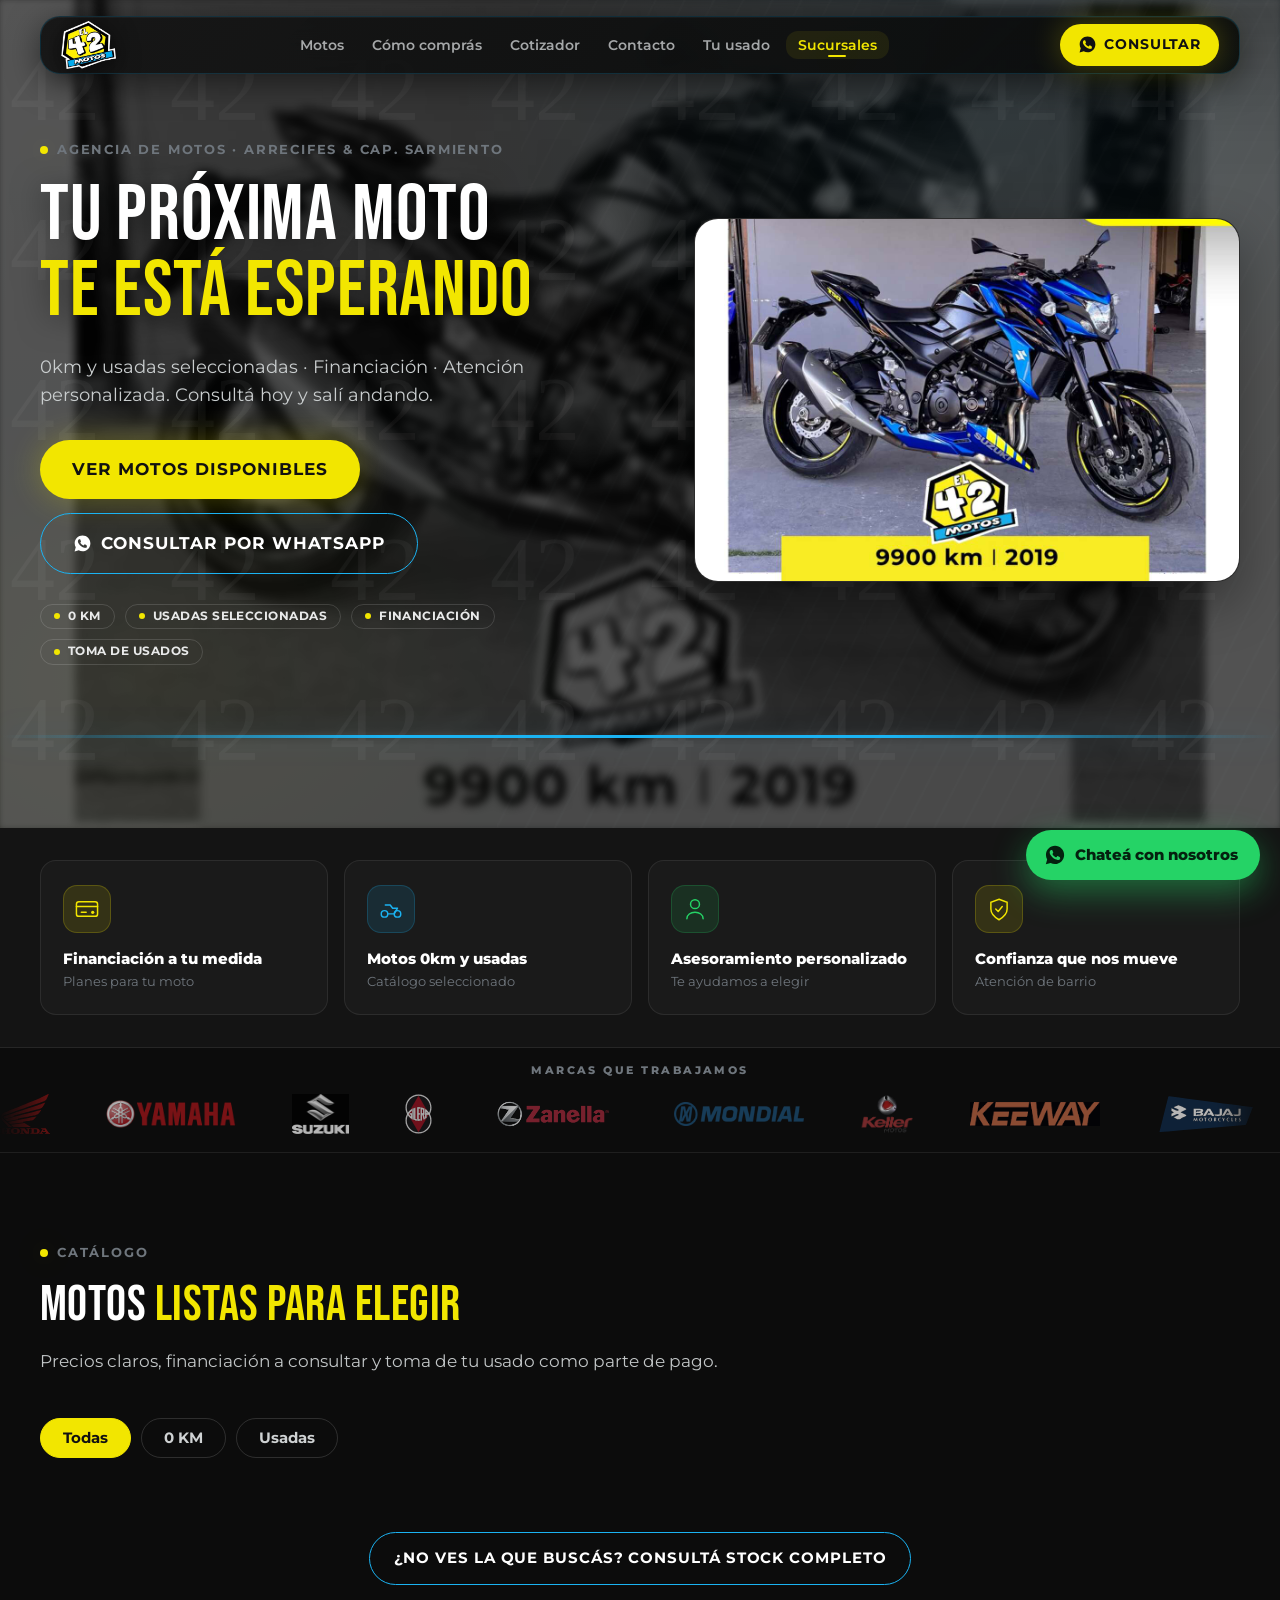
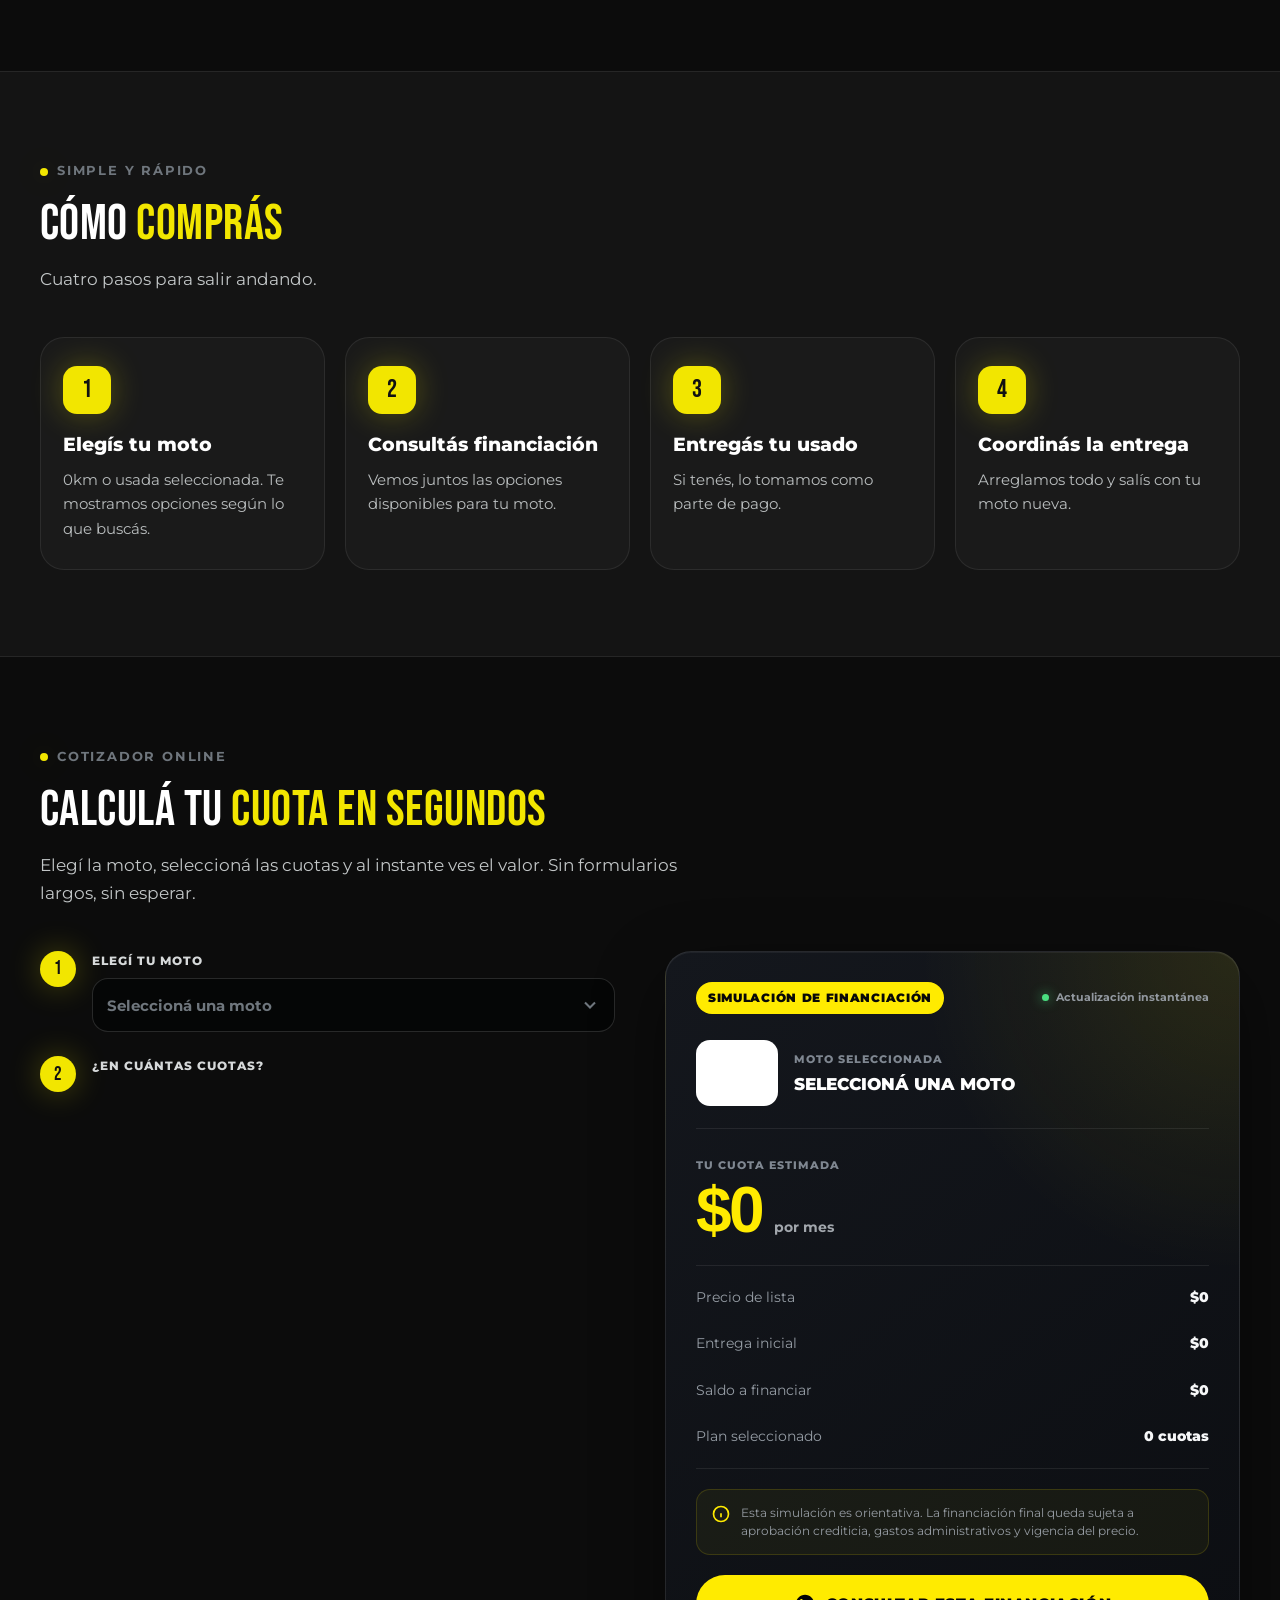
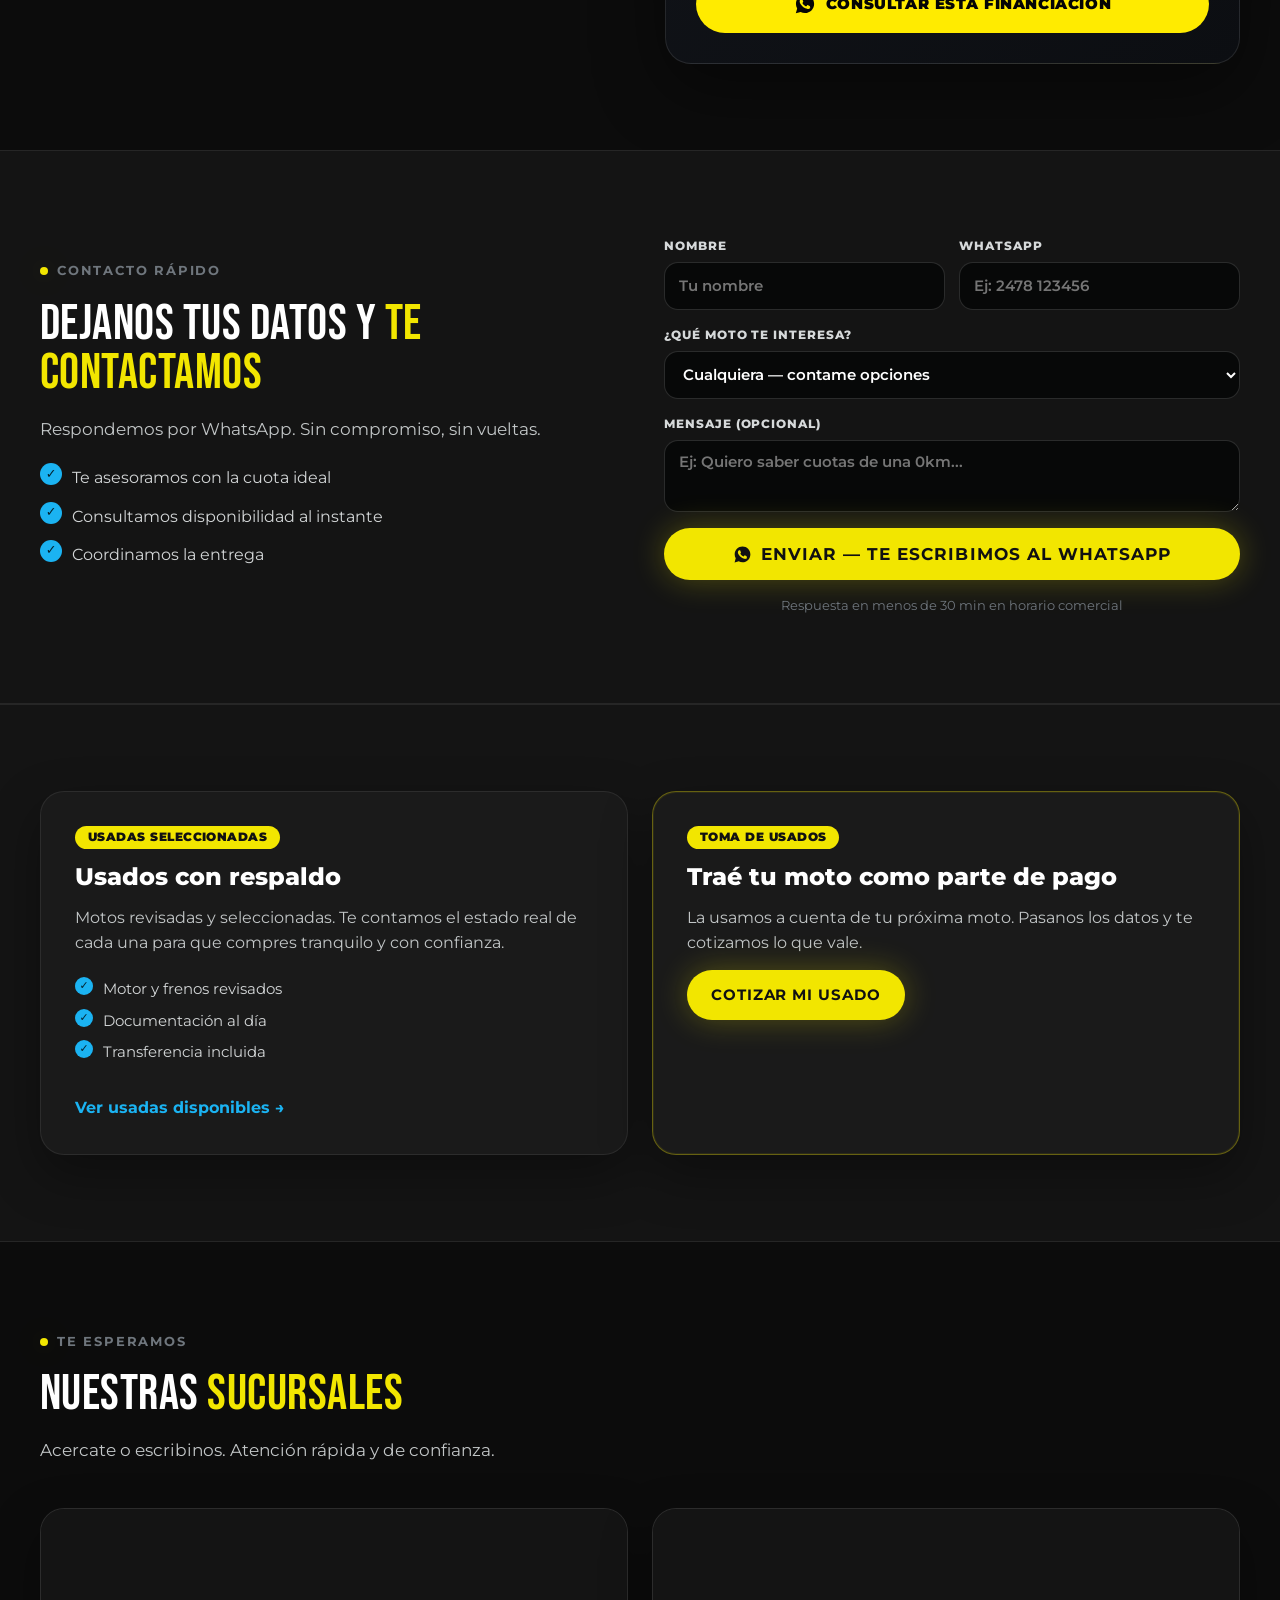
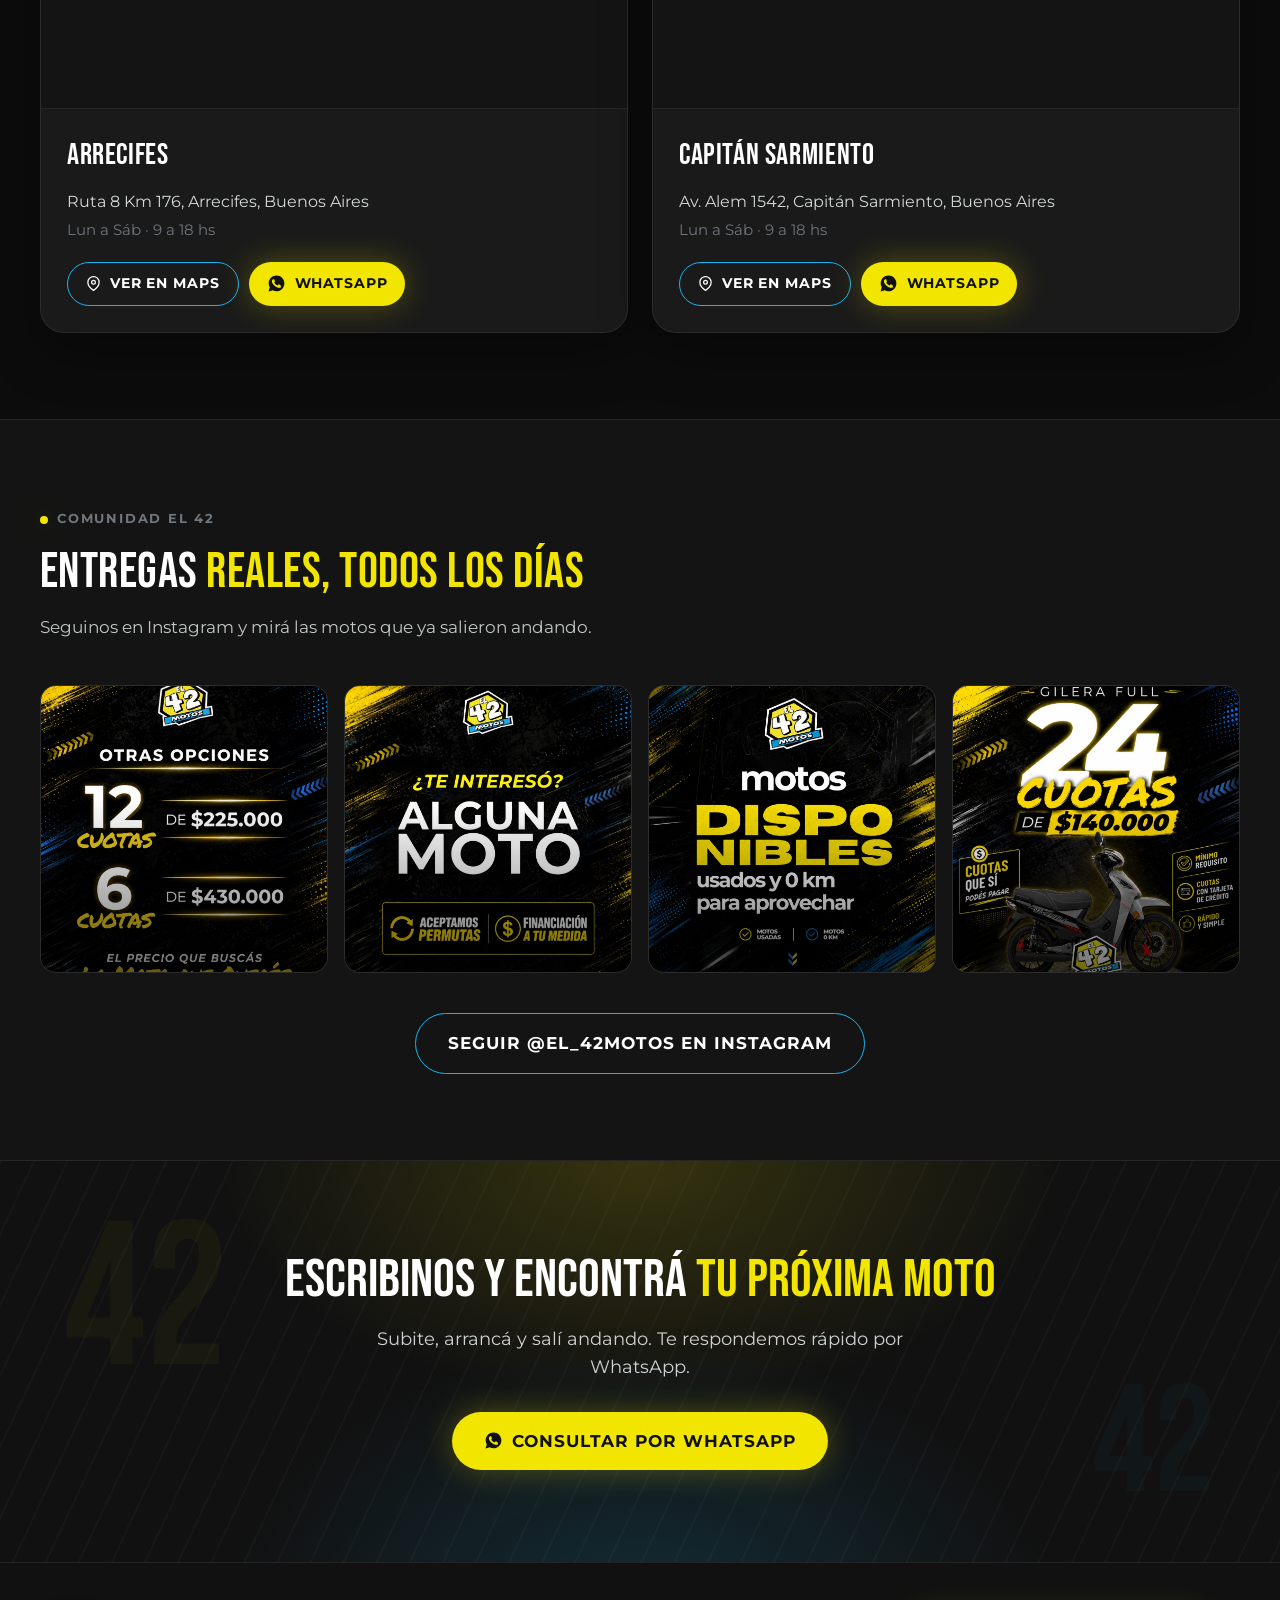
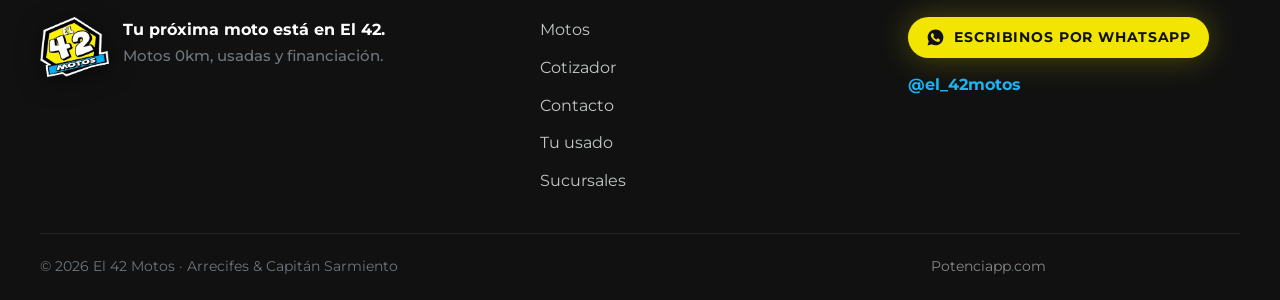
==== index.html @ b8a91988 "feat: WhatsApp interactivo flotante con chat, nombre personalizado y teaser proactivo" ====
<!doctype html>
<html lang="es-AR">
  <head>
    <meta charset="UTF-8" />
    <meta name="viewport" content="width=device-width, initial-scale=1.0" />
    <title>
      El 42 Motos — Tu próxima moto está en El 42 | 0km, usadas y financiación
    </title>
    <meta
      name="description"
      content="Agencia de motos en Arrecifes y Capitán Sarmiento. Motos 0km, usadas seleccionadas, financiación y toma de usados. Consultá hoy por WhatsApp y salí más cerca de tu moto."
    />
    <meta name="theme-color" content="#111111" />
    <!-- Proyecto independiente — dominio el42motos.com.ar -->
    <link rel="canonical" href="https://el42motos.com.ar/" />

    <!-- Open Graph / redes -->
    <meta property="og:type" content="website" />
    <meta property="og:site_name" content="El 42 Motos" />
    <meta
      property="og:title"
      content="El 42 Motos — Tu próxima moto está en El 42"
    />
    <meta
      property="og:description"
      content="Motos 0km, usadas seleccionadas, financiación y toma de usados. Consultá hoy por WhatsApp."
    />
    <meta property="og:locale" content="es_AR" />
    <meta property="og:url" content="https://el42motos.com.ar/" />
    <meta
      property="og:image"
      content="https://el42motos.com.ar/img/og-image.jpg"
    />
    <meta property="og:image:width" content="1200" />
    <meta property="og:image:height" content="630" />
    <meta
      property="og:image:alt"
      content="El 42 Motos — motos 0km, usadas y financiación"
    />
    <meta name="twitter:card" content="summary_large_image" />
    <meta
      name="twitter:title"
      content="El 42 Motos — Tu próxima moto está en El 42"
    />
    <meta
      name="twitter:description"
      content="Motos 0km, usadas seleccionadas, financiación y toma de usados."
    />
    <meta
      name="twitter:image"
      content="https://el42motos.com.ar/img/og-image.jpg"
    />

    <!-- Fuentes de marca -->
    <link rel="preconnect" href="https://fonts.googleapis.com" />
    <link rel="preconnect" href="https://fonts.gstatic.com" crossorigin />
    <link
      href="https://fonts.googleapis.com/css2?family=Bebas+Neue&family=Montserrat:wght@400;500;600;700;800&display=swap"
      rel="stylesheet"
    />

    <link rel="icon" type="image/png" href="img/favicon-180.png" />
    <link rel="apple-touch-icon" href="img/favicon-180.png" />

    <link rel="stylesheet" href="css/styles.css" />

    <!-- ============================================================
       DATOS ESTRUCTURADOS (SEO local)
       Validar con Google Rich Results Test.
  ============================================================ -->
    <script type="application/ld+json">
      {
        "@context": "https://schema.org",
        "@graph": [
          {
            "@type": "Organization",
            "@id": "#org",
            "name": "El 42 Motos",
            "url": "https://el42motos.com.ar/",
            "logo": "https://el42motos.com.ar/img/og-image.jpg",
            "sameAs": ["https://www.instagram.com/el_42motos/"]
          },
          {
            "@type": "MotorcycleDealer",
            "@id": "#arrecifes",
            "name": "El 42 Motos — Arrecifes",
            "parentOrganization": { "@id": "#org" },
            "image": "https://el42motos.com.ar/img/og-image.jpg",
            "telephone": "+542478461332",
            "priceRange": "$$",
            "address": {
              "@type": "PostalAddress",
              "streetAddress": "Ruta 8 Km 176",
              "addressLocality": "Arrecifes",
              "addressRegion": "Buenos Aires",
              "postalCode": "2740",
              "addressCountry": "AR"
            },
            "geo": {
              "@type": "GeoCoordinates",
              "latitude": -34.0633,
              "longitude": -60.1036
            },
            "openingHoursSpecification": [
              {
                "@type": "OpeningHoursSpecification",
                "dayOfWeek": [
                  "Monday",
                  "Tuesday",
                  "Wednesday",
                  "Thursday",
                  "Friday",
                  "Saturday"
                ],
                "opens": "09:00",
                "closes": "18:00"
              }
            ]
          },
          {
            "@type": "MotorcycleDealer",
            "@id": "#capitansarmiento",
            "name": "El 42 Motos — Capitán Sarmiento",
            "parentOrganization": { "@id": "#org" },
            "image": "https://el42motos.com.ar/img/og-image.jpg",
            "telephone": "+542478403332",
            "priceRange": "$$",
            "address": {
              "@type": "PostalAddress",
              "streetAddress": "Av. Alem 1542",
              "addressLocality": "Capitán Sarmiento",
              "addressRegion": "Buenos Aires",
              "postalCode": "2752",
              "addressCountry": "AR"
            },
            "geo": {
              "@type": "GeoCoordinates",
              "latitude": -34.1722,
              "longitude": -59.7903
            },
            "openingHoursSpecification": [
              {
                "@type": "OpeningHoursSpecification",
                "dayOfWeek": [
                  "Monday",
                  "Tuesday",
                  "Wednesday",
                  "Thursday",
                  "Friday",
                  "Saturday"
                ],
                "opens": "09:00",
                "closes": "18:00"
              }
            ]
          }
        ]
      }
    </script>
  </head>
  <body>
    <noscript>
      <div
        style="
          background: #f2e600;
          color: #111111;
          text-align: center;
          padding: 12px 16px;
          font-family: sans-serif;
          font-weight: 700;
        "
      >
        Para ver el catálogo completo activá JavaScript, o escribinos directo
        por
        <a
          href="https://www.instagram.com/el_42motos/"
          style="color: #111111; text-decoration: underline"
          >Instagram @el_42motos</a
        >.
      </div>
    </noscript>

    <!-- ============ HEADER ============ -->
    <header class="site-header" id="header">
      <nav class="nav-container" aria-label="Navegación principal">
        <div class="nav-bar">
          <a href="#inicio" class="brand" aria-label="El 42 Motos — Inicio">
            <img
              src="img/logo.png"
              alt="El 42 Motos"
              class="brand__logo"
              width="804"
              height="697"
            />
          </a>

          <ul class="nav-links" id="navLinks">
            <li><a href="#motos" class="nav-link" data-section="motos">Motos</a></li>
            <li><a href="#como-compras" class="nav-link" data-section="como-compras">Cómo comprás</a></li>
            <li><a href="#cotizador" class="nav-link" data-section="cotizador">Cotizador</a></li>
            <li><a href="#contacto" class="nav-link" data-section="contacto">Contacto</a></li>
            <li><a href="#usados" class="nav-link" data-section="usados">Tu usado</a></li>
            <li><a href="#ubicaciones" class="nav-link" data-section="ubicaciones">Sucursales</a></li>
          </ul>

          <div class="nav-actions">
            <a
              href="#"
              class="btn btn--primary btn--sm nav-wa js-wa"
              data-wa-msg="¡Hola El 42! Quiero consultar por una moto. ¿Me asesoran?"
            >
              <svg class="ico-wa" viewBox="0 0 24 24" aria-hidden="true">
                <path
                  d="M12.04 2C6.58 2 2.13 6.45 2.13 11.91c0 1.75.46 3.45 1.32 4.95L2 22l5.25-1.38c1.45.79 3.08 1.21 4.79 1.21 5.46 0 9.91-4.45 9.91-9.91C21.95 6.45 17.5 2 12.04 2zm5.8 14.06c-.24.68-1.2 1.26-1.97 1.42-.52.11-1.2.2-3.5-.75-2.94-1.22-4.83-4.2-4.98-4.39-.14-.2-1.19-1.58-1.19-3.01 0-1.43.75-2.13 1.02-2.42.24-.27.64-.39.99-.39.12 0 .23 0 .33.01.29.01.43.03.62.48.24.56.81 1.96.88 2.1.07.14.12.31.02.51-.09.2-.14.31-.27.48-.14.16-.29.36-.41.49-.14.14-.28.29-.12.57.16.27.71 1.17 1.53 1.9 1.05.94 1.94 1.23 2.21 1.37.27.14.43.12.59-.07.16-.2.68-.79.86-1.06.18-.27.36-.23.61-.14.25.09 1.61.76 1.88.9.27.14.46.2.52.31.07.11.07.62-.17 1.29z"
                  fill="currentColor"
                />
              </svg>
              <span class="nav-wa__text">Consultar</span>
            </a>

            <button
              class="nav-hamburger"
              id="navToggle"
              aria-label="Abrir menú"
              aria-expanded="false"
              aria-controls="navMobile"
            >
              <span></span><span></span><span></span>
            </button>
          </div>
        </div>

        <div class="nav-mobile" id="navMobile">
          <div class="nav-mobile__inner">
            <a href="#motos" class="nav-mobile__link" data-section="motos">
              <span>Motos</span>
              <svg width="16" height="16" viewBox="0 0 24 24" fill="none" stroke="currentColor" stroke-width="2.5" stroke-linecap="round" stroke-linejoin="round"><path d="M9 18l6-6-6-6"/></svg>
            </a>
            <a href="#como-compras" class="nav-mobile__link" data-section="como-compras">
              <span>Cómo comprás</span>
              <svg width="16" height="16" viewBox="0 0 24 24" fill="none" stroke="currentColor" stroke-width="2.5" stroke-linecap="round" stroke-linejoin="round"><path d="M9 18l6-6-6-6"/></svg>
            </a>
            <a href="#cotizador" class="nav-mobile__link" data-section="cotizador">
              <span>Cotizador</span>
              <svg width="16" height="16" viewBox="0 0 24 24" fill="none" stroke="currentColor" stroke-width="2.5" stroke-linecap="round" stroke-linejoin="round"><path d="M9 18l6-6-6-6"/></svg>
            </a>
            <a href="#contacto" class="nav-mobile__link" data-section="contacto">
              <span>Contacto</span>
              <svg width="16" height="16" viewBox="0 0 24 24" fill="none" stroke="currentColor" stroke-width="2.5" stroke-linecap="round" stroke-linejoin="round"><path d="M9 18l6-6-6-6"/></svg>
            </a>
            <a href="#usados" class="nav-mobile__link" data-section="usados">
              <span>Tu usado</span>
              <svg width="16" height="16" viewBox="0 0 24 24" fill="none" stroke="currentColor" stroke-width="2.5" stroke-linecap="round" stroke-linejoin="round"><path d="M9 18l6-6-6-6"/></svg>
            </a>
            <a href="#ubicaciones" class="nav-mobile__link" data-section="ubicaciones">
              <span>Sucursales</span>
              <svg width="16" height="16" viewBox="0 0 24 24" fill="none" stroke="currentColor" stroke-width="2.5" stroke-linecap="round" stroke-linejoin="round"><path d="M9 18l6-6-6-6"/></svg>
            </a>
            <div class="nav-mobile__cta">
              <a
                href="#"
                class="btn btn--primary nav-mobile__wa js-wa"
                data-wa-msg="¡Hola El 42! Quiero consultar por una moto. ¿Me asesoran?"
              >
                <svg class="ico-wa" viewBox="0 0 24 24" aria-hidden="true">
                  <path
                    d="M12.04 2C6.58 2 2.13 6.45 2.13 11.91c0 1.75.46 3.45 1.32 4.95L2 22l5.25-1.38c1.45.79 3.08 1.21 4.79 1.21 5.46 0 9.91-4.45 9.91-9.91C21.95 6.45 17.5 2 12.04 2zm5.8 14.06c-.24.68-1.2 1.26-1.97 1.42-.52.11-1.2.2-3.5-.75-2.94-1.22-4.83-4.2-4.98-4.39-.14-.2-1.19-1.58-1.19-3.01 0-1.43.75-2.13 1.02-2.42.24-.27.64-.39.99-.39.12 0 .23 0 .33.01.29.01.43.03.62.48.24.56.81 1.96.88 2.1.07.14.12.31.02.51-.09.2-.14.31-.27.48-.14.16-.29.36-.41.49-.14.14-.28.29-.12.57.16.27.71 1.17 1.53 1.9 1.05.94 1.94 1.23 2.21 1.37.27.14.43.12.59-.07.16-.2.68-.79.86-1.06.18-.27.36-.23.61-.14.25.09 1.61.76 1.88.9.27.14.46.2.52.31.07.11.07.62-.17 1.29z"
                    fill="currentColor"
                  />
                </svg>
                Consultar por WhatsApp
              </a>
            </div>
          </div>
        </div>
      </nav>
    </header>

    <main id="inicio">
      <!-- ============ HERO ============ -->
      <section class="hero" id="hero">
        <div class="hero__bg" aria-hidden="true">
          <video
            class="hero__video"
            autoplay
            muted
            loop
            playsinline
            preload="none"
            poster="img/hero.jpg"
          >
            <source
              src="https://cdn.pixabay.com/video/2023/09/18/180451-865930449_large.mp4"
              type="video/mp4"
            />
          </video>
        </div>
        <div class="container hero__inner">
          <div class="hero__copy">
            <p class="eyebrow">
              <span class="dot"></span> Agencia de motos · Arrecifes & Cap.
              Sarmiento
            </p>
            <h1 class="hero__title">
              Tu próxima moto<br /><span class="hl">te está esperando</span>
            </h1>
            <p class="hero__sub">
              0km y usadas seleccionadas · Financiación · Atención
              personalizada. Consultá hoy y salí andando.
            </p>

            <div class="hero__cta">
              <a href="#motos" class="btn btn--primary btn--lg"
                >Ver motos disponibles</a
              >
              <a
                href="#"
                class="btn btn--ghost btn--lg js-wa"
                data-wa-msg="¡Hola El 42! Quiero que me asesoren para comprar una moto."
              >
                <svg class="ico-wa" viewBox="0 0 24 24" aria-hidden="true">
                  <path
                    d="M12.04 2C6.58 2 2.13 6.45 2.13 11.91c0 1.75.46 3.45 1.32 4.95L2 22l5.25-1.38c1.45.79 3.08 1.21 4.79 1.21 5.46 0 9.91-4.45 9.91-9.91C21.95 6.45 17.5 2 12.04 2zm5.8 14.06c-.24.68-1.2 1.26-1.97 1.42-.52.11-1.2.2-3.5-.75-2.94-1.22-4.83-4.2-4.98-4.39-.14-.2-1.19-1.58-1.19-3.01 0-1.43.75-2.13 1.02-2.42.24-.27.64-.39.99-.39.12 0 .23 0 .33.01.29.01.43.03.62.48.24.56.81 1.96.88 2.1.07.14.12.31.02.51-.09.2-.14.31-.27.48-.14.16-.29.36-.41.49-.14.14-.28.29-.12.57.16.27.71 1.17 1.53 1.9 1.05.94 1.94 1.23 2.21 1.37.27.14.43.12.59-.07.16-.2.68-.79.86-1.06.18-.27.36-.23.61-.14.25.09 1.61.76 1.88.9.27.14.46.2.52.31.07.11.07.62-.17 1.29z"
                    fill="currentColor"
                  />
                </svg>
                Consultar por WhatsApp
              </a>
            </div>

            <ul class="hero__badges" aria-label="Beneficios">
              <li class="chip">0 KM</li>
              <li class="chip">Usadas seleccionadas</li>
              <li class="chip">Financiación</li>
              <li class="chip">Toma de usados</li>
            </ul>
          </div>

          <div class="hero__media">
            <div class="hero__glow" aria-hidden="true"></div>
            <div
              class="hero__carousel"
              id="heroCarousel"
              aria-label="Galería de motos destacadas"
            >
              <div
                class="hero__slide is-active"
                style="background-image: url(&quot;img/hero.jpg&quot;)"
              ></div>
            </div>
          </div>
        </div>

        <!-- separador celeste -->
        <div class="divider divider--blue" aria-hidden="true"></div>
      </section>

      <!-- ============ TRUST CARDS ============ -->
      <section class="trust" aria-label="Por qué elegirnos">
        <div class="container">
          <div class="trust__grid">
            <div class="trust-card trust-card--finance">
              <div class="trust-card__icon" aria-hidden="true">
                <svg viewBox="0 0 32 32" fill="none">
                  <rect
                    x="3"
                    y="7"
                    width="26"
                    height="18"
                    rx="3"
                    stroke="currentColor"
                    stroke-width="1.8"
                  />
                  <path
                    d="M3 13h26M9 20h6"
                    stroke="currentColor"
                    stroke-width="1.8"
                    stroke-linecap="round"
                  />
                  <circle cx="23" cy="20" r="2" fill="currentColor" />
                </svg>
              </div>
              <div class="trust-card__body">
                <h3 class="trust-card__title">Financiación a tu medida</h3>
                <p class="trust-card__text">Planes para tu moto</p>
              </div>
            </div>
            <div class="trust-card trust-card--catalog">
              <div class="trust-card__icon" aria-hidden="true">
                <svg viewBox="0 0 32 32" fill="none">
                  <circle
                    cx="8"
                    cy="22"
                    r="4"
                    stroke="currentColor"
                    stroke-width="1.8"
                  />
                  <circle
                    cx="24"
                    cy="22"
                    r="4"
                    stroke="currentColor"
                    stroke-width="1.8"
                  />
                  <path
                    d="M12 22h8l4-7h-6l-3-4H9"
                    stroke="currentColor"
                    stroke-width="1.8"
                    stroke-linecap="round"
                    stroke-linejoin="round"
                  />
                </svg>
              </div>
              <div class="trust-card__body">
                <h3 class="trust-card__title">Motos 0km y usadas</h3>
                <p class="trust-card__text">Catálogo seleccionado</p>
              </div>
            </div>
            <div class="trust-card trust-card--advice">
              <div class="trust-card__icon" aria-hidden="true">
                <svg viewBox="0 0 32 32" fill="none">
                  <circle
                    cx="16"
                    cy="10"
                    r="5.5"
                    stroke="currentColor"
                    stroke-width="1.8"
                  />
                  <path
                    d="M6 28c0-5 4.5-8 10-8s10 3 10 8"
                    stroke="currentColor"
                    stroke-width="1.8"
                    stroke-linecap="round"
                  />
                </svg>
              </div>
              <div class="trust-card__body">
                <h3 class="trust-card__title">Asesoramiento personalizado</h3>
                <p class="trust-card__text">Te ayudamos a elegir</p>
              </div>
            </div>
            <div class="trust-card trust-card--trust">
              <div class="trust-card__icon" aria-hidden="true">
                <svg viewBox="0 0 32 32" fill="none">
                  <path
                    d="M16 4l10 3.77V16c0 6.27-4.37 10-10 13.23C10.37 26 6 22.27 6 16V7.77L16 4z"
                    stroke="currentColor"
                    stroke-width="1.8"
                  />
                  <path
                    d="M12 16l3 3 5-6"
                    stroke="currentColor"
                    stroke-width="1.8"
                    stroke-linecap="round"
                    stroke-linejoin="round"
                  />
                </svg>
              </div>
              <div class="trust-card__body">
                <h3 class="trust-card__title">Confianza que nos mueve</h3>
                <p class="trust-card__text">Atención de barrio</p>
              </div>
            </div>
          </div>
        </div>
      </section>

      <!-- ============ MARCAS MARQUEE ============ -->
      <section class="brands" aria-label="Marcas que trabajamos">
        <p class="brands__head">Marcas que trabajamos</p>
        <div class="brands__inner">
          <div class="brands__track" id="brandsTrack">
            <img class="brand-img" src="img/brands/honda.svg" alt="Honda" />
            <img class="brand-img" src="img/brands/yamaha.svg" alt="Yamaha" />
            <img class="brand-img" src="img/brands/suzuki.png" alt="Suzuki" />
            <img class="brand-img" src="img/brands/gilera.svg" alt="Gilera" />
            <img class="brand-img" src="img/brands/zanella.png" alt="Zanella" />
            <img class="brand-img" src="img/brands/mondial.png" alt="Mondial" />
            <img class="brand-img" src="img/brands/keller.png" alt="Keller" />
            <img class="brand-img" src="img/brands/keeway.png" alt="Keeway" />
            <img class="brand-img" src="img/brands/bajaj.svg" alt="Bajaj" />
            <img class="brand-img" src="img/brands/tvs.png" alt="TVS" />
            <!-- dup for seamless loop -->
            <img class="brand-img" src="img/brands/honda.svg" alt="Honda" />
            <img class="brand-img" src="img/brands/yamaha.svg" alt="Yamaha" />
            <img class="brand-img" src="img/brands/suzuki.png" alt="Suzuki" />
            <img class="brand-img" src="img/brands/gilera.svg" alt="Gilera" />
            <img class="brand-img" src="img/brands/zanella.png" alt="Zanella" />
            <img class="brand-img" src="img/brands/mondial.png" alt="Mondial" />
            <img class="brand-img" src="img/brands/keller.png" alt="Keller" />
            <img class="brand-img" src="img/brands/keeway.png" alt="Keeway" />
            <img class="brand-img" src="img/brands/bajaj.svg" alt="Bajaj" />
            <img class="brand-img" src="img/brands/tvs.png" alt="TVS" />
          </div>
        </div>
      </section>

      <!-- ============ MOTOS DESTACADAS ============ -->
      <section class="section" id="motos">
        <div class="container">
          <header class="section__head">
            <p class="eyebrow"><span class="dot"></span> Catálogo</p>
            <h2 class="section__title">
              Motos <span class="hl">listas para elegir</span>
            </h2>
            <p class="section__lead">
              Precios claros, financiación a consultar y toma de tu usado como
              parte de pago.
            </p>
          </header>

          <div
            class="filters"
            role="group"
            aria-label="Filtrar motos por condición"
          >
            <button
              class="filter is-active"
              data-filter="all"
              aria-pressed="true"
            >
              Todas
            </button>
            <button class="filter" data-filter="0km" aria-pressed="false">
              0 KM
            </button>
            <button class="filter" data-filter="usada" aria-pressed="false">
              Usadas
            </button>
          </div>

          <!-- Las cards se generan dinámicamente desde Supabase vía js/main.js -->
          <div class="grid" id="motoGrid"></div>

          <div class="section__foot">
            <a
              href="#"
              class="btn btn--ghost js-wa"
              data-wa-msg="¡Hola El 42! Quiero ver el listado completo de motos disponibles."
            >
              ¿No ves la que buscás? Consultá stock completo
            </a>
          </div>
        </div>
      </section>

      <!-- ============ CÓMO COMPRÁS ============ -->
      <section class="section section--alt" id="como-compras">
        <div class="container">
          <header class="section__head">
            <p class="eyebrow"><span class="dot"></span> Simple y rápido</p>
            <h2 class="section__title">Cómo <span class="hl">comprás</span></h2>
            <p class="section__lead">Cuatro pasos para salir andando.</p>
          </header>

          <ol class="steps">
            <li class="step">
              <span class="step__num">1</span>
              <h3 class="step__title">Elegís tu moto</h3>
              <p class="step__text">
                0km o usada seleccionada. Te mostramos opciones según lo que
                buscás.
              </p>
            </li>
            <li class="step">
              <span class="step__num">2</span>
              <h3 class="step__title">Consultás financiación</h3>
              <p class="step__text">
                Vemos juntos las opciones disponibles para tu moto.
              </p>
            </li>
            <li class="step">
              <span class="step__num">3</span>
              <h3 class="step__title">Entregás tu usado</h3>
              <p class="step__text">Si tenés, lo tomamos como parte de pago.</p>
            </li>
            <li class="step">
              <span class="step__num">4</span>
              <h3 class="step__title">Coordinás la entrega</h3>
              <p class="step__text">
                Arreglamos todo y salís con tu moto nueva.
              </p>
            </li>
          </ol>
        </div>
      </section>

      <!-- ============ COTIZADOR ONLINE V3 ============ -->
      <section class="section" id="cotizador">
        <div class="container">
          <header class="section__head">
            <p class="eyebrow"><span class="dot"></span> Cotizador online</p>
            <h2 class="section__title">
              Calculá tu <span class="hl">cuota en segundos</span>
            </h2>
            <p class="section__lead">
              Elegí la moto, seleccioná las cuotas y al instante ves el valor.
              Sin formularios largos, sin esperar.
            </p>
          </header>

          <div class="cotizador-wrap">
            <!-- LEFT: Interactive Simulator -->
            <div class="cotizador-sim">
              <div class="cs-step">
                <span class="cs-step__num">1</span>
                <div class="cs-step__body">
                  <span class="cs-step__label">Elegí tu moto</span>
                  <div class="cs-select" id="csMotoSelect">
                    <button class="cs-trigger" id="csTrigger" type="button">
                      <span class="cs-trigger__placeholder"
                        >Seleccioná una moto</span
                      >
                      <svg
                        class="cs-arrow"
                        viewBox="0 0 24 24"
                        width="20"
                        height="20"
                        fill="none"
                        stroke="currentColor"
                        stroke-width="2.5"
                      >
                        <path d="M6 9l6 6 6-6" />
                      </svg>
                    </button>
                    <div class="cs-dropdown" id="csDropdown"></div>
                  </div>
                </div>
              </div>

              <div class="cs-step">
                <span class="cs-step__num">2</span>
                <div class="cs-step__body">
                  <span class="cs-step__label">¿En cuántas cuotas?</span>
                  <div class="plan-selector" id="planSelector"></div>
                </div>
              </div>

              <div class="cs-step cs-step--result" id="csResult">
                <span class="cs-step__num">3</span>
                <div class="cs-step__body">
                  <div class="cs-result-grid">
                    <div>
                      <span class="cs-result__label">Cuota por mes</span>
                      <strong class="cs-result__value" id="csInstallment"
                        >$0</strong
                      >
                    </div>
                    <div>
                      <span class="cs-result__label">Precio de lista</span>
                      <strong class="cs-result__price" id="csPrice">$0</strong>
                    </div>
                    <div>
                      <span class="cs-result__label">Entrega inicial</span>
                      <strong class="cs-result__down" id="csDown">$0</strong>
                    </div>
                  </div>
                  <a
                    href="#"
                    id="csWhatsAppBtn"
                    class="btn btn--primary btn--lg cs-wa-btn"
                    target="_blank"
                    rel="noopener"
                  >
                    <svg class="ico-wa" viewBox="0 0 24 24" aria-hidden="true">
                      <path
                        d="M12.04 2C6.58 2 2.13 6.45 2.13 11.91c0 1.75.46 3.45 1.32 4.95L2 22l5.25-1.38c1.45.79 3.08 1.21 4.79 1.21 5.46 0 9.91-4.45 9.91-9.91C21.95 6.45 17.5 2 12.04 2zm5.8 14.06c-.24.68-1.2 1.26-1.97 1.42-.52.11-1.2.2-3.5-.75-2.94-1.22-4.83-4.2-4.98-4.39-.14-.2-1.19-1.58-1.19-3.01 0-1.43.75-2.13 1.02-2.42.24-.27.64-.39.99-.39.12 0 .23 0 .33.01.29.01.43.03.62.48.24.56.81 1.96.88 2.1.07.14.12.31.02.51-.09.2-.14.31-.27.48-.14.16-.29.36-.41.49-.14.14-.28.29-.12.57.16.27.71 1.17 1.53 1.9 1.05.94 1.94 1.23 2.21 1.37.27.14.43.12.59-.07.16-.2.68-.79.86-1.06.18-.27.36-.23.61-.14.25.09 1.61.76 1.88.9.27.14.46.2.52.31.07.11.07.62-.17 1.29z"
                        fill="currentColor"
                      />
                    </svg>
                    Consultar esta simulación
                  </a>
                  <small
                    style="
                      display: block;
                      margin-top: 8px;
                      color: #90989a;
                      font-size: 0.76rem;
                      line-height: 1.4;
                    "
                    id="csDisclaimer"
                  ></small>
                </div>
              </div>
            </div>

            <!-- RIGHT: Resumen de financiación -->
            <aside
              class="finance-summary"
              aria-label="Resumen de la financiación"
            >
              <div class="finance-summary__top">
                <span class="finance-summary__badge">
                  Simulación de financiación
                </span>

                <span class="finance-summary__status">
                  <span class="finance-summary__status-dot"></span>
                  Actualización instantánea
                </span>
              </div>

              <div class="finance-summary__moto">
                <div class="finance-summary__image-wrap">
                  <img
                    src=""
                    alt=""
                    id="summaryMotoImage"
                    class="finance-summary__image"
                  />
                </div>

                <div>
                  <span class="finance-summary__small">Moto seleccionada</span>
                  <h3 id="summaryMotoName" class="finance-summary__name">
                    Seleccioná una moto
                  </h3>
                </div>
              </div>

              <div class="finance-summary__installment">
                <span class="finance-summary__small">Tu cuota estimada</span>

                <strong id="summaryInstallment" class="finance-summary__amount">
                  $0
                </strong>

                <span class="finance-summary__per-month"> por mes </span>
              </div>

              <div class="finance-summary__details">
                <div class="finance-summary__row">
                  <span>Precio de lista</span>
                  <strong id="summaryPrice">$0</strong>
                </div>

                <div class="finance-summary__row">
                  <span>Entrega inicial</span>
                  <strong id="summaryDown">$0</strong>
                </div>

                <div class="finance-summary__row">
                  <span>Saldo a financiar</span>
                  <strong id="summaryFinanced">$0</strong>
                </div>

                <div class="finance-summary__row">
                  <span>Plan seleccionado</span>
                  <strong>
                    <span id="summaryInstallments">0</span> cuotas
                  </strong>
                </div>
              </div>

              <div class="finance-summary__notice">
                <svg
                  viewBox="0 0 24 24"
                  width="20"
                  height="20"
                  fill="none"
                  stroke="currentColor"
                  stroke-width="2"
                  aria-hidden="true"
                >
                  <circle cx="12" cy="12" r="9"></circle>
                  <path d="M12 11v5"></path>
                  <path d="M12 8h.01"></path>
                </svg>

                <p>
                  Esta simulación es orientativa. La financiación final queda
                  sujeta a aprobación crediticia, gastos administrativos y
                  vigencia del precio.
                </p>
              </div>

              <a
                href="#"
                id="summaryWhatsAppBtn"
                class="finance-summary__cta"
                target="_blank"
                rel="noopener"
              >
                <svg viewBox="0 0 24 24" aria-hidden="true">
                  <path
                    fill="currentColor"
                    d="M12.04 2C6.58 2 2.13 6.45 2.13 11.91c0 1.75.46 3.45 1.32 4.95L2 22l5.25-1.38c1.45.79 3.08 1.21 4.79 1.21 5.46 0 9.91-4.45 9.91-9.91C21.95 6.45 17.5 2 12.04 2zm5.8 14.06c-.24.68-1.2 1.26-1.97 1.42-.52.11-1.2.2-3.5-.75-2.94-1.22-4.83-4.2-4.98-4.39-.14-.2-1.19-1.58-1.19-3.01 0-1.43.75-2.13 1.02-2.42.24-.27.64-.39.99-.39.12 0 .23 0 .33.01.29.01.43.03.62.48.24.56.81 1.96.88 2.1.07.14.12.31.02.51-.09.2-.14.31-.27.48-.14.16-.29.36-.41.49-.14.14-.28.29-.12.57.16.27.71 1.17 1.53 1.9 1.05.94 1.94 1.23 2.21 1.37.27.14.43.12.59-.07.16-.2.68-.79.86-1.06.18-.27.36-.23.61-.14.25.09 1.61.76 1.88.9.27.14.46.2.52.31.07.11.07.62-.17 1.29z"
                  />
                </svg>

                Consultar esta financiación
              </a>
            </aside>
          </div>
        </div>
      </section>

      <!-- ============ FORMULARIO DE CONTACTO ============ -->
      <section class="section section--alt" id="contacto">
        <div class="container">
          <div class="lead-wrap">
            <div class="lead-copy">
              <p class="eyebrow"><span class="dot"></span> Contacto rápido</p>
              <h2 class="section__title">
                Dejanos tus datos y <span class="hl">te contactamos</span>
              </h2>
              <p class="section__lead">
                Respondemos por WhatsApp. Sin compromiso, sin vueltas.
              </p>
              <ul class="ticklist">
                <li>Te asesoramos con la cuota ideal</li>
                <li>Consultamos disponibilidad al instante</li>
                <li>Coordinamos la entrega</li>
              </ul>
            </div>

            <form class="lead-form" id="leadForm">
              <div class="lead-form__grid">
                <label class="lead-field">
                  <span>Nombre</span>
                  <input
                    type="text"
                    id="leadName"
                    required
                    placeholder="Tu nombre"
                    autocomplete="name"
                  />
                </label>
                <label class="lead-field">
                  <span>WhatsApp</span>
                  <input
                    type="tel"
                    id="leadPhone"
                    required
                    placeholder="Ej: 2478 123456"
                    autocomplete="tel"
                  />
                </label>
              </div>
              <label class="lead-field">
                <span>¿Qué moto te interesa?</span>
                <select id="leadMoto">
                  <option value="">Cualquiera — contame opciones</option>
                </select>
              </label>
              <label class="lead-field">
                <span> Mensaje (opcional)</span>
                <textarea
                  id="leadMessage"
                  rows="2"
                  placeholder="Ej: Quiero saber cuotas de una 0km..."
                ></textarea>
              </label>
              <button
                type="submit"
                class="btn btn--primary btn--lg lead-form__btn"
                id="leadSubmitBtn"
              >
                <svg class="ico-wa" viewBox="0 0 24 24" aria-hidden="true">
                  <path
                    d="M12.04 2C6.58 2 2.13 6.45 2.13 11.91c0 1.75.46 3.45 1.32 4.95L2 22l5.25-1.38c1.45.79 3.08 1.21 4.79 1.21 5.46 0 9.91-4.45 9.91-9.91C21.95 6.45 17.5 2 12.04 2zm5.8 14.06c-.24.68-1.2 1.26-1.97 1.42-.52.11-1.2.2-3.5-.75-2.94-1.22-4.83-4.2-4.98-4.39-.14-.2-1.19-1.58-1.19-3.01 0-1.43.75-2.13 1.02-2.42.24-.27.64-.39.99-.39.12 0 .23 0 .33.01.29.01.43.03.62.48.24.56.81 1.96.88 2.1.07.14.12.31.02.51-.09.2-.14.31-.27.48-.14.16-.29.36-.41.49-.14.14-.28.29-.12.57.16.27.71 1.17 1.53 1.9 1.05.94 1.94 1.23 2.21 1.37.27.14.43.12.59-.07.16-.2.68-.79.86-1.06.18-.27.36-.23.61-.14.25.09 1.61.76 1.88.9.27.14.46.2.52.31.07.11.07.62-.17 1.29z"
                    fill="currentColor"
                  />
                </svg>
                Enviar — te escribimos al WhatsApp
              </button>
              <p class="lead-form__foot">
                Respuesta en menos de 30 min en horario comercial
              </p>

              <div class="lead-form__success" id="leadSuccess">
                <strong>¡Recibido!</strong>
                <p>
                  Te escribimos al WhatsApp en los próximos minutos. Si querés
                  hablar ya mismo, toca acá.
                </p>
                <a
                  href="#"
                  class="btn btn--primary btn--sm js-wa"
                  style="margin-top: 16px"
                  data-wa-msg="¡Hola El 42! Ya completé el formulario en la web y quiero avanzar. ¿Me asesoran?"
                  target="_blank"
                  rel="noopener"
                >
                  Hablar ahora por WhatsApp
                </a>
              </div>
            </form>
          </div>
        </div>
      </section>

      <!-- ============ USADOS + TOMA DE USADOS ============ -->
      <section class="section section--alt" id="usados">
        <div class="container two-cards">
          <article class="feature">
            <span class="chip">Usadas seleccionadas</span>
            <h3 class="feature__title">Usados con respaldo</h3>
            <p class="feature__text">
              Motos revisadas y seleccionadas. Te contamos el estado real de
              cada una para que compres tranquilo y con confianza.
            </p>
            <ul class="ticklist ticklist--compact">
              <li>Motor y frenos revisados</li>
              <li>Documentación al día</li>
              <li>Transferencia incluida</li>
            </ul>
            <a href="#motos" class="link-arrow">Ver usadas disponibles →</a>
          </article>

          <article class="feature feature--accent">
            <span class="chip">Toma de usados</span>
            <h3 class="feature__title">Traé tu moto como parte de pago</h3>
            <p class="feature__text">
              La usamos a cuenta de tu próxima moto. Pasanos los datos y te
              cotizamos lo que vale.
            </p>
            <a
              href="#"
              class="btn btn--primary js-wa"
              data-wa-msg="¡Hola El 42! Quiero entregar mi moto usada como parte de pago. Te paso los datos: marca, modelo, año y km."
            >
              Cotizar mi usado
            </a>
          </article>
        </div>
      </section>

      <!-- ============ UBICACIONES ============ -->
      <section class="section" id="ubicaciones">
        <div class="container">
          <header class="section__head">
            <p class="eyebrow"><span class="dot"></span> Te esperamos</p>
            <h2 class="section__title">
              Nuestras <span class="hl">sucursales</span>
            </h2>
            <p class="section__lead">
              Acercate o escribinos. Atención rápida y de confianza.
            </p>
          </header>

          <div class="two-cards">
            <article class="location">
              <div class="location__map">
                <iframe
                  src="https://maps.google.com/maps?q=Ruta+8+Km+176+Arrecifes+Buenos+Aires&output=embed"
                  loading="lazy"
                  allowfullscreen
                  title="Mapa de Arrecifes"
                  referrerpolicy="no-referrer-when-downgrade"
                >
                </iframe>
              </div>
              <div class="location__body">
                <h3 class="location__city">Arrecifes</h3>
                <p class="location__addr">
                  Ruta 8 Km 176, Arrecifes, Buenos Aires
                </p>
                <p class="location__hours">Lun a Sáb · 9 a 18 hs</p>
                <div class="location__btns">
                  <a
                    href="https://www.google.com/maps/search/?api=1&query=El+42+Motos+Arrecifes"
                    target="_blank"
                    rel="noopener"
                    class="btn btn--ghost btn--sm"
                  >
                    <svg
                      class="ico-maps"
                      viewBox="0 0 24 24"
                      fill="none"
                      stroke="currentColor"
                      stroke-width="2"
                      stroke-linecap="round"
                      stroke-linejoin="round"
                    >
                      <path
                        d="M21 10c0 7-9 13-9 13s-9-6-9-13a9 9 0 0 1 18 0z"
                      />
                      <circle cx="12" cy="10" r="3" />
                    </svg>
                    Ver en Maps
                  </a>
                  <a
                    href="#"
                    class="btn btn--primary btn--sm js-wa"
                    data-wa-msg="¡Hola El 42! Quiero consultar por la sucursal de Arrecifes."
                  >
                    <svg class="ico-wa" viewBox="0 0 24 24" aria-hidden="true">
                      <path
                        d="M12.04 2C6.58 2 2.13 6.45 2.13 11.91c0 1.75.46 3.45 1.32 4.95L2 22l5.25-1.38c1.45.79 3.08 1.21 4.79 1.21 5.46 0 9.91-4.45 9.91-9.91C21.95 6.45 17.5 2 12.04 2zm5.8 14.06c-.24.68-1.2 1.26-1.97 1.42-.52.11-1.2.2-3.5-.75-2.94-1.22-4.83-4.2-4.98-4.39-.14-.2-1.19-1.58-1.19-3.01 0-1.43.75-2.13 1.02-2.42.24-.27.64-.39.99-.39.12 0 .23 0 .33.01.29.01.43.03.62.48.24.56.81 1.96.88 2.1.07.14.12.31.02.51-.09.2-.14.31-.27.48-.14.16-.29.36-.41.49-.14.14-.28.29-.12.57.16.27.71 1.17 1.53 1.9 1.05.94 1.94 1.23 2.21 1.37.27.14.43.12.59-.07.16-.2.68-.79.86-1.06.18-.27.36-.23.61-.14.25.09 1.61.76 1.88.9.27.14.46.2.52.31.07.11.07.62-.17 1.29z"
                        fill="currentColor"
                      />
                    </svg>
                    WhatsApp
                  </a>
                </div>
              </div>
            </article>

            <article class="location">
              <div class="location__map">
                <iframe
                  src="https://maps.google.com/maps?q=Av.+Alem+1542+Capitan+Sarmiento+Buenos+Aires&output=embed"
                  loading="lazy"
                  allowfullscreen
                  title="Mapa de Capitán Sarmiento"
                  referrerpolicy="no-referrer-when-downgrade"
                >
                </iframe>
              </div>
              <div class="location__body">
                <h3 class="location__city">Capitán Sarmiento</h3>
                <p class="location__addr">
                  Av. Alem 1542, Capitán Sarmiento, Buenos Aires
                </p>
                <p class="location__hours">Lun a Sáb · 9 a 18 hs</p>
                <div class="location__btns">
                  <a
                    href="https://www.google.com/maps/search/?api=1&query=El+42+Motos+Capitan+Sarmiento"
                    target="_blank"
                    rel="noopener"
                    class="btn btn--ghost btn--sm"
                  >
                    <svg
                      class="ico-maps"
                      viewBox="0 0 24 24"
                      fill="none"
                      stroke="currentColor"
                      stroke-width="2"
                      stroke-linecap="round"
                      stroke-linejoin="round"
                    >
                      <path
                        d="M21 10c0 7-9 13-9 13s-9-6-9-13a9 9 0 0 1 18 0z"
                      />
                      <circle cx="12" cy="10" r="3" />
                    </svg>
                    Ver en Maps
                  </a>
                  <a
                    href="#"
                    class="btn btn--primary btn--sm js-wa"
                    data-wa-msg="¡Hola El 42! Quiero consultar por la sucursal de Capitán Sarmiento."
                  >
                    <svg class="ico-wa" viewBox="0 0 24 24" aria-hidden="true">
                      <path
                        d="M12.04 2C6.58 2 2.13 6.45 2.13 11.91c0 1.75.46 3.45 1.32 4.95L2 22l5.25-1.38c1.45.79 3.08 1.21 4.79 1.21 5.46 0 9.91-4.45 9.91-9.91C21.95 6.45 17.5 2 12.04 2zm5.8 14.06c-.24.68-1.2 1.26-1.97 1.42-.52.11-1.2.2-3.5-.75-2.94-1.22-4.83-4.2-4.98-4.39-.14-.2-1.19-1.58-1.19-3.01 0-1.43.75-2.13 1.02-2.42.24-.27.64-.39.99-.39.12 0 .23 0 .33.01.29.01.43.03.62.48.24.56.81 1.96.88 2.1.07.14.12.31.02.51-.09.2-.14.31-.27.48-.14.16-.29.36-.41.49-.14.14-.28.29-.12.57.16.27.71 1.17 1.53 1.9 1.05.94 1.94 1.23 2.21 1.37.27.14.43.12.59-.07.16-.2.68-.79.86-1.06.18-.27.36-.23.61-.14.25.09 1.61.76 1.88.9.27.14.46.2.52.31.07.11.07.62-.17 1.29z"
                        fill="currentColor"
                      />
                    </svg>
                    WhatsApp
                  </a>
                </div>
              </div>
            </article>
          </div>
        </div>
      </section>

      <!-- ============ INSTAGRAM / TESTIMONIOS ============ -->
      <section class="section section--alt" id="comunidad">
        <div class="container">
          <header class="section__head">
            <p class="eyebrow"><span class="dot"></span> Comunidad El 42</p>
            <h2 class="section__title">
              Entregas <span class="hl">reales, todos los días</span>
            </h2>
            <p class="section__lead">
              Seguinos en Instagram y mirá las motos que ya salieron andando.
            </p>
          </header>

          <div class="ig-grid">
            <a
              class="ig-cell"
              href="https://www.instagram.com/el_42motos/"
              target="_blank"
              rel="noopener"
              aria-label="Ver publicaciones de El 42 Motos en Instagram"
            >
              <img
                src="img/ig-1.jpg"
                alt="Instagram El 42 Motos"
                loading="lazy"
              />
            </a>
            <a
              class="ig-cell"
              href="https://www.instagram.com/el_42motos/"
              target="_blank"
              rel="noopener"
              aria-label="Ver publicaciones de El 42 Motos en Instagram"
            >
              <img
                src="img/ig-2.jpg"
                alt="Instagram El 42 Motos"
                loading="lazy"
              />
            </a>
            <a
              class="ig-cell"
              href="https://www.instagram.com/el_42motos/"
              target="_blank"
              rel="noopener"
              aria-label="Ver publicaciones de El 42 Motos en Instagram"
            >
              <img
                src="img/ig-3.jpg"
                alt="Instagram El 42 Motos"
                loading="lazy"
              />
            </a>
            <a
              class="ig-cell"
              href="https://www.instagram.com/el_42motos/"
              target="_blank"
              rel="noopener"
              aria-label="Ver publicaciones de El 42 Motos en Instagram"
            >
              <img
                src="img/ig-4.jpg"
                alt="Instagram El 42 Motos"
                loading="lazy"
              />
            </a>
          </div>

          <div class="section__foot">
            <a
              href="https://www.instagram.com/el_42motos/"
              target="_blank"
              rel="noopener"
              class="btn btn--ghost btn--lg"
              >Seguir @el_42motos en Instagram</a
            >
          </div>
        </div>
      </section>

      <!-- ============ CTA FINAL ============ -->
      <section class="cta-final">
        <div class="cta-final__bg" aria-hidden="true"></div>
        <div class="container cta-final__inner">
          <h2 class="cta-final__title">
            Escribinos y encontrá <span class="hl">tu próxima moto</span>
          </h2>
          <p class="cta-final__sub">
            Subite, arrancá y salí andando. Te respondemos rápido por WhatsApp.
          </p>
          <a
            href="#"
            class="btn btn--primary btn--lg js-wa"
            data-wa-msg="¡Hola El 42! Quiero encontrar mi próxima moto y cotizar cuotas. ¿Me ayudan?"
          >
            <svg class="ico-wa" viewBox="0 0 24 24" aria-hidden="true">
              <path
                d="M12.04 2C6.58 2 2.13 6.45 2.13 11.91c0 1.75.46 3.45 1.32 4.95L2 22l5.25-1.38c1.45.79 3.08 1.21 4.79 1.21 5.46 0 9.91-4.45 9.91-9.91C21.95 6.45 17.5 2 12.04 2zm5.8 14.06c-.24.68-1.2 1.26-1.97 1.42-.52.11-1.2.2-3.5-.75-2.94-1.22-4.83-4.2-4.98-4.39-.14-.2-1.19-1.58-1.19-3.01 0-1.43.75-2.13 1.02-2.42.24-.27.64-.39.99-.39.12 0 .23 0 .33.01.29.01.43.03.62.48.24.56.81 1.96.88 2.1.07.14.12.31.02.51-.09.2-.14.31-.27.48-.14.16-.29.36-.41.49-.14.14-.28.29-.12.57.16.27.71 1.17 1.53 1.9 1.05.94 1.94 1.23 2.21 1.37.27.14.43.12.59-.07.16-.2.68-.79.86-1.06.18-.27.36-.23.61-.14.25.09 1.61.76 1.88.9.27.14.46.2.52.31.07.11.07.62-.17 1.29z"
                fill="currentColor"
              />
            </svg>
            Consultar por WhatsApp
          </a>
        </div>
      </section>
    </main>

    <!-- ============ FOOTER ============ -->
    <footer class="footer">
      <div class="container footer__inner">
        <div class="footer__brand">
          <img
            src="img/logo.png"
            alt="El 42 Motos"
            class="footer__logo"
            width="804"
            height="697"
          />
          <p>
            Tu próxima moto está en El 42.<br /><span
              >Motos 0km, usadas y financiación.</span
            >
          </p>
        </div>

        <nav class="footer__nav" aria-label="Footer">
          <a href="#motos">Motos</a>
          <a href="#cotizador">Cotizador</a>
          <a href="#contacto">Contacto</a>
          <a href="#usados">Tu usado</a>
          <a href="#ubicaciones">Sucursales</a>
        </nav>

        <div class="footer__contact">
          <a
            href="#"
            class="btn btn--primary btn--sm js-wa"
            data-wa-msg="¡Hola El 42! Quiero hacer una consulta."
          >
            <svg class="ico-wa" viewBox="0 0 24 24" aria-hidden="true">
              <path
                d="M12.04 2C6.58 2 2.13 6.45 2.13 11.91c0 1.75.46 3.45 1.32 4.95L2 22l5.25-1.38c1.45.79 3.08 1.21 4.79 1.21 5.46 0 9.91-4.45 9.91-9.91C21.95 6.45 17.5 2 12.04 2zm5.8 14.06c-.24.68-1.2 1.26-1.97 1.42-.52.11-1.2.2-3.5-.75-2.94-1.22-4.83-4.2-4.98-4.39-.14-.2-1.19-1.58-1.19-3.01 0-1.43.75-2.13 1.02-2.42.24-.27.64-.39.99-.39.12 0 .23 0 .33.01.29.01.43.03.62.48.24.56.81 1.96.88 2.1.07.14.12.31.02.51-.09.2-.14.31-.27.48-.14.16-.29.36-.41.49-.14.14-.28.29-.12.57.16.27.71 1.17 1.53 1.9 1.05.94 1.94 1.23 2.21 1.37.27.14.43.12.59-.07.16-.2.68-.79.86-1.06.18-.27.36-.23.61-.14.25.09 1.61.76 1.88.9.27.14.46.2.52.31.07.11.07.62-.17 1.29z"
                fill="currentColor"
              />
            </svg>
            Escribinos por WhatsApp
          </a>
          <a
            href="https://www.instagram.com/el_42motos/"
            target="_blank"
            rel="noopener"
            class="footer__ig"
            >@el_42motos</a
          >
        </div>
      </div>
      <div class="footer__bottom container">
        <span
          >© <span id="year"></span> El 42 Motos · Arrecifes & Capitán
          Sarmiento</span
        >
        <a
          href="https://potenciapp.com"
          target="_blank"
          rel="noopener noreferrer"
          class="credit-link"
        >
          Potenciapp<span class="credit-link__dot">.</span>com
          <span class="credit-link__tagline"> — Potenciamos tu negocio.</span>
        </a>
      </div>
    </footer>

    <!-- ============ BARRA STICKY WHATSAPP (solo mobile) ============ -->
    <div class="mobile-cta" aria-hidden="false">
      <a
        href="#"
        class="btn js-wa mobile-cta__btn"
        data-wa-msg="¡Hola El 42! Quiero consultar por una moto."
      >
        <svg class="ico-wa" viewBox="0 0 24 24" aria-hidden="true">
          <path
            d="M12.04 2C6.58 2 2.13 6.45 2.13 11.91c0 1.75.46 3.45 1.32 4.95L2 22l5.25-1.38c1.45.79 3.08 1.21 4.79 1.21 5.46 0 9.91-4.45 9.91-9.91C21.95 6.45 17.5 2 12.04 2zm5.8 14.06c-.24.68-1.2 1.26-1.97 1.42-.52.11-1.2.2-3.5-.75-2.94-1.22-4.83-4.2-4.98-4.39-.14-.2-1.19-1.58-1.19-3.01 0-1.43.75-2.13 1.02-2.42.24-.27.64-.39.99-.39.12 0 .23 0 .33.01.29.01.43.03.62.48.24.56.81 1.96.88 2.1.07.14.12.31.02.51-.09.2-.14.31-.27.48-.14.16-.29.36-.41.49-.14.14-.28.29-.12.57.16.27.71 1.17 1.53 1.9 1.05.94 1.94 1.23 2.21 1.37.27.14.43.12.59-.07.16-.2.68-.79.86-1.06.18-.27.36-.23.61-.14.25.09 1.61.76 1.88.9.27.14.46.2.52.31.07.11.07.62-.17 1.29z"
            fill="currentColor"
          />
        </svg>
        Consultar por WhatsApp
      </a>
    </div>

    <!-- ============ WHATSAPP INTERACTIVO FLOTANTE ============ -->
    <div id="waWidget" aria-label="Chat de WhatsApp"></div>

    <!-- ============ GALERÍA LIGHTBOX ============ -->
    <div
      class="gallery-overlay"
      id="galleryOverlay"
      role="dialog"
      aria-modal="true"
      aria-label="Galería de imágenes"
    >
      <button
        class="gallery-close"
        id="galleryClose"
        aria-label="Cerrar galería"
      >
        &times;
      </button>
      <button
        class="gallery-nav gallery-prev"
        id="galleryPrev"
        aria-label="Anterior"
      >
        &lsaquo;
      </button>
      <button
        class="gallery-nav gallery-next"
        id="galleryNext"
        aria-label="Siguiente"
      >
        &rsaquo;
      </button>
      <div class="gallery-content">
        <img class="gallery-img" id="galleryImg" src="" alt="" />
        <div class="gallery-counter" id="galleryCounter"></div>
      </div>
    </div>

    <!-- Supabase JS SDK + Config -->
    <script src="https://unpkg.com/@supabase/supabase-js@2/dist/umd/supabase.js"></script>
    <script src="js/supabase-config.js"></script>
    <script src="js/database.js"></script>
    <!-- App principal -->
    <script src="js/main.js"></script>
  </body>
</html>
---- css/styles.css ----
/* ===================================================================
   EL 42 MOTOS — Sistema visual (Branding 1.0)
   60% negro/grafito · 20% blanco · 10% amarillo · 10% azul
   =================================================================== */

:root {
  /* Colores de marca */
  --color-primary: #F2E600;     /* Amarillo 42 — acelerador visual */
  --color-primary-600: #E6D900;
  --color-secondary: #1BB3F2;   /* Azul Turbo */
  --color-black: #111111;       /* Negro Ruta */
  --color-dark: #1A1F1F;        /* Grafito */
  --color-white: #FFFFFF;       /* Blanco Motor */
  --color-muted: #6F767D;       /* Gris Metal */

  --bg: #0c0c0c;
  --bg-alt: #141414;
  --card: #1a1a1a;
  --border: rgba(255, 255, 255, 0.08);
  --border-strong: rgba(255, 255, 255, 0.14);

  --radius-sm: 10px;
  --radius-md: 16px;
  --radius-lg: 24px;
  --radius-pill: 999px;

  --shadow-card: 0 20px 50px rgba(0, 0, 0, 0.35);
  --shadow-glow-yellow: 0 0 32px rgba(242, 230, 0, 0.28);
  --shadow-glow-blue: 0 0 32px rgba(27, 179, 242, 0.22);

  --font-heading: "Bebas Neue", "Arial Narrow", sans-serif;
  --font-body: "Montserrat", system-ui, sans-serif;
  --font-price: "Montserrat", system-ui, sans-serif;

  --container: 1200px;
  --header-h: 80px;
}

/* ===================== Reset ===================== */
*, *::before, *::after { box-sizing: border-box; margin: 0; padding: 0; }
html { scroll-behavior: smooth; scroll-padding-top: calc(var(--header-h) + 12px); }
body {
  font-family: var(--font-body);
  background: var(--bg);
  color: var(--color-white);
  line-height: 1.6;
  -webkit-font-smoothing: antialiased;
  overflow-x: hidden;
}
img { max-width: 100%; display: block; }
a { color: inherit; text-decoration: none; }
ul, ol { list-style: none; }
button { font-family: inherit; cursor: pointer; border: none; background: none; color: inherit; }

.container { width: min(100% - 40px, var(--container)); margin-inline: auto; }

/* 42 watermark pattern (sutil, baja opacidad) */
.section, .hero, .cta-final { position: relative; }

/* ===================== Tipografía utilitaria ===================== */
.eyebrow {
  display: inline-flex; align-items: center; gap: 9px;
  font-size: .8rem; font-weight: 700; letter-spacing: .14em;
  text-transform: uppercase; color: var(--color-muted);
  margin-bottom: 18px;
}
.eyebrow .dot {
  width: 8px; height: 8px; border-radius: 50%;
  background: var(--color-primary); box-shadow: var(--shadow-glow-yellow);
  animation: dot-pulse 2.4s ease-in-out infinite;
}
@keyframes dot-pulse {
  0%, 100% { box-shadow: var(--shadow-glow-yellow); }
  50% { box-shadow: 0 0 20px rgba(242,230,0,.6), 0 0 40px rgba(242,230,0,.15); }
}
.hl { color: var(--color-primary); }

/* ===================== Botones ===================== */
.btn {
  --pad-y: 13px; --pad-x: 24px;
  display: inline-flex; align-items: center; justify-content: center; gap: 9px;
  padding: var(--pad-y) var(--pad-x);
  font-weight: 700; font-size: .95rem; letter-spacing: .06em;
  text-transform: uppercase;
  border-radius: var(--radius-pill);
  transition: transform .18s ease, box-shadow .25s ease, background .2s ease, border-color .2s ease;
  white-space: nowrap;
}
.btn--lg { --pad-y: 16px; --pad-x: 32px; font-size: 1.05rem; }
.btn--sm { --pad-y: 9px; --pad-x: 18px; font-size: .9rem; }

.btn--primary {
  background: var(--color-primary); color: var(--color-black);
  box-shadow: var(--shadow-glow-yellow);
}
.btn--primary:hover { background: var(--color-primary-600); transform: translateY(-2px); box-shadow: 0 0 42px rgba(242,230,0,.42); }

.btn--ghost {
  background: transparent; color: var(--color-white);
  border: 1.5px solid var(--color-secondary);
}
.btn--ghost:hover { background: rgba(27,179,242,.12); transform: translateY(-2px); box-shadow: var(--shadow-glow-blue); }

.btn:active { transform: translateY(0); }
.ico-wa { width: 19px; height: 19px; flex: none; }

/* ===================== Chips / Badges ===================== */
.chip {
  display: inline-flex; align-items: center;
  background: var(--color-primary); color: var(--color-black);
  font-weight: 900; font-size: .72rem; letter-spacing: .04em;
  text-transform: uppercase; padding: 6px 13px; border-radius: var(--radius-pill);
  line-height: 1;
}
.chip--lg { font-size: .82rem; padding: 9px 16px; }
.chip--blue { background: var(--color-secondary); color: var(--color-black); }

/* ===================== Header — Glassmorphism ===================== */
.site-header {
  position: fixed; inset: 0 0 auto 0; z-index: 100;
  padding: 12px 16px 0;
  display: flex;
  justify-content: center;
  pointer-events: none;
  transition: padding .3s ease;
}
.site-header.is-scrolled { padding: 8px 16px 0; }

.nav-container {
  width: 100%;
  max-width: var(--container);
  pointer-events: auto;
  background: linear-gradient(135deg, rgba(20,20,20,.92), rgba(10,12,12,.95));
  backdrop-filter: blur(18px);
  -webkit-backdrop-filter: blur(18px);
  border: 1px solid rgba(27,179,242,.18);
  border-radius: 20px;
  box-shadow: 0 8px 32px rgba(0,0,0,.5), inset 0 1px 0 rgba(255,255,255,.04);
  padding: 6px 18px;
  transition: padding .3s ease, border-color .3s ease, box-shadow .3s ease;
}
.site-header.is-scrolled .nav-container {
  padding: 4px 16px;
  border-color: rgba(27,179,242,.28);
  box-shadow: 0 12px 40px rgba(0,0,0,.55), inset 0 1px 0 rgba(255,255,255,.04);
}

.nav-bar {
  display: flex;
  align-items: center;
  justify-content: space-between;
  gap: 12px;
}

.brand { display: inline-flex; align-items: center; flex: none; }
.brand__logo {
  height: 52px;
  width: auto;
  display: block;
  filter: drop-shadow(0 4px 12px rgba(0,0,0,.6));
  transition: height .3s ease;
}
.site-header.is-scrolled .brand__logo { height: 44px; }

/* ---- Desktop nav links ---- */
.nav-links {
  display: none;
  list-style: none;
  align-items: center;
  gap: 4px;
  margin: 0;
  padding: 0;
}
.nav-link {
  font-weight: 600;
  font-size: .88rem;
  color: rgba(215,218,219,.75);
  padding: 8px 14px;
  border-radius: 12px;
  transition: color .2s ease, background .2s ease;
  position: relative;
  white-space: nowrap;
}
.nav-link:hover { color: #fff; background: rgba(255,255,255,.06); }
.nav-link.is-active {
  color: var(--color-primary);
  background: rgba(242,230,0,.08);
}
.nav-link.is-active::after {
  content: "";
  position: absolute;
  left: 50%;
  bottom: 2px;
  transform: translateX(-50%);
  width: 18px;
  height: 2.5px;
  background: var(--color-primary);
  border-radius: 2px;
  box-shadow: var(--shadow-glow-yellow);
}

/* ---- Nav actions (CTA + hamburger) ---- */
.nav-actions {
  display: flex;
  align-items: center;
  gap: 8px;
  flex: none;
}
.nav-wa { gap: 7px; }
.nav-wa__text { display: none; }

/* ---- Hamburger ---- */
.nav-hamburger {
  display: flex;
  flex-direction: column;
  gap: 5px;
  padding: 10px;
  border-radius: 12px;
  border: 1px solid rgba(27,179,242,.15);
  background: rgba(27,179,242,.08);
  transition: background .2s ease, border-color .2s ease;
}
.nav-hamburger:hover { background: rgba(27,179,242,.18); border-color: rgba(27,179,242,.3); }
.nav-hamburger span {
  display: block;
  width: 22px;
  height: 2px;
  background: rgba(255,255,255,.85);
  border-radius: 2px;
  transition: transform .3s cubic-bezier(.34,1.56,.64,1), opacity .2s ease;
}
.nav-hamburger.is-open { border-color: var(--color-primary); background: rgba(242,230,0,.1); }
.nav-hamburger.is-open span { background: var(--color-primary); }
.nav-hamburger.is-open span:nth-child(1) { transform: translateY(7px) rotate(45deg); }
.nav-hamburger.is-open span:nth-child(2) { opacity: 0; }
.nav-hamburger.is-open span:nth-child(3) { transform: translateY(-7px) rotate(-45deg); }

/* ---- Mobile menu ---- */
.nav-mobile {
  display: grid;
  grid-template-rows: 0fr;
  transition: grid-template-rows .35s cubic-bezier(.25,.46,.45,.94);
  overflow: hidden;
  border-top: 1px solid transparent;
}
.nav-mobile.is-open {
  grid-template-rows: 1fr;
  border-top-color: rgba(27,179,242,.12);
  margin-top: 10px;
}
.nav-mobile__inner {
  min-height: 0;
  overflow: hidden;
  display: flex;
  flex-direction: column;
  gap: 2px;
  padding-top: 6px;
}
.nav-mobile__link {
  display: flex;
  align-items: center;
  justify-content: space-between;
  padding: 12px 14px;
  border-radius: 14px;
  color: rgba(215,218,219,.8);
  font-weight: 600;
  font-size: .95rem;
  transition: background .2s ease, color .2s ease;
}
.nav-mobile__link:hover { background: rgba(255,255,255,.05); color: #fff; }
.nav-mobile__link.is-active {
  background: rgba(242,230,0,.08);
  color: var(--color-primary);
}
.nav-mobile__link svg { opacity: .4; transition: opacity .2s; }
.nav-mobile__link.is-active svg { opacity: .8; color: var(--color-primary); }
.nav-mobile__cta { margin-top: 8px; padding: 6px 0 10px; }
.nav-mobile__wa { width: 100%; justify-content: center; min-height: 48px; }

/* ===================== Hero ===================== */
.hero {
  padding-top: calc(var(--header-h) + 56px);
  padding-bottom: 90px;
  overflow: hidden;
  will-change: transform;
}
.hero__bg {
  position: absolute; inset: 0; z-index: -1;
  overflow: hidden;
  background:
    radial-gradient(900px 520px at 78% 14%, rgba(27,179,242,.16), transparent 60%),
    radial-gradient(760px 520px at 12% 82%, rgba(242,230,0,.10), transparent 55%),
    linear-gradient(180deg, #111111 0%, #070909 60%, #070909 100%);
  will-change: transform;
}
/* líneas diagonales de velocidad */
.hero__bg::before {
  content: ""; position: absolute; inset: -10% -10% auto auto; width: 70%; height: 120%;
  background: repeating-linear-gradient(115deg, rgba(255,255,255,.035) 0 2px, transparent 2px 26px);
  transform: rotate(2deg); opacity: .7;
  will-change: transform;
}
/* patrón 42 */
.hero__bg::after {
  content: ""; position: absolute; inset: 0; opacity: .04;
  background-image: url("data:image/svg+xml,%3Csvg xmlns='http://www.w3.org/2000/svg' width='160' height='160'%3E%3Ctext x='10' y='120' font-family='Arial Black' font-size='90' fill='%23ffffff'%3E42%3C/text%3E%3C/svg%3E");
  background-size: 160px;
}

/* video de fondo en hero (blanco y negro + difuminado) */
.hero__video {
  position: absolute; inset: -4px; width: calc(100% + 8px); height: calc(100% + 8px);
  object-fit: cover; object-position: center;
  filter: grayscale(1) brightness(.45) blur(4px);
  opacity: .7;
  pointer-events: none;
}

.hero__inner { display: grid; grid-template-columns: 1.05fr .95fr; gap: 50px; align-items: center; }

.hero__title {
  font-family: var(--font-heading); font-weight: 400;
  font-size: clamp(2.7rem, 6.2vw, 5rem); line-height: .96;
  letter-spacing: .01em; text-transform: uppercase;
  text-shadow: 0 6px 30px rgba(0,0,0,.5);
  animation: hero-title-in 1s cubic-bezier(.25,.46,.45,.94) both;
}
@keyframes hero-title-in {
  from { opacity: 0; transform: translateY(20px) scale(.97); }
  to { opacity: 1; transform: translateY(0) scale(1); }
}
.hero__sub {
  margin: 22px 0 30px; max-width: 30em;
  font-size: 1.12rem; color: #c9cdce;
  animation: hero-sub-in 1s .2s cubic-bezier(.25,.46,.45,.94) both;
}
@keyframes hero-sub-in {
  from { opacity: 0; transform: translateY(15px); }
  to { opacity: 1; transform: translateY(0); }
}
.hero__cta { animation: hero-sub-in 1s .35s cubic-bezier(.25,.46,.45,.94) both; }
.hero__badges { animation: hero-sub-in 1s .5s cubic-bezier(.25,.46,.45,.94) both; }
.hero__media { animation: hero-media-in 1.2s .15s cubic-bezier(.25,.46,.45,.94) both; }
@keyframes hero-media-in {
  from { opacity: 0; transform: translateX(30px) scale(.95); }
  to { opacity: 1; transform: translateX(0) scale(1); }
}
.hero__cta { display: flex; flex-wrap: wrap; gap: 14px; margin-bottom: 30px; }

.hero__badges { display: flex; flex-wrap: wrap; gap: 10px; }
.hero__badges .chip {
  background: transparent; color: #e9eaea;
  border: 1px solid var(--border-strong); font-weight: 700;
}
.hero__badges .chip::before {
  content: ""; width: 6px; height: 6px; border-radius: 50%;
  background: var(--color-primary); margin-right: 8px;
}

.hero__media { position: relative; }
.hero__glow {
  position: absolute; inset: 8% 0 8% 6%;
  background: radial-gradient(closest-side, rgba(242,230,0,.30), transparent 72%);
  filter: blur(8px); z-index: 0;
}

/* carrusel de imágenes en hero */
.hero__carousel {
  position: relative; z-index: 1; width: 100%;
  aspect-ratio: 3/2; border-radius: var(--radius-lg); overflow: hidden;
  box-shadow: var(--shadow-card);
  border: 1px solid var(--border);
  background: var(--card);
}
.hero__slide {
  position: absolute; inset: 0;
  background-size: cover; background-position: center;
  background-repeat: no-repeat;
  opacity: 0; transition: opacity 1s ease;
}
.hero__slide.is-active { opacity: 1; }

/* ===================== Dividers ===================== */
.divider { height: 3px; width: 100%; margin-top: 70px; }
.divider--blue {
  background: linear-gradient(90deg, transparent, var(--color-secondary) 30%, var(--color-secondary) 70%, transparent);
  box-shadow: var(--shadow-glow-blue);
  animation: divider-glow 3s ease-in-out infinite;
}
@keyframes divider-glow {
  0%, 100% { box-shadow: var(--shadow-glow-blue); opacity: 1; }
  50% { box-shadow: 0 0 40px rgba(27,179,242,.4), 0 0 60px rgba(27,179,242,.15); opacity: .85; }
}

/* ===================== Secciones ===================== */
.section { padding: 86px 0; }
.section--alt { background: var(--bg-alt); border-block: 1px solid var(--border); }
.section--parallax { background-attachment: fixed; }

.section__head { max-width: 680px; margin-bottom: 44px; }
.section__title {
  font-family: var(--font-heading); font-weight: 400; text-transform: uppercase;
  font-size: clamp(2rem, 4.5vw, 3.1rem); line-height: 1; letter-spacing: .01em;
}
.section__lead { margin-top: 16px; color: #c2c6c7; font-size: 1.08rem; }
.section__foot { text-align: center; margin-top: 40px; }

/* ===================== Filtros ===================== */
.filters { display: flex; gap: 10px; margin-bottom: 34px; flex-wrap: wrap; }
.filter {
  padding: 10px 22px; border-radius: var(--radius-pill);
  border: 1px solid var(--border-strong); color: #cfd2d3;
  font-weight: 700; font-size: .92rem; transition: all .2s ease;
}
.filter:hover { border-color: var(--color-secondary); color: #fff; }
.filter.is-active { background: var(--color-primary); color: var(--color-black); border-color: var(--color-primary); }

/* ===================== Grid de motos ===================== */
.grid { display: grid; grid-template-columns: repeat(auto-fill, minmax(250px, 1fr)); gap: 22px; }

.moto-card {
  background: var(--card); border: 1px solid var(--border);
  border-radius: var(--radius-lg); overflow: hidden;
  box-shadow: var(--shadow-card);
  display: flex; flex-direction: column;
  transition: transform .35s cubic-bezier(.34,1.56,.64,1), border-color .25s ease, box-shadow .35s cubic-bezier(.34,1.56,.64,1);
}
.moto-card:hover { transform: translateY(-8px) scale(1.01); border-color: var(--border-strong); box-shadow: 0 30px 64px rgba(0,0,0,.55); }

/* la imagen ES la placa real del catálogo (4:5), clickeable a WhatsApp */
.moto-card__media { display: block; aspect-ratio: 4/5; overflow: hidden; background: #0a0c0c; position: relative; }
.moto-card__media::after {
  content: ""; position: absolute; inset: 0; opacity: 0;
  background: linear-gradient(135deg, rgba(255,255,255,.12) 0%, transparent 50%);
  transition: opacity .4s ease; pointer-events: none; z-index: 1;
}
.moto-card:hover .moto-card__media::after { opacity: 1; }
.moto-card__media img { width: 100%; height: 100%; object-fit: cover; display: block; transition: transform .5s cubic-bezier(.25,.46,.45,.94); }
.moto-card:hover .moto-card__media img { transform: scale(1.06); }

.moto-card__cta { display: flex; margin: 14px; }

/* ===================== Pasos ===================== */
.steps { display: grid; grid-template-columns: repeat(4, 1fr); gap: 20px; counter-reset: step; }
.step {
  background: var(--card); border: 1px solid var(--border);
  border-radius: var(--radius-lg); padding: 28px 22px; position: relative;
  transition: transform .35s cubic-bezier(.34,1.56,.64,1), border-color .25s ease, box-shadow .35s ease;
}
.step:hover { transform: translateY(-4px); border-color: var(--border-strong); box-shadow: 0 20px 48px rgba(0,0,0,.4); }
.step__num {
  display: inline-flex; align-items: center; justify-content: center;
  width: 48px; height: 48px; border-radius: 14px;
  background: var(--color-primary); color: var(--color-black);
  font-family: var(--font-heading); font-size: 1.55rem; margin-bottom: 16px;
  box-shadow: var(--shadow-glow-yellow);
  transition: transform .35s cubic-bezier(.34,1.56,.64,1);
}
.step:hover .step__num { transform: scale(1.1) rotate(-4deg); }
.step__title { font-size: 1.16rem; font-weight: 800; margin-bottom: 8px; }
.step__text { color: #b9bdbe; font-size: .96rem; }

/* ===================== Split (financiación) ===================== */
.split { display: grid; grid-template-columns: 1.05fr .95fr; gap: 48px; align-items: center; }
.ticklist { margin: 22px 0 30px; display: grid; gap: 12px; }
.ticklist li { position: relative; padding-left: 32px; color: #d3d6d7; font-size: 1.02rem; }
.ticklist li::before {
  content: "✓"; position: absolute; left: 0; top: -1px;
  width: 22px; height: 22px; border-radius: 50%;
  background: var(--color-secondary); color: #04222e;
  display: grid; place-items: center; font-weight: 900; font-size: .8rem;
}

.finance-card {
  background: linear-gradient(160deg, #14181a, #0c0f0f);
  border: 1px solid var(--border-strong); border-radius: var(--radius-lg);
  padding: 32px; box-shadow: var(--shadow-card); position: relative; overflow: hidden;
}
.finance-card::after {
  content: "42"; position: absolute; right: -10px; bottom: -28px;
  font-family: var(--font-heading); font-size: 9rem; color: rgba(242,230,0,.05); line-height: 1;
}
.finance-card__q { font-size: 1.4rem; font-weight: 800; margin: 18px 0 10px; line-height: 1.25; }
.finance-card__sub { color: #bcc0c1; margin-bottom: 24px; }
.finance-card__row { display: grid; grid-template-columns: repeat(3, 1fr); gap: 12px; }
.finance-card__row > div {
  background: #0a0d0d; border: 1px solid var(--border); border-radius: var(--radius-md);
  padding: 14px 12px; text-align: center;
}
.finance-card__row strong { display: block; color: var(--color-primary); font-size: 1.05rem; font-weight: 800; }
.finance-card__row span { font-size: .76rem; color: var(--color-muted); }

/* ===================== Cards de feature / location ===================== */
.two-cards { display: grid; grid-template-columns: 1fr 1fr; gap: 24px; }

.feature {
  background: var(--card); border: 1px solid var(--border);
  border-radius: var(--radius-lg); padding: 34px; box-shadow: var(--shadow-card);
  display: flex; flex-direction: column; gap: 14px; align-items: flex-start;
}
.feature--accent { border-color: rgba(242,230,0,.35); box-shadow: var(--shadow-card), inset 0 0 0 1px rgba(242,230,0,.08); }
.feature__title { font-size: 1.5rem; font-weight: 800; line-height: 1.15; }
.feature__text { color: #c2c6c7; }
.link-arrow { color: var(--color-secondary); font-weight: 700; transition: gap .2s; }
.link-arrow:hover { text-decoration: underline; }

.location {
  background: var(--card); border: 1px solid var(--border);
  border-radius: var(--radius-lg); overflow: hidden;
  box-shadow: var(--shadow-card);
  transition: transform .35s cubic-bezier(.34,1.56,.64,1), border-color .25s ease, box-shadow .35s ease;
}
.location:hover { transform: translateY(-4px); border-color: var(--border-strong); box-shadow: 0 24px 52px rgba(0,0,0,.45); }
.location__map {
  position: relative; width: 100%; height: 200px;
  overflow: hidden; background: #141414;
}
.location__map iframe {
  width: 100%; height: 100%; border: 0;
  filter: grayscale(0.45) brightness(0.72) contrast(1.15);
  transition: filter 0.45s ease;
  pointer-events: auto;
}
.location:hover .location__map iframe {
  filter: grayscale(0) brightness(1) contrast(1);
}
.location__map::after {
  content: ""; position: absolute; inset: 0;
  pointer-events: none;
  border-bottom: 1px solid var(--border);
}
.location__body { padding: 22px 26px 26px; }
.location__city { font-family: var(--font-heading); font-weight: 400; text-transform: uppercase; font-size: 1.9rem; letter-spacing: .02em; }
.location__addr { color: #d3d6d7; margin: 10px 0 4px; }
.location__hours { color: var(--color-muted); font-size: .92rem; margin-bottom: 20px; }
.location__btns { display: flex; gap: 10px; flex-wrap: wrap; }

.ico-maps { width: 15px; height: 15px; flex: none; }

/* ===================== Instagram grid ===================== */
.ig-grid { display: grid; grid-template-columns: repeat(4, 1fr); gap: 16px; }
.ig-cell {
  aspect-ratio: 1; border-radius: var(--radius-md); position: relative; overflow: hidden;
  border: 1px solid var(--border); display: block;
  transition: transform .25s ease;
  background: var(--card);
}
.ig-cell img { width: 100%; height: 100%; object-fit: cover; display: block; transition: transform .4s ease; }
.ig-cell::after { content: ""; position: absolute; inset: 0; background: linear-gradient(180deg, transparent 40%, rgba(0,0,0,.55)); pointer-events: none; }
.ig-cell:hover { transform: scale(1.03); }
.ig-cell:hover img { transform: scale(1.06); }

/* ===================== CTA final ===================== */
.cta-final { padding: 92px 0; overflow: hidden; text-align: center; position: relative; }
.cta-final::before {
  content: "42"; position: absolute; left: 5%; top: 10%;
  font-family: var(--font-heading); font-size: clamp(6rem, 16vw, 14rem);
  color: rgba(242,230,0,.04); line-height: 1; pointer-events: none;
  animation: float-slow 8s ease-in-out infinite;
}
.cta-final::after {
  content: "42"; position: absolute; right: 5%; bottom: 10%;
  font-family: var(--font-heading); font-size: clamp(5rem, 12vw, 10rem);
  color: rgba(27,179,242,.04); line-height: 1; pointer-events: none;
  animation: float-slow 10s ease-in-out infinite reverse;
}
.cta-final__bg {
  position: absolute; inset: 0; z-index: -1;
  background:
    radial-gradient(700px 400px at 50% 0%, rgba(242,230,0,.16), transparent 60%),
    radial-gradient(700px 500px at 50% 120%, rgba(27,179,242,.18), transparent 60%),
    var(--color-black);
}
.cta-final__bg::before {
  content: ""; position: absolute; inset: 0; opacity: .05;
  background-image: repeating-linear-gradient(115deg, rgba(255,255,255,.5) 0 2px, transparent 2px 30px);
}
.cta-final__title { font-family: var(--font-heading); font-weight: 400; text-transform: uppercase; font-size: clamp(2.1rem, 5vw, 3.4rem); line-height: 1; }
.cta-final__sub { color: #cfd2d3; margin: 18px auto 30px; max-width: 34em; font-size: 1.1rem; }

/* ===================== Footer ===================== */
.footer { background: #111111; border-top: 1px solid var(--border); padding-top: 54px; }
.footer__inner { display: grid; grid-template-columns: 1.4fr 1fr 1fr; gap: 36px; padding-bottom: 40px; }
.footer__brand { display: flex; gap: 14px; align-items: flex-start; }
.footer__logo { height: 60px; width: auto; flex: none; filter: drop-shadow(0 4px 12px rgba(0,0,0,.5)); }
.footer__brand p { font-weight: 700; }
.footer__brand span { color: var(--color-muted); font-weight: 500; font-size: .92rem; }
.footer__nav { display: flex; flex-direction: column; gap: 12px; }
.footer__nav a { color: #c2c6c7; transition: color .2s; }
.footer__nav a:hover { color: var(--color-primary); }
.footer__contact { display: flex; flex-direction: column; gap: 14px; align-items: flex-start; }
.footer__ig { color: var(--color-secondary); font-weight: 700; }
.footer__bottom {
  border-top: 1px solid var(--border); padding: 22px 0; margin-top: 0;
  display: flex; justify-content: space-between; align-items: center; gap: 14px; flex-wrap: wrap;
  color: var(--color-muted); font-size: .85rem;
}

.credit-link {
  display: inline-flex;
  align-items: center;
  color: rgba(255, 255, 255, 0.5);
  text-decoration: none;
  cursor: pointer;
  transition: color 0.3s ease;
  white-space: nowrap;
}
.credit-link:hover {
  color: rgba(255, 255, 255, 1);
}

.credit-link__dot {
  display: inline-block;
  color: rgba(34, 242, 58, 0.5);
  transition: all 0.8s cubic-bezier(0.78, 0, 0.22, 1);
  will-change: transform, opacity, color;
}
.credit-link:hover .credit-link__dot {
  color: rgba(34, 242, 58, 1);
  transform: scale(2.2) translateY(-3px);
  text-shadow: 0 0 14px rgba(34, 242, 58, 0.6);
}

.credit-link__tagline {
  opacity: 0;
  transform: translateX(-8px);
  transition: all 0.8s cubic-bezier(0.78, 0, 0.22, 1);
  transition-delay: 0s;
}
.credit-link:hover .credit-link__tagline {
  opacity: 1;
  transform: translateX(0);
  transition-delay: 0.15s;
}

/* ===================== WhatsApp interactivo flotante ===================== */
#waWidget { position: fixed; right: 20px; bottom: 20px; z-index: 90; }
.wa-fab {
  display: inline-flex; align-items: center; gap: 9px;
  background: #25D366; color: #04210f; font-weight: 800;
  padding: 14px 22px 14px 18px; border-radius: var(--radius-pill);
  box-shadow: 0 12px 34px rgba(37,211,102,.45);
  transition: transform .25s cubic-bezier(.34,1.56,.64,1), box-shadow .3s ease;
  cursor: pointer; border: none; font-family: inherit; font-size: .92rem;
  position: relative;
}
.wa-fab:hover { transform: translateY(-3px) scale(1.03); box-shadow: 0 16px 44px rgba(37,211,102,.55); }
.wa-fab:active { transform: translateY(0) scale(.98); }
.wa-fab svg { width: 22px; height: 22px; position: relative; z-index: 1; }
.wa-fab__pulse {
  position: absolute; inset: 0; border-radius: inherit;
  animation: wa-pulse 2.6s ease-in-out infinite;
}
@keyframes wa-pulse {
  0%, 100% { box-shadow: 0 12px 34px rgba(37,211,102,.45); }
  50% { box-shadow: 0 12px 34px rgba(37,211,102,.45), 0 0 0 12px rgba(37,211,102,0); }
}

/* ---- Chat panel ---- */
.wa-chat {
  position: absolute; bottom: calc(100% + 16px); right: 0;
  width: 320px; max-width: calc(100vw - 32px);
  background: var(--card); border: 1px solid var(--border-strong);
  border-radius: 20px; overflow: hidden;
  box-shadow: 0 20px 60px rgba(0,0,0,.5);
  opacity: 0; transform: translateY(12px) scale(.96);
  transform-origin: bottom right;
  transition: opacity .3s ease, transform .3s cubic-bezier(.34,1.56,.64,1);
  pointer-events: none;
}
.wa-chat.is-open { opacity: 1; transform: translateY(0) scale(1); pointer-events: auto; }

.wa-chat__head {
  background: linear-gradient(135deg, #075E54, #128C7E);
  color: #fff; padding: 16px 18px; display: flex; align-items: center; gap: 12px;
}
.wa-chat__avatar {
  width: 40px; height: 40px; border-radius: 50%;
  background: rgba(255,255,255,.15); display: grid; place-items: center;
  font-family: var(--font-heading); font-size: 1.3rem; color: #fff;
  flex: none;
}
.wa-chat__info { flex: 1; min-width: 0; }
.wa-chat__name { font-weight: 700; font-size: .92rem; line-height: 1.2; }
.wa-chat__status { font-size: .72rem; color: rgba(255,255,255,.7); display: flex; align-items: center; gap: 5px; margin-top: 2px; }
.wa-chat__status-dot { width: 7px; height: 7px; border-radius: 50%; background: #25D366; display: inline-block; }
.wa-chat__close {
  width: 32px; height: 32px; border-radius: 50%; border: none; background: rgba(255,255,255,.1);
  color: #fff; cursor: pointer; display: grid; place-items: center; flex: none;
  transition: background .2s; font-size: 1.1rem;
}
.wa-chat__close:hover { background: rgba(255,255,255,.2); }

.wa-chat__body {
  background: #0a0c0c; padding: 16px; max-height: 380px; overflow-y: auto;
  display: flex; flex-direction: column; gap: 12px;
}
.wa-chat__bubble {
  background: var(--card); border: 1px solid var(--border);
  border-radius: 16px 16px 16px 4px; padding: 12px 14px;
  font-size: .88rem; color: #e1e4e5; line-height: 1.5; max-width: 92%;
}
.wa-chat__bubble strong { color: var(--color-primary); }

.wa-chat__name-input {
  width: 100%; padding: 10px 14px; border-radius: 12px;
  border: 1.5px solid var(--border-strong); background: rgba(255,255,255,.04);
  color: #fff; font: 600 .88rem var(--font-body); outline: none;
  transition: border-color .2s, box-shadow .2s;
}
.wa-chat__name-input:focus { border-color: var(--color-secondary); box-shadow: var(--shadow-glow-blue); }
.wa-chat__name-input::placeholder { color: var(--color-muted); }

.wa-chat__replies { display: flex; flex-direction: column; gap: 6px; }
.wa-chat__reply {
  display: block; padding: 10px 14px; border-radius: 14px;
  background: var(--card); border: 1px solid var(--border);
  color: #d7dadb; font-size: .82rem; font-weight: 600;
  cursor: pointer; transition: all .2s ease; text-decoration: none;
  text-align: left; line-height: 1.3;
}
.wa-chat__reply:hover { background: rgba(27,179,242,.1); border-color: rgba(27,179,242,.25); color: #fff; transform: translateX(3px); }
.wa-chat__reply:active { transform: scale(.98); }

.wa-chat__footer {
  border-top: 1px solid var(--border); padding: 12px 16px;
  background: #0a0c0c;
}
.wa-chat__footer a {
  display: flex; align-items: center; justify-content: center; gap: 8px;
  width: 100%; padding: 12px; border-radius: 14px;
  background: #25D366; color: #04210f; font-weight: 800; font-size: .85rem;
  text-decoration: none; text-transform: uppercase; letter-spacing: .04em;
  transition: background .2s, transform .2s;
}
.wa-chat__footer a:hover { background: #20bd5a; transform: translateY(-1px); }
.wa-chat__footer a svg { width: 18px; height: 18px; }

/* ---- Teaser bubble ---- */
.wa-teaser {
  position: absolute; bottom: calc(100% + 16px); right: 0;
  background: var(--card); border: 1px solid var(--border-strong);
  border-radius: 16px 16px 4px 16px; padding: 12px 40px 12px 14px;
  max-width: 220px; cursor: pointer;
  box-shadow: 0 8px 28px rgba(0,0,0,.4);
  transition: transform .2s ease, opacity .3s ease, visibility .3s ease;
  opacity: 0; visibility: hidden;
}
.wa-teaser.is-visible {
  opacity: 1; visibility: visible;
  animation: wa-teaser-in .5s cubic-bezier(.34,1.56,.64,1) both;
}
.wa-teaser:hover { transform: scale(1.03); }
.wa-teaser:active { transform: scale(.97); }
.wa-teaser__text { font-size: .82rem; color: #e1e4e5; line-height: 1.4; }
.wa-teaser__close {
  position: absolute; top: 6px; right: 6px; width: 24px; height: 24px;
  border-radius: 50%; border: none; background: transparent;
  color: var(--color-muted); cursor: pointer; display: grid; place-items: center;
  font-size: .8rem; transition: background .2s, color .2s;
}
.wa-teaser__close:hover { background: rgba(255,255,255,.08); color: #fff; }
@keyframes wa-teaser-in {
  from { opacity: 0; transform: translateY(12px) scale(.9); }
  to { opacity: 1; transform: translateY(0) scale(1); }
}

/* ===================== Reveal on scroll ===================== */
.reveal { opacity: 0; transform: translateY(30px); transition: opacity .7s cubic-bezier(.25,.46,.45,.94), transform .7s cubic-bezier(.25,.46,.45,.94); }
.reveal.is-visible { opacity: 1; transform: translateY(0); }

.reveal-left { opacity: 0; transform: translateX(-40px); transition: opacity .7s cubic-bezier(.25,.46,.45,.94), transform .7s cubic-bezier(.25,.46,.45,.94); }
.reveal-left.is-visible { opacity: 1; transform: translateX(0); }

.reveal-right { opacity: 0; transform: translateX(40px); transition: opacity .7s cubic-bezier(.25,.46,.45,.94), transform .7s cubic-bezier(.25,.46,.45,.94); }
.reveal-right.is-visible { opacity: 1; transform: translateX(0); }

.reveal-scale { opacity: 0; transform: scale(.92); transition: opacity .7s cubic-bezier(.25,.46,.45,.94), transform .7s cubic-bezier(.25,.46,.45,.94); }
.reveal-scale.is-visible { opacity: 1; transform: scale(1); }

.reveal-stagger > * { opacity: 0; transform: translateY(24px); transition: opacity .5s ease, transform .5s ease; }
.reveal-stagger.is-visible > *:nth-child(1) { transition-delay: 0s; }
.reveal-stagger.is-visible > *:nth-child(2) { transition-delay: .08s; }
.reveal-stagger.is-visible > *:nth-child(3) { transition-delay: .16s; }
.reveal-stagger.is-visible > *:nth-child(4) { transition-delay: .24s; }
.reveal-stagger.is-visible > *:nth-child(5) { transition-delay: .32s; }
.reveal-stagger.is-visible > *:nth-child(6) { transition-delay: .4s; }
.reveal-stagger > *.is-visible { opacity: 1; transform: translateY(0); }

.has-delay-1 { transition-delay: .1s !important; }
.has-delay-2 { transition-delay: .2s !important; }
.has-delay-3 { transition-delay: .3s !important; }
.has-delay-4 { transition-delay: .4s !important; }

/* ===================== Foco accesible (teclado) ===================== */
:focus-visible {
  outline: 3px solid var(--color-secondary);
  outline-offset: 3px;
  border-radius: 6px;
}
.chip:focus-visible, .btn--primary:focus-visible { outline-color: var(--color-black); }

/* ===================== Float animation utility ===================== */
@keyframes float {
  0%, 100% { transform: translateY(0); }
  50% { transform: translateY(-8px); }
}
@keyframes float-slow {
  0%, 100% { transform: translateY(0) rotate(0deg); }
  33% { transform: translateY(-6px) rotate(1deg); }
  66% { transform: translateY(-3px) rotate(-1deg); }
}

/* ===================== Trust cards (profesional) ===================== */
.trust { background: var(--bg-alt); border-bottom: 1px solid var(--border); padding: 32px 0; }
.trust__grid { display: grid; grid-template-columns: repeat(4, 1fr); gap: 16px; }

.trust-card {
  display: flex;
  flex-direction: column;
  gap: 16px;
  padding: 24px 22px;
  border-radius: var(--radius-md);
  border: 1px solid var(--border);
  background: var(--card);
  transition: transform .35s cubic-bezier(.34,1.56,.64,1), border-color .25s ease, box-shadow .35s cubic-bezier(.34,1.56,.64,1);
}
.trust-card:hover {
  transform: translateY(-6px) scale(1.02);
  border-color: var(--border-strong);
  box-shadow: 0 20px 48px rgba(0,0,0,.45);
}
.trust-card__icon svg { transition: transform .35s cubic-bezier(.34,1.56,.64,1); }
.trust-card:hover .trust-card__icon svg { transform: scale(1.15) rotate(-4deg); }

.trust-card__icon {
  width: 48px; height: 48px;
  border-radius: 14px;
  display: grid; place-items: center;
  flex: none;
}
.trust-card__icon svg { width: 26px; height: 26px; }

/* Color per card */
.trust-card--finance .trust-card__icon {
  background: rgba(242,230,0,.12);
  color: var(--color-primary);
  border: 1px solid rgba(242,230,0,.2);
}
.trust-card--finance:hover { border-color: rgba(242,230,0,.3); }

.trust-card--catalog .trust-card__icon {
  background: rgba(27,179,242,.12);
  color: var(--color-secondary);
  border: 1px solid rgba(27,179,242,.2);
}
.trust-card--catalog:hover { border-color: rgba(27,179,242,.3); }

.trust-card--advice .trust-card__icon {
  background: rgba(37,211,102,.12);
  color: #25D366;
  border: 1px solid rgba(37,211,102,.2);
}
.trust-card--advice:hover { border-color: rgba(37,211,102,.3); }

.trust-card--trust .trust-card__icon {
  background: rgba(242,230,0,.12);
  color: var(--color-primary);
  border: 1px solid rgba(242,230,0,.2);
}
.trust-card--trust:hover { border-color: rgba(242,230,0,.3); }

.trust-card__body { display: grid; gap: 4px; }
.trust-card__title { font-size: .95rem; font-weight: 800; line-height: 1.25; }
.trust-card__text { font-size: .84rem; color: var(--color-muted); line-height: 1.35; }

/* ===================== Brands marquee ===================== */
.brands {
  background: var(--bg);
  border-bottom: 1px solid var(--border);
  padding: 14px 0 18px;
  overflow: hidden;
}
.brands__head {
  text-align: center;
  font-size: .7rem;
  font-weight: 800;
  letter-spacing: .22em;
  text-transform: uppercase;
  color: var(--color-muted);
  margin-bottom: 14px;
}
.brands__inner {
  width: 100%;
  overflow: hidden;
  mask-image: linear-gradient(90deg, transparent 0%, #000 5%, #000 95%, transparent 100%);
  -webkit-mask-image: linear-gradient(90deg, transparent 0%, #000 5%, #000 95%, transparent 100%);
}
.brands__track {
  display: flex;
  align-items: center;
  gap: 56px;
  width: max-content;
  animation: brands-scroll 36s linear infinite;
  will-change: transform;
}
.brands__track.is-paused { animation-play-state: paused; }
@keyframes brands-scroll {
  0% { transform: translateX(0); }
  100% { transform: translateX(-50%); }
}

.brand-img {
  display: block;
  flex: none;
  height: 40px;
  width: auto;
  max-width: 130px;
  object-fit: contain;
  object-position: center;
  opacity: .7;
  filter: grayscale(.4);
  transition: opacity .3s ease, filter .3s ease;
}
.brand-img:hover {
  opacity: 1;
  filter: grayscale(0);
}

/* ===================== Badges extra en cards ===================== */
.moto-card__tags { display: flex; flex-wrap: wrap; gap: 6px; margin-top: 4px; }
.chip--xs { font-size: .62rem; padding: 4px 9px; }

/* checklist compacta (usados) */
.ticklist--compact { margin: 8px 0 16px; gap: 8px; }
.ticklist--compact li { font-size: .92rem; padding-left: 28px; }
.ticklist--compact li::before { width: 18px; height: 18px; font-size: .68rem; }

/* ===================== Barra CTA mobile (sticky) ===================== */
.mobile-cta { display: none; }
.mobile-cta__btn {
  width: 100%; background: #25D366; color: #04210f; font-weight: 800;
}
.mobile-cta__btn:hover { background: #1fc35d; }

/* ===================== Responsive ===================== */
@media (max-width: 980px) {
  .hero__inner { grid-template-columns: 1fr; gap: 36px; }
  .hero__media { order: -1; max-width: 520px; }
  .split { grid-template-columns: 1fr; gap: 30px; }
  .steps { grid-template-columns: repeat(2, 1fr); }
  .footer__inner { grid-template-columns: 1fr 1fr; }
  .quote-layout { grid-template-columns: 1fr; }
}

@media (max-width: 760px) {
  .two-cards, .ig-grid { grid-template-columns: 1fr; }
  .ig-grid { grid-template-columns: 1fr 1fr; }
  .footer__inner { grid-template-columns: 1fr; }
  .footer__bottom { flex-direction: column; align-items: center; text-align: center; }
  .section { padding: 64px 0; }
  .hero { padding-bottom: 64px; }
  .finance-card__row { grid-template-columns: 1fr; }

  /* Trust strip 2x2 */
  .trust__grid { grid-template-columns: 1fr 1fr; gap: 14px; }

  /* CTA mobile sticky reemplaza al botón flotante */
  .mobile-cta {
    display: flex; position: fixed; left: 0; right: 0; bottom: 0; z-index: 95;
    padding: 10px 14px calc(10px + env(safe-area-inset-bottom, 0px));
    background: rgba(17, 17, 17, .92); backdrop-filter: blur(10px);
    border-top: 1px solid var(--border);
  }
  #waWidget { display: none; }
  body { padding-bottom: 78px; }

  /* targets táctiles >= 44px */
  .nav-hamburger { min-width: 44px; min-height: 44px; }
  .btn--sm { --pad-y: 12px; min-height: 44px; }
  .filter { min-height: 44px; }
}

@media (max-width: 460px) {
  .steps { grid-template-columns: 1fr; }
  .hero__cta .btn { width: 100%; }
}

/* ===================== Number counter effect ===================== */
.is-bump { animation: bump .35s cubic-bezier(.34,1.56,.64,1); }
@keyframes bump {
  0% { transform: scale(1); }
  50% { transform: scale(1.12); }
  100% { transform: scale(1); }
}

/* ===================== Parallax section shift ===================== */
.parallax-shift { will-change: transform; }

@media (prefers-reduced-motion: reduce) {
  * { animation: none !important; scroll-behavior: auto !important; }
  .reveal, .reveal-left, .reveal-right, .reveal-scale { opacity: 1; transform: none; }
  .reveal-stagger > * { opacity: 1; transform: none; }
}

/* ===================== Cotizador online v2 ===================== */
.quote-layout {
  display: grid;
  grid-template-columns: minmax(0, .92fr) minmax(360px, 1.08fr);
  gap: clamp(28px, 5vw, 58px);
  align-items: center;
}
.quote-copy__note {
  color: #aeb4b6;
  font-size: .94rem;
  max-width: 42em;
  border-left: 3px solid var(--color-secondary);
  padding-left: 14px;
}

/* --- Card principal --- */
.quote-card {
  background:
    radial-gradient(520px 240px at 90% 0%, rgba(27,179,242,.18), transparent 60%),
    linear-gradient(160deg, #171b1d, #0a0d0d);
  border: 1px solid var(--border-strong);
  border-radius: var(--radius-lg);
  padding: clamp(22px, 3vw, 34px);
  box-shadow: var(--shadow-card);
  overflow: hidden;
  position: relative;
}
.quote-card::after {
  content: "42";
  position: absolute;
  right: -16px;
  bottom: -38px;
  font-family: var(--font-heading);
  font-size: 10rem;
  line-height: 1;
  color: rgba(242,230,0,.055);
  pointer-events: none;
}
.quote-card__top {
  display: flex;
  align-items: center;
  justify-content: space-between;
  gap: 12px;
  margin-bottom: 20px;
  position: relative;
  z-index: 1;
}
.quote-card__top p { color: #c7cbcc; font-weight: 700; }

/* --- Formulario compacto --- */
.quote-form, .quote-result { position: relative; z-index: 1; }
.quote-form { display: grid; gap: 12px; }
.quote-card-grid {
  display: grid;
  grid-template-columns: 1fr 1fr;
  gap: 12px;
}
.quote-field { display: grid; gap: 6px; }
.quote-field span {
  font-size: .74rem;
  font-weight: 800;
  letter-spacing: .08em;
  text-transform: uppercase;
  color: #d6d9da;
}
.quote-field select {
  width: 100%;
  min-height: 46px;
  border-radius: 14px;
  border: 1px solid var(--border-strong);
  background: rgba(5, 7, 7, .82);
  color: var(--color-white);
  padding: 0 12px;
  font: 700 .92rem var(--font-body);
  outline: none;
  transition: border-color .2s ease, box-shadow .2s ease;
  cursor: pointer;
}
.quote-field select:focus {
  border-color: var(--color-secondary);
  box-shadow: var(--shadow-glow-blue);
}

/* --- Tarjeta de crédito animada --- */
.cc-card {
  position: relative; z-index: 1;
  margin: 16px 0;
  padding: 24px 28px 20px;
  border-radius: 18px;
  background: linear-gradient(145deg, #2c2e33, #1a1b1f);
  box-shadow: 0 12px 40px rgba(0,0,0,.5), inset 0 1px 0 rgba(255,255,255,.08);
  min-height: 180px;
  overflow: hidden;
  animation: cc-float 4s ease-in-out infinite;
  transition: background .4s ease;
}
.cc-card--visa { background: linear-gradient(145deg, #1A1F71, #0d1050); }
.cc-card--mastercard { background: linear-gradient(145deg, #1a1a2e, #eb001b); }
.cc-card--mastercard::before { content: ""; position: absolute; top: -40px; right: -30px; width: 120px; height: 120px; border-radius: 50%; background: rgba(255,255,255,.06); }
.cc-card--amex { background: linear-gradient(145deg, #2E77BC, #1a4d7a); }
.cc-card--cabal { background: linear-gradient(145deg, #1a4a1a, #0d2f0d); }
.cc-card--naranja { background: linear-gradient(145deg, #e85d00, #b34700); }
.cc-card__glow {
  position: absolute; top: -30%; right: -20%; width: 200px; height: 200px;
  background: radial-gradient(circle, rgba(255,255,255,.08), transparent 70%);
  pointer-events: none;
}
.cc-card__chip {
  width: 40px; height: 30px;
  background: linear-gradient(135deg, #ffd700, #b8960f);
  border-radius: 5px; margin-bottom: 16px;
  position: relative; z-index: 1;
}
.cc-card__brand {
  position: absolute; top: 20px; right: 24px;
  font-family: var(--font-heading); font-size: 1.3rem;
  color: rgba(255,255,255,.8); letter-spacing: .04em;
}
.cc-card__number {
  font-family: "Courier New", monospace;
  font-size: 1.2rem; letter-spacing: .12em;
  color: rgba(255,255,255,.9); margin-bottom: 12px;
}
.cc-card__holder-label, .cc-card__expiry-label {
  font-size: .6rem; text-transform: uppercase;
  color: rgba(255,255,255,.4); letter-spacing: .1em; margin-bottom: 2px;
}
.cc-card__holder { font-size: .85rem; color: rgba(255,255,255,.85); letter-spacing: .06em; text-transform: uppercase; margin-bottom: 8px; }
.cc-card__expiry {
  position: absolute; bottom: 20px; right: 24px;
  font-family: "Courier New", monospace;
  font-size: 1rem; color: rgba(255,255,255,.85);
}
@keyframes cc-float {
  0%, 100% { transform: translateY(0); }
  50% { transform: translateY(-5px); }
}

/* --- Resultado --- */
.quote-result {
  margin-top: 16px;
  background: rgba(255,255,255,.045);
  border: 1px solid var(--border);
  border-radius: 20px;
  padding: 18px;
}
.quote-result__grid {
  display: grid;
  grid-template-columns: 1fr 1fr 1.2fr;
  gap: 10px;
  margin-bottom: 14px;
}
.qr-item {
  background: #090c0c;
  border: 1px solid var(--border);
  border-radius: 14px;
  padding: 12px;
}
.qr-item--highlight {
  background: rgba(242,230,0,.06);
  border-color: rgba(242,230,0,.2);
}
.qr-label {
  display: block;
  color: var(--color-muted);
  font-size: .68rem;
  font-weight: 700;
  text-transform: uppercase;
  letter-spacing: .06em;
  margin-bottom: 4px;
}
.qr-value {
  display: block;
  font-size: 1rem;
  font-weight: 800;
  color: #fff;
}
.qr-value--accent { color: var(--color-secondary); }
.qr-value--xl {
  font-family: var(--font-heading);
  font-size: clamp(1.6rem, 4vw, 2.6rem);
  font-weight: 400;
  color: var(--color-primary);
  text-shadow: var(--shadow-glow-yellow);
  line-height: 1;
}
.quote-breakdown {
  display: grid;
  grid-template-columns: repeat(3, 1fr);
  gap: 10px;
  margin: 14px 0;
}
.quote-breakdown > div {
  background: #090c0c;
  border: 1px solid var(--border);
  border-radius: 14px;
  padding: 10px;
}
.quote-breakdown span {
  display: block;
  color: var(--color-muted);
  font-size: .7rem;
  font-weight: 700;
  text-transform: uppercase;
}
.quote-breakdown strong {
  display: block;
  margin-top: 2px;
  font-size: .88rem;
  color: #fff;
}
.quote-result__btn { width: 100%; }
.quote-disclaimer {
  display: block;
  margin-top: 10px;
  color: #90989a;
  font-size: .76rem;
  line-height: 1.4;
}

/* ===================== Card actions + fallbacks ===================== */
.moto-card__actions { display: grid; gap: 10px; padding: 14px; }
.moto-card__actions .btn { width: 100%; }
.moto-card__cta { margin: 0; }
.moto-card__quote { min-height: 44px; }
.moto-card__media.is-missing-img {
  display: grid;
  place-items: center;
  min-height: 280px;
  background:
    radial-gradient(circle at 50% 20%, rgba(242,230,0,.22), transparent 45%),
    linear-gradient(145deg, #101414, #050505);
}
.moto-card__media.is-missing-img::after {
  content: "Foto no disponible";
  color: #d6d9da;
  font-weight: 800;
  letter-spacing: .08em;
  text-transform: uppercase;
}

/* ===================== Desktop nav breakpoint ===================== */
@media (min-width: 1024px) {
  .nav-links { display: flex; }
  .nav-hamburger { display: none; }
  .nav-wa__text { display: inline; }
  .nav-mobile { display: none !important; }
  .site-header { padding: 16px 24px 0; }
  .nav-container { padding: 4px 20px; }
  .brand__logo { height: 48px; }
  .site-header.is-scrolled .brand__logo { height: 42px; }
  .nav-link { font-size: .85rem; padding: 6px 12px; }
}

@media (max-width: 1023px) {
  body.nav-open { overflow: hidden; }
  .nav-container { padding: 6px 14px; }
  .brand__logo { height: 46px; }
  .site-header { padding: 10px 12px 0; }
  .site-header.is-scrolled { padding: 6px 12px 0; }
  .nav-mobile.is-open { max-height: calc(100dvh - 120px); overflow-y: auto; }
}

@media (max-width: 980px) {
  .quote-layout { grid-template-columns: 1fr; }
  .quote-card { max-width: 720px; width: 100%; }
}

@media (max-width: 760px) {
  .container { width: min(100% - 28px, var(--container)); }
  .btn { white-space: normal; text-align: center; }
  .hero__copy { text-align: center; }
  .hero__sub { margin-inline: auto; }
  .hero__cta, .hero__badges { justify-content: center; }
  .hero__media { margin-inline: auto; width: 100%; }
  .hero__carousel { aspect-ratio: 4 / 3; }
  .section__head { text-align: center; margin-inline: auto; }
  .filters { justify-content: center; }
  .location__btns .btn, .feature .btn { width: 100%; }
  .footer__contact { align-items: stretch; }
}

@media (max-width: 580px) {
  :root { --header-h: 72px; }
  .site-header { padding: 8px 10px 0; }
  .brand__logo { height: 40px; }
  .nav-container { padding: 4px 12px; border-radius: 16px; }
  .hero { padding-top: calc(var(--header-h) + 28px); padding-bottom: 52px; }
  .divider { margin-top: 48px; }
  .trust__grid { grid-template-columns: 1fr; }
  .location__map { height: 160px; }
  .quote-card-grid, .quote-result__grid, .quote-breakdown { grid-template-columns: 1fr; }
  .quote-card__top { align-items: flex-start; flex-direction: column; }
  .qr-value--xl { font-size: 2.4rem; }
  .moto-card__actions { padding: 12px; }
}

@media (max-width: 420px) {
  .hero__title { font-size: clamp(2.45rem, 17vw, 3.2rem); }
  .btn--lg { --pad-y: 14px; --pad-x: 18px; font-size: .95rem; }
  .ig-grid { gap: 10px; }
  .quote-result { padding: 16px; }
  .footer__brand { flex-direction: column; }
}

/* ===================== Etiquetas en cards ===================== */
.moto-card__body { padding: 14px 14px 0; display: grid; gap: 6px; }
.moto-card__title { font-size: 1.05rem; font-weight: 800; line-height: 1.2; }
.moto-card__tags { display: flex; flex-wrap: wrap; gap: 5px; }
.chip--destacada { background: var(--color-secondary); color: var(--color-black); }
.chip--tag { background: rgba(255,255,255,.12); color: #fff; border: 1px solid var(--border-strong); }
.moto-card__pricing { display: flex; align-items: baseline; gap: 10px; flex-wrap: wrap; }
.precio { font-weight: 800; font-size: 1.15rem; color: var(--color-primary); }
.precio-anterior { font-size: .85rem; color: var(--color-muted); text-decoration: line-through; }

/* ===================== Promo banner ===================== */
.promo-banner {
  background: linear-gradient(90deg, var(--color-primary), #ffe600);
  color: var(--color-black); text-align: center;
  padding: 10px 16px; font-weight: 800; font-size: .92rem;
  display: flex; align-items: center; justify-content: center; gap: 8px;
  position: relative; z-index: 99;
  transition: transform .3s ease, max-height .3s ease;
}
.promo-banner.is-hidden { transform: translateY(-100%); max-height: 0; overflow: hidden; padding: 0; }
.promo-banner__close {
  position: absolute; right: 12px; top: 50%; transform: translateY(-50%);
  background: none; border: none; color: var(--color-black);
  font-size: 1.5rem; cursor: pointer; opacity: .6; line-height: 1; padding: 4px;
}
.promo-banner__close:hover { opacity: 1; }

/* ===================== Galería lightbox ===================== */
.gallery-overlay {
  position: fixed; inset: 0; z-index: 200;
  background: rgba(0,0,0,.92);
  display: flex; align-items: center; justify-content: center;
  opacity: 0; visibility: hidden;
  transition: opacity .3s ease, visibility .3s ease;
}
.gallery-overlay.is-open { opacity: 1; visibility: visible; }
.gallery-content { position: relative; max-width: 90vw; max-height: 85vh; }
.gallery-img {
  max-width: 90vw; max-height: 85vh; object-fit: contain;
  border-radius: var(--radius-md);
  box-shadow: 0 20px 60px rgba(0,0,0,.6);
}
.gallery-counter {
  position: absolute; bottom: -32px; left: 50%; transform: translateX(-50%);
  color: var(--color-muted); font-weight: 700; font-size: .88rem;
}
.gallery-close {
  position: absolute; top: 16px; right: 20px; z-index: 201;
  background: none; border: none; color: #fff; font-size: 2.4rem;
  cursor: pointer; opacity: .7; line-height: 1;
}
.gallery-close:hover { opacity: 1; }
.gallery-nav {
  position: absolute; top: 50%; transform: translateY(-50%); z-index: 201;
  background: rgba(255,255,255,.1); border: none; color: #fff;
  font-size: 2.8rem; width: 52px; height: 52px; border-radius: 50%;
  cursor: pointer; display: flex; align-items: center; justify-content: center;
  transition: background .2s; line-height: 1;
}
.gallery-nav:hover { background: rgba(255,255,255,.2); }
.gallery-prev { left: 16px; }
.gallery-next { right: 16px; }
.gallery-nav.is-hidden { display: none; }

/* ===================== Animación de precio anterior ===================== */
.moto-card__media.is-gallery { cursor: pointer; position: relative; }
.moto-card__media.is-gallery::after {
  content: "🖼"; position: absolute; bottom: 10px; right: 10px;
  background: rgba(0,0,0,.6); border-radius: 50%;
  width: 36px; height: 36px; display: grid; place-items: center;
  font-size: 1rem; opacity: .8;
}

/* ===================================================================
   FINANCE SUMMARY — Sticky sidebar resumen
   =================================================================== */
.finance-summary {
  position: sticky;
  top: 110px;
  width: 100%;
  padding: 30px;
  border: 1px solid rgba(255, 255, 255, 0.1);
  border-radius: 26px;
  background:
    radial-gradient(
      circle at top right,
      rgba(255, 235, 0, 0.1),
      transparent 35%
    ),
    linear-gradient(145deg, #14171d, #0c0e12);
  box-shadow:
    0 24px 70px rgba(0, 0, 0, 0.45),
    inset 0 1px 0 rgba(255, 255, 255, 0.05);
  overflow: hidden;
}

.finance-summary__top {
  display: flex;
  align-items: center;
  justify-content: space-between;
  gap: 14px;
  margin-bottom: 26px;
}

.finance-summary__badge {
  display: inline-flex;
  align-items: center;
  min-height: 32px;
  padding: 7px 12px;
  border-radius: 999px;
  background: #ffeb00;
  color: #080808;
  font-size: 0.72rem;
  font-weight: 900;
  letter-spacing: 0.06em;
  text-transform: uppercase;
}

.finance-summary__status {
  display: flex;
  align-items: center;
  gap: 7px;
  color: #92989f;
  font-size: 0.7rem;
  font-weight: 700;
}

.finance-summary__status-dot {
  width: 7px;
  height: 7px;
  border-radius: 50%;
  background: #4ade80;
  box-shadow: 0 0 12px rgba(74, 222, 128, 0.8);
}

.finance-summary__moto {
  display: flex;
  align-items: center;
  gap: 16px;
  padding-bottom: 22px;
  border-bottom: 1px solid rgba(255, 255, 255, 0.08);
}

.finance-summary__image-wrap {
  display: grid;
  place-items: center;
  width: 82px;
  height: 66px;
  flex: 0 0 82px;
  border: 1px solid rgba(255, 255, 255, 0.09);
  border-radius: 14px;
  background: #fff;
  overflow: hidden;
}

.finance-summary__image {
  display: none;
  width: 100%;
  height: 100%;
  padding: 5px;
  object-fit: contain;
}

.finance-summary__image[src]:not([src=""]) {
  display: block;
}

.finance-summary__small {
  display: block;
  margin-bottom: 5px;
  color: #7f8791;
  font-size: 0.7rem;
  font-weight: 800;
  letter-spacing: 0.09em;
  text-transform: uppercase;
}

.finance-summary__name {
  margin: 0;
  color: #fff;
  font-size: 1.04rem;
  font-weight: 850;
  line-height: 1.25;
  text-transform: uppercase;
}

.finance-summary__installment {
  position: relative;
  padding: 28px 0 24px;
}

.finance-summary__amount {
  display: inline-block;
  color: #ffeb00;
  font-family: "Arial Narrow", Impact, sans-serif;
  font-size: clamp(2.8rem, 5vw, 4.3rem);
  font-weight: 900;
  letter-spacing: -0.04em;
  line-height: 0.95;
}

.finance-summary__per-month {
  margin-left: 8px;
  color: #a2a7ad;
  font-size: 0.85rem;
  font-weight: 700;
}

.finance-summary__details {
  padding: 8px 0;
  border-top: 1px solid rgba(255, 255, 255, 0.08);
  border-bottom: 1px solid rgba(255, 255, 255, 0.08);
}

.finance-summary__row {
  display: flex;
  justify-content: space-between;
  gap: 20px;
  padding: 12px 0;
  color: #959ca4;
  font-size: 0.88rem;
}

.finance-summary__row strong {
  color: #f6f7f8;
  font-weight: 850;
  text-align: right;
}

.finance-summary__notice {
  display: flex;
  align-items: flex-start;
  gap: 10px;
  margin: 20px 0;
  padding: 14px;
  border: 1px solid rgba(255, 235, 0, 0.15);
  border-radius: 14px;
  background: rgba(255, 235, 0, 0.045);
  color: #969ca3;
}

.finance-summary__notice svg {
  flex: 0 0 20px;
  color: #ffeb00;
}

.finance-summary__notice p {
  margin: 0;
  font-size: 0.74rem;
  line-height: 1.55;
}

.finance-summary__cta {
  display: flex;
  align-items: center;
  justify-content: center;
  gap: 10px;
  width: 100%;
  min-height: 58px;
  padding: 14px 20px;
  border-radius: 999px;
  background: #ffeb00;
  color: #050505;
  font-size: 0.94rem;
  font-weight: 950;
  letter-spacing: 0.04em;
  text-align: center;
  text-decoration: none;
  text-transform: uppercase;
  transition:
    transform 0.2s ease,
    box-shadow 0.2s ease,
    background 0.2s ease;
}

.finance-summary__cta svg {
  width: 22px;
  height: 22px;
}

.finance-summary__cta:hover {
  transform: translateY(-2px);
  background: #fff200;
  box-shadow: 0 14px 34px rgba(255, 235, 0, 0.2);
}

@media (max-width: 900px) {
  .finance-summary {
    position: static;
    padding: 24px;
  }
}

@media (max-width: 520px) {
  .finance-summary__top {
    align-items: flex-start;
    flex-direction: column;
  }

  .finance-summary__moto {
    align-items: flex-start;
  }

  .finance-summary__amount {
    font-size: 3rem;
  }

  .finance-summary__row {
    font-size: 0.82rem;
  }
}

/* ===================================================================
   COTIZADOR V3 — Custom select con fotos + 3D card + plan selector
   =================================================================== */

/* --- Layout general --- */
.cotizador-wrap {
  display: grid;
  grid-template-columns: 1fr 1fr;
  gap: clamp(28px, 4vw, 50px);
  align-items: start;
}

/* --- Steps --- */
.cs-step {
  display: flex;
  gap: 16px;
  margin-bottom: 24px;
  align-items: flex-start;
}
.cs-step__num {
  flex: none;
  width: 36px; height: 36px;
  border-radius: 50%;
  background: var(--color-primary);
  color: var(--color-black);
  font-family: var(--font-heading);
  font-size: 1.2rem;
  display: grid; place-items: center;
  line-height: 1;
  box-shadow: var(--shadow-glow-yellow);
}
.cs-step__body { flex: 1; min-width: 0; }
.cs-step__label {
  font-size: .78rem;
  font-weight: 800;
  text-transform: uppercase;
  letter-spacing: .08em;
  color: #d6d9da;
  margin-bottom: 8px;
  display: block;
}

/* --- Custom Select --- */
.cs-select { position: relative; z-index: 10; }
.cs-trigger {
  display: flex;
  align-items: center;
  gap: 12px;
  width: 100%;
  min-height: 54px;
  padding: 6px 14px;
  border: 1.5px solid var(--border-strong);
  border-radius: 16px;
  background: rgba(5,7,7,.85);
  color: var(--color-white);
  font: 700 .95rem var(--font-body);
  cursor: pointer;
  transition: border-color .2s, box-shadow .2s;
  text-align: left;
}
.cs-trigger:hover { border-color: var(--color-secondary); }
.cs-trigger:focus-visible { border-color: var(--color-secondary); box-shadow: var(--shadow-glow-blue); }
.cs-trigger.is-open { border-color: var(--color-secondary); border-radius: 16px 16px 0 0; }
.cs-trigger__thumb {
  width: 44px; height: 33px;
  border-radius: 8px;
  object-fit: cover;
  flex: none;
  background: var(--card);
}
.cs-trigger__label { flex: 1; overflow: hidden; text-overflow: ellipsis; white-space: nowrap; }
.cs-trigger__price { color: var(--color-primary); font-weight: 800; font-size: .85rem; flex: none; }
.cs-trigger__placeholder { color: var(--color-muted); flex: 1; }
.cs-arrow {
  flex: none;
  color: var(--color-muted);
  transition: transform .25s;
}
.cs-trigger.is-open .cs-arrow { transform: rotate(180deg); }

.cs-dropdown {
  position: absolute;
  top: 100%; left: 0; right: 0;
  background: #14181a;
  border: 1.5px solid var(--color-secondary);
  border-top: none;
  border-radius: 0 0 16px 16px;
  max-height: 280px;
  overflow-y: auto;
  opacity: 0;
  visibility: hidden;
  transform: translateY(-8px);
  transition: all .2s ease;
  z-index: 20;
}
.cs-dropdown.is-open { opacity: 1; visibility: visible; transform: translateY(0); }

.cs-option {
  display: flex;
  align-items: center;
  gap: 12px;
  width: 100%;
  padding: 10px 14px;
  border: none;
  background: transparent;
  color: var(--color-white);
  font: 600 .88rem var(--font-body);
  cursor: pointer;
  text-align: left;
  transition: background .15s;
}
.cs-option:hover { background: rgba(27,179,242,.12); }
.cs-option.is-selected { background: rgba(242,230,0,.1); }
.cs-option:not(:last-child) { border-bottom: 1px solid var(--border); }
.cs-option__thumb {
  width: 50px; height: 38px;
  border-radius: 8px;
  object-fit: cover;
  flex: none;
  background: var(--card);
}
.cs-option__name { flex: 1; overflow: hidden; text-overflow: ellipsis; white-space: nowrap; }
.cs-option__price { color: var(--color-primary); font-weight: 800; font-size: .85rem; flex: none; }

/* scrollbar */
.cs-dropdown::-webkit-scrollbar { width: 5px; }
.cs-dropdown::-webkit-scrollbar-track { background: transparent; }
.cs-dropdown::-webkit-scrollbar-thumb { background: var(--border-strong); border-radius: 3px; }

/* --- Plan Selector --- */
.plan-selector {
  display: flex;
  flex-wrap: wrap;
  gap: 8px;
}
.plan-btn {
  flex: 1;
  min-width: 70px;
  padding: 12px 14px;
  border-radius: 14px;
  border: 1.5px solid var(--border-strong);
  background: rgba(5,7,7,.6);
  color: #cfd2d3;
  font: 700 .82rem var(--font-body);
  cursor: pointer;
  transition: all .22s ease;
  text-align: center;
  line-height: 1.15;
}
.plan-btn:hover { border-color: var(--color-secondary); color: #fff; }
.plan-btn.is-active {
  background: var(--color-primary);
  color: var(--color-black);
  border-color: var(--color-primary);
  box-shadow: var(--shadow-glow-yellow);
}

/* --- Result step --- */
.cs-step--result { display: none; }
.cs-step--result.is-visible { display: flex; }
.cs-result-grid {
  display: grid;
  grid-template-columns: 1fr 1fr 1fr;
  gap: 10px;
  margin-bottom: 16px;
}
.cs-result-grid > div {
  background: #090c0c;
  border: 1px solid var(--border);
  border-radius: 14px;
  padding: 12px;
}
.cs-result__label {
  display: block;
  font-size: .68rem;
  font-weight: 700;
  text-transform: uppercase;
  letter-spacing: .06em;
  color: var(--color-muted);
  margin-bottom: 3px;
}
.cs-result__value {
  display: block;
  font-family: var(--font-heading);
  font-size: 1.6rem;
  font-weight: 400;
  color: var(--color-primary);
  line-height: 1;
}
.cs-result__price { display: block; font-size: .92rem; font-weight: 800; color: #fff; }
.cs-result__down { display: block; font-size: .92rem; font-weight: 800; color: var(--color-secondary); }
.cs-wa-btn { width: 100%; }

/* --- 3D Credit Card --- */
.cotizador-visual {
  position: sticky;
  top: calc(var(--header-h) + 24px);
  display: flex;
  flex-direction: column;
  align-items: center;
}
.cotizador-visual__note {
  margin-top: 14px;
  font-size: .78rem;
  color: var(--color-muted);
  letter-spacing: .04em;
}

.cc-3d {
  perspective: 1200px;
  width: 100%;
  max-width: 400px;
  aspect-ratio: 1.586;
  cursor: default;
}
.cc-3d__inner {
  position: relative;
  width: 100%;
  height: 100%;
  border-radius: 20px;
  transition: transform .08s ease-out;
  transform-style: preserve-3d;
  will-change: transform;
}
.cc-3d__front {
  position: absolute;
  inset: 0;
  border-radius: 20px;
  padding: 28px 30px 24px;
  background: linear-gradient(145deg, #2a2d33, #181a1e);
  box-shadow:
    0 20px 60px rgba(0,0,0,.5),
    inset 0 1px 0 rgba(255,255,255,.08);
  overflow: hidden;
  display: flex;
  flex-direction: column;
  justify-content: flex-end;
  backface-visibility: hidden;
}

/* Glow overlay que sigue el mouse */
.cc-3d__glow {
  position: absolute;
  inset: 0;
  pointer-events: none;
  background: radial-gradient(circle at 50% 50%, rgba(255,255,255,.08) 0%, transparent 60%);
  transition: background .15s ease;
  border-radius: 20px;
}

.cc-3d__chip {
  position: absolute;
  top: 28px; left: 30px;
  width: 44px; height: 34px;
  background: linear-gradient(135deg, #ffd700 0%, #d4a800 50%, #ffd700 100%);
  border-radius: 6px;
  box-shadow: inset 0 1px 4px rgba(255,255,255,.3), 0 2px 8px rgba(0,0,0,.3);
}
.cc-3d__chip::after {
  content: "";
  position: absolute;
  left: 20%; top: 30%;
  width: 60%; height: 40%;
  border: 1px solid rgba(0,0,0,.15);
  border-radius: 2px;
}

.cc-3d__brand {
  position: absolute;
  top: 28px; right: 30px;
  font-family: var(--font-heading);
  font-size: 1.5rem;
  letter-spacing: .06em;
  color: rgba(255,255,255,.85);
  text-shadow: 0 2px 8px rgba(0,0,0,.3);
}
.cc-3d__number {
  font-family: "Courier New", monospace;
  font-size: clamp(1.1rem, 2.8vw, 1.4rem);
  letter-spacing: .16em;
  color: rgba(255,255,255,.9);
  margin-bottom: 16px;
  text-shadow: 0 2px 6px rgba(0,0,0,.3);
}
.cc-3d__holder-label,
.cc-3d__expiry-label {
  font-size: .58rem;
  text-transform: uppercase;
  letter-spacing: .12em;
  color: rgba(255,255,255,.4);
  margin-bottom: 2px;
}
.cc-3d__holder {
  font-size: .8rem;
  letter-spacing: .08em;
  color: rgba(255,255,255,.85);
  text-transform: uppercase;
  margin-bottom: 8px;
  text-shadow: 0 1px 4px rgba(0,0,0,.3);
}
.cc-3d__expiry {
  position: absolute;
  bottom: 24px; right: 30px;
  font-family: "Courier New", monospace;
  font-size: .95rem;
  color: rgba(255,255,255,.85);
  text-shadow: 0 1px 4px rgba(0,0,0,.3);
}
.cc-3d__amount {
  font-family: var(--font-heading);
  font-size: clamp(2rem, 5vw, 2.8rem);
  font-weight: 400;
  color: var(--color-primary);
  text-shadow: 0 0 30px rgba(242,230,0,.3), 0 4px 12px rgba(0,0,0,.4);
  line-height: 1;
  letter-spacing: .02em;
  transition: color .2s;
}
.cc-3d__amount-label {
  font-size: .72rem;
  text-transform: uppercase;
  letter-spacing: .12em;
  color: rgba(255,255,255,.5);
  margin-top: 2px;
}

/* --- Back face --- */
.cc-3d__back {
  position: absolute;
  inset: 0;
  border-radius: 20px;
  background: linear-gradient(145deg, #1e2126, #121418);
  box-shadow: 0 20px 60px rgba(0,0,0,.5), inset 0 1px 0 rgba(255,255,255,.06);
  overflow: hidden;
  backface-visibility: hidden;
  transform: rotateY(180deg);
  display: flex;
  flex-direction: column;
}
.cc-3d__stripe {
  margin-top: 24px;
  height: 44px;
  background: rgba(0,0,0,.35);
}
.cc-3d__sig-panel {
  margin: 14px 24px 0;
  display: flex;
  align-items: center;
  background: repeating-linear-gradient(90deg, #e8e0d0, #e8e0d0 4px, #f5f0e8 4px, #f5f0e8 8px);
  border-radius: 5px;
  padding: 0 14px;
  min-height: 42px;
}
.cc-3d__sig-text {
  flex: 1;
  font-family: "Courier New", monospace;
  font-size: .7rem;
  color: rgba(0,0,0,.25);
  letter-spacing: .08em;
  text-transform: uppercase;
}
.cc-3d__cvc-display {
  background: #fff;
  color: #111;
  font-family: "Courier New", monospace;
  font-weight: 700;
  font-size: .9rem;
  padding: 3px 10px;
  border-radius: 3px;
  letter-spacing: .06em;
}
.cc-3d__back-info {
  margin: auto 24px 20px;
  display: flex;
  align-items: flex-end;
  justify-content: space-between;
  gap: 12px;
}
.cc-3d__back-text {
  font-size: .6rem;
  color: rgba(255,255,255,.3);
  line-height: 1.4;
}
.cc-3d__back-brand {
  font-family: var(--font-heading);
  font-size: 1.1rem;
  color: rgba(255,255,255,.2);
  letter-spacing: .04em;
}

/* --- Flip animation --- */
.cc-3d__inner.is-flipped {
  transform: rotateY(180deg);
}
.cc-3d__inner.is-flipped .cc-3d__back {
  box-shadow: 0 20px 60px rgba(0,0,0,.5), inset 0 1px 0 rgba(255,255,255,.06);
}

/* --- Card input form --- */
.cc-form {
  width: 100%;
  max-width: 400px;
  margin-top: 16px;
  display: grid;
  gap: 10px;
}
.cc-form__row { display: grid; gap: 10px; }
.cc-form__row--3col { grid-template-columns: 1fr 100px 80px; }
.cc-form__field { display: grid; gap: 4px; }
.cc-form__field span {
  font-size: .64rem;
  font-weight: 800;
  text-transform: uppercase;
  letter-spacing: .08em;
  color: #a0a5a7;
}
.cc-form__field input {
  width: 100%;
  min-height: 40px;
  padding: 0 12px;
  border: 1.5px solid var(--border-strong);
  border-radius: 12px;
  background: rgba(5,7,7,.7);
  color: var(--color-white);
  font: 700 .82rem var(--font-body);
  letter-spacing: .04em;
  outline: none;
  transition: border-color .2s, box-shadow .2s;
}
.cc-form__field input:focus {
  border-color: var(--color-secondary);
  box-shadow: var(--shadow-glow-blue);
}
.cc-form__field--cvc input:focus ~ .cc-3d__inner { transform: rotateY(180deg); }

/* Color variants */
.cc-3d__front.has-moto {
  background: linear-gradient(145deg, #1a1f2e, #0d1018);
}

/* ===================================================================
   LEAD FORM
   =================================================================== */
.lead-wrap {
  display: grid;
  grid-template-columns: 1fr 1fr;
  gap: clamp(24px, 4vw, 48px);
  align-items: center;
}
.lead-form {
  display: grid;
  gap: 16px;
}
.lead-form__grid {
  display: grid;
  grid-template-columns: 1fr 1fr;
  gap: 14px;
}
.lead-field {
  display: grid;
  gap: 6px;
}
.lead-field span {
  font-size: .74rem;
  font-weight: 800;
  letter-spacing: .08em;
  text-transform: uppercase;
  color: #d6d9da;
}
.lead-field input,
.lead-field select,
.lead-field textarea {
  width: 100%;
  min-height: 48px;
  padding: 0 14px;
  border: 1.5px solid var(--border-strong);
  border-radius: 14px;
  background: rgba(5,7,7,.82);
  color: var(--color-white);
  font: 600 .92rem var(--font-body);
  outline: none;
  transition: border-color .2s, box-shadow .2s;
}
.lead-field select { cursor: pointer; }
.lead-field textarea { padding: 12px 14px; min-height: 72px; resize: vertical; }
.lead-field input:focus,
.lead-field select:focus,
.lead-field textarea:focus {
  border-color: var(--color-secondary);
  box-shadow: var(--shadow-glow-blue);
}
.lead-form__btn { width: 100%; min-height: 52px; }
.lead-form__foot {
  text-align: center;
  font-size: .8rem;
  color: var(--color-muted);
}
.lead-form__success {
  display: none;
  text-align: center;
  padding: 32px;
  background: rgba(37,211,102,.08);
  border: 1px solid rgba(37,211,102,.2);
  border-radius: var(--radius-lg);
}
.lead-form__success.is-visible { display: block; }
.lead-form__success strong {
  display: block;
  font-family: var(--font-heading);
  font-size: 2rem;
  color: var(--color-primary);
  line-height: 1;
  margin-bottom: 8px;
}
.lead-form__success p { color: #c2c6c7; }

/* ===================================================================
   COTIZADOR V3 + LEAD FORM — Responsive
   =================================================================== */
@media (max-width: 980px) {
  .cotizador-wrap { grid-template-columns: 1fr; }
  .cotizador-visual { position: relative; top: 0; order: -1; }
  .cc-3d { max-width: 340px; }
  .lead-wrap { grid-template-columns: 1fr; }
}

@media (max-width: 580px) {
  .cs-result-grid { grid-template-columns: 1fr 1fr; }
  .lead-form__grid { grid-template-columns: 1fr; }
  .plan-btn { min-width: 60px; padding: 10px 10px; font-size: .78rem; }
  .cs-trigger { min-height: 48px; }
  .cc-3d__front { padding: 20px 22px 18px; }
  .cc-3d__chip { top: 20px; left: 22px; width: 36px; height: 28px; }
  .cc-3d__brand { top: 20px; right: 22px; font-size: 1.2rem; }
  .cc-form__row--3col { grid-template-columns: 1fr 1fr 1fr; }
}
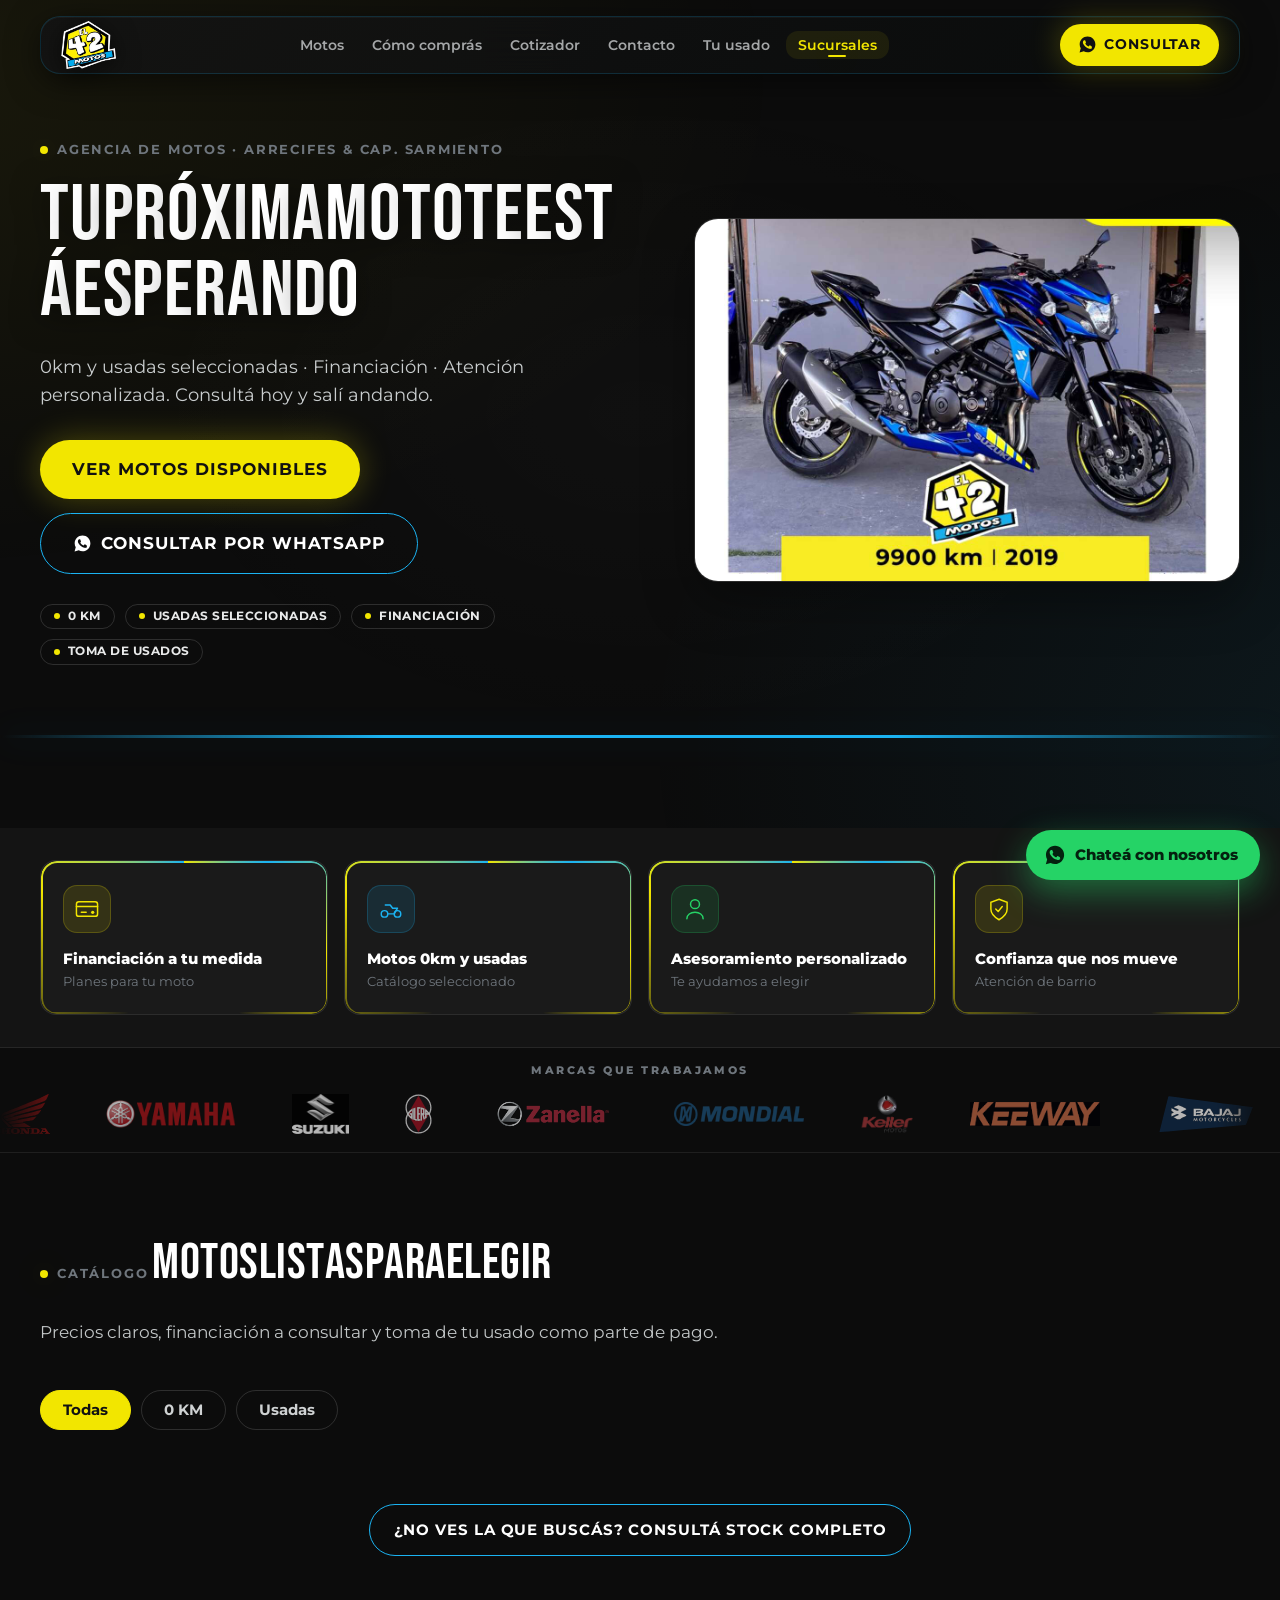
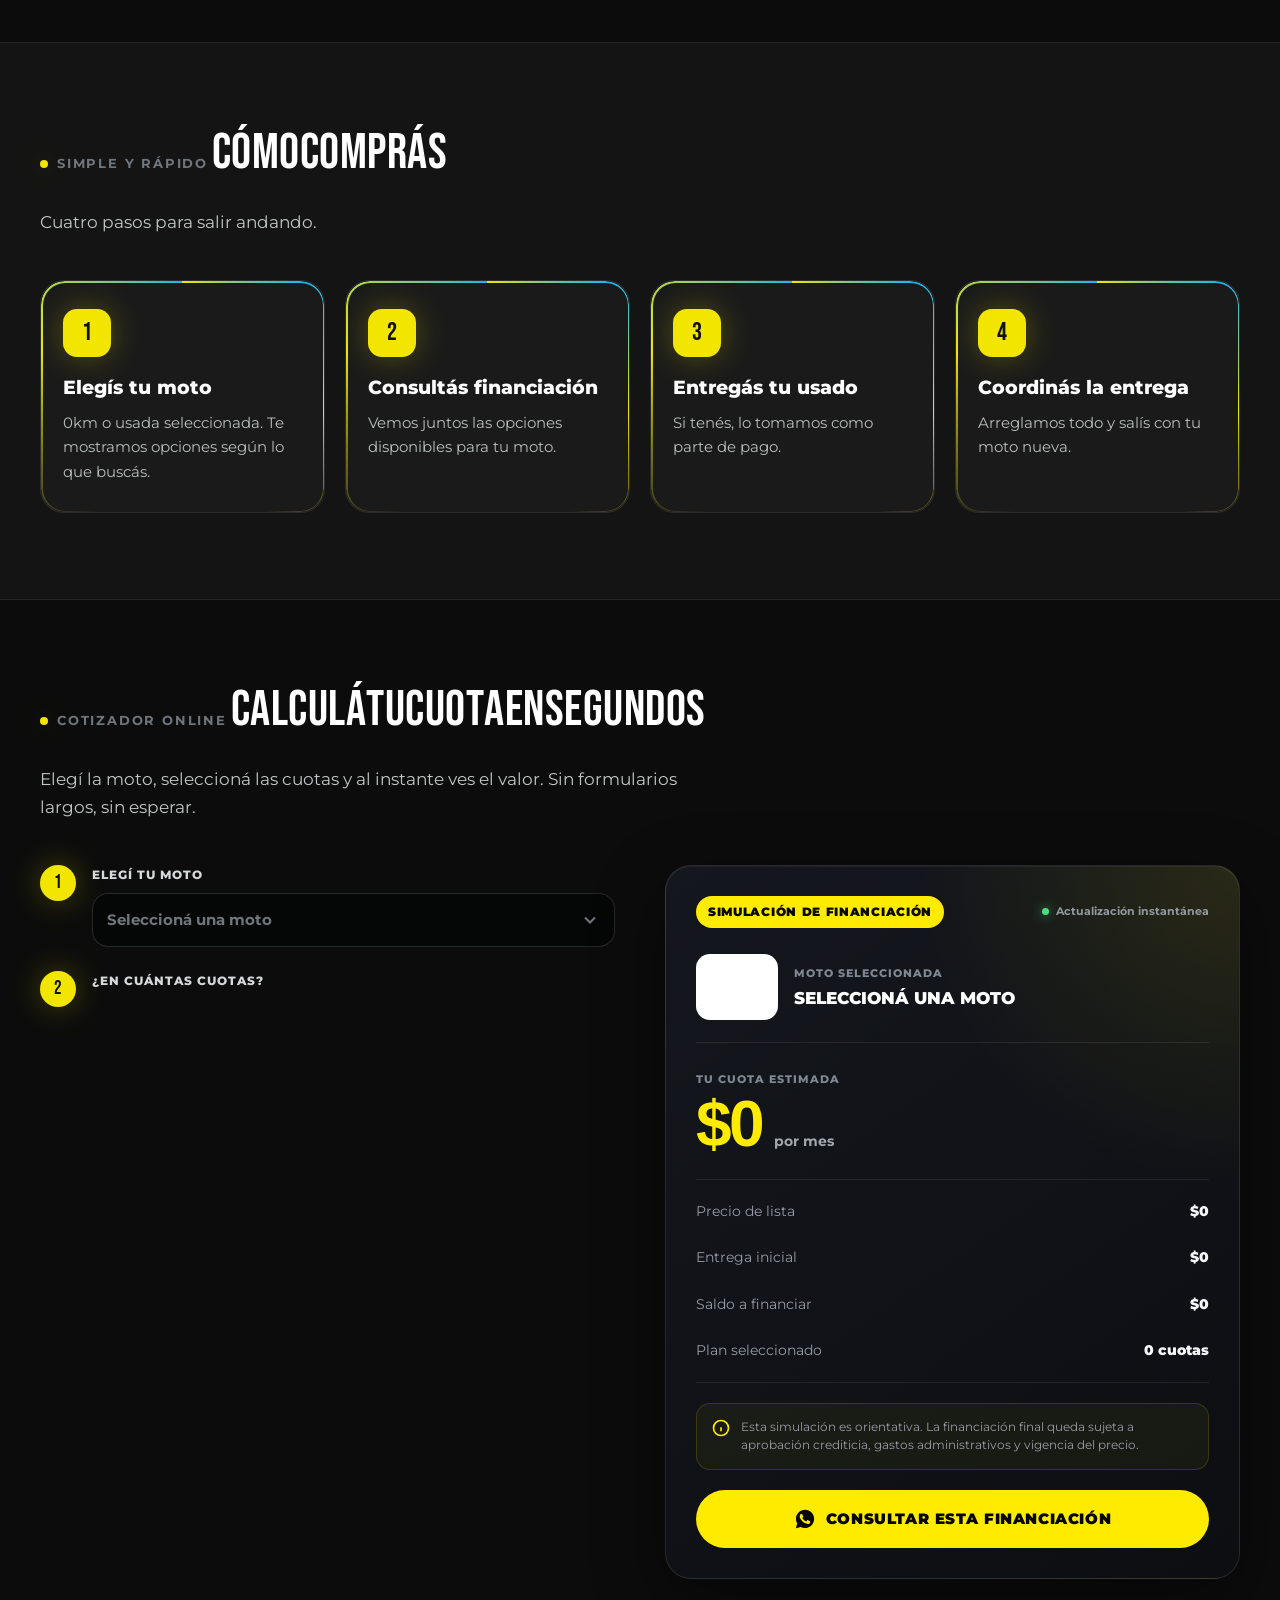
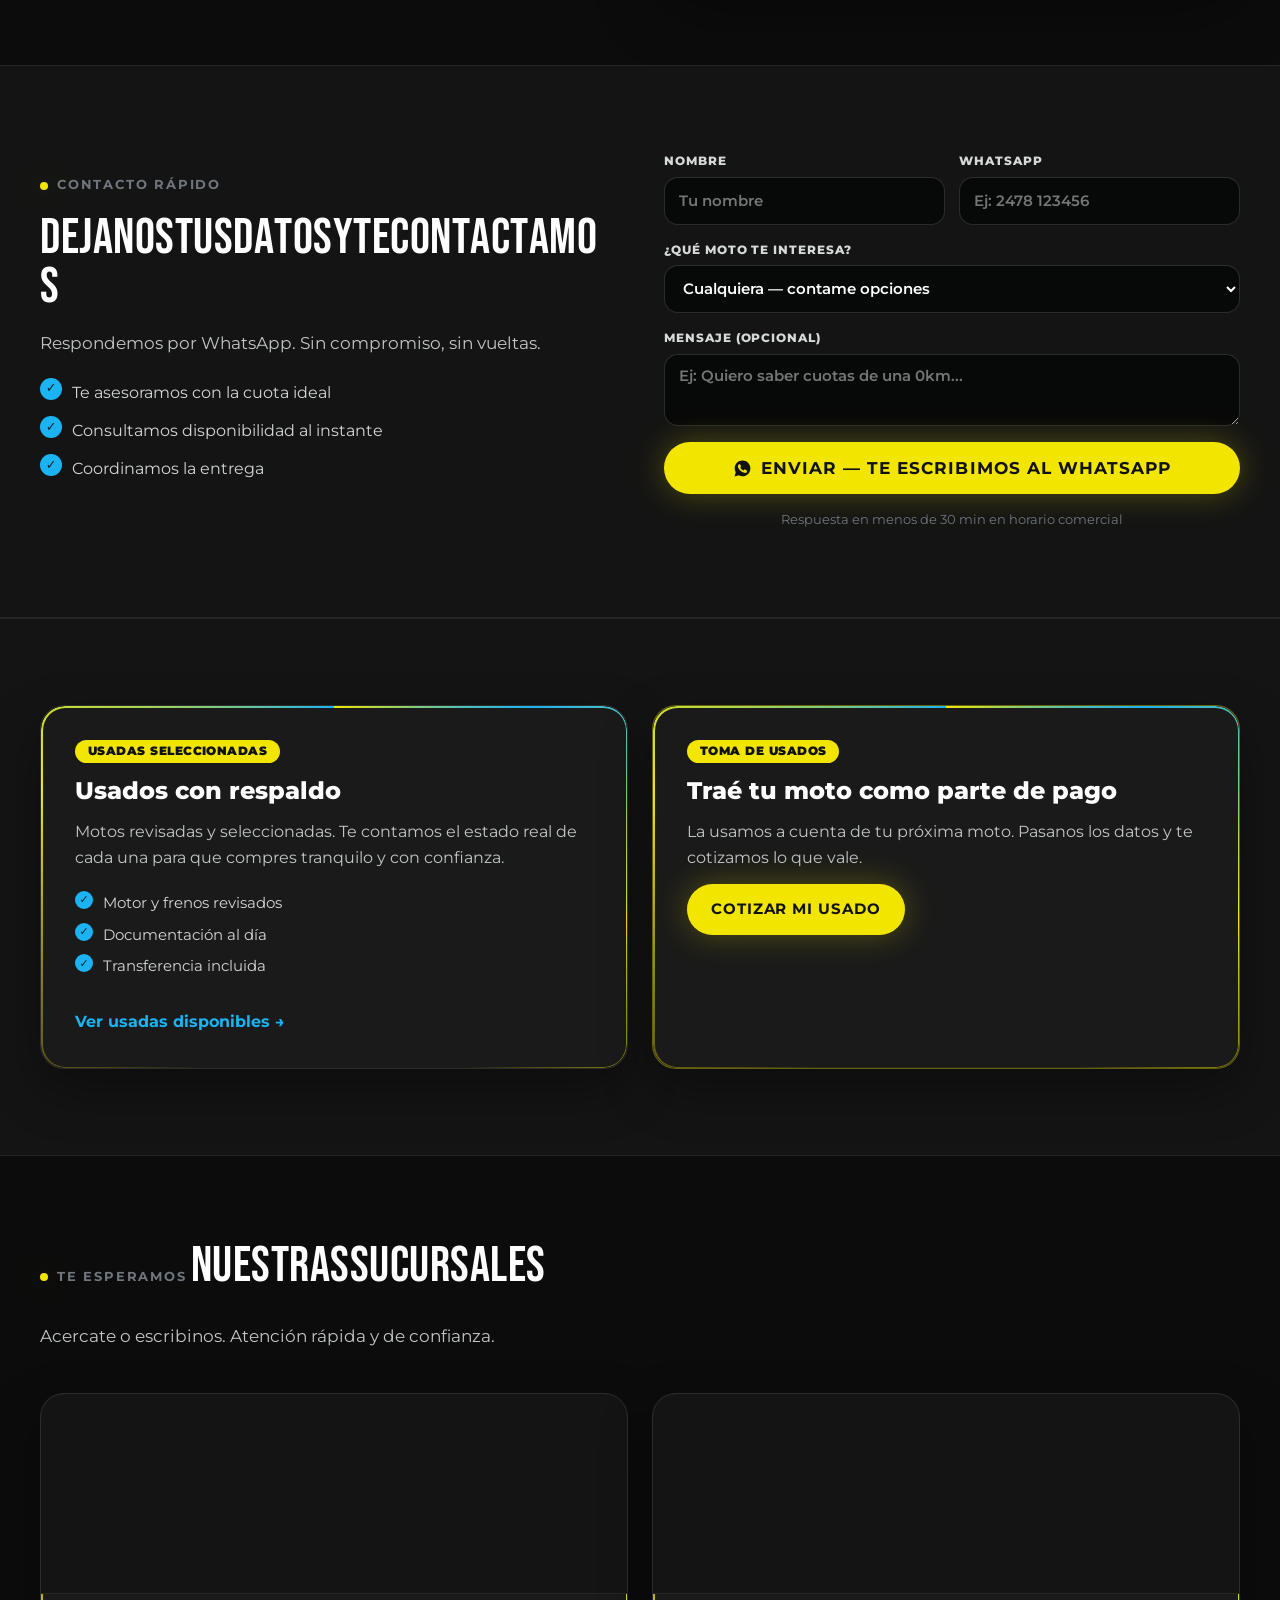
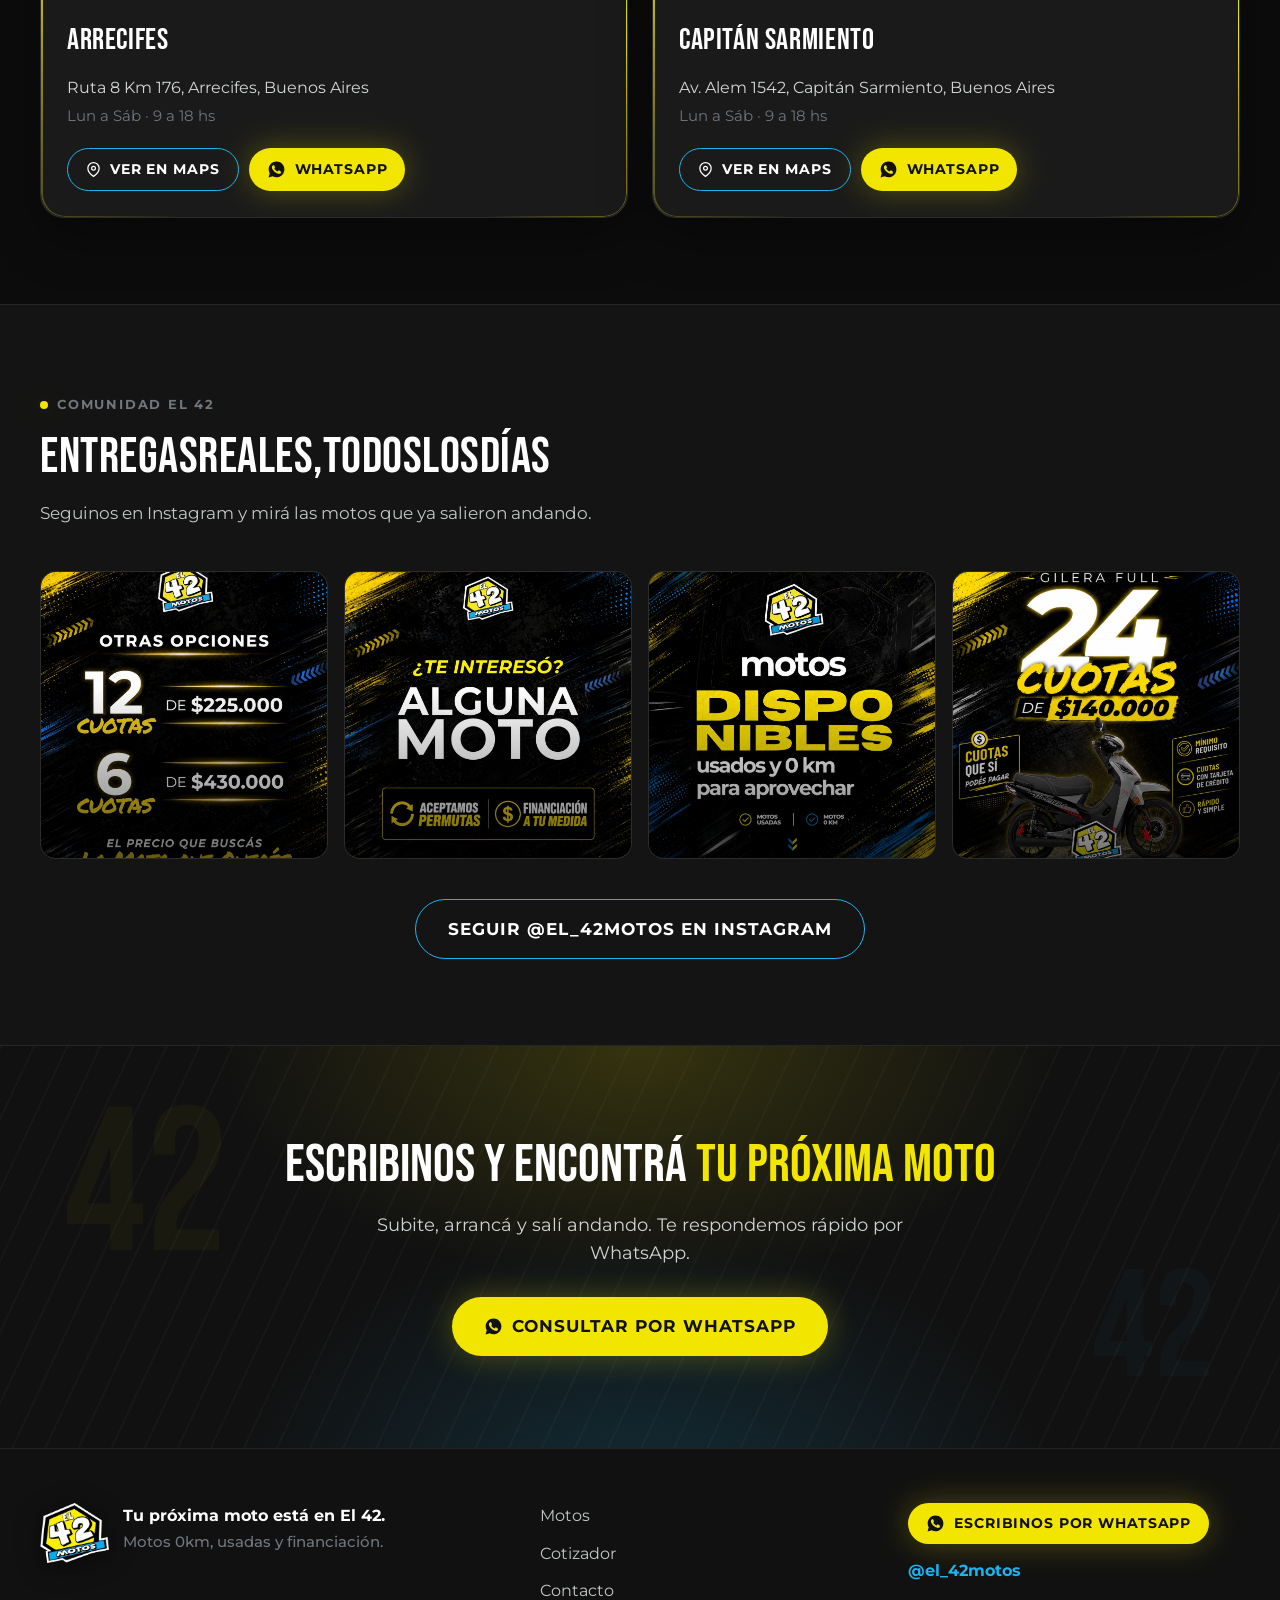
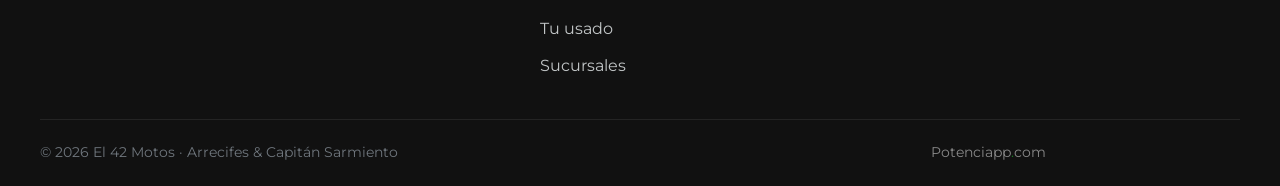
==== commit bc1f3d0d: "feat: 5 efectos Motion Primitives adaptados - scroll progress, text reveal, border trail, spotlight," ====
--- a/index.html
+++ b/index.html
@@ -63,6 +63,9 @@
     <link rel="apple-touch-icon" href="img/favicon-180.png" />
 
     <link rel="stylesheet" href="css/styles.css" />
+
+    <!-- Scroll Progress bar -->
+    <div id="scrollProgress" class="scroll-progress" aria-hidden="true"></div>
 
     <!-- ============================================================
        DATOS ESTRUCTURADOS (SEO local)
--- a/css/styles.css
+++ b/css/styles.css
@@ -792,6 +792,93 @@
 .has-delay-3 { transition-delay: .3s !important; }
 .has-delay-4 { transition-delay: .4s !important; }
 
+/* ===================== Scroll Progress ===================== */
+.scroll-progress {
+  position: fixed; top: 0; left: 0; z-index: 999;
+  height: 3px; width: 0%;
+  background: linear-gradient(90deg, var(--color-primary), var(--color-secondary));
+  box-shadow: 0 0 20px rgba(242,230,0,.3), 0 0 40px rgba(27,179,242,.15);
+  transition: width .1s linear;
+  pointer-events: none;
+}
+
+/* ===================== Text Effect (char reveal) ===================== */
+.txt-reveal { display: inline-block; }
+.txt-reveal .char {
+  display: inline-block;
+  opacity: 0;
+  filter: blur(8px);
+  transform: translateY(16px);
+  transition: opacity .5s cubic-bezier(.25,.46,.45,.94), filter .5s cubic-bezier(.25,.46,.45,.94), transform .5s cubic-bezier(.25,.46,.45,.94);
+}
+.txt-reveal.is-visible .char {
+  opacity: 1;
+  filter: blur(0);
+  transform: translateY(0);
+}
+
+/* ===================== Border Trail (animated gradient border) ===================== */
+.has-border-trail {
+  position: relative;
+  overflow: hidden;
+}
+.has-border-trail::before {
+  content: "";
+  position: absolute; inset: 0;
+  border-radius: inherit;
+  padding: 1.5px;
+  background: conic-gradient(from var(--angle, 0deg), var(--color-primary), var(--color-secondary), var(--color-primary), transparent 40%, transparent 60%, var(--color-primary), var(--color-secondary));
+  -webkit-mask: linear-gradient(#fff 0 0) content-box, linear-gradient(#fff 0 0);
+  -webkit-mask-composite: xor;
+  mask: linear-gradient(#fff 0 0) content-box, linear-gradient(#fff 0 0);
+  mask-composite: exclude;
+  animation: border-trail-rotate 3s linear infinite;
+  pointer-events: none;
+}
+@keyframes border-trail-rotate {
+  to { --angle: 360deg; }
+}
+@property --angle {
+  syntax: "<angle>";
+  initial-value: 0deg;
+  inherits: false;
+}
+
+/* ===================== Spotlight (mouse follower) ===================== */
+.has-spotlight {
+  position: relative;
+  overflow: hidden;
+}
+.has-spotlight .spotlight-overlay {
+  position: absolute; inset: 0;
+  pointer-events: none;
+  z-index: 1;
+  background: radial-gradient(600px circle at var(--sx, 50%) var(--sy, 50%), rgba(242,230,0,.08), transparent 50%);
+  transition: background .06s ease;
+}
+
+/* ===================== Animated Background ===================== */
+.bg-mesh {
+  position: absolute; inset: 0; z-index: -1;
+  overflow: hidden;
+}
+.bg-mesh::before {
+  content: "";
+  position: absolute;
+  width: 200%; height: 200%;
+  top: -50%; left: -50%;
+  background:
+    radial-gradient(ellipse 60% 50% at 20% 30%, rgba(242,230,0,.06), transparent 60%),
+    radial-gradient(ellipse 50% 60% at 80% 70%, rgba(27,179,242,.08), transparent 60%),
+    radial-gradient(ellipse 40% 40% at 50% 50%, rgba(255,255,255,.02), transparent 50%);
+  animation: mesh-shift 12s ease-in-out infinite alternate;
+}
+@keyframes mesh-shift {
+  0% { transform: translate(0, 0) rotate(0deg); }
+  50% { transform: translate(-3%, 2%) rotate(2deg); }
+  100% { transform: translate(2%, -3%) rotate(-1deg); }
+}
+
 /* ===================== Foco accesible (teclado) ===================== */
 :focus-visible {
   outline: 3px solid var(--color-secondary);
@@ -999,8 +1086,12 @@
 
 @media (prefers-reduced-motion: reduce) {
   * { animation: none !important; scroll-behavior: auto !important; }
-  .reveal, .reveal-left, .reveal-right, .reveal-scale { opacity: 1; transform: none; }
-  .reveal-stagger > * { opacity: 1; transform: none; }
+  .reveal, .reveal-left, .reveal-right, .reveal-scale { opacity: 1; transform: none; transition: none !important; }
+  .reveal-stagger > * { opacity: 1; transform: none; transition: none !important; }
+  .txt-reveal .char { opacity: 1; filter: blur(0); transform: none; transition: none !important; }
+  .scroll-progress { display: none; }
+  .has-border-trail::before { display: none; }
+  .bg-mesh::before { animation: none; }
 }
 
 /* ===================== Cotizador online v2 ===================== */
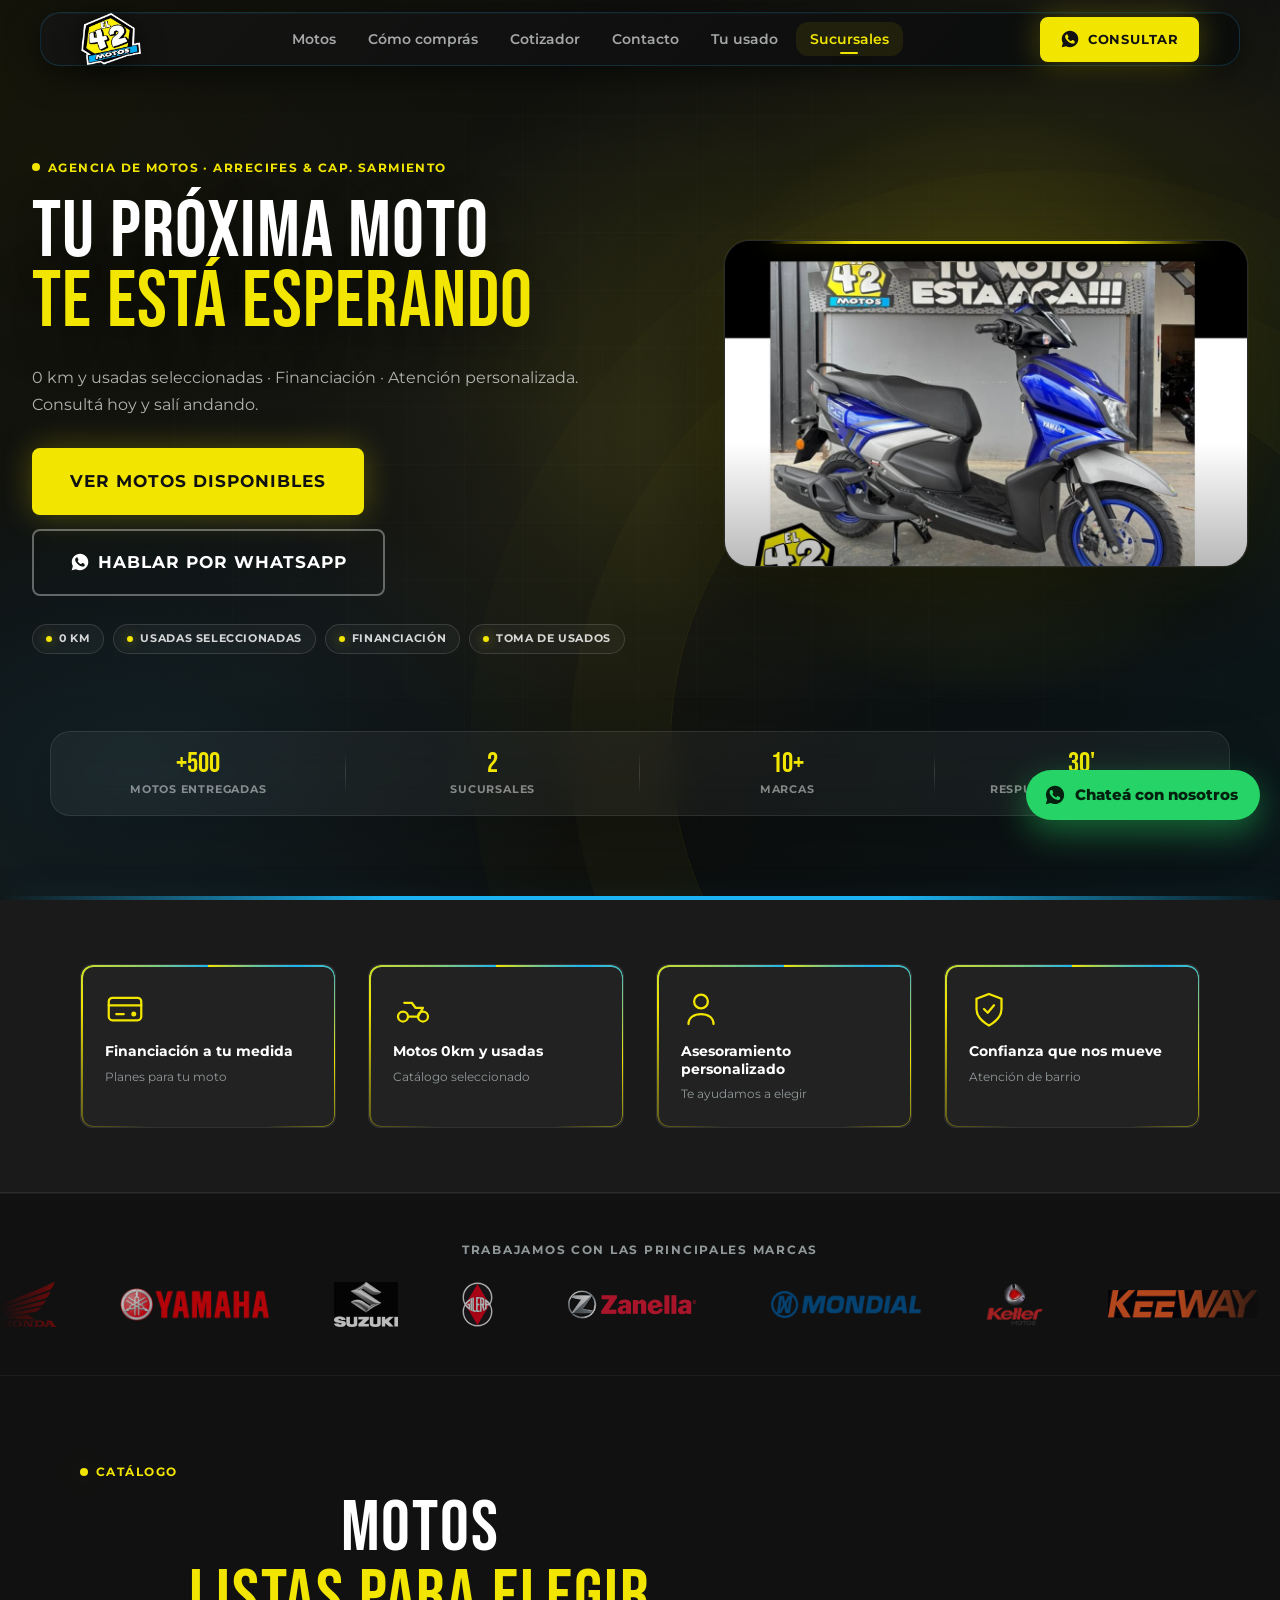
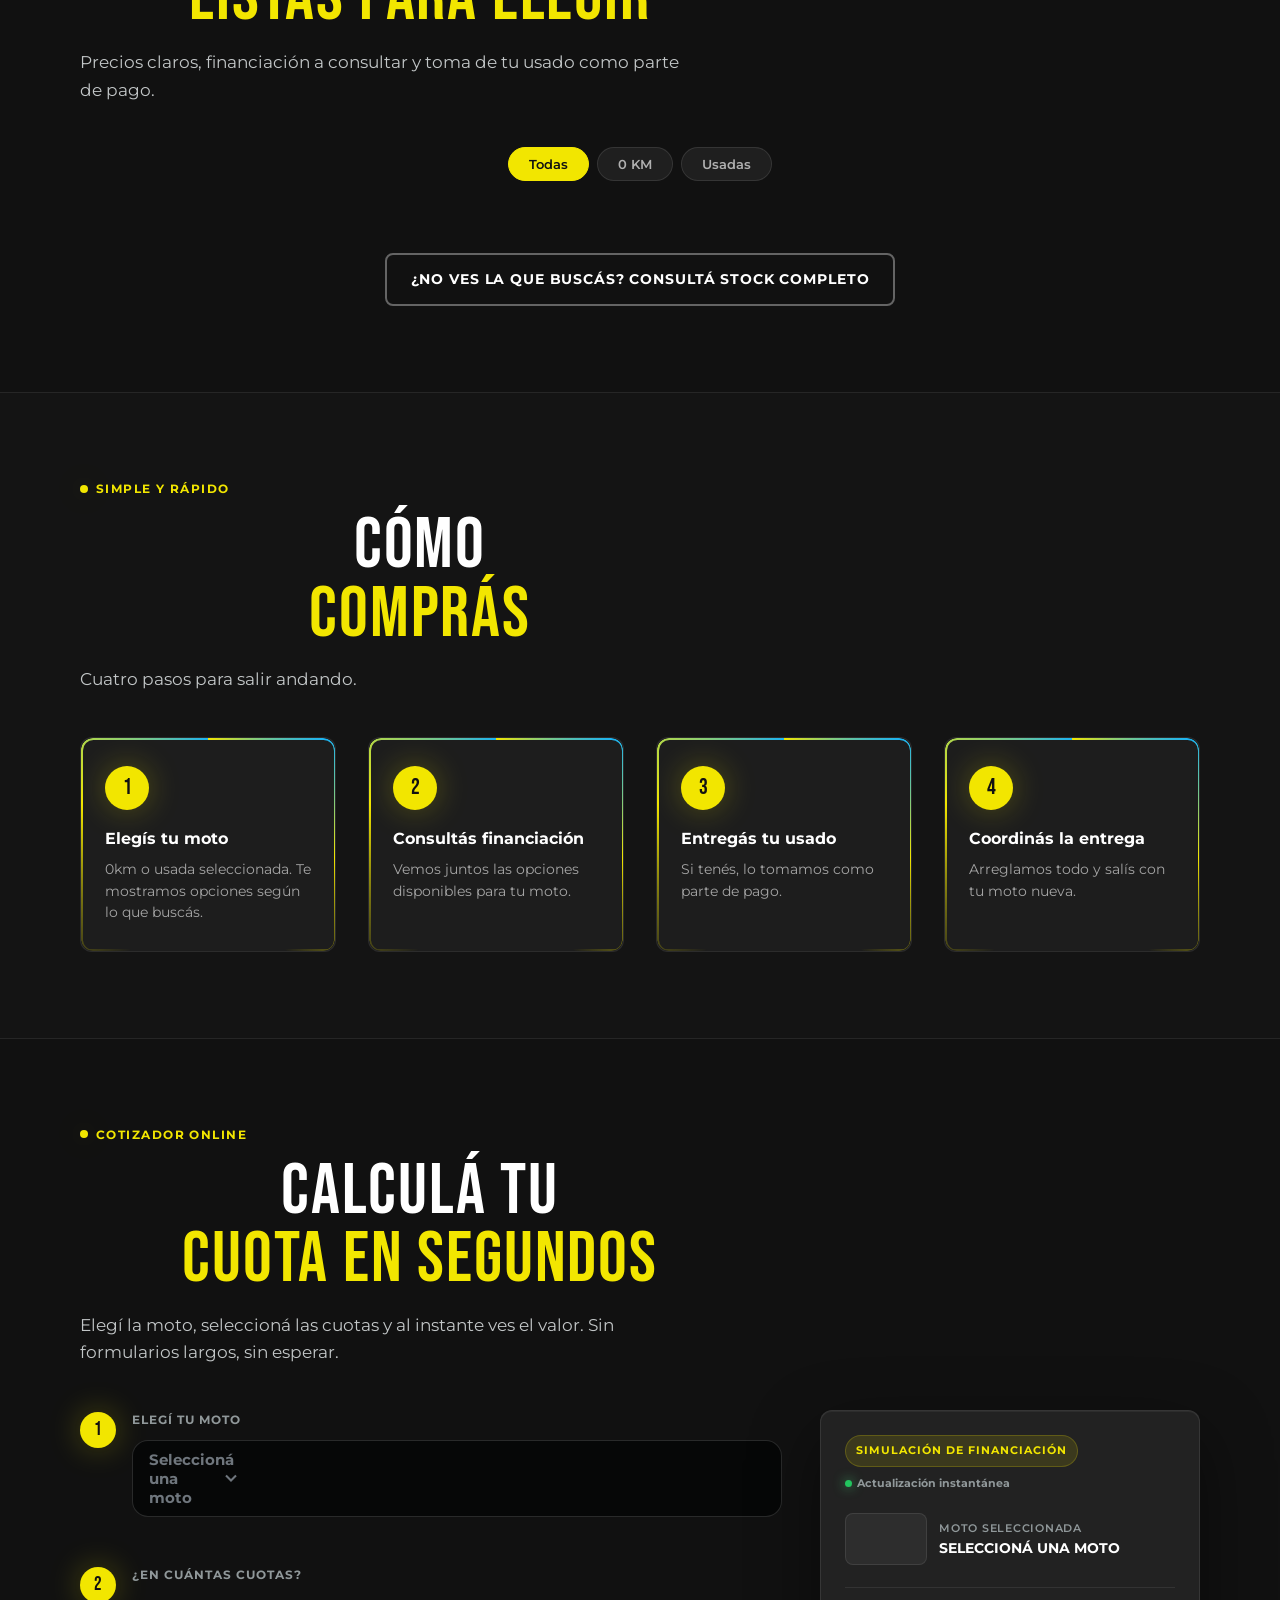
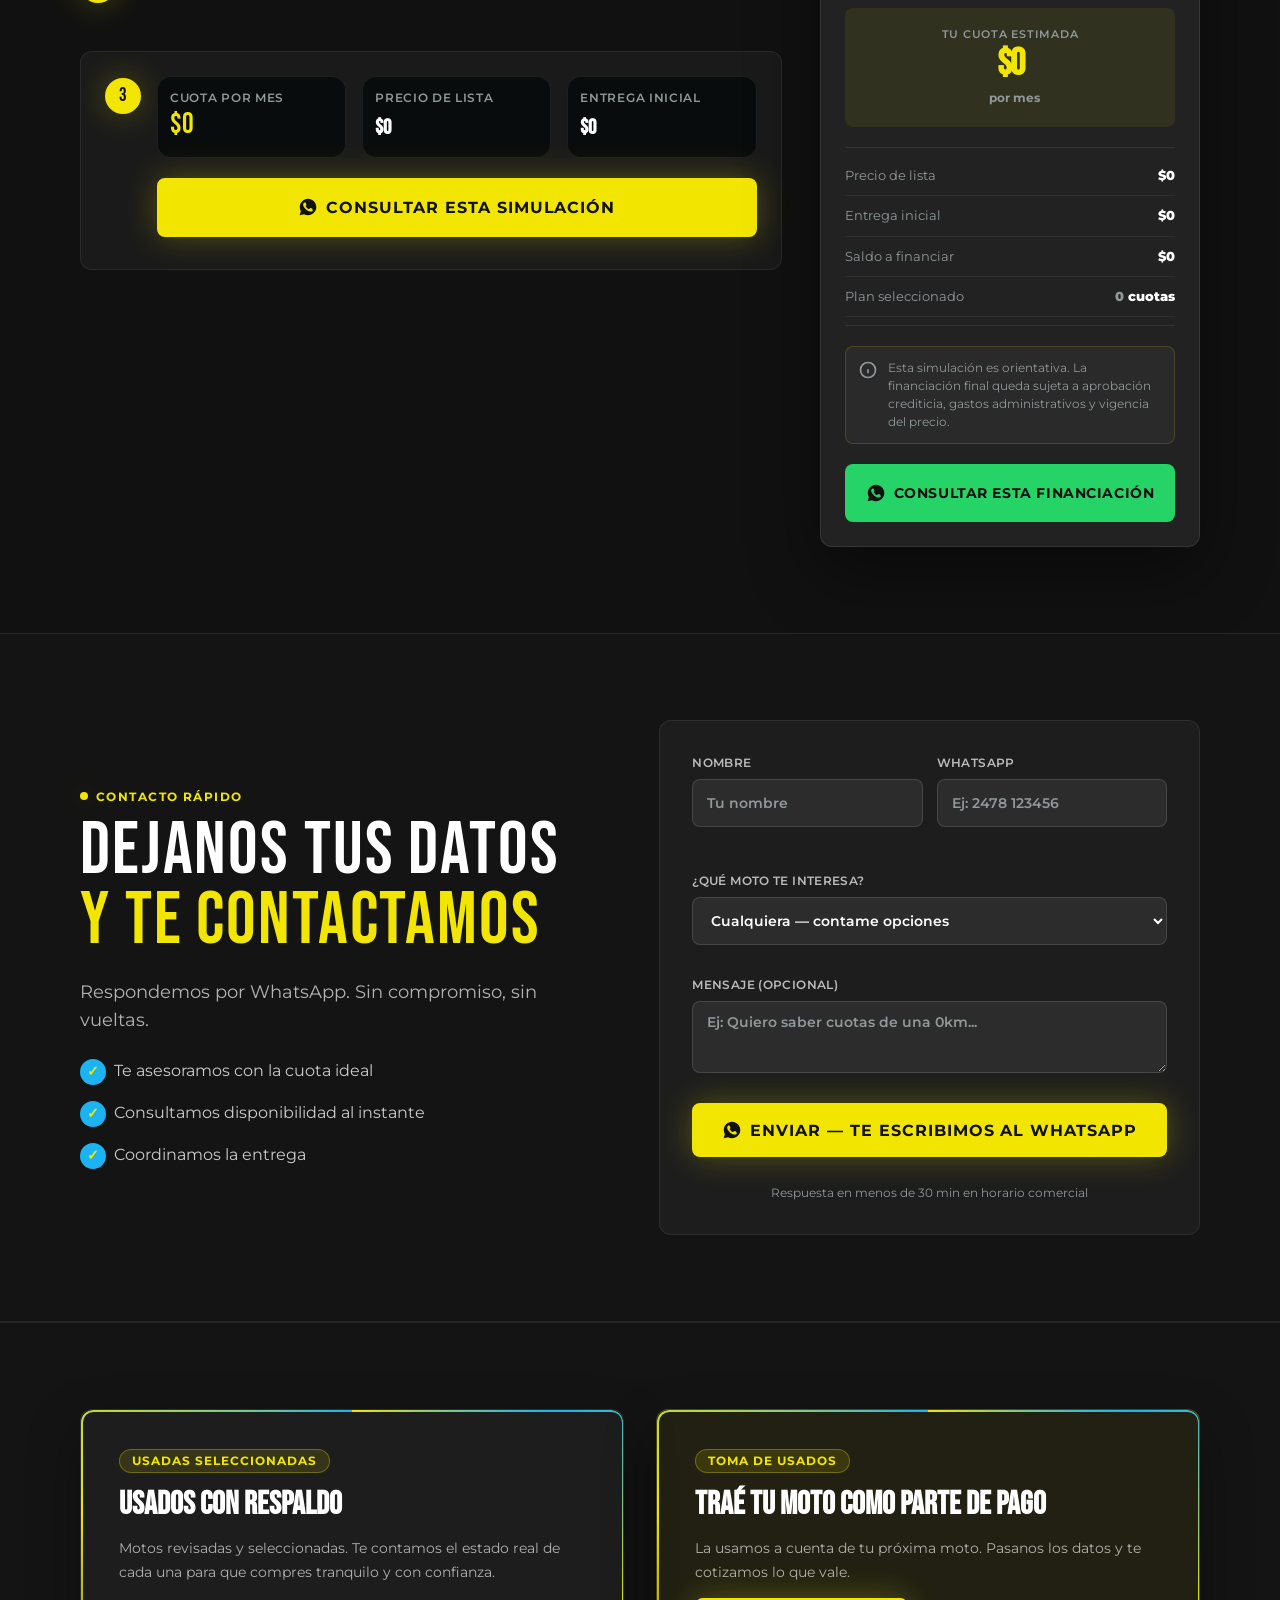
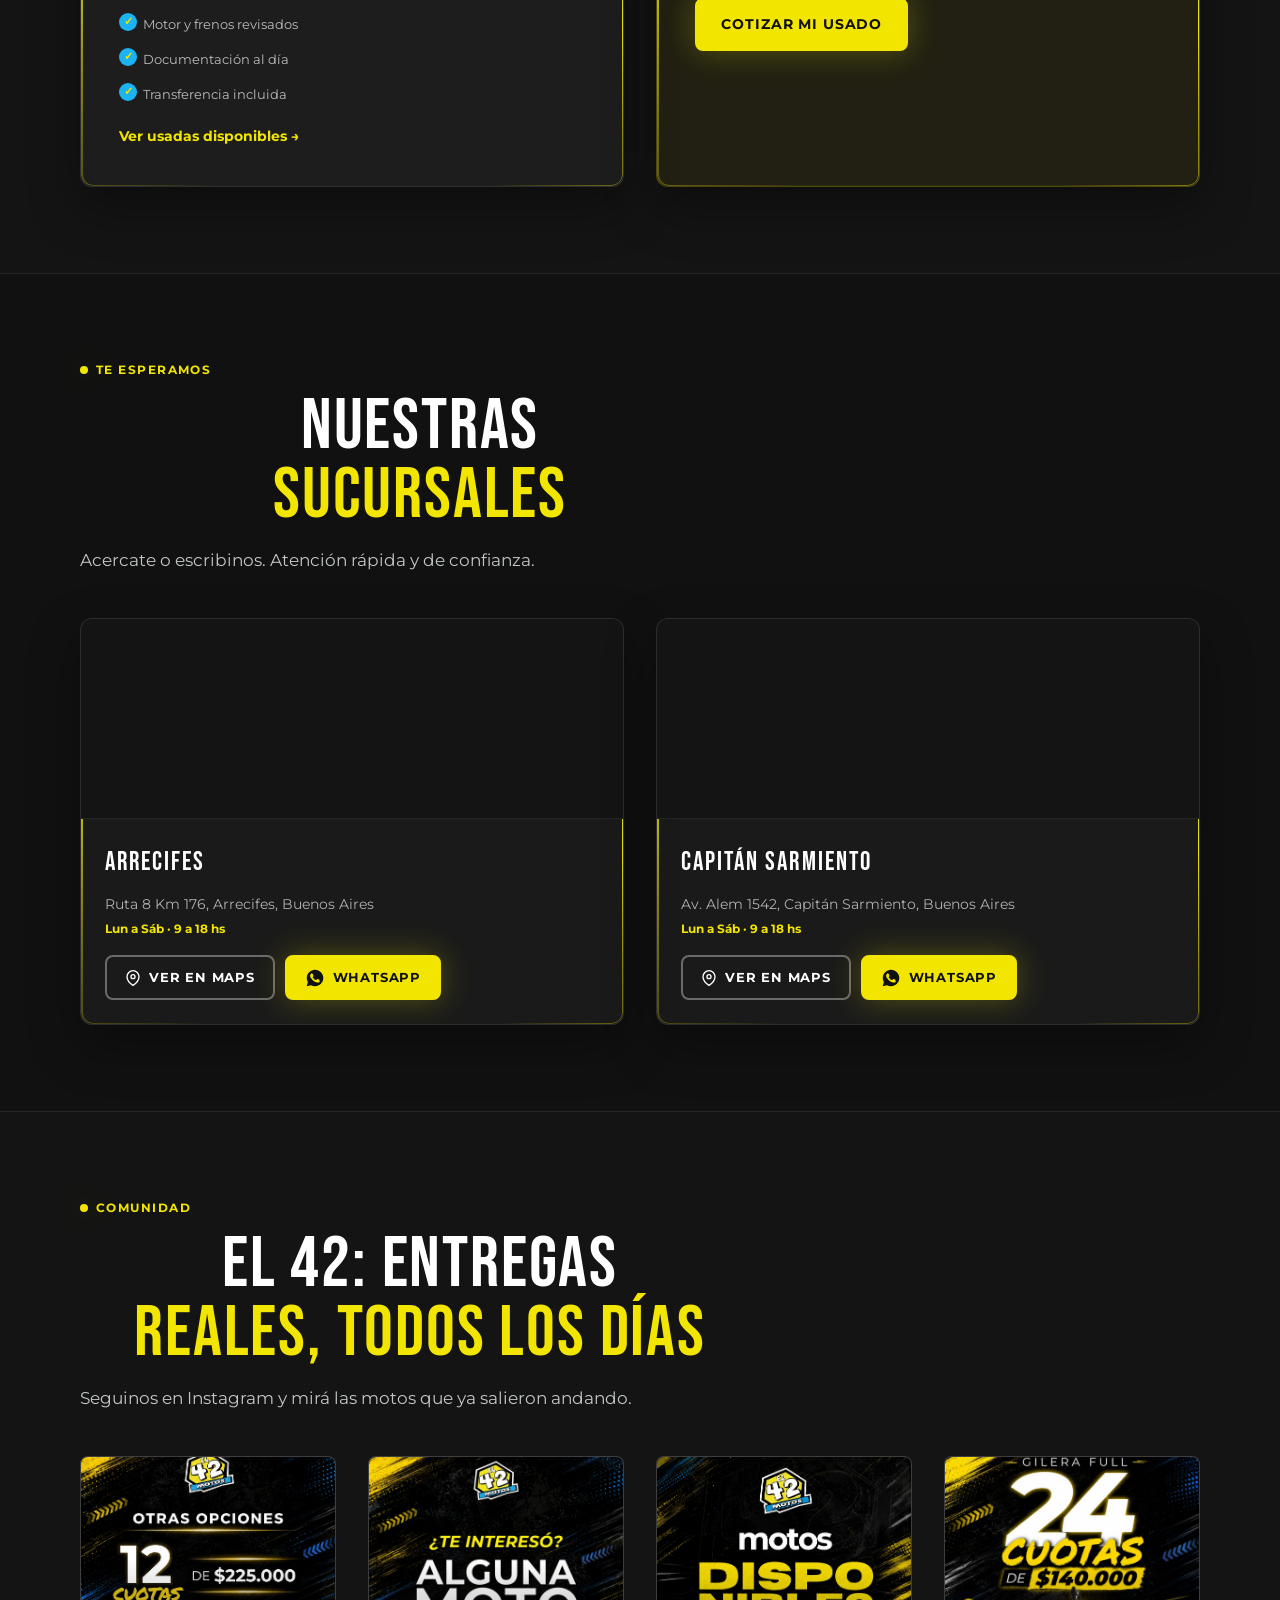
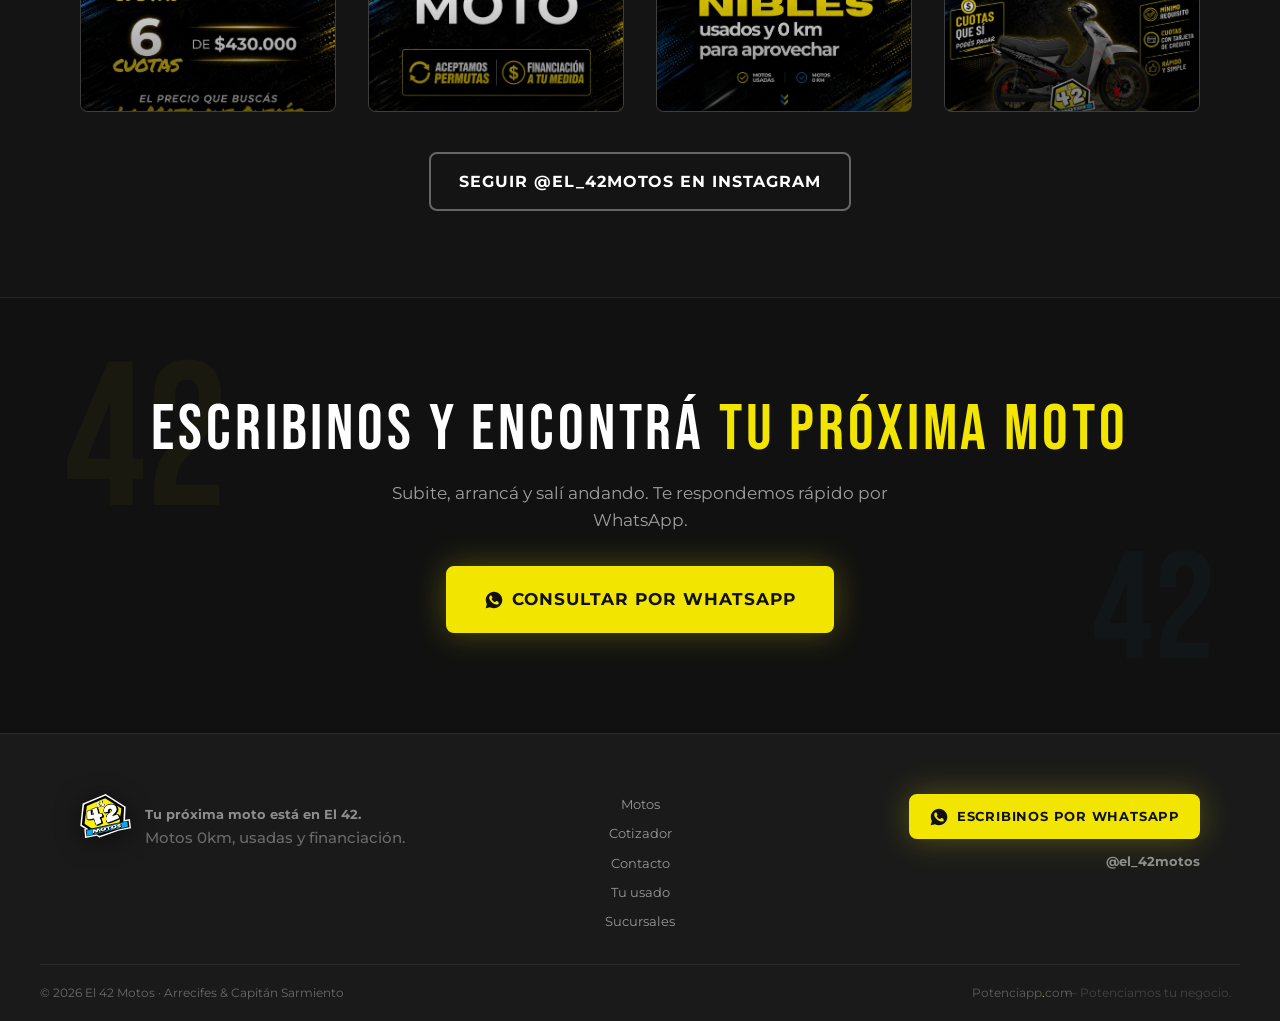
==== commit 6a4d180d: "fix: hamburger menu, section titles, brands marquee, cotizador dropdown, finance duplication" ====
--- a/index.html
+++ b/index.html
@@ -3,274 +3,945 @@
   <head>
     <meta charset="UTF-8" />
     <meta name="viewport" content="width=device-width, initial-scale=1.0" />
-    <title>
-      El 42 Motos — Tu próxima moto está en El 42 | 0km, usadas y financiación
-    </title>
-    <meta
-      name="description"
-      content="Agencia de motos en Arrecifes y Capitán Sarmiento. Motos 0km, usadas seleccionadas, financiación y toma de usados. Consultá hoy por WhatsApp y salí más cerca de tu moto."
-    />
+    <title>El 42 Motos — Tu próxima moto está en El 42 | 0km, usadas y financiación</title>
+    <meta name="description" content="Agencia de motos en Arrecifes y Capitán Sarmiento. Motos 0km, usadas seleccionadas, financiación y toma de usados. Consultá hoy por WhatsApp y salí más cerca de tu moto." />
     <meta name="theme-color" content="#111111" />
-    <!-- Proyecto independiente — dominio el42motos.com.ar -->
     <link rel="canonical" href="https://el42motos.com.ar/" />
 
-    <!-- Open Graph / redes -->
+    <!-- Open Graph -->
     <meta property="og:type" content="website" />
     <meta property="og:site_name" content="El 42 Motos" />
-    <meta
-      property="og:title"
-      content="El 42 Motos — Tu próxima moto está en El 42"
-    />
-    <meta
-      property="og:description"
-      content="Motos 0km, usadas seleccionadas, financiación y toma de usados. Consultá hoy por WhatsApp."
-    />
+    <meta property="og:title" content="El 42 Motos — Tu próxima moto está en El 42" />
+    <meta property="og:description" content="Motos 0km, usadas seleccionadas, financiación y toma de usados. Consultá hoy por WhatsApp." />
     <meta property="og:locale" content="es_AR" />
     <meta property="og:url" content="https://el42motos.com.ar/" />
-    <meta
-      property="og:image"
-      content="https://el42motos.com.ar/img/og-image.jpg"
-    />
+    <meta property="og:image" content="https://el42motos.com.ar/img/og-image.jpg" />
     <meta property="og:image:width" content="1200" />
     <meta property="og:image:height" content="630" />
-    <meta
-      property="og:image:alt"
-      content="El 42 Motos — motos 0km, usadas y financiación"
-    />
+    <meta property="og:image:alt" content="El 42 Motos — motos 0km, usadas y financiación" />
     <meta name="twitter:card" content="summary_large_image" />
-    <meta
-      name="twitter:title"
-      content="El 42 Motos — Tu próxima moto está en El 42"
-    />
-    <meta
-      name="twitter:description"
-      content="Motos 0km, usadas seleccionadas, financiación y toma de usados."
-    />
-    <meta
-      name="twitter:image"
-      content="https://el42motos.com.ar/img/og-image.jpg"
-    />
-
-    <!-- Fuentes de marca -->
+    <meta name="twitter:title" content="El 42 Motos — Tu próxima moto está en El 42" />
+    <meta name="twitter:description" content="Motos 0km, usadas seleccionadas, financiación y toma de usados." />
+    <meta name="twitter:image" content="https://el42motos.com.ar/img/og-image.jpg" />
+
+    <!-- Fuentes -->
     <link rel="preconnect" href="https://fonts.googleapis.com" />
     <link rel="preconnect" href="https://fonts.gstatic.com" crossorigin />
-    <link
-      href="https://fonts.googleapis.com/css2?family=Bebas+Neue&family=Montserrat:wght@400;500;600;700;800&display=swap"
-      rel="stylesheet"
-    />
+    <link href="https://fonts.googleapis.com/css2?family=Bebas+Neue&family=Montserrat:wght@400;500;600;700;800&display=swap" rel="stylesheet" />
 
     <link rel="icon" type="image/png" href="img/favicon-180.png" />
     <link rel="apple-touch-icon" href="img/favicon-180.png" />
 
     <link rel="stylesheet" href="css/styles.css" />
 
-    <!-- Scroll Progress bar -->
-    <div id="scrollProgress" class="scroll-progress" aria-hidden="true"></div>
+    <style>
+      /* ====================================================
+         RESET & BASE
+      ==================================================== */
+      *, *::before, *::after { box-sizing: border-box; margin: 0; padding: 0; }
+
+      :root {
+        --yellow: #F2E600;
+        --yellow-dark: #D4CA00;
+        --black: #111111;
+        --dark: #1a1a1a;
+        --dark2: #222222;
+        --gray: #2e2e2e;
+        --gray2: #3d3d3d;
+        --muted: #90989a;
+        --light: #f5f5f5;
+        --white: #ffffff;
+        --blue-accent: #00aaff;
+
+        --font-display: 'Bebas Neue', sans-serif;
+        --font-body: 'Montserrat', sans-serif;
+
+        --radius: 12px;
+        --radius-sm: 8px;
+        --radius-lg: 20px;
+
+        --shadow: 0 4px 24px rgba(0,0,0,.35);
+        --shadow-lg: 0 12px 48px rgba(0,0,0,.5);
+
+        --container: 1200px;
+        --gap: clamp(16px, 3vw, 32px);
+        --section-py: clamp(60px, 8vw, 100px);
+
+        --header-h: 64px;
+      }
+
+      html { scroll-behavior: smooth; }
+
+      body {
+        font-family: var(--font-body);
+        background: var(--black);
+        color: var(--white);
+        line-height: 1.6;
+        overflow-x: hidden;
+        -webkit-font-smoothing: antialiased;
+      }
+
+      img { display: block; max-width: 100%; height: auto; }
+      a { text-decoration: none; color: inherit; }
+      ul, ol { list-style: none; }
+
+      /* ====================================================
+         SCROLL PROGRESS
+      ==================================================== */
+      .scroll-progress {
+        position: fixed;
+        top: 0; left: 0;
+        height: 3px;
+        width: 0%;
+        background: var(--yellow);
+        z-index: 9999;
+        transition: width .1s linear;
+      }
+
+      /* ====================================================
+         CONTAINER
+      ==================================================== */
+      .container {
+        width: 100%;
+        max-width: var(--container);
+        margin: 0 auto;
+        padding: 0 clamp(16px, 4vw, 40px);
+      }
+
+      /* ====================================================
+         BUTTONS
+      ==================================================== */
+      .btn {
+        display: inline-flex;
+        align-items: center;
+        gap: 8px;
+        font-family: var(--font-body);
+        font-weight: 700;
+        font-size: .9rem;
+        border-radius: var(--radius-sm);
+        cursor: pointer;
+        border: 2px solid transparent;
+        transition: background .18s, color .18s, border-color .18s, transform .12s, box-shadow .18s;
+        white-space: nowrap;
+        text-align: center;
+      }
+      .btn:active { transform: scale(.97); }
+
+      .btn--primary {
+        background: var(--yellow);
+        color: var(--black);
+        border-color: var(--yellow);
+      }
+      .btn--primary:hover {
+        background: var(--yellow-dark);
+        border-color: var(--yellow-dark);
+        box-shadow: 0 0 20px rgba(242,230,0,.3);
+      }
+
+      .btn--ghost {
+        background: transparent;
+        color: var(--white);
+        border-color: rgba(255,255,255,.35);
+      }
+      .btn--ghost:hover {
+        border-color: var(--white);
+        background: rgba(255,255,255,.07);
+      }
+
+      .btn--sm  { padding: 10px 18px; font-size: .82rem; }
+      .btn--lg  { padding: 15px 28px; font-size: 1rem; }
+      .btn--xl  { padding: 18px 36px; font-size: 1.05rem; }
+
+      .ico-wa { width: 20px; height: 20px; flex-shrink: 0; }
+
+      /* ====================================================
+         TYPOGRAPHY UTILITIES
+      ==================================================== */
+      .eyebrow {
+        display: inline-flex;
+        align-items: center;
+        gap: 8px;
+        font-size: .75rem;
+        font-weight: 700;
+        letter-spacing: .12em;
+        text-transform: uppercase;
+        color: var(--yellow);
+        margin-bottom: 12px;
+      }
+      .dot {
+        display: inline-block;
+        width: 6px; height: 6px;
+        border-radius: 50%;
+        background: var(--yellow);
+        flex-shrink: 0;
+      }
+      .hl { color: var(--yellow); }
+      .chip {
+        display: inline-block;
+        padding: 5px 12px;
+        border-radius: 100px;
+        background: rgba(242,230,0,.12);
+        border: 1px solid rgba(242,230,0,.3);
+        color: var(--yellow);
+        font-size: .75rem;
+        font-weight: 700;
+        letter-spacing: .08em;
+        text-transform: uppercase;
+      }
+      .link-arrow {
+        display: inline-flex;
+        align-items: center;
+        gap: 4px;
+        color: var(--yellow);
+        font-weight: 700;
+        font-size: .9rem;
+        transition: gap .15s;
+      }
+      .link-arrow:hover { gap: 8px; }
+
+      /* ====================================================
+         TRUST CARDS
+      ==================================================== */
+      .trust {
+        padding: clamp(40px, 5vw, 64px) 0;
+        background: var(--dark);
+      }
+      .trust__grid {
+        display: grid;
+        grid-template-columns: repeat(4, 1fr);
+        gap: var(--gap);
+      }
+
+      .trust-card {
+        display: flex;
+        align-items: flex-start;
+        gap: 14px;
+        background: rgba(255,255,255,.04);
+        border: 1px solid rgba(255,255,255,.07);
+        border-radius: var(--radius);
+        padding: clamp(16px, 2.5vw, 24px);
+        transition: border-color .2s, transform .2s;
+      }
+      .trust-card:hover {
+        border-color: rgba(242,230,0,.3);
+        transform: translateY(-2px);
+      }
+      .trust-card__icon {
+        width: 40px; height: 40px;
+        color: var(--yellow);
+        flex-shrink: 0;
+      }
+      .trust-card__icon svg { width: 100%; height: 100%; }
+      .trust-card__title {
+        font-size: .88rem;
+        font-weight: 700;
+        margin-bottom: 4px;
+        color: var(--white);
+      }
+      .trust-card__text {
+        font-size: .78rem;
+        color: var(--muted);
+      }
+
+      /* ====================================================
+         BRANDS MARQUEE — carousel infinito
+      ==================================================== */
+      /* brands marquee movido a css/styles.css */
+
+      /* section base movido a css/styles.css */
+
+      /* ====================================================
+         MOTO GRID
+      ==================================================== */
+      .filters {
+        display: flex;
+        justify-content: center;
+        gap: 8px;
+        flex-wrap: wrap;
+        margin-bottom: 32px;
+      }
+      .filter {
+        padding: 8px 20px;
+        border-radius: 100px;
+        background: rgba(255,255,255,.06);
+        border: 1px solid rgba(255,255,255,.1);
+        color: rgba(255,255,255,.65);
+        font-family: var(--font-body);
+        font-size: .82rem;
+        font-weight: 600;
+        cursor: pointer;
+        transition: all .15s;
+      }
+      .filter.is-active,
+      .filter:hover {
+        background: var(--yellow);
+        border-color: var(--yellow);
+        color: var(--black);
+      }
+
+      .grid {
+        display: grid;
+        grid-template-columns: repeat(auto-fill, minmax(280px, 1fr));
+        gap: var(--gap);
+      }
+
+      /* ====================================================
+         STEPS — "Cómo comprás"
+      ==================================================== */
+      .steps {
+        display: grid;
+        grid-template-columns: repeat(4, 1fr);
+        gap: var(--gap);
+        counter-reset: steps;
+      }
+      .step {
+        position: relative;
+        padding: 28px 24px;
+        background: rgba(255,255,255,.04);
+        border: 1px solid rgba(255,255,255,.07);
+        border-radius: var(--radius);
+        transition: border-color .2s;
+      }
+      .step:hover { border-color: rgba(242,230,0,.3); }
+      .step__num {
+        display: flex;
+        align-items: center;
+        justify-content: center;
+        width: 44px; height: 44px;
+        border-radius: 50%;
+        background: var(--yellow);
+        color: var(--black);
+        font-family: var(--font-display);
+        font-size: 1.4rem;
+        margin-bottom: 16px;
+        flex-shrink: 0;
+      }
+      .step__title {
+        font-size: 1rem;
+        font-weight: 700;
+        margin-bottom: 8px;
+      }
+      .step__text {
+        font-size: .85rem;
+        color: rgba(255,255,255,.6);
+        line-height: 1.55;
+      }
+
+      /* Connector line between steps (desktop) */
+      .steps .step::after {
+        content: '';
+        position: absolute;
+        top: 44px; right: -16px;
+        width: 16px; height: 2px;
+        background: rgba(242,230,0,.25);
+      }
+      .steps .step:last-child::after { display: none; }
+
+      /* ====================================================
+         COTIZADOR
+      ==================================================== */
+      .cotizador-wrap {
+        display: grid;
+        grid-template-columns: 1fr 380px;
+        gap: clamp(24px, 3vw, 48px);
+        align-items: start;
+      }
+
+      .cotizador-sim {
+        display: flex;
+        flex-direction: column;
+        gap: 24px;
+      }
+
+      .cs-step {
+        display: flex;
+        gap: 16px;
+        align-items: flex-start;
+      }
+      .cs-step__num {
+        display: flex;
+        align-items: center;
+        justify-content: center;
+        width: 36px; height: 36px;
+        border-radius: 50%;
+        background: var(--yellow);
+        color: var(--black);
+        font-family: var(--font-display);
+        font-size: 1.2rem;
+        flex-shrink: 0;
+        margin-top: 2px;
+      }
+      .cs-step__body { flex: 1; min-width: 0; }
+      .cs-step__label {
+        display: block;
+        font-size: .78rem;
+        font-weight: 700;
+        text-transform: uppercase;
+        letter-spacing: .08em;
+        color: var(--muted);
+        margin-bottom: 10px;
+      }
+
+      /* Custom select — movido a css/styles.css */
+
+      /* Plan selector */
+      .plan-selector {
+        display: flex;
+        gap: 8px;
+        flex-wrap: wrap;
+      }
+      .plan-btn {
+        padding: 8px 16px;
+        border-radius: 100px;
+        background: rgba(255,255,255,.06);
+        border: 1px solid rgba(255,255,255,.1);
+        color: rgba(255,255,255,.65);
+        font-family: var(--font-body);
+        font-size: .82rem;
+        font-weight: 700;
+        cursor: pointer;
+        transition: all .15s;
+      }
+      .plan-btn.is-active,
+      .plan-btn:hover {
+        background: var(--yellow);
+        border-color: var(--yellow);
+        color: var(--black);
+      }
+
+      /* Result */
+      .cs-step--result { background: rgba(255,255,255,.04); border-radius: var(--radius); padding: 24px; border: 1px solid rgba(255,255,255,.07); }
+      .cs-result-grid { display: grid; grid-template-columns: repeat(3,1fr); gap: 16px; margin-bottom: 20px; }
+      .cs-result__label { display: block; font-size: .72rem; color: var(--muted); font-weight: 600; text-transform: uppercase; letter-spacing: .06em; margin-bottom: 4px; }
+      .cs-result__value { font-family: var(--font-display); font-size: 1.8rem; color: var(--yellow); }
+      .cs-result__price, .cs-result__down { font-family: var(--font-display); font-size: 1.3rem; color: var(--white); }
+
+      /* Finance summary */
+      .finance-summary {
+        background: var(--dark2);
+        border: 1px solid rgba(255,255,255,.09);
+        border-radius: var(--radius);
+        padding: 24px;
+        position: sticky;
+        top: calc(var(--header-h) + 16px);
+      }
+      .finance-summary__top {
+        display: flex;
+        align-items: center;
+        justify-content: space-between;
+        gap: 8px;
+        margin-bottom: 20px;
+        flex-wrap: wrap;
+      }
+      .finance-summary__badge {
+        font-size: .7rem;
+        font-weight: 700;
+        text-transform: uppercase;
+        letter-spacing: .09em;
+        background: rgba(242,230,0,.12);
+        color: var(--yellow);
+        border: 1px solid rgba(242,230,0,.2);
+        border-radius: 100px;
+        padding: 4px 10px;
+      }
+      .finance-summary__status {
+        display: flex;
+        align-items: center;
+        gap: 5px;
+        font-size: .7rem;
+        color: var(--muted);
+      }
+      .finance-summary__status-dot {
+        width: 7px; height: 7px;
+        border-radius: 50%;
+        background: #22c55e;
+        animation: blink 2s ease-in-out infinite;
+      }
+      @keyframes blink {
+        0%,100% { opacity: 1; }
+        50%      { opacity: .3; }
+      }
+
+      .finance-summary__moto { display: flex; gap: 12px; align-items: center; margin-bottom: 20px; }
+      .finance-summary__image-wrap { width: 72px; height: 52px; border-radius: 8px; overflow: hidden; background: rgba(255,255,255,.05); flex-shrink: 0; }
+      .finance-summary__image { width: 100%; height: 100%; object-fit: cover; }
+      .finance-summary__small { font-size: .68rem; color: var(--muted); font-weight: 600; text-transform: uppercase; letter-spacing: .07em; display: block; margin-bottom: 2px; }
+      .finance-summary__name { font-size: .9rem; font-weight: 700; }
+
+      .finance-summary__installment { text-align: center; background: rgba(242,230,0,.07); border-radius: var(--radius-sm); padding: 18px; margin-bottom: 20px; }
+      .finance-summary__amount { display: block; font-family: var(--font-display); font-size: 2.4rem; color: var(--yellow); line-height: 1; }
+      .finance-summary__per-month { font-size: .75rem; color: var(--muted); }
+
+      .finance-summary__details { margin-bottom: 20px; }
+      .finance-summary__row { display: flex; justify-content: space-between; align-items: center; padding: 9px 0; border-bottom: 1px solid rgba(255,255,255,.05); font-size: .83rem; }
+      .finance-summary__row span { color: var(--muted); }
+      .finance-summary__row strong { color: var(--white); }
+
+      .finance-summary__notice { display: flex; gap: 10px; background: rgba(255,255,255,.04); border-radius: var(--radius-sm); padding: 12px; margin-bottom: 20px; }
+      .finance-summary__notice svg { flex-shrink: 0; color: var(--muted); margin-top: 1px; }
+      .finance-summary__notice p { font-size: .75rem; color: var(--muted); line-height: 1.5; }
+
+      .finance-summary__cta {
+        display: flex;
+        align-items: center;
+        justify-content: center;
+        gap: 8px;
+        padding: 14px;
+        background: #25D366;
+        color: var(--black);
+        border-radius: var(--radius-sm);
+        font-weight: 700;
+        font-size: .9rem;
+        transition: background .15s;
+        cursor: pointer;
+      }
+      .finance-summary__cta:hover { background: #1EBF5A; }
+      .finance-summary__cta svg { width: 20px; height: 20px; }
+
+      /* ====================================================
+         LEAD FORM
+      ==================================================== */
+      .lead-wrap {
+        display: grid;
+        grid-template-columns: 1fr 1fr;
+        gap: clamp(32px, 5vw, 80px);
+        align-items: center;
+      }
+
+      .ticklist { margin: 16px 0 0; }
+      .ticklist li {
+        position: relative;
+        padding-left: 24px;
+        margin-bottom: 10px;
+        font-size: .88rem;
+        color: rgba(255,255,255,.7);
+      }
+      .ticklist li::before {
+        content: '✓';
+        position: absolute;
+        left: 0;
+        color: var(--yellow);
+        font-weight: 700;
+      }
+      .ticklist--compact li { margin-bottom: 6px; font-size: .82rem; }
+
+      .lead-form {
+        background: rgba(255,255,255,.04);
+        border: 1px solid rgba(255,255,255,.08);
+        border-radius: var(--radius);
+        padding: clamp(20px, 3vw, 32px);
+      }
+
+      .lead-form__grid { display: grid; grid-template-columns: 1fr 1fr; gap: 14px; margin-bottom: 14px; }
+      .lead-field { display: flex; flex-direction: column; gap: 6px; margin-bottom: 14px; }
+      .lead-field:last-of-type { margin-bottom: 0; }
+      .lead-field span { font-size: .78rem; font-weight: 600; color: rgba(255,255,255,.7); letter-spacing: .03em; }
+
+      .lead-field input,
+      .lead-field select,
+      .lead-field textarea {
+        background: rgba(255,255,255,.07);
+        border: 1px solid rgba(255,255,255,.12);
+        border-radius: var(--radius-sm);
+        padding: 11px 14px;
+        color: var(--white);
+        font-family: var(--font-body);
+        font-size: .88rem;
+        outline: none;
+        transition: border-color .15s;
+        width: 100%;
+      }
+      .lead-field input::placeholder,
+      .lead-field select::placeholder,
+      .lead-field textarea::placeholder { color: var(--muted); }
+      .lead-field input:focus,
+      .lead-field select:focus,
+      .lead-field textarea:focus { border-color: var(--yellow); }
+      .lead-field select option { background: var(--dark2); }
+      .lead-field textarea { resize: vertical; min-height: 72px; }
+
+      .lead-form__btn { width: 100%; justify-content: center; margin-top: 14px; }
+      .lead-form__foot { text-align: center; font-size: .75rem; color: var(--muted); margin-top: 10px; }
+
+      .lead-form__success {
+        display: none;
+        text-align: center;
+        padding: 24px;
+        background: rgba(34,197,94,.1);
+        border: 1px solid rgba(34,197,94,.3);
+        border-radius: var(--radius-sm);
+        margin-top: 16px;
+      }
+      .lead-form__success strong { display: block; font-size: 1.1rem; color: #22c55e; margin-bottom: 8px; }
+      .lead-form__success p { font-size: .85rem; color: rgba(255,255,255,.7); }
+
+      /* ====================================================
+         FEATURE CARDS (usados)
+      ==================================================== */
+      .two-cards {
+        display: grid;
+        grid-template-columns: 1fr 1fr;
+        gap: var(--gap);
+      }
+
+      .feature {
+        padding: clamp(24px, 3vw, 40px);
+        background: rgba(255,255,255,.04);
+        border: 1px solid rgba(255,255,255,.08);
+        border-radius: var(--radius);
+        display: flex;
+        flex-direction: column;
+        gap: 14px;
+      }
+      .feature--accent {
+        background: rgba(242,230,0,.06);
+        border-color: rgba(242,230,0,.2);
+      }
+      .feature__title {
+        font-family: var(--font-display);
+        font-size: clamp(1.6rem, 2.5vw, 2rem);
+        text-transform: uppercase;
+      }
+      .feature__text {
+        font-size: .9rem;
+        color: rgba(255,255,255,.65);
+        line-height: 1.6;
+      }
+
+      /* ====================================================
+         UBICACIONES
+      ==================================================== */
+      .location {
+        background: rgba(255,255,255,.04);
+        border: 1px solid rgba(255,255,255,.08);
+        border-radius: var(--radius);
+        overflow: hidden;
+      }
+      .location__map { width: 100%; aspect-ratio: 16/9; }
+      .location__map iframe { width: 100%; height: 100%; border: none; display: block; }
+      .location__body { padding: clamp(16px, 2.5vw, 24px); }
+      .location__city { font-family: var(--font-display); font-size: 1.6rem; text-transform: uppercase; letter-spacing: .08em; margin-bottom: 6px; }
+      .location__addr { font-size: .85rem; color: rgba(255,255,255,.65); margin-bottom: 4px; }
+      .location__hours { font-size: .78rem; color: var(--yellow); font-weight: 700; margin-bottom: 16px; }
+      .location__btns { display: flex; gap: 10px; flex-wrap: wrap; }
+      .ico-maps { width: 16px; height: 16px; }
+
+      /* ====================================================
+         INSTAGRAM GRID
+      ==================================================== */
+      .ig-grid {
+        display: grid;
+        grid-template-columns: repeat(4, 1fr);
+        gap: var(--gap);
+      }
+      .ig-cell {
+        aspect-ratio: 1;
+        border-radius: var(--radius-sm);
+        overflow: hidden;
+        background: var(--gray);
+        display: block;
+        position: relative;
+      }
+      .ig-cell img { width: 100%; height: 100%; object-fit: cover; transition: transform .4s ease, filter .4s; }
+      .ig-cell:hover img { transform: scale(1.06); filter: brightness(1.1); }
+
+      /* ====================================================
+         CTA FINAL
+      ==================================================== */
+      .cta-final {
+        position: relative;
+        padding: clamp(60px, 8vw, 100px) 0;
+        overflow: hidden;
+        background: var(--black);
+      }
+      .cta-final__bg {
+        position: absolute;
+        inset: 0;
+        background: radial-gradient(ellipse 80% 80% at 50% 50%, rgba(242,230,0,.07) 0%, transparent 60%);
+        pointer-events: none;
+      }
+      .cta-final__inner { position: relative; z-index: 1; text-align: center; }
+      .cta-final__title {
+        font-family: var(--font-display);
+        font-size: clamp(2.2rem, 5vw, 4rem);
+        text-transform: uppercase;
+        line-height: 1;
+        margin-bottom: 16px;
+      }
+      .cta-final__sub { font-size: clamp(.9rem, 1.5vw, 1.05rem); color: rgba(255,255,255,.6); margin-bottom: 32px; }
+
+      /* ====================================================
+         FOOTER
+      ==================================================== */
+      .footer {
+        background: var(--dark);
+        border-top: 1px solid rgba(255,255,255,.07);
+        padding-top: clamp(40px, 5vw, 60px);
+      }
+      .footer__inner {
+        display: grid;
+        grid-template-columns: 1fr auto 1fr;
+        gap: 32px;
+        align-items: start;
+        padding-bottom: 32px;
+      }
+      .footer__brand p {
+        font-size: .83rem;
+        color: rgba(255,255,255,.5);
+        line-height: 1.65;
+        margin-top: 10px;
+      }
+      .footer__brand p span { color: rgba(255,255,255,.35); }
+      .footer__logo { height: 44px; width: auto; }
+
+      .footer__nav {
+        display: flex;
+        flex-direction: column;
+        gap: 8px;
+        text-align: center;
+      }
+      .footer__nav a {
+        font-size: .83rem;
+        color: rgba(255,255,255,.55);
+        transition: color .15s;
+      }
+      .footer__nav a:hover { color: var(--yellow); }
+
+      .footer__contact {
+        display: flex;
+        flex-direction: column;
+        gap: 12px;
+        align-items: flex-end;
+      }
+      .footer__ig {
+        font-size: .82rem;
+        color: rgba(255,255,255,.5);
+        transition: color .15s;
+      }
+      .footer__ig:hover { color: var(--yellow); }
+
+      .footer__bottom {
+        display: flex;
+        justify-content: space-between;
+        align-items: center;
+        flex-wrap: wrap;
+        gap: 8px;
+        padding: 18px 0;
+        border-top: 1px solid rgba(255,255,255,.07);
+        font-size: .75rem;
+        color: rgba(255,255,255,.35);
+      }
+
+      .credit-link {
+        color: rgba(255,255,255,.3);
+        font-size: .75rem;
+        transition: color .15s;
+      }
+      .credit-link:hover { color: rgba(255,255,255,.7); }
+      .credit-link__dot { color: var(--yellow); }
+      .credit-link__tagline { opacity: .6; }
+
+      /* ====================================================
+         WA WIDGET / LIGHTBOX (placeholder)
+      ==================================================== */
+      #waWidget { position: fixed; bottom: 80px; right: 20px; z-index: 800; }
+
+      .gallery-overlay {
+        display: none;
+        position: fixed;
+        inset: 0;
+        background: rgba(0,0,0,.92);
+        z-index: 2000;
+        align-items: center;
+        justify-content: center;
+      }
+      .gallery-overlay.is-open { display: flex; }
+      .gallery-close, .gallery-nav {
+        position: absolute;
+        background: rgba(255,255,255,.12);
+        border: none;
+        color: var(--white);
+        cursor: pointer;
+        border-radius: 50%;
+        width: 44px; height: 44px;
+        font-size: 1.5rem;
+        display: flex;
+        align-items: center;
+        justify-content: center;
+        transition: background .15s;
+      }
+      .gallery-close { top: 20px; right: 20px; font-size: 1.8rem; }
+      .gallery-prev { left: 20px; top: 50%; transform: translateY(-50%); }
+      .gallery-next { right: 20px; top: 50%; transform: translateY(-50%); }
+      .gallery-close:hover, .gallery-nav:hover { background: rgba(255,255,255,.25); }
+      .gallery-content { max-width: 90vw; max-height: 90vh; text-align: center; }
+      .gallery-img { max-width: 100%; max-height: 80vh; border-radius: var(--radius-sm); object-fit: contain; }
+      .gallery-counter { color: rgba(255,255,255,.5); font-size: .82rem; margin-top: 12px; }
+
+      /* ====================================================
+         RESPONSIVE — TABLET (≤ 1024px)
+      ==================================================== */
+      @media (max-width: 1024px) {
+        .trust__grid { grid-template-columns: repeat(2, 1fr); }
+        .steps { grid-template-columns: repeat(2, 1fr); }
+        .steps .step::after { display: none; }
+
+        .cotizador-wrap { grid-template-columns: 1fr; }
+        .finance-summary { position: static; }
+
+        .ig-grid { grid-template-columns: repeat(2, 1fr); }
+
+        .footer__inner { grid-template-columns: 1fr 1fr; }
+        .footer__nav { text-align: left; }
+        .footer__contact { align-items: flex-start; }
+      }
+
+
+
+      /* ====================================================
+         ACCESIBILIDAD — focus visible
+      ==================================================== */
+      :focus-visible {
+        outline: 2px solid var(--yellow);
+        outline-offset: 3px;
+        border-radius: 4px;
+      }
+
+
+
+    </style>
 
     <!-- ============================================================
-       DATOS ESTRUCTURADOS (SEO local)
-       Validar con Google Rich Results Test.
-  ============================================================ -->
+         DATOS ESTRUCTURADOS (SEO local)
+    ============================================================ -->
     <script type="application/ld+json">
-      {
-        "@context": "https://schema.org",
-        "@graph": [
-          {
-            "@type": "Organization",
-            "@id": "#org",
-            "name": "El 42 Motos",
-            "url": "https://el42motos.com.ar/",
-            "logo": "https://el42motos.com.ar/img/og-image.jpg",
-            "sameAs": ["https://www.instagram.com/el_42motos/"]
+    {
+      "@context": "https://schema.org",
+      "@graph": [
+        {
+          "@type": "Organization",
+          "@id": "#org",
+          "name": "El 42 Motos",
+          "url": "https://el42motos.com.ar/",
+          "logo": "https://el42motos.com.ar/img/og-image.jpg",
+          "sameAs": ["https://www.instagram.com/el_42motos/"]
+        },
+        {
+          "@type": "MotorcycleDealer",
+          "@id": "#arrecifes",
+          "name": "El 42 Motos — Arrecifes",
+          "parentOrganization": { "@id": "#org" },
+          "image": "https://el42motos.com.ar/img/og-image.jpg",
+          "telephone": "+542478461332",
+          "priceRange": "$$",
+          "address": {
+            "@type": "PostalAddress",
+            "streetAddress": "Ruta 8 Km 176",
+            "addressLocality": "Arrecifes",
+            "addressRegion": "Buenos Aires",
+            "postalCode": "2740",
+            "addressCountry": "AR"
           },
-          {
-            "@type": "MotorcycleDealer",
-            "@id": "#arrecifes",
-            "name": "El 42 Motos — Arrecifes",
-            "parentOrganization": { "@id": "#org" },
-            "image": "https://el42motos.com.ar/img/og-image.jpg",
-            "telephone": "+542478461332",
-            "priceRange": "$$",
-            "address": {
-              "@type": "PostalAddress",
-              "streetAddress": "Ruta 8 Km 176",
-              "addressLocality": "Arrecifes",
-              "addressRegion": "Buenos Aires",
-              "postalCode": "2740",
-              "addressCountry": "AR"
-            },
-            "geo": {
-              "@type": "GeoCoordinates",
-              "latitude": -34.0633,
-              "longitude": -60.1036
-            },
-            "openingHoursSpecification": [
-              {
-                "@type": "OpeningHoursSpecification",
-                "dayOfWeek": [
-                  "Monday",
-                  "Tuesday",
-                  "Wednesday",
-                  "Thursday",
-                  "Friday",
-                  "Saturday"
-                ],
-                "opens": "09:00",
-                "closes": "18:00"
-              }
-            ]
+          "geo": {
+            "@type": "GeoCoordinates",
+            "latitude": -34.0633,
+            "longitude": -60.1036
           },
-          {
-            "@type": "MotorcycleDealer",
-            "@id": "#capitansarmiento",
-            "name": "El 42 Motos — Capitán Sarmiento",
-            "parentOrganization": { "@id": "#org" },
-            "image": "https://el42motos.com.ar/img/og-image.jpg",
-            "telephone": "+542478403332",
-            "priceRange": "$$",
-            "address": {
-              "@type": "PostalAddress",
-              "streetAddress": "Av. Alem 1542",
-              "addressLocality": "Capitán Sarmiento",
-              "addressRegion": "Buenos Aires",
-              "postalCode": "2752",
-              "addressCountry": "AR"
-            },
-            "geo": {
-              "@type": "GeoCoordinates",
-              "latitude": -34.1722,
-              "longitude": -59.7903
-            },
-            "openingHoursSpecification": [
-              {
-                "@type": "OpeningHoursSpecification",
-                "dayOfWeek": [
-                  "Monday",
-                  "Tuesday",
-                  "Wednesday",
-                  "Thursday",
-                  "Friday",
-                  "Saturday"
-                ],
-                "opens": "09:00",
-                "closes": "18:00"
-              }
-            ]
-          }
-        ]
-      }
+          "openingHoursSpecification": [{
+            "@type": "OpeningHoursSpecification",
+            "dayOfWeek": ["Monday","Tuesday","Wednesday","Thursday","Friday","Saturday"],
+            "opens": "09:00",
+            "closes": "18:00"
+          }]
+        },
+        {
+          "@type": "MotorcycleDealer",
+          "@id": "#capitansarmiento",
+          "name": "El 42 Motos — Capitán Sarmiento",
+          "parentOrganization": { "@id": "#org" },
+          "image": "https://el42motos.com.ar/img/og-image.jpg",
+          "telephone": "+542478403332",
+          "priceRange": "$$",
+          "address": {
+            "@type": "PostalAddress",
+            "streetAddress": "Av. Alem 1542",
+            "addressLocality": "Capitán Sarmiento",
+            "addressRegion": "Buenos Aires",
+            "postalCode": "2752",
+            "addressCountry": "AR"
+          },
+          "geo": {
+            "@type": "GeoCoordinates",
+            "latitude": -34.1722,
+            "longitude": -59.7903
+          },
+          "openingHoursSpecification": [{
+            "@type": "OpeningHoursSpecification",
+            "dayOfWeek": ["Monday","Tuesday","Wednesday","Thursday","Friday","Saturday"],
+            "opens": "09:00",
+            "closes": "18:00"
+          }]
+        }
+      ]
+    }
     </script>
+
   </head>
   <body>
+    <!-- Scroll Progress bar — DEBE estar en body, no en head -->
+    <div id="scrollProgress" class="scroll-progress" aria-hidden="true"></div>
+
     <noscript>
-      <div
-        style="
-          background: #f2e600;
-          color: #111111;
-          text-align: center;
-          padding: 12px 16px;
-          font-family: sans-serif;
-          font-weight: 700;
-        "
-      >
-        Para ver el catálogo completo activá JavaScript, o escribinos directo
-        por
-        <a
-          href="https://www.instagram.com/el_42motos/"
-          style="color: #111111; text-decoration: underline"
-          >Instagram @el_42motos</a
-        >.
+      <div style="background:#f2e600;color:#111111;text-align:center;padding:12px 16px;font-family:sans-serif;font-weight:700;">
+        Para ver el catálogo completo activá JavaScript, o escribinos por
+        <a href="https://www.instagram.com/el_42motos/" style="color:#111111;text-decoration:underline">Instagram @el_42motos</a>.
       </div>
     </noscript>
 
     <!-- ============ HEADER ============ -->
     <header class="site-header" id="header">
-      <nav class="nav-container" aria-label="Navegación principal">
+      <nav class="nav-container container" aria-label="Navegación principal">
         <div class="nav-bar">
           <a href="#inicio" class="brand" aria-label="El 42 Motos — Inicio">
-            <img
-              src="img/logo.png"
-              alt="El 42 Motos"
-              class="brand__logo"
-              width="804"
-              height="697"
-            />
+            <img src="img/logo.png" alt="El 42 Motos" class="brand__logo" width="804" height="697" />
           </a>
 
           <ul class="nav-links" id="navLinks">
-            <li><a href="#motos" class="nav-link" data-section="motos">Motos</a></li>
+            <li><a href="#motos"        class="nav-link" data-section="motos">Motos</a></li>
             <li><a href="#como-compras" class="nav-link" data-section="como-compras">Cómo comprás</a></li>
-            <li><a href="#cotizador" class="nav-link" data-section="cotizador">Cotizador</a></li>
-            <li><a href="#contacto" class="nav-link" data-section="contacto">Contacto</a></li>
-            <li><a href="#usados" class="nav-link" data-section="usados">Tu usado</a></li>
-            <li><a href="#ubicaciones" class="nav-link" data-section="ubicaciones">Sucursales</a></li>
+            <li><a href="#cotizador"    class="nav-link" data-section="cotizador">Cotizador</a></li>
+            <li><a href="#contacto"     class="nav-link" data-section="contacto">Contacto</a></li>
+            <li><a href="#usados"       class="nav-link" data-section="usados">Tu usado</a></li>
+            <li><a href="#ubicaciones"  class="nav-link" data-section="ubicaciones">Sucursales</a></li>
           </ul>
 
           <div class="nav-actions">
-            <a
-              href="#"
-              class="btn btn--primary btn--sm nav-wa js-wa"
-              data-wa-msg="¡Hola El 42! Quiero consultar por una moto. ¿Me asesoran?"
-            >
+            <a href="#" class="btn btn--primary btn--sm nav-wa js-wa"
+               data-wa-msg="¡Hola El 42! Quiero consultar por una moto. ¿Me asesoran?">
               <svg class="ico-wa" viewBox="0 0 24 24" aria-hidden="true">
-                <path
-                  d="M12.04 2C6.58 2 2.13 6.45 2.13 11.91c0 1.75.46 3.45 1.32 4.95L2 22l5.25-1.38c1.45.79 3.08 1.21 4.79 1.21 5.46 0 9.91-4.45 9.91-9.91C21.95 6.45 17.5 2 12.04 2zm5.8 14.06c-.24.68-1.2 1.26-1.97 1.42-.52.11-1.2.2-3.5-.75-2.94-1.22-4.83-4.2-4.98-4.39-.14-.2-1.19-1.58-1.19-3.01 0-1.43.75-2.13 1.02-2.42.24-.27.64-.39.99-.39.12 0 .23 0 .33.01.29.01.43.03.62.48.24.56.81 1.96.88 2.1.07.14.12.31.02.51-.09.2-.14.31-.27.48-.14.16-.29.36-.41.49-.14.14-.28.29-.12.57.16.27.71 1.17 1.53 1.9 1.05.94 1.94 1.23 2.21 1.37.27.14.43.12.59-.07.16-.2.68-.79.86-1.06.18-.27.36-.23.61-.14.25.09 1.61.76 1.88.9.27.14.46.2.52.31.07.11.07.62-.17 1.29z"
-                  fill="currentColor"
-                />
+                <path d="M12.04 2C6.58 2 2.13 6.45 2.13 11.91c0 1.75.46 3.45 1.32 4.95L2 22l5.25-1.38c1.45.79 3.08 1.21 4.79 1.21 5.46 0 9.91-4.45 9.91-9.91C21.95 6.45 17.5 2 12.04 2zm5.8 14.06c-.24.68-1.2 1.26-1.97 1.42-.52.11-1.2.2-3.5-.75-2.94-1.22-4.83-4.2-4.98-4.39-.14-.2-1.19-1.58-1.19-3.01 0-1.43.75-2.13 1.02-2.42.24-.27.64-.39.99-.39.12 0 .23 0 .33.01.29.01.43.03.62.48.24.56.81 1.96.88 2.1.07.14.12.31.02.51-.09.2-.14.31-.27.48-.14.16-.29.36-.41.49-.14.14-.28.29-.12.57.16.27.71 1.17 1.53 1.9 1.05.94 1.94 1.23 2.21 1.37.27.14.43.12.59-.07.16-.2.68-.79.86-1.06.18-.27.36-.23.61-.14.25.09 1.61.76 1.88.9.27.14.46.2.52.31.07.11.07.62-.17 1.29z" fill="currentColor"/>
               </svg>
               <span class="nav-wa__text">Consultar</span>
             </a>
-
-            <button
-              class="nav-hamburger"
-              id="navToggle"
-              aria-label="Abrir menú"
-              aria-expanded="false"
-              aria-controls="navMobile"
-            >
+            <button type="button" class="nav-hamburger" id="navToggle" aria-label="Abrir menú" aria-expanded="false" aria-controls="navMobile">
               <span></span><span></span><span></span>
             </button>
           </div>
         </div>
 
-        <div class="nav-mobile" id="navMobile">
+        <!-- Mobile panel -->
+        <div class="nav-mobile" id="navMobile" role="dialog" aria-label="Menú de navegación">
           <div class="nav-mobile__inner">
-            <a href="#motos" class="nav-mobile__link" data-section="motos">
-              <span>Motos</span>
-              <svg width="16" height="16" viewBox="0 0 24 24" fill="none" stroke="currentColor" stroke-width="2.5" stroke-linecap="round" stroke-linejoin="round"><path d="M9 18l6-6-6-6"/></svg>
-            </a>
-            <a href="#como-compras" class="nav-mobile__link" data-section="como-compras">
-              <span>Cómo comprás</span>
-              <svg width="16" height="16" viewBox="0 0 24 24" fill="none" stroke="currentColor" stroke-width="2.5" stroke-linecap="round" stroke-linejoin="round"><path d="M9 18l6-6-6-6"/></svg>
-            </a>
-            <a href="#cotizador" class="nav-mobile__link" data-section="cotizador">
-              <span>Cotizador</span>
-              <svg width="16" height="16" viewBox="0 0 24 24" fill="none" stroke="currentColor" stroke-width="2.5" stroke-linecap="round" stroke-linejoin="round"><path d="M9 18l6-6-6-6"/></svg>
-            </a>
-            <a href="#contacto" class="nav-mobile__link" data-section="contacto">
-              <span>Contacto</span>
-              <svg width="16" height="16" viewBox="0 0 24 24" fill="none" stroke="currentColor" stroke-width="2.5" stroke-linecap="round" stroke-linejoin="round"><path d="M9 18l6-6-6-6"/></svg>
-            </a>
-            <a href="#usados" class="nav-mobile__link" data-section="usados">
-              <span>Tu usado</span>
-              <svg width="16" height="16" viewBox="0 0 24 24" fill="none" stroke="currentColor" stroke-width="2.5" stroke-linecap="round" stroke-linejoin="round"><path d="M9 18l6-6-6-6"/></svg>
-            </a>
-            <a href="#ubicaciones" class="nav-mobile__link" data-section="ubicaciones">
-              <span>Sucursales</span>
-              <svg width="16" height="16" viewBox="0 0 24 24" fill="none" stroke="currentColor" stroke-width="2.5" stroke-linecap="round" stroke-linejoin="round"><path d="M9 18l6-6-6-6"/></svg>
-            </a>
+            <a href="#motos"        class="nav-mobile__link">Motos        <svg width="16" height="16" viewBox="0 0 24 24" fill="none" stroke="currentColor" stroke-width="2.5" stroke-linecap="round" stroke-linejoin="round"><path d="M9 18l6-6-6-6"/></svg></a>
+            <a href="#como-compras" class="nav-mobile__link">Cómo comprás <svg width="16" height="16" viewBox="0 0 24 24" fill="none" stroke="currentColor" stroke-width="2.5" stroke-linecap="round" stroke-linejoin="round"><path d="M9 18l6-6-6-6"/></svg></a>
+            <a href="#cotizador"    class="nav-mobile__link">Cotizador    <svg width="16" height="16" viewBox="0 0 24 24" fill="none" stroke="currentColor" stroke-width="2.5" stroke-linecap="round" stroke-linejoin="round"><path d="M9 18l6-6-6-6"/></svg></a>
+            <a href="#contacto"     class="nav-mobile__link">Contacto     <svg width="16" height="16" viewBox="0 0 24 24" fill="none" stroke="currentColor" stroke-width="2.5" stroke-linecap="round" stroke-linejoin="round"><path d="M9 18l6-6-6-6"/></svg></a>
+            <a href="#usados"       class="nav-mobile__link">Tu usado     <svg width="16" height="16" viewBox="0 0 24 24" fill="none" stroke="currentColor" stroke-width="2.5" stroke-linecap="round" stroke-linejoin="round"><path d="M9 18l6-6-6-6"/></svg></a>
+            <a href="#ubicaciones"  class="nav-mobile__link">Sucursales   <svg width="16" height="16" viewBox="0 0 24 24" fill="none" stroke="currentColor" stroke-width="2.5" stroke-linecap="round" stroke-linejoin="round"><path d="M9 18l6-6-6-6"/></svg></a>
             <div class="nav-mobile__cta">
-              <a
-                href="#"
-                class="btn btn--primary nav-mobile__wa js-wa"
-                data-wa-msg="¡Hola El 42! Quiero consultar por una moto. ¿Me asesoran?"
-              >
-                <svg class="ico-wa" viewBox="0 0 24 24" aria-hidden="true">
-                  <path
-                    d="M12.04 2C6.58 2 2.13 6.45 2.13 11.91c0 1.75.46 3.45 1.32 4.95L2 22l5.25-1.38c1.45.79 3.08 1.21 4.79 1.21 5.46 0 9.91-4.45 9.91-9.91C21.95 6.45 17.5 2 12.04 2zm5.8 14.06c-.24.68-1.2 1.26-1.97 1.42-.52.11-1.2.2-3.5-.75-2.94-1.22-4.83-4.2-4.98-4.39-.14-.2-1.19-1.58-1.19-3.01 0-1.43.75-2.13 1.02-2.42.24-.27.64-.39.99-.39.12 0 .23 0 .33.01.29.01.43.03.62.48.24.56.81 1.96.88 2.1.07.14.12.31.02.51-.09.2-.14.31-.27.48-.14.16-.29.36-.41.49-.14.14-.28.29-.12.57.16.27.71 1.17 1.53 1.9 1.05.94 1.94 1.23 2.21 1.37.27.14.43.12.59-.07.16-.2.68-.79.86-1.06.18-.27.36-.23.61-.14.25.09 1.61.76 1.88.9.27.14.46.2.52.31.07.11.07.62-.17 1.29z"
-                    fill="currentColor"
-                  />
-                </svg>
+              <a href="#" class="btn btn--primary nav-mobile__wa js-wa" style="width:100%;justify-content:center;"
+                 data-wa-msg="¡Hola El 42! Quiero consultar por una moto. ¿Me asesoran?">
+                <svg class="ico-wa" viewBox="0 0 24 24" aria-hidden="true"><path d="M12.04 2C6.58 2 2.13 6.45 2.13 11.91c0 1.75.46 3.45 1.32 4.95L2 22l5.25-1.38c1.45.79 3.08 1.21 4.79 1.21 5.46 0 9.91-4.45 9.91-9.91C21.95 6.45 17.5 2 12.04 2zm5.8 14.06c-.24.68-1.2 1.26-1.97 1.42-.52.11-1.2.2-3.5-.75-2.94-1.22-4.83-4.2-4.98-4.39-.14-.2-1.19-1.58-1.19-3.01 0-1.43.75-2.13 1.02-2.42.24-.27.64-.39.99-.39.12 0 .23 0 .33.01.29.01.43.03.62.48.24.56.81 1.96.88 2.1.07.14.12.31.02.51-.09.2-.14.31-.27.48-.14.16-.29.36-.41.49-.14.14-.28.29-.12.57.16.27.71 1.17 1.53 1.9 1.05.94 1.94 1.23 2.21 1.37.27.14.43.12.59-.07.16-.2.68-.79.86-1.06.18-.27.36-.23.61-.14.25.09 1.61.76 1.88.9.27.14.46.2.52.31.07.11.07.62-.17 1.29z" fill="currentColor"/></svg>
                 Consultar por WhatsApp
               </a>
             </div>
@@ -282,52 +953,50 @@
     <main id="inicio">
       <!-- ============ HERO ============ -->
       <section class="hero" id="hero">
-        <div class="hero__bg" aria-hidden="true">
-          <video
-            class="hero__video"
-            autoplay
-            muted
-            loop
-            playsinline
-            preload="none"
-            poster="img/hero.jpg"
-          >
-            <source
-              src="https://cdn.pixabay.com/video/2023/09/18/180451-865930449_large.mp4"
-              type="video/mp4"
-            />
-          </video>
-        </div>
-        <div class="container hero__inner">
+        <div class="hero__bg" aria-hidden="true"></div>
+
+        <div class="hero__inner">
           <div class="hero__copy">
             <p class="eyebrow">
-              <span class="dot"></span> Agencia de motos · Arrecifes & Cap.
-              Sarmiento
+              <span class="dot"></span>
+              Agencia de motos · Arrecifes &amp; Cap. Sarmiento
             </p>
+
             <h1 class="hero__title">
-              Tu próxima moto<br /><span class="hl">te está esperando</span>
+              <span class="hero__title-line">Tu próxima moto</span>
+              <span class="hero__title-line hero__title-line--accent">
+                te está esperando
+              </span>
             </h1>
-            <p class="hero__sub">
-              0km y usadas seleccionadas · Financiación · Atención
-              personalizada. Consultá hoy y salí andando.
-            </p>
+
+            <h2 class="hero__sub">
+              0 km y usadas seleccionadas · Financiación · Atención personalizada.
+              <br />
+              Consultá hoy y salí andando.
+            </h2>
 
             <div class="hero__cta">
-              <a href="#motos" class="btn btn--primary btn--lg"
-                >Ver motos disponibles</a
-              >
+              <a href="#motos" class="btn btn--primary btn--xl">
+                Ver motos disponibles
+              </a>
+
               <a
                 href="#"
-                class="btn btn--ghost btn--lg js-wa"
+                class="btn btn--ghost btn--xl js-wa"
                 data-wa-msg="¡Hola El 42! Quiero que me asesoren para comprar una moto."
               >
-                <svg class="ico-wa" viewBox="0 0 24 24" aria-hidden="true">
+                <svg
+                  class="ico-wa"
+                  viewBox="0 0 24 24"
+                  aria-hidden="true"
+                >
                   <path
                     d="M12.04 2C6.58 2 2.13 6.45 2.13 11.91c0 1.75.46 3.45 1.32 4.95L2 22l5.25-1.38c1.45.79 3.08 1.21 4.79 1.21 5.46 0 9.91-4.45 9.91-9.91C21.95 6.45 17.5 2 12.04 2zm5.8 14.06c-.24.68-1.2 1.26-1.97 1.42-.52.11-1.2.2-3.5-.75-2.94-1.22-4.83-4.2-4.98-4.39-.14-.2-1.19-1.58-1.19-3.01 0-1.43.75-2.13 1.02-2.42.24-.27.64-.39.99-.39.12 0 .23 0 .33.01.29.01.43.03.62.48.24.56.81 1.96.88 2.1.07.14.12.31.02.51-.09.2-.14.31-.27.48-.14.16-.29.36-.41.49-.14.14-.28.29-.12.57.16.27.71 1.17 1.53 1.9 1.05.94 1.94 1.23 2.21 1.37.27.14.43.12.59-.07.16-.2.68-.79.86-1.06.18-.27.36-.23.61-.14.25.09 1.61.76 1.88.9.27.14.46.2.52.31.07.11.07.62-.17 1.29z"
                     fill="currentColor"
                   />
                 </svg>
-                Consultar por WhatsApp
+
+                Hablar por WhatsApp
               </a>
             </div>
 
@@ -341,20 +1010,41 @@
 
           <div class="hero__media">
             <div class="hero__glow" aria-hidden="true"></div>
+
             <div
               class="hero__carousel"
               id="heroCarousel"
               aria-label="Galería de motos destacadas"
             >
-              <div
-                class="hero__slide is-active"
-                style="background-image: url(&quot;img/hero.jpg&quot;)"
-              ></div>
+              <div class="hero__slide hero__slide--fallback is-active"></div>
             </div>
           </div>
         </div>
 
-        <!-- separador celeste -->
+        <div class="hero__stats-wrap">
+          <div class="hero__stats" aria-label="Datos de la agencia">
+            <div class="hero__stat">
+              <span class="hero__stat-num">+500</span>
+              <span class="hero__stat-label">Motos entregadas</span>
+            </div>
+
+            <div class="hero__stat">
+              <span class="hero__stat-num">2</span>
+              <span class="hero__stat-label">Sucursales</span>
+            </div>
+
+            <div class="hero__stat">
+              <span class="hero__stat-num">10+</span>
+              <span class="hero__stat-label">Marcas</span>
+            </div>
+
+            <div class="hero__stat">
+              <span class="hero__stat-num">30'</span>
+              <span class="hero__stat-label">Respuesta por WhatsApp</span>
+            </div>
+          </div>
+        </div>
+
         <div class="divider divider--blue" aria-hidden="true"></div>
       </section>
 
@@ -362,102 +1052,36 @@
       <section class="trust" aria-label="Por qué elegirnos">
         <div class="container">
           <div class="trust__grid">
-            <div class="trust-card trust-card--finance">
+            <div class="trust-card">
               <div class="trust-card__icon" aria-hidden="true">
-                <svg viewBox="0 0 32 32" fill="none">
-                  <rect
-                    x="3"
-                    y="7"
-                    width="26"
-                    height="18"
-                    rx="3"
-                    stroke="currentColor"
-                    stroke-width="1.8"
-                  />
-                  <path
-                    d="M3 13h26M9 20h6"
-                    stroke="currentColor"
-                    stroke-width="1.8"
-                    stroke-linecap="round"
-                  />
-                  <circle cx="23" cy="20" r="2" fill="currentColor" />
-                </svg>
+                <svg viewBox="0 0 32 32" fill="none"><rect x="3" y="7" width="26" height="18" rx="3" stroke="currentColor" stroke-width="1.8"/><path d="M3 13h26M9 20h6" stroke="currentColor" stroke-width="1.8" stroke-linecap="round"/><circle cx="23" cy="20" r="2" fill="currentColor"/></svg>
               </div>
               <div class="trust-card__body">
                 <h3 class="trust-card__title">Financiación a tu medida</h3>
                 <p class="trust-card__text">Planes para tu moto</p>
               </div>
             </div>
-            <div class="trust-card trust-card--catalog">
+            <div class="trust-card">
               <div class="trust-card__icon" aria-hidden="true">
-                <svg viewBox="0 0 32 32" fill="none">
-                  <circle
-                    cx="8"
-                    cy="22"
-                    r="4"
-                    stroke="currentColor"
-                    stroke-width="1.8"
-                  />
-                  <circle
-                    cx="24"
-                    cy="22"
-                    r="4"
-                    stroke="currentColor"
-                    stroke-width="1.8"
-                  />
-                  <path
-                    d="M12 22h8l4-7h-6l-3-4H9"
-                    stroke="currentColor"
-                    stroke-width="1.8"
-                    stroke-linecap="round"
-                    stroke-linejoin="round"
-                  />
-                </svg>
+                <svg viewBox="0 0 32 32" fill="none"><circle cx="8" cy="22" r="4" stroke="currentColor" stroke-width="1.8"/><circle cx="24" cy="22" r="4" stroke="currentColor" stroke-width="1.8"/><path d="M12 22h8l4-7h-6l-3-4H9" stroke="currentColor" stroke-width="1.8" stroke-linecap="round" stroke-linejoin="round"/></svg>
               </div>
               <div class="trust-card__body">
                 <h3 class="trust-card__title">Motos 0km y usadas</h3>
                 <p class="trust-card__text">Catálogo seleccionado</p>
               </div>
             </div>
-            <div class="trust-card trust-card--advice">
+            <div class="trust-card">
               <div class="trust-card__icon" aria-hidden="true">
-                <svg viewBox="0 0 32 32" fill="none">
-                  <circle
-                    cx="16"
-                    cy="10"
-                    r="5.5"
-                    stroke="currentColor"
-                    stroke-width="1.8"
-                  />
-                  <path
-                    d="M6 28c0-5 4.5-8 10-8s10 3 10 8"
-                    stroke="currentColor"
-                    stroke-width="1.8"
-                    stroke-linecap="round"
-                  />
-                </svg>
+                <svg viewBox="0 0 32 32" fill="none"><circle cx="16" cy="10" r="5.5" stroke="currentColor" stroke-width="1.8"/><path d="M6 28c0-5 4.5-8 10-8s10 3 10 8" stroke="currentColor" stroke-width="1.8" stroke-linecap="round"/></svg>
               </div>
               <div class="trust-card__body">
                 <h3 class="trust-card__title">Asesoramiento personalizado</h3>
                 <p class="trust-card__text">Te ayudamos a elegir</p>
               </div>
             </div>
-            <div class="trust-card trust-card--trust">
+            <div class="trust-card">
               <div class="trust-card__icon" aria-hidden="true">
-                <svg viewBox="0 0 32 32" fill="none">
-                  <path
-                    d="M16 4l10 3.77V16c0 6.27-4.37 10-10 13.23C10.37 26 6 22.27 6 16V7.77L16 4z"
-                    stroke="currentColor"
-                    stroke-width="1.8"
-                  />
-                  <path
-                    d="M12 16l3 3 5-6"
-                    stroke="currentColor"
-                    stroke-width="1.8"
-                    stroke-linecap="round"
-                    stroke-linejoin="round"
-                  />
-                </svg>
+                <svg viewBox="0 0 32 32" fill="none"><path d="M16 4l10 3.77V16c0 6.27-4.37 10-10 13.23C10.37 26 6 22.27 6 16V7.77L16 4z" stroke="currentColor" stroke-width="1.8"/><path d="M12 16l3 3 5-6" stroke="currentColor" stroke-width="1.8" stroke-linecap="round" stroke-linejoin="round"/></svg>
               </div>
               <div class="trust-card__body">
                 <h3 class="trust-card__title">Confianza que nos mueve</h3>
@@ -468,32 +1092,39 @@
         </div>
       </section>
 
-      <!-- ============ MARCAS MARQUEE ============ -->
-      <section class="brands" aria-label="Marcas que trabajamos">
-        <p class="brands__head">Marcas que trabajamos</p>
+      <!-- ============ BRANDS MARQUEE ============ -->
+      <section class="brands" aria-label="Marcas disponibles">
+        <p class="brands__head">Trabajamos con las principales marcas</p>
+
         <div class="brands__inner">
-          <div class="brands__track" id="brandsTrack">
-            <img class="brand-img" src="img/brands/honda.svg" alt="Honda" />
-            <img class="brand-img" src="img/brands/yamaha.svg" alt="Yamaha" />
-            <img class="brand-img" src="img/brands/suzuki.png" alt="Suzuki" />
-            <img class="brand-img" src="img/brands/gilera.svg" alt="Gilera" />
-            <img class="brand-img" src="img/brands/zanella.png" alt="Zanella" />
-            <img class="brand-img" src="img/brands/mondial.png" alt="Mondial" />
-            <img class="brand-img" src="img/brands/keller.png" alt="Keller" />
-            <img class="brand-img" src="img/brands/keeway.png" alt="Keeway" />
-            <img class="brand-img" src="img/brands/bajaj.svg" alt="Bajaj" />
-            <img class="brand-img" src="img/brands/tvs.png" alt="TVS" />
-            <!-- dup for seamless loop -->
-            <img class="brand-img" src="img/brands/honda.svg" alt="Honda" />
-            <img class="brand-img" src="img/brands/yamaha.svg" alt="Yamaha" />
-            <img class="brand-img" src="img/brands/suzuki.png" alt="Suzuki" />
-            <img class="brand-img" src="img/brands/gilera.svg" alt="Gilera" />
-            <img class="brand-img" src="img/brands/zanella.png" alt="Zanella" />
-            <img class="brand-img" src="img/brands/mondial.png" alt="Mondial" />
-            <img class="brand-img" src="img/brands/keller.png" alt="Keller" />
-            <img class="brand-img" src="img/brands/keeway.png" alt="Keeway" />
-            <img class="brand-img" src="img/brands/bajaj.svg" alt="Bajaj" />
-            <img class="brand-img" src="img/brands/tvs.png" alt="TVS" />
+          <div class="brands__track">
+
+            <div class="brands__group">
+              <img class="brand-img" src="img/brands/honda.svg"   alt="Honda" />
+              <img class="brand-img" src="img/brands/yamaha.svg"  alt="Yamaha" />
+              <img class="brand-img" src="img/brands/suzuki.png"  alt="Suzuki" />
+              <img class="brand-img" src="img/brands/gilera.svg"  alt="Gilera" />
+              <img class="brand-img" src="img/brands/zanella.png" alt="Zanella" />
+              <img class="brand-img" src="img/brands/mondial.png" alt="Mondial" />
+              <img class="brand-img" src="img/brands/keller.png"  alt="Keller" />
+              <img class="brand-img" src="img/brands/keeway.png"  alt="Keeway" />
+              <img class="brand-img" src="img/brands/bajaj.svg"   alt="Bajaj" />
+              <img class="brand-img" src="img/brands/tvs.png"     alt="TVS" />
+            </div>
+
+            <div class="brands__group" aria-hidden="true">
+              <img class="brand-img" src="img/brands/honda.svg"   alt="" />
+              <img class="brand-img" src="img/brands/yamaha.svg"  alt="" />
+              <img class="brand-img" src="img/brands/suzuki.png"  alt="" />
+              <img class="brand-img" src="img/brands/gilera.svg"  alt="" />
+              <img class="brand-img" src="img/brands/zanella.png" alt="" />
+              <img class="brand-img" src="img/brands/mondial.png" alt="" />
+              <img class="brand-img" src="img/brands/keller.png"  alt="" />
+              <img class="brand-img" src="img/brands/keeway.png"  alt="" />
+              <img class="brand-img" src="img/brands/bajaj.svg"   alt="" />
+              <img class="brand-img" src="img/brands/tvs.png"     alt="" />
+            </div>
+
           </div>
         </div>
       </section>
@@ -504,43 +1135,23 @@
           <header class="section__head">
             <p class="eyebrow"><span class="dot"></span> Catálogo</p>
             <h2 class="section__title">
-              Motos <span class="hl">listas para elegir</span>
+              <span class="section__title-line">Motos</span>
+              <span class="section__title-line section__title-line--accent">Listas para elegir</span>
             </h2>
-            <p class="section__lead">
-              Precios claros, financiación a consultar y toma de tu usado como
-              parte de pago.
-            </p>
+            <p class="section__lead">Precios claros, financiación a consultar y toma de tu usado como parte de pago.</p>
           </header>
 
-          <div
-            class="filters"
-            role="group"
-            aria-label="Filtrar motos por condición"
-          >
-            <button
-              class="filter is-active"
-              data-filter="all"
-              aria-pressed="true"
-            >
-              Todas
-            </button>
-            <button class="filter" data-filter="0km" aria-pressed="false">
-              0 KM
-            </button>
-            <button class="filter" data-filter="usada" aria-pressed="false">
-              Usadas
-            </button>
+          <div class="filters" role="group" aria-label="Filtrar motos por condición">
+            <button class="filter is-active" data-filter="all"   aria-pressed="true">Todas</button>
+            <button class="filter"           data-filter="0km"   aria-pressed="false">0 KM</button>
+            <button class="filter"           data-filter="usada" aria-pressed="false">Usadas</button>
           </div>
 
-          <!-- Las cards se generan dinámicamente desde Supabase vía js/main.js -->
           <div class="grid" id="motoGrid"></div>
 
           <div class="section__foot">
-            <a
-              href="#"
-              class="btn btn--ghost js-wa"
-              data-wa-msg="¡Hola El 42! Quiero ver el listado completo de motos disponibles."
-            >
+            <a href="#" class="btn btn--ghost js-wa"
+               data-wa-msg="¡Hola El 42! Quiero ver el listado completo de motos disponibles.">
               ¿No ves la que buscás? Consultá stock completo
             </a>
           </div>
@@ -552,7 +1163,10 @@
         <div class="container">
           <header class="section__head">
             <p class="eyebrow"><span class="dot"></span> Simple y rápido</p>
-            <h2 class="section__title">Cómo <span class="hl">comprás</span></h2>
+            <h2 class="section__title">
+              <span class="section__title-line">Cómo</span>
+              <span class="section__title-line section__title-line--accent">comprás</span>
+            </h2>
             <p class="section__lead">Cuatro pasos para salir andando.</p>
           </header>
 
@@ -560,17 +1174,12 @@
             <li class="step">
               <span class="step__num">1</span>
               <h3 class="step__title">Elegís tu moto</h3>
-              <p class="step__text">
-                0km o usada seleccionada. Te mostramos opciones según lo que
-                buscás.
-              </p>
+              <p class="step__text">0km o usada seleccionada. Te mostramos opciones según lo que buscás.</p>
             </li>
             <li class="step">
               <span class="step__num">2</span>
               <h3 class="step__title">Consultás financiación</h3>
-              <p class="step__text">
-                Vemos juntos las opciones disponibles para tu moto.
-              </p>
+              <p class="step__text">Vemos juntos las opciones disponibles para tu moto.</p>
             </li>
             <li class="step">
               <span class="step__num">3</span>
@@ -580,30 +1189,25 @@
             <li class="step">
               <span class="step__num">4</span>
               <h3 class="step__title">Coordinás la entrega</h3>
-              <p class="step__text">
-                Arreglamos todo y salís con tu moto nueva.
-              </p>
+              <p class="step__text">Arreglamos todo y salís con tu moto nueva.</p>
             </li>
           </ol>
         </div>
       </section>
 
-      <!-- ============ COTIZADOR ONLINE V3 ============ -->
+      <!-- ============ COTIZADOR ============ -->
       <section class="section" id="cotizador">
         <div class="container">
           <header class="section__head">
             <p class="eyebrow"><span class="dot"></span> Cotizador online</p>
             <h2 class="section__title">
-              Calculá tu <span class="hl">cuota en segundos</span>
+              <span class="section__title-line">Calculá tu</span>
+              <span class="section__title-line section__title-line--accent">cuota en segundos</span>
             </h2>
-            <p class="section__lead">
-              Elegí la moto, seleccioná las cuotas y al instante ves el valor.
-              Sin formularios largos, sin esperar.
-            </p>
+            <p class="section__lead">Elegí la moto, seleccioná las cuotas y al instante ves el valor. Sin formularios largos, sin esperar.</p>
           </header>
 
           <div class="cotizador-wrap">
-            <!-- LEFT: Interactive Simulator -->
             <div class="cotizador-sim">
               <div class="cs-step">
                 <span class="cs-step__num">1</span>
@@ -611,20 +1215,8 @@
                   <span class="cs-step__label">Elegí tu moto</span>
                   <div class="cs-select" id="csMotoSelect">
                     <button class="cs-trigger" id="csTrigger" type="button">
-                      <span class="cs-trigger__placeholder"
-                        >Seleccioná una moto</span
-                      >
-                      <svg
-                        class="cs-arrow"
-                        viewBox="0 0 24 24"
-                        width="20"
-                        height="20"
-                        fill="none"
-                        stroke="currentColor"
-                        stroke-width="2.5"
-                      >
-                        <path d="M6 9l6 6 6-6" />
-                      </svg>
+                      <span class="cs-trigger__placeholder">Seleccioná una moto</span>
+                      <svg class="cs-arrow" viewBox="0 0 24 24" width="20" height="20" fill="none" stroke="currentColor" stroke-width="2.5"><path d="M6 9l6 6 6-6"/></svg>
                     </button>
                     <div class="cs-dropdown" id="csDropdown"></div>
                   </div>
@@ -645,9 +1237,7 @@
                   <div class="cs-result-grid">
                     <div>
                       <span class="cs-result__label">Cuota por mes</span>
-                      <strong class="cs-result__value" id="csInstallment"
-                        >$0</strong
-                      >
+                      <strong class="cs-result__value" id="csInstallment">$0</strong>
                     </div>
                     <div>
                       <span class="cs-result__label">Precio de lista</span>
@@ -658,45 +1248,18 @@
                       <strong class="cs-result__down" id="csDown">$0</strong>
                     </div>
                   </div>
-                  <a
-                    href="#"
-                    id="csWhatsAppBtn"
-                    class="btn btn--primary btn--lg cs-wa-btn"
-                    target="_blank"
-                    rel="noopener"
-                  >
-                    <svg class="ico-wa" viewBox="0 0 24 24" aria-hidden="true">
-                      <path
-                        d="M12.04 2C6.58 2 2.13 6.45 2.13 11.91c0 1.75.46 3.45 1.32 4.95L2 22l5.25-1.38c1.45.79 3.08 1.21 4.79 1.21 5.46 0 9.91-4.45 9.91-9.91C21.95 6.45 17.5 2 12.04 2zm5.8 14.06c-.24.68-1.2 1.26-1.97 1.42-.52.11-1.2.2-3.5-.75-2.94-1.22-4.83-4.2-4.98-4.39-.14-.2-1.19-1.58-1.19-3.01 0-1.43.75-2.13 1.02-2.42.24-.27.64-.39.99-.39.12 0 .23 0 .33.01.29.01.43.03.62.48.24.56.81 1.96.88 2.1.07.14.12.31.02.51-.09.2-.14.31-.27.48-.14.16-.29.36-.41.49-.14.14-.28.29-.12.57.16.27.71 1.17 1.53 1.9 1.05.94 1.94 1.23 2.21 1.37.27.14.43.12.59-.07.16-.2.68-.79.86-1.06.18-.27.36-.23.61-.14.25.09 1.61.76 1.88.9.27.14.46.2.52.31.07.11.07.62-.17 1.29z"
-                        fill="currentColor"
-                      />
-                    </svg>
+                  <a href="#" id="csWhatsAppBtn" class="btn btn--primary btn--lg cs-wa-btn" style="width:100%;justify-content:center;" target="_blank" rel="noopener">
+                    <svg class="ico-wa" viewBox="0 0 24 24" aria-hidden="true"><path d="M12.04 2C6.58 2 2.13 6.45 2.13 11.91c0 1.75.46 3.45 1.32 4.95L2 22l5.25-1.38c1.45.79 3.08 1.21 4.79 1.21 5.46 0 9.91-4.45 9.91-9.91C21.95 6.45 17.5 2 12.04 2zm5.8 14.06c-.24.68-1.2 1.26-1.97 1.42-.52.11-1.2.2-3.5-.75-2.94-1.22-4.83-4.2-4.98-4.39-.14-.2-1.19-1.58-1.19-3.01 0-1.43.75-2.13 1.02-2.42.24-.27.64-.39.99-.39.12 0 .23 0 .33.01.29.01.43.03.62.48.24.56.81 1.96.88 2.1.07.14.12.31.02.51-.09.2-.14.31-.27.48-.14.16-.29.36-.41.49-.14.14-.28.29-.12.57.16.27.71 1.17 1.53 1.9 1.05.94 1.94 1.23 2.21 1.37.27.14.43.12.59-.07.16-.2.68-.79.86-1.06.18-.27.36-.23.61-.14.25.09 1.61.76 1.88.9.27.14.46.2.52.31.07.11.07.62-.17 1.29z" fill="currentColor"/></svg>
                     Consultar esta simulación
                   </a>
-                  <small
-                    style="
-                      display: block;
-                      margin-top: 8px;
-                      color: #90989a;
-                      font-size: 0.76rem;
-                      line-height: 1.4;
-                    "
-                    id="csDisclaimer"
-                  ></small>
+                  <small style="display:block;margin-top:8px;color:#90989a;font-size:.76rem;line-height:1.4;" id="csDisclaimer"></small>
                 </div>
               </div>
             </div>
 
-            <!-- RIGHT: Resumen de financiación -->
-            <aside
-              class="finance-summary"
-              aria-label="Resumen de la financiación"
-            >
+            <aside class="finance-summary" aria-label="Resumen de la financiación">
               <div class="finance-summary__top">
-                <span class="finance-summary__badge">
-                  Simulación de financiación
-                </span>
-
+                <span class="finance-summary__badge">Simulación de financiación</span>
                 <span class="finance-summary__status">
                   <span class="finance-summary__status-dot"></span>
                   Actualización instantánea
@@ -705,92 +1268,34 @@
 
               <div class="finance-summary__moto">
                 <div class="finance-summary__image-wrap">
-                  <img
-                    src=""
-                    alt=""
-                    id="summaryMotoImage"
-                    class="finance-summary__image"
-                  />
+                  <img src="" alt="" id="summaryMotoImage" class="finance-summary__image" />
                 </div>
-
                 <div>
                   <span class="finance-summary__small">Moto seleccionada</span>
-                  <h3 id="summaryMotoName" class="finance-summary__name">
-                    Seleccioná una moto
-                  </h3>
+                  <h3 id="summaryMotoName" class="finance-summary__name">Seleccioná una moto</h3>
                 </div>
               </div>
 
               <div class="finance-summary__installment">
                 <span class="finance-summary__small">Tu cuota estimada</span>
-
-                <strong id="summaryInstallment" class="finance-summary__amount">
-                  $0
-                </strong>
-
-                <span class="finance-summary__per-month"> por mes </span>
+                <strong id="summaryInstallment" class="finance-summary__amount">$0</strong>
+                <span class="finance-summary__per-month">por mes</span>
               </div>
 
               <div class="finance-summary__details">
-                <div class="finance-summary__row">
-                  <span>Precio de lista</span>
-                  <strong id="summaryPrice">$0</strong>
-                </div>
-
-                <div class="finance-summary__row">
-                  <span>Entrega inicial</span>
-                  <strong id="summaryDown">$0</strong>
-                </div>
-
-                <div class="finance-summary__row">
-                  <span>Saldo a financiar</span>
-                  <strong id="summaryFinanced">$0</strong>
-                </div>
-
-                <div class="finance-summary__row">
-                  <span>Plan seleccionado</span>
-                  <strong>
-                    <span id="summaryInstallments">0</span> cuotas
-                  </strong>
-                </div>
+                <div class="finance-summary__row"><span>Precio de lista</span>   <strong id="summaryPrice">$0</strong></div>
+                <div class="finance-summary__row"><span>Entrega inicial</span>   <strong id="summaryDown">$0</strong></div>
+                <div class="finance-summary__row"><span>Saldo a financiar</span> <strong id="summaryFinanced">$0</strong></div>
+                <div class="finance-summary__row"><span>Plan seleccionado</span> <strong><span id="summaryInstallments">0</span> cuotas</strong></div>
               </div>
 
               <div class="finance-summary__notice">
-                <svg
-                  viewBox="0 0 24 24"
-                  width="20"
-                  height="20"
-                  fill="none"
-                  stroke="currentColor"
-                  stroke-width="2"
-                  aria-hidden="true"
-                >
-                  <circle cx="12" cy="12" r="9"></circle>
-                  <path d="M12 11v5"></path>
-                  <path d="M12 8h.01"></path>
-                </svg>
-
-                <p>
-                  Esta simulación es orientativa. La financiación final queda
-                  sujeta a aprobación crediticia, gastos administrativos y
-                  vigencia del precio.
-                </p>
-              </div>
-
-              <a
-                href="#"
-                id="summaryWhatsAppBtn"
-                class="finance-summary__cta"
-                target="_blank"
-                rel="noopener"
-              >
-                <svg viewBox="0 0 24 24" aria-hidden="true">
-                  <path
-                    fill="currentColor"
-                    d="M12.04 2C6.58 2 2.13 6.45 2.13 11.91c0 1.75.46 3.45 1.32 4.95L2 22l5.25-1.38c1.45.79 3.08 1.21 4.79 1.21 5.46 0 9.91-4.45 9.91-9.91C21.95 6.45 17.5 2 12.04 2zm5.8 14.06c-.24.68-1.2 1.26-1.97 1.42-.52.11-1.2.2-3.5-.75-2.94-1.22-4.83-4.2-4.98-4.39-.14-.2-1.19-1.58-1.19-3.01 0-1.43.75-2.13 1.02-2.42.24-.27.64-.39.99-.39.12 0 .23 0 .33.01.29.01.43.03.62.48.24.56.81 1.96.88 2.1.07.14.12.31.02.51-.09.2-.14.31-.27.48-.14.16-.29.36-.41.49-.14.14-.28.29-.12.57.16.27.71 1.17 1.53 1.9 1.05.94 1.94 1.23 2.21 1.37.27.14.43.12.59-.07.16-.2.68-.79.86-1.06.18-.27.36-.23.61-.14.25.09 1.61.76 1.88.9.27.14.46.2.52.31.07.11.07.62-.17 1.29z"
-                  />
-                </svg>
-
+                <svg viewBox="0 0 24 24" width="20" height="20" fill="none" stroke="currentColor" stroke-width="2" aria-hidden="true"><circle cx="12" cy="12" r="9"/><path d="M12 11v5"/><path d="M12 8h.01"/></svg>
+                <p>Esta simulación es orientativa. La financiación final queda sujeta a aprobación crediticia, gastos administrativos y vigencia del precio.</p>
+              </div>
+
+              <a href="#" id="summaryWhatsAppBtn" class="finance-summary__cta" target="_blank" rel="noopener">
+                <svg viewBox="0 0 24 24" aria-hidden="true"><path fill="currentColor" d="M12.04 2C6.58 2 2.13 6.45 2.13 11.91c0 1.75.46 3.45 1.32 4.95L2 22l5.25-1.38c1.45.79 3.08 1.21 4.79 1.21 5.46 0 9.91-4.45 9.91-9.91C21.95 6.45 17.5 2 12.04 2zm5.8 14.06c-.24.68-1.2 1.26-1.97 1.42-.52.11-1.2.2-3.5-.75-2.94-1.22-4.83-4.2-4.98-4.39-.14-.2-1.19-1.58-1.19-3.01 0-1.43.75-2.13 1.02-2.42.24-.27.64-.39.99-.39.12 0 .23 0 .33.01.29.01.43.03.62.48.24.56.81 1.96.88 2.1.07.14.12.31.02.51-.09.2-.14.31-.27.48-.14.16-.29.36-.41.49-.14.14-.28.29-.12.57.16.27.71 1.17 1.53 1.9 1.05.94 1.94 1.23 2.21 1.37.27.14.43.12.59-.07.16-.2.68-.79.86-1.06.18-.27.36-.23.61-.14.25.09 1.61.76 1.88.9.27.14.46.2.52.31.07.11.07.62-.17 1.29z"/></svg>
                 Consultar esta financiación
               </a>
             </aside>
@@ -802,42 +1307,34 @@
       <section class="section section--alt" id="contacto">
         <div class="container">
           <div class="lead-wrap">
-            <div class="lead-copy">
-              <p class="eyebrow"><span class="dot"></span> Contacto rápido</p>
-              <h2 class="section__title">
-                Dejanos tus datos y <span class="hl">te contactamos</span>
+            <div class="contact-copy">
+              <p class="eyebrow contact-copy__eyebrow">
+                <span class="dot"></span>
+                Contacto rápido
+              </p>
+              <h2 class="contact-copy__title">
+                <span>Dejanos tus datos</span>
+                <span class="contact-copy__title-accent">y te contactamos</span>
               </h2>
-              <p class="section__lead">
+              <p class="contact-copy__lead">
                 Respondemos por WhatsApp. Sin compromiso, sin vueltas.
               </p>
-              <ul class="ticklist">
+              <ul class="contact-copy__benefits">
                 <li>Te asesoramos con la cuota ideal</li>
                 <li>Consultamos disponibilidad al instante</li>
                 <li>Coordinamos la entrega</li>
               </ul>
             </div>
 
-            <form class="lead-form" id="leadForm">
+            <form class="lead-form" id="leadForm" novalidate>
               <div class="lead-form__grid">
                 <label class="lead-field">
                   <span>Nombre</span>
-                  <input
-                    type="text"
-                    id="leadName"
-                    required
-                    placeholder="Tu nombre"
-                    autocomplete="name"
-                  />
+                  <input type="text" id="leadName" required placeholder="Tu nombre" autocomplete="name" />
                 </label>
                 <label class="lead-field">
                   <span>WhatsApp</span>
-                  <input
-                    type="tel"
-                    id="leadPhone"
-                    required
-                    placeholder="Ej: 2478 123456"
-                    autocomplete="tel"
-                  />
+                  <input type="tel" id="leadPhone" required placeholder="Ej: 2478 123456" autocomplete="tel" />
                 </label>
               </div>
               <label class="lead-field">
@@ -847,44 +1344,21 @@
                 </select>
               </label>
               <label class="lead-field">
-                <span> Mensaje (opcional)</span>
-                <textarea
-                  id="leadMessage"
-                  rows="2"
-                  placeholder="Ej: Quiero saber cuotas de una 0km..."
-                ></textarea>
+                <span>Mensaje (opcional)</span>
+                <textarea id="leadMessage" rows="2" placeholder="Ej: Quiero saber cuotas de una 0km..."></textarea>
               </label>
-              <button
-                type="submit"
-                class="btn btn--primary btn--lg lead-form__btn"
-                id="leadSubmitBtn"
-              >
-                <svg class="ico-wa" viewBox="0 0 24 24" aria-hidden="true">
-                  <path
-                    d="M12.04 2C6.58 2 2.13 6.45 2.13 11.91c0 1.75.46 3.45 1.32 4.95L2 22l5.25-1.38c1.45.79 3.08 1.21 4.79 1.21 5.46 0 9.91-4.45 9.91-9.91C21.95 6.45 17.5 2 12.04 2zm5.8 14.06c-.24.68-1.2 1.26-1.97 1.42-.52.11-1.2.2-3.5-.75-2.94-1.22-4.83-4.2-4.98-4.39-.14-.2-1.19-1.58-1.19-3.01 0-1.43.75-2.13 1.02-2.42.24-.27.64-.39.99-.39.12 0 .23 0 .33.01.29.01.43.03.62.48.24.56.81 1.96.88 2.1.07.14.12.31.02.51-.09.2-.14.31-.27.48-.14.16-.29.36-.41.49-.14.14-.28.29-.12.57.16.27.71 1.17 1.53 1.9 1.05.94 1.94 1.23 2.21 1.37.27.14.43.12.59-.07.16-.2.68-.79.86-1.06.18-.27.36-.23.61-.14.25.09 1.61.76 1.88.9.27.14.46.2.52.31.07.11.07.62-.17 1.29z"
-                    fill="currentColor"
-                  />
-                </svg>
+              <button type="submit" class="btn btn--primary btn--lg lead-form__btn" id="leadSubmitBtn">
+                <svg class="ico-wa" viewBox="0 0 24 24" aria-hidden="true"><path d="M12.04 2C6.58 2 2.13 6.45 2.13 11.91c0 1.75.46 3.45 1.32 4.95L2 22l5.25-1.38c1.45.79 3.08 1.21 4.79 1.21 5.46 0 9.91-4.45 9.91-9.91C21.95 6.45 17.5 2 12.04 2zm5.8 14.06c-.24.68-1.2 1.26-1.97 1.42-.52.11-1.2.2-3.5-.75-2.94-1.22-4.83-4.2-4.98-4.39-.14-.2-1.19-1.58-1.19-3.01 0-1.43.75-2.13 1.02-2.42.24-.27.64-.39.99-.39.12 0 .23 0 .33.01.29.01.43.03.62.48.24.56.81 1.96.88 2.1.07.14.12.31.02.51-.09.2-.14.31-.27.48-.14.16-.29.36-.41.49-.14.14-.28.29-.12.57.16.27.71 1.17 1.53 1.9 1.05.94 1.94 1.23 2.21 1.37.27.14.43.12.59-.07.16-.2.68-.79.86-1.06.18-.27.36-.23.61-.14.25.09 1.61.76 1.88.9.27.14.46.2.52.31.07.11.07.62-.17 1.29z" fill="currentColor"/></svg>
                 Enviar — te escribimos al WhatsApp
               </button>
-              <p class="lead-form__foot">
-                Respuesta en menos de 30 min en horario comercial
-              </p>
+              <p class="lead-form__foot">Respuesta en menos de 30 min en horario comercial</p>
 
               <div class="lead-form__success" id="leadSuccess">
                 <strong>¡Recibido!</strong>
-                <p>
-                  Te escribimos al WhatsApp en los próximos minutos. Si querés
-                  hablar ya mismo, toca acá.
-                </p>
-                <a
-                  href="#"
-                  class="btn btn--primary btn--sm js-wa"
-                  style="margin-top: 16px"
-                  data-wa-msg="¡Hola El 42! Ya completé el formulario en la web y quiero avanzar. ¿Me asesoran?"
-                  target="_blank"
-                  rel="noopener"
-                >
+                <p>Te escribimos al WhatsApp en los próximos minutos. Si querés hablar ya mismo, tocá acá.</p>
+                <a href="#" class="btn btn--primary btn--sm js-wa" style="margin-top:16px;"
+                   data-wa-msg="¡Hola El 42! Ya completé el formulario en la web y quiero avanzar. ¿Me asesoran?"
+                   target="_blank" rel="noopener">
                   Hablar ahora por WhatsApp
                 </a>
               </div>
@@ -893,16 +1367,13 @@
         </div>
       </section>
 
-      <!-- ============ USADOS + TOMA DE USADOS ============ -->
+      <!-- ============ USADOS ============ -->
       <section class="section section--alt" id="usados">
         <div class="container two-cards">
           <article class="feature">
             <span class="chip">Usadas seleccionadas</span>
             <h3 class="feature__title">Usados con respaldo</h3>
-            <p class="feature__text">
-              Motos revisadas y seleccionadas. Te contamos el estado real de
-              cada una para que compres tranquilo y con confianza.
-            </p>
+            <p class="feature__text">Motos revisadas y seleccionadas. Te contamos el estado real de cada una para que compres tranquilo y con confianza.</p>
             <ul class="ticklist ticklist--compact">
               <li>Motor y frenos revisados</li>
               <li>Documentación al día</li>
@@ -914,15 +1385,9 @@
           <article class="feature feature--accent">
             <span class="chip">Toma de usados</span>
             <h3 class="feature__title">Traé tu moto como parte de pago</h3>
-            <p class="feature__text">
-              La usamos a cuenta de tu próxima moto. Pasanos los datos y te
-              cotizamos lo que vale.
-            </p>
-            <a
-              href="#"
-              class="btn btn--primary js-wa"
-              data-wa-msg="¡Hola El 42! Quiero entregar mi moto usada como parte de pago. Te paso los datos: marca, modelo, año y km."
-            >
+            <p class="feature__text">La usamos a cuenta de tu próxima moto. Pasanos los datos y te cotizamos lo que vale.</p>
+            <a href="#" class="btn btn--primary js-wa"
+               data-wa-msg="¡Hola El 42! Quiero entregar mi moto usada como parte de pago. Te paso los datos: marca, modelo, año y km.">
               Cotizar mi usado
             </a>
           </article>
@@ -935,65 +1400,29 @@
           <header class="section__head">
             <p class="eyebrow"><span class="dot"></span> Te esperamos</p>
             <h2 class="section__title">
-              Nuestras <span class="hl">sucursales</span>
+              <span class="section__title-line">Nuestras</span>
+              <span class="section__title-line section__title-line--accent">sucursales</span>
             </h2>
-            <p class="section__lead">
-              Acercate o escribinos. Atención rápida y de confianza.
-            </p>
+            <p class="section__lead">Acercate o escribinos. Atención rápida y de confianza.</p>
           </header>
 
           <div class="two-cards">
             <article class="location">
               <div class="location__map">
-                <iframe
-                  src="https://maps.google.com/maps?q=Ruta+8+Km+176+Arrecifes+Buenos+Aires&output=embed"
-                  loading="lazy"
-                  allowfullscreen
-                  title="Mapa de Arrecifes"
-                  referrerpolicy="no-referrer-when-downgrade"
-                >
-                </iframe>
+                <iframe src="https://maps.google.com/maps?q=Ruta+8+Km+176+Arrecifes+Buenos+Aires&output=embed"
+                  loading="lazy" allowfullscreen title="Mapa de Arrecifes" referrerpolicy="no-referrer-when-downgrade"></iframe>
               </div>
               <div class="location__body">
                 <h3 class="location__city">Arrecifes</h3>
-                <p class="location__addr">
-                  Ruta 8 Km 176, Arrecifes, Buenos Aires
-                </p>
+                <p class="location__addr">Ruta 8 Km 176, Arrecifes, Buenos Aires</p>
                 <p class="location__hours">Lun a Sáb · 9 a 18 hs</p>
                 <div class="location__btns">
-                  <a
-                    href="https://www.google.com/maps/search/?api=1&query=El+42+Motos+Arrecifes"
-                    target="_blank"
-                    rel="noopener"
-                    class="btn btn--ghost btn--sm"
-                  >
-                    <svg
-                      class="ico-maps"
-                      viewBox="0 0 24 24"
-                      fill="none"
-                      stroke="currentColor"
-                      stroke-width="2"
-                      stroke-linecap="round"
-                      stroke-linejoin="round"
-                    >
-                      <path
-                        d="M21 10c0 7-9 13-9 13s-9-6-9-13a9 9 0 0 1 18 0z"
-                      />
-                      <circle cx="12" cy="10" r="3" />
-                    </svg>
+                  <a href="https://www.google.com/maps/search/?api=1&query=El+42+Motos+Arrecifes" target="_blank" rel="noopener" class="btn btn--ghost btn--sm">
+                    <svg class="ico-maps" viewBox="0 0 24 24" fill="none" stroke="currentColor" stroke-width="2" stroke-linecap="round" stroke-linejoin="round"><path d="M21 10c0 7-9 13-9 13s-9-6-9-13a9 9 0 0 1 18 0z"/><circle cx="12" cy="10" r="3"/></svg>
                     Ver en Maps
                   </a>
-                  <a
-                    href="#"
-                    class="btn btn--primary btn--sm js-wa"
-                    data-wa-msg="¡Hola El 42! Quiero consultar por la sucursal de Arrecifes."
-                  >
-                    <svg class="ico-wa" viewBox="0 0 24 24" aria-hidden="true">
-                      <path
-                        d="M12.04 2C6.58 2 2.13 6.45 2.13 11.91c0 1.75.46 3.45 1.32 4.95L2 22l5.25-1.38c1.45.79 3.08 1.21 4.79 1.21 5.46 0 9.91-4.45 9.91-9.91C21.95 6.45 17.5 2 12.04 2zm5.8 14.06c-.24.68-1.2 1.26-1.97 1.42-.52.11-1.2.2-3.5-.75-2.94-1.22-4.83-4.2-4.98-4.39-.14-.2-1.19-1.58-1.19-3.01 0-1.43.75-2.13 1.02-2.42.24-.27.64-.39.99-.39.12 0 .23 0 .33.01.29.01.43.03.62.48.24.56.81 1.96.88 2.1.07.14.12.31.02.51-.09.2-.14.31-.27.48-.14.16-.29.36-.41.49-.14.14-.28.29-.12.57.16.27.71 1.17 1.53 1.9 1.05.94 1.94 1.23 2.21 1.37.27.14.43.12.59-.07.16-.2.68-.79.86-1.06.18-.27.36-.23.61-.14.25.09 1.61.76 1.88.9.27.14.46.2.52.31.07.11.07.62-.17 1.29z"
-                        fill="currentColor"
-                      />
-                    </svg>
+                  <a href="#" class="btn btn--primary btn--sm js-wa" data-wa-msg="¡Hola El 42! Quiero consultar por la sucursal de Arrecifes.">
+                    <svg class="ico-wa" viewBox="0 0 24 24" aria-hidden="true"><path d="M12.04 2C6.58 2 2.13 6.45 2.13 11.91c0 1.75.46 3.45 1.32 4.95L2 22l5.25-1.38c1.45.79 3.08 1.21 4.79 1.21 5.46 0 9.91-4.45 9.91-9.91C21.95 6.45 17.5 2 12.04 2zm5.8 14.06c-.24.68-1.2 1.26-1.97 1.42-.52.11-1.2.2-3.5-.75-2.94-1.22-4.83-4.2-4.98-4.39-.14-.2-1.19-1.58-1.19-3.01 0-1.43.75-2.13 1.02-2.42.24-.27.64-.39.99-.39.12 0 .23 0 .33.01.29.01.43.03.62.48.24.56.81 1.96.88 2.1.07.14.12.31.02.51-.09.2-.14.31-.27.48-.14.16-.29.36-.41.49-.14.14-.28.29-.12.57.16.27.71 1.17 1.53 1.9 1.05.94 1.94 1.23 2.21 1.37.27.14.43.12.59-.07.16-.2.68-.79.86-1.06.18-.27.36-.23.61-.14.25.09 1.61.76 1.88.9.27.14.46.2.52.31.07.11.07.62-.17 1.29z" fill="currentColor"/></svg>
                     WhatsApp
                   </a>
                 </div>
@@ -1002,55 +1431,20 @@
 
             <article class="location">
               <div class="location__map">
-                <iframe
-                  src="https://maps.google.com/maps?q=Av.+Alem+1542+Capitan+Sarmiento+Buenos+Aires&output=embed"
-                  loading="lazy"
-                  allowfullscreen
-                  title="Mapa de Capitán Sarmiento"
-                  referrerpolicy="no-referrer-when-downgrade"
-                >
-                </iframe>
+                <iframe src="https://maps.google.com/maps?q=Av.+Alem+1542+Capitan+Sarmiento+Buenos+Aires&output=embed"
+                  loading="lazy" allowfullscreen title="Mapa de Capitán Sarmiento" referrerpolicy="no-referrer-when-downgrade"></iframe>
               </div>
               <div class="location__body">
                 <h3 class="location__city">Capitán Sarmiento</h3>
-                <p class="location__addr">
-                  Av. Alem 1542, Capitán Sarmiento, Buenos Aires
-                </p>
+                <p class="location__addr">Av. Alem 1542, Capitán Sarmiento, Buenos Aires</p>
                 <p class="location__hours">Lun a Sáb · 9 a 18 hs</p>
                 <div class="location__btns">
-                  <a
-                    href="https://www.google.com/maps/search/?api=1&query=El+42+Motos+Capitan+Sarmiento"
-                    target="_blank"
-                    rel="noopener"
-                    class="btn btn--ghost btn--sm"
-                  >
-                    <svg
-                      class="ico-maps"
-                      viewBox="0 0 24 24"
-                      fill="none"
-                      stroke="currentColor"
-                      stroke-width="2"
-                      stroke-linecap="round"
-                      stroke-linejoin="round"
-                    >
-                      <path
-                        d="M21 10c0 7-9 13-9 13s-9-6-9-13a9 9 0 0 1 18 0z"
-                      />
-                      <circle cx="12" cy="10" r="3" />
-                    </svg>
+                  <a href="https://www.google.com/maps/search/?api=1&query=El+42+Motos+Capitan+Sarmiento" target="_blank" rel="noopener" class="btn btn--ghost btn--sm">
+                    <svg class="ico-maps" viewBox="0 0 24 24" fill="none" stroke="currentColor" stroke-width="2" stroke-linecap="round" stroke-linejoin="round"><path d="M21 10c0 7-9 13-9 13s-9-6-9-13a9 9 0 0 1 18 0z"/><circle cx="12" cy="10" r="3"/></svg>
                     Ver en Maps
                   </a>
-                  <a
-                    href="#"
-                    class="btn btn--primary btn--sm js-wa"
-                    data-wa-msg="¡Hola El 42! Quiero consultar por la sucursal de Capitán Sarmiento."
-                  >
-                    <svg class="ico-wa" viewBox="0 0 24 24" aria-hidden="true">
-                      <path
-                        d="M12.04 2C6.58 2 2.13 6.45 2.13 11.91c0 1.75.46 3.45 1.32 4.95L2 22l5.25-1.38c1.45.79 3.08 1.21 4.79 1.21 5.46 0 9.91-4.45 9.91-9.91C21.95 6.45 17.5 2 12.04 2zm5.8 14.06c-.24.68-1.2 1.26-1.97 1.42-.52.11-1.2.2-3.5-.75-2.94-1.22-4.83-4.2-4.98-4.39-.14-.2-1.19-1.58-1.19-3.01 0-1.43.75-2.13 1.02-2.42.24-.27.64-.39.99-.39.12 0 .23 0 .33.01.29.01.43.03.62.48.24.56.81 1.96.88 2.1.07.14.12.31.02.51-.09.2-.14.31-.27.48-.14.16-.29.36-.41.49-.14.14-.28.29-.12.57.16.27.71 1.17 1.53 1.9 1.05.94 1.94 1.23 2.21 1.37.27.14.43.12.59-.07.16-.2.68-.79.86-1.06.18-.27.36-.23.61-.14.25.09 1.61.76 1.88.9.27.14.46.2.52.31.07.11.07.62-.17 1.29z"
-                        fill="currentColor"
-                      />
-                    </svg>
+                  <a href="#" class="btn btn--primary btn--sm js-wa" data-wa-msg="¡Hola El 42! Quiero consultar por la sucursal de Capitán Sarmiento.">
+                    <svg class="ico-wa" viewBox="0 0 24 24" aria-hidden="true"><path d="M12.04 2C6.58 2 2.13 6.45 2.13 11.91c0 1.75.46 3.45 1.32 4.95L2 22l5.25-1.38c1.45.79 3.08 1.21 4.79 1.21 5.46 0 9.91-4.45 9.91-9.91C21.95 6.45 17.5 2 12.04 2zm5.8 14.06c-.24.68-1.2 1.26-1.97 1.42-.52.11-1.2.2-3.5-.75-2.94-1.22-4.83-4.2-4.98-4.39-.14-.2-1.19-1.58-1.19-3.01 0-1.43.75-2.13 1.02-2.42.24-.27.64-.39.99-.39.12 0 .23 0 .33.01.29.01.43.03.62.48.24.56.81 1.96.88 2.1.07.14.12.31.02.51-.09.2-.14.31-.27.48-.14.16-.29.36-.41.49-.14.14-.28.29-.12.57.16.27.71 1.17 1.53 1.9 1.05.94 1.94 1.23 2.21 1.37.27.14.43.12.59-.07.16-.2.68-.79.86-1.06.18-.27.36-.23.61-.14.25.09 1.61.76 1.88.9.27.14.46.2.52.31.07.11.07.62-.17 1.29z" fill="currentColor"/></svg>
                     WhatsApp
                   </a>
                 </div>
@@ -1060,82 +1454,37 @@
         </div>
       </section>
 
-      <!-- ============ INSTAGRAM / TESTIMONIOS ============ -->
+      <!-- ============ INSTAGRAM ============ -->
       <section class="section section--alt" id="comunidad">
         <div class="container">
           <header class="section__head">
-            <p class="eyebrow"><span class="dot"></span> Comunidad El 42</p>
+<p class="eyebrow"><span class="dot"></span> Comunidad</p>
             <h2 class="section__title">
-              Entregas <span class="hl">reales, todos los días</span>
+              <span class="section__title-line">El 42: entregas</span>
+              <span class="section__title-line section__title-line--accent">reales, todos los días</span>
             </h2>
-            <p class="section__lead">
-              Seguinos en Instagram y mirá las motos que ya salieron andando.
-            </p>
+            <p class="section__lead">Seguinos en Instagram y mirá las motos que ya salieron andando.</p>
           </header>
 
           <div class="ig-grid">
-            <a
-              class="ig-cell"
-              href="https://www.instagram.com/el_42motos/"
-              target="_blank"
-              rel="noopener"
-              aria-label="Ver publicaciones de El 42 Motos en Instagram"
-            >
-              <img
-                src="img/ig-1.jpg"
-                alt="Instagram El 42 Motos"
-                loading="lazy"
-              />
+            <a class="ig-cell" href="https://www.instagram.com/el_42motos/" target="_blank" rel="noopener" aria-label="Ver publicaciones de El 42 Motos en Instagram">
+              <img src="img/ig-1.jpg" alt="Entrega El 42 Motos" loading="lazy" />
             </a>
-            <a
-              class="ig-cell"
-              href="https://www.instagram.com/el_42motos/"
-              target="_blank"
-              rel="noopener"
-              aria-label="Ver publicaciones de El 42 Motos en Instagram"
-            >
-              <img
-                src="img/ig-2.jpg"
-                alt="Instagram El 42 Motos"
-                loading="lazy"
-              />
+            <a class="ig-cell" href="https://www.instagram.com/el_42motos/" target="_blank" rel="noopener" aria-label="Ver publicaciones de El 42 Motos en Instagram">
+              <img src="img/ig-2.jpg" alt="Entrega El 42 Motos" loading="lazy" />
             </a>
-            <a
-              class="ig-cell"
-              href="https://www.instagram.com/el_42motos/"
-              target="_blank"
-              rel="noopener"
-              aria-label="Ver publicaciones de El 42 Motos en Instagram"
-            >
-              <img
-                src="img/ig-3.jpg"
-                alt="Instagram El 42 Motos"
-                loading="lazy"
-              />
+            <a class="ig-cell" href="https://www.instagram.com/el_42motos/" target="_blank" rel="noopener" aria-label="Ver publicaciones de El 42 Motos en Instagram">
+              <img src="img/ig-3.jpg" alt="Entrega El 42 Motos" loading="lazy" />
             </a>
-            <a
-              class="ig-cell"
-              href="https://www.instagram.com/el_42motos/"
-              target="_blank"
-              rel="noopener"
-              aria-label="Ver publicaciones de El 42 Motos en Instagram"
-            >
-              <img
-                src="img/ig-4.jpg"
-                alt="Instagram El 42 Motos"
-                loading="lazy"
-              />
+            <a class="ig-cell" href="https://www.instagram.com/el_42motos/" target="_blank" rel="noopener" aria-label="Ver publicaciones de El 42 Motos en Instagram">
+              <img src="img/ig-4.jpg" alt="Entrega El 42 Motos" loading="lazy" />
             </a>
           </div>
 
           <div class="section__foot">
-            <a
-              href="https://www.instagram.com/el_42motos/"
-              target="_blank"
-              rel="noopener"
-              class="btn btn--ghost btn--lg"
-              >Seguir @el_42motos en Instagram</a
-            >
+            <a href="https://www.instagram.com/el_42motos/" target="_blank" rel="noopener" class="btn btn--ghost btn--lg">
+              Seguir @el_42motos en Instagram
+            </a>
           </div>
         </div>
       </section>
@@ -1144,23 +1493,11 @@
       <section class="cta-final">
         <div class="cta-final__bg" aria-hidden="true"></div>
         <div class="container cta-final__inner">
-          <h2 class="cta-final__title">
-            Escribinos y encontrá <span class="hl">tu próxima moto</span>
-          </h2>
-          <p class="cta-final__sub">
-            Subite, arrancá y salí andando. Te respondemos rápido por WhatsApp.
-          </p>
-          <a
-            href="#"
-            class="btn btn--primary btn--lg js-wa"
-            data-wa-msg="¡Hola El 42! Quiero encontrar mi próxima moto y cotizar cuotas. ¿Me ayudan?"
-          >
-            <svg class="ico-wa" viewBox="0 0 24 24" aria-hidden="true">
-              <path
-                d="M12.04 2C6.58 2 2.13 6.45 2.13 11.91c0 1.75.46 3.45 1.32 4.95L2 22l5.25-1.38c1.45.79 3.08 1.21 4.79 1.21 5.46 0 9.91-4.45 9.91-9.91C21.95 6.45 17.5 2 12.04 2zm5.8 14.06c-.24.68-1.2 1.26-1.97 1.42-.52.11-1.2.2-3.5-.75-2.94-1.22-4.83-4.2-4.98-4.39-.14-.2-1.19-1.58-1.19-3.01 0-1.43.75-2.13 1.02-2.42.24-.27.64-.39.99-.39.12 0 .23 0 .33.01.29.01.43.03.62.48.24.56.81 1.96.88 2.1.07.14.12.31.02.51-.09.2-.14.31-.27.48-.14.16-.29.36-.41.49-.14.14-.28.29-.12.57.16.27.71 1.17 1.53 1.9 1.05.94 1.94 1.23 2.21 1.37.27.14.43.12.59-.07.16-.2.68-.79.86-1.06.18-.27.36-.23.61-.14.25.09 1.61.76 1.88.9.27.14.46.2.52.31.07.11.07.62-.17 1.29z"
-                fill="currentColor"
-              />
-            </svg>
+          <h2 class="cta-final__title">Escribinos y encontrá <span class="hl">tu próxima moto</span></h2>
+          <p class="cta-final__sub">Subite, arrancá y salí andando. Te respondemos rápido por WhatsApp.</p>
+          <a href="#" class="btn btn--primary btn--xl js-wa"
+             data-wa-msg="¡Hola El 42! Quiero encontrar mi próxima moto y cotizar cuotas. ¿Me ayudan?">
+            <svg class="ico-wa" viewBox="0 0 24 24" aria-hidden="true"><path d="M12.04 2C6.58 2 2.13 6.45 2.13 11.91c0 1.75.46 3.45 1.32 4.95L2 22l5.25-1.38c1.45.79 3.08 1.21 4.79 1.21 5.46 0 9.91-4.45 9.91-9.91C21.95 6.45 17.5 2 12.04 2zm5.8 14.06c-.24.68-1.2 1.26-1.97 1.42-.52.11-1.2.2-3.5-.75-2.94-1.22-4.83-4.2-4.98-4.39-.14-.2-1.19-1.58-1.19-3.01 0-1.43.75-2.13 1.02-2.42.24-.27.64-.39.99-.39.12 0 .23 0 .33.01.29.01.43.03.62.48.24.56.81 1.96.88 2.1.07.14.12.31.02.51-.09.2-.14.31-.27.48-.14.16-.29.36-.41.49-.14.14-.28.29-.12.57.16.27.71 1.17 1.53 1.9 1.05.94 1.94 1.23 2.21 1.37.27.14.43.12.59-.07.16-.2.68-.79.86-1.06.18-.27.36-.23.61-.14.25.09 1.61.76 1.88.9.27.14.46.2.52.31.07.11.07.62-.17 1.29z" fill="currentColor"/></svg>
             Consultar por WhatsApp
           </a>
         </div>
@@ -1171,20 +1508,9 @@
     <footer class="footer">
       <div class="container footer__inner">
         <div class="footer__brand">
-          <img
-            src="img/logo.png"
-            alt="El 42 Motos"
-            class="footer__logo"
-            width="804"
-            height="697"
-          />
-          <p>
-            Tu próxima moto está en El 42.<br /><span
-              >Motos 0km, usadas y financiación.</span
-            >
-          </p>
+          <img src="img/logo.png" alt="El 42 Motos" class="footer__logo" width="804" height="697" />
+          <p>Tu próxima moto está en El 42.<br /><span>Motos 0km, usadas y financiación.</span></p>
         </div>
-
         <nav class="footer__nav" aria-label="Footer">
           <a href="#motos">Motos</a>
           <a href="#cotizador">Cotizador</a>
@@ -1192,107 +1518,107 @@
           <a href="#usados">Tu usado</a>
           <a href="#ubicaciones">Sucursales</a>
         </nav>
-
         <div class="footer__contact">
-          <a
-            href="#"
-            class="btn btn--primary btn--sm js-wa"
-            data-wa-msg="¡Hola El 42! Quiero hacer una consulta."
-          >
-            <svg class="ico-wa" viewBox="0 0 24 24" aria-hidden="true">
-              <path
-                d="M12.04 2C6.58 2 2.13 6.45 2.13 11.91c0 1.75.46 3.45 1.32 4.95L2 22l5.25-1.38c1.45.79 3.08 1.21 4.79 1.21 5.46 0 9.91-4.45 9.91-9.91C21.95 6.45 17.5 2 12.04 2zm5.8 14.06c-.24.68-1.2 1.26-1.97 1.42-.52.11-1.2.2-3.5-.75-2.94-1.22-4.83-4.2-4.98-4.39-.14-.2-1.19-1.58-1.19-3.01 0-1.43.75-2.13 1.02-2.42.24-.27.64-.39.99-.39.12 0 .23 0 .33.01.29.01.43.03.62.48.24.56.81 1.96.88 2.1.07.14.12.31.02.51-.09.2-.14.31-.27.48-.14.16-.29.36-.41.49-.14.14-.28.29-.12.57.16.27.71 1.17 1.53 1.9 1.05.94 1.94 1.23 2.21 1.37.27.14.43.12.59-.07.16-.2.68-.79.86-1.06.18-.27.36-.23.61-.14.25.09 1.61.76 1.88.9.27.14.46.2.52.31.07.11.07.62-.17 1.29z"
-                fill="currentColor"
-              />
-            </svg>
+          <a href="#" class="btn btn--primary btn--sm js-wa" data-wa-msg="¡Hola El 42! Quiero hacer una consulta.">
+            <svg class="ico-wa" viewBox="0 0 24 24" aria-hidden="true"><path d="M12.04 2C6.58 2 2.13 6.45 2.13 11.91c0 1.75.46 3.45 1.32 4.95L2 22l5.25-1.38c1.45.79 3.08 1.21 4.79 1.21 5.46 0 9.91-4.45 9.91-9.91C21.95 6.45 17.5 2 12.04 2zm5.8 14.06c-.24.68-1.2 1.26-1.97 1.42-.52.11-1.2.2-3.5-.75-2.94-1.22-4.83-4.2-4.98-4.39-.14-.2-1.19-1.58-1.19-3.01 0-1.43.75-2.13 1.02-2.42.24-.27.64-.39.99-.39.12 0 .23 0 .33.01.29.01.43.03.62.48.24.56.81 1.96.88 2.1.07.14.12.31.02.51-.09.2-.14.31-.27.48-.14.16-.29.36-.41.49-.14.14-.28.29-.12.57.16.27.71 1.17 1.53 1.9 1.05.94 1.94 1.23 2.21 1.37.27.14.43.12.59-.07.16-.2.68-.79.86-1.06.18-.27.36-.23.61-.14.25.09 1.61.76 1.88.9.27.14.46.2.52.31.07.11.07.62-.17 1.29z" fill="currentColor"/></svg>
             Escribinos por WhatsApp
           </a>
-          <a
-            href="https://www.instagram.com/el_42motos/"
-            target="_blank"
-            rel="noopener"
-            class="footer__ig"
-            >@el_42motos</a
-          >
+          <a href="https://www.instagram.com/el_42motos/" target="_blank" rel="noopener" class="footer__ig">@el_42motos</a>
         </div>
       </div>
       <div class="footer__bottom container">
-        <span
-          >© <span id="year"></span> El 42 Motos · Arrecifes & Capitán
-          Sarmiento</span
-        >
-        <a
-          href="https://potenciapp.com"
-          target="_blank"
-          rel="noopener noreferrer"
-          class="credit-link"
-        >
-          Potenciapp<span class="credit-link__dot">.</span>com
-          <span class="credit-link__tagline"> — Potenciamos tu negocio.</span>
+        <span>© <span id="year">2025</span> El 42 Motos · Arrecifes &amp; Capitán Sarmiento</span>
+        <a href="https://potenciapp.com" target="_blank" rel="noopener noreferrer" class="credit-link">
+          Potenciapp<span class="credit-link__dot">.</span>com<span class="credit-link__tagline"> — Potenciamos tu negocio.</span>
         </a>
       </div>
     </footer>
 
-    <!-- ============ BARRA STICKY WHATSAPP (solo mobile) ============ -->
+    <!-- ============ BARRA STICKY WHATSAPP (mobile) ============ -->
     <div class="mobile-cta" aria-hidden="false">
-      <a
-        href="#"
-        class="btn js-wa mobile-cta__btn"
-        data-wa-msg="¡Hola El 42! Quiero consultar por una moto."
-      >
-        <svg class="ico-wa" viewBox="0 0 24 24" aria-hidden="true">
-          <path
-            d="M12.04 2C6.58 2 2.13 6.45 2.13 11.91c0 1.75.46 3.45 1.32 4.95L2 22l5.25-1.38c1.45.79 3.08 1.21 4.79 1.21 5.46 0 9.91-4.45 9.91-9.91C21.95 6.45 17.5 2 12.04 2zm5.8 14.06c-.24.68-1.2 1.26-1.97 1.42-.52.11-1.2.2-3.5-.75-2.94-1.22-4.83-4.2-4.98-4.39-.14-.2-1.19-1.58-1.19-3.01 0-1.43.75-2.13 1.02-2.42.24-.27.64-.39.99-.39.12 0 .23 0 .33.01.29.01.43.03.62.48.24.56.81 1.96.88 2.1.07.14.12.31.02.51-.09.2-.14.31-.27.48-.14.16-.29.36-.41.49-.14.14-.28.29-.12.57.16.27.71 1.17 1.53 1.9 1.05.94 1.94 1.23 2.21 1.37.27.14.43.12.59-.07.16-.2.68-.79.86-1.06.18-.27.36-.23.61-.14.25.09 1.61.76 1.88.9.27.14.46.2.52.31.07.11.07.62-.17 1.29z"
-            fill="currentColor"
-          />
-        </svg>
+      <a href="#" class="btn mobile-cta__btn js-wa" data-wa-msg="¡Hola El 42! Quiero consultar por una moto.">
+        <svg class="ico-wa" viewBox="0 0 24 24" aria-hidden="true"><path d="M12.04 2C6.58 2 2.13 6.45 2.13 11.91c0 1.75.46 3.45 1.32 4.95L2 22l5.25-1.38c1.45.79 3.08 1.21 4.79 1.21 5.46 0 9.91-4.45 9.91-9.91C21.95 6.45 17.5 2 12.04 2zm5.8 14.06c-.24.68-1.2 1.26-1.97 1.42-.52.11-1.2.2-3.5-.75-2.94-1.22-4.83-4.2-4.98-4.39-.14-.2-1.19-1.58-1.19-3.01 0-1.43.75-2.13 1.02-2.42.24-.27.64-.39.99-.39.12 0 .23 0 .33.01.29.01.43.03.62.48.24.56.81 1.96.88 2.1.07.14.12.31.02.51-.09.2-.14.31-.27.48-.14.16-.29.36-.41.49-.14.14-.28.29-.12.57.16.27.71 1.17 1.53 1.9 1.05.94 1.94 1.23 2.21 1.37.27.14.43.12.59-.07.16-.2.68-.79.86-1.06.18-.27.36-.23.61-.14.25.09 1.61.76 1.88.9.27.14.46.2.52.31.07.11.07.62-.17 1.29z" fill="currentColor"/></svg>
         Consultar por WhatsApp
       </a>
     </div>
 
-    <!-- ============ WHATSAPP INTERACTIVO FLOTANTE ============ -->
+    <!-- ============ WA WIDGET / LIGHTBOX ============ -->
     <div id="waWidget" aria-label="Chat de WhatsApp"></div>
 
-    <!-- ============ GALERÍA LIGHTBOX ============ -->
-    <div
-      class="gallery-overlay"
-      id="galleryOverlay"
-      role="dialog"
-      aria-modal="true"
-      aria-label="Galería de imágenes"
-    >
-      <button
-        class="gallery-close"
-        id="galleryClose"
-        aria-label="Cerrar galería"
-      >
-        &times;
-      </button>
-      <button
-        class="gallery-nav gallery-prev"
-        id="galleryPrev"
-        aria-label="Anterior"
-      >
-        &lsaquo;
-      </button>
-      <button
-        class="gallery-nav gallery-next"
-        id="galleryNext"
-        aria-label="Siguiente"
-      >
-        &rsaquo;
-      </button>
+    <div class="gallery-overlay" id="galleryOverlay" role="dialog" aria-modal="true" aria-label="Galería de imágenes">
+      <button class="gallery-close" id="galleryClose" aria-label="Cerrar galería">&times;</button>
+      <button class="gallery-nav gallery-prev" id="galleryPrev" aria-label="Anterior">&lsaquo;</button>
+      <button class="gallery-nav gallery-next" id="galleryNext" aria-label="Siguiente">&rsaquo;</button>
       <div class="gallery-content">
         <img class="gallery-img" id="galleryImg" src="" alt="" />
         <div class="gallery-counter" id="galleryCounter"></div>
       </div>
     </div>
 
-    <!-- Supabase JS SDK + Config -->
+    <!-- ============================================================
+         SCRIPTS
+    ============================================================ -->
     <script src="https://unpkg.com/@supabase/supabase-js@2/dist/umd/supabase.js"></script>
     <script src="js/supabase-config.js"></script>
     <script src="js/database.js"></script>
-    <!-- App principal -->
     <script src="js/main.js"></script>
+
+    <script>
+    /* ============================================================
+       SCRIPTS INLINE — solo carga inicial
+       (el resto está en js/main.js)
+    ============================================================ */
+
+    // Año en footer
+    const yearEl = document.getElementById('year');
+    if (yearEl) yearEl.textContent = new Date().getFullYear();
+
+    // ── WhatsApp links ────────────────────────────────────────────
+    // IMPORTANTE: Reemplazá PHONE_NUMBER con el número real de WhatsApp
+    // sin + ni espacios. Ej: 5492478461332
+    const WA_NUMBER = '5492478461332'; // ← reemplazá con tu número
+
+    document.querySelectorAll('.js-wa').forEach(btn => {
+      btn.addEventListener('click', e => {
+        e.preventDefault();
+        const msg = encodeURIComponent(btn.dataset.waMsg || '¡Hola El 42!');
+        window.open(`https://wa.me/${WA_NUMBER}?text=${msg}`, '_blank', 'noopener');
+      });
+    });
+
+    // ── Marquee: ajuste dinámico ─────────────────────────────────
+    // La animación CSS ya maneja el loop. Este script solo garantiza
+    // que el track tenga exactamente 2× el número original de ítems.
+    // (Si el JS de Supabase inyecta más imágenes, deberá duplicarlas él.)
+
+    // ── Filtros de motos ─────────────────────────────────────────
+    document.querySelectorAll('.filter').forEach(btn => {
+      btn.addEventListener('click', () => {
+        document.querySelectorAll('.filter').forEach(b => {
+          b.classList.remove('is-active');
+          b.setAttribute('aria-pressed', 'false');
+        });
+        btn.classList.add('is-active');
+        btn.setAttribute('aria-pressed', 'true');
+
+        const filter = btn.dataset.filter;
+        document.querySelectorAll('#motoGrid [data-condition]').forEach(card => {
+          const show = filter === 'all' || card.dataset.condition === filter;
+          card.style.display = show ? '' : 'none';
+        });
+      });
+    });
+
+    // ── Lightbox: cerrar con Escape ───────────────────────────────
+    document.addEventListener('keydown', e => {
+      if (e.key === 'Escape') {
+        document.getElementById('galleryOverlay').classList.remove('is-open');
+      }
+    });
+    document.getElementById('galleryClose').addEventListener('click', () => {
+      document.getElementById('galleryOverlay').classList.remove('is-open');
+    });
+    </script>
   </body>
 </html>
+
--- a/css/styles.css
+++ b/css/styles.css
@@ -39,6 +39,7 @@
 /* ===================== Reset ===================== */
 *, *::before, *::after { box-sizing: border-box; margin: 0; padding: 0; }
 html { scroll-behavior: smooth; scroll-padding-top: calc(var(--header-h) + 12px); }
+html, body { width: 100%; max-width: 100%; overflow-x: clip; }
 body {
   font-family: var(--font-body);
   background: var(--bg);
@@ -117,18 +118,20 @@
 
 /* ===================== Header — Glassmorphism ===================== */
 .site-header {
-  position: fixed; inset: 0 0 auto 0; z-index: 100;
+  position: fixed; inset: 0 0 auto 0; z-index: 1000;
   padding: 12px 16px 0;
   display: flex;
   justify-content: center;
   pointer-events: none;
   transition: padding .3s ease;
+  max-width: 100%;
 }
 .site-header.is-scrolled { padding: 8px 16px 0; }
 
 .nav-container {
   width: 100%;
   max-width: var(--container);
+  min-width: 0;
   pointer-events: auto;
   background: linear-gradient(135deg, rgba(20,20,20,.92), rgba(10,12,12,.95));
   backdrop-filter: blur(18px);
@@ -211,6 +214,8 @@
 
 /* ---- Hamburger ---- */
 .nav-hamburger {
+  position: relative;
+  z-index: 1101;
   display: flex;
   flex-direction: column;
   gap: 5px;
@@ -235,153 +240,524 @@
 .nav-hamburger.is-open span:nth-child(2) { opacity: 0; }
 .nav-hamburger.is-open span:nth-child(3) { transform: translateY(-7px) rotate(-45deg); }
 
-/* ---- Mobile menu ---- */
+/* ---- Mobile menu — fixed overlay ---- */
+body.nav-open { overflow: hidden; }
+
+.site-header,
+.nav-container {
+  overflow: visible;
+}
+
 .nav-mobile {
-  display: grid;
-  grid-template-rows: 0fr;
-  transition: grid-template-rows .35s cubic-bezier(.25,.46,.45,.94);
+  position: fixed;
+  top: calc(var(--header-h, 72px) + 6px);
+  right: 10px;
+  left: 10px;
+  z-index: 1100;
+
+  display: block;
+  max-height: 0;
   overflow: hidden;
-  border-top: 1px solid transparent;
-}
+
+  opacity: 0;
+  visibility: hidden;
+  pointer-events: none;
+  transform: translateY(-10px);
+
+  border: 1px solid rgba(27,179,242,.2);
+  border-radius: 16px;
+  background: rgba(12,14,14,.98);
+  box-shadow: 0 24px 60px rgba(0,0,0,.65);
+
+  transition:
+    max-height .35s ease,
+    opacity .25s ease,
+    visibility .25s ease,
+    transform .25s ease;
+}
+
 .nav-mobile.is-open {
-  grid-template-rows: 1fr;
-  border-top-color: rgba(27,179,242,.12);
-  margin-top: 10px;
-}
+  max-height: calc(100dvh - var(--header-h, 72px) - 26px);
+  overflow-y: auto;
+
+  opacity: 1;
+  visibility: visible;
+  pointer-events: auto;
+  transform: translateY(0);
+}
+
 .nav-mobile__inner {
-  min-height: 0;
-  overflow: hidden;
   display: flex;
   flex-direction: column;
-  gap: 2px;
-  padding-top: 6px;
-}
+  min-height: 0;
+  padding: 10px;
+}
+
 .nav-mobile__link {
   display: flex;
   align-items: center;
   justify-content: space-between;
+
+  width: 100%;
+  min-height: 48px;
   padding: 12px 14px;
-  border-radius: 14px;
-  color: rgba(215,218,219,.8);
+
+  border-radius: 10px;
+  color: rgba(255,255,255,.86);
+  font-size: .92rem;
   font-weight: 600;
-  font-size: .95rem;
-  transition: background .2s ease, color .2s ease;
-}
-.nav-mobile__link:hover { background: rgba(255,255,255,.05); color: #fff; }
-.nav-mobile__link.is-active {
+}
+
+.nav-mobile__link:hover,
+.nav-mobile__link:focus-visible {
+  color: var(--color-primary, #f2e600);
   background: rgba(242,230,0,.08);
-  color: var(--color-primary);
-}
+}
+
 .nav-mobile__link svg { opacity: .4; transition: opacity .2s; }
 .nav-mobile__link.is-active svg { opacity: .8; color: var(--color-primary); }
-.nav-mobile__cta { margin-top: 8px; padding: 6px 0 10px; }
-.nav-mobile__wa { width: 100%; justify-content: center; min-height: 48px; }
-
-/* ===================== Hero ===================== */
+
+.nav-mobile__cta {
+  padding-top: 10px;
+}
+
+.nav-mobile__wa {
+  width: 100%;
+  min-height: 48px;
+  justify-content: center;
+}
+
+/* =========================================================
+   HERO PRINCIPAL
+   ========================================================= */
+
 .hero {
-  padding-top: calc(var(--header-h) + 56px);
-  padding-bottom: 90px;
+  position: relative;
+  isolation: isolate;
+  display: block;
+  min-height: 100svh;
+  padding:
+    calc(var(--header-h, 72px) + 36px)
+    0
+    34px;
   overflow: hidden;
-  will-change: transform;
-}
+}
+
+/* Fondo */
+
 .hero__bg {
-  position: absolute; inset: 0; z-index: -1;
+  position: absolute;
+  inset: 0;
+  z-index: -2;
   overflow: hidden;
   background:
-    radial-gradient(900px 520px at 78% 14%, rgba(27,179,242,.16), transparent 60%),
-    radial-gradient(760px 520px at 12% 82%, rgba(242,230,0,.10), transparent 55%),
-    linear-gradient(180deg, #111111 0%, #070909 60%, #070909 100%);
-  will-change: transform;
-}
-/* líneas diagonales de velocidad */
+    radial-gradient(
+      850px 560px at 78% 35%,
+      rgba(242, 230, 0, 0.12),
+      transparent 68%
+    ),
+    radial-gradient(
+      720px 460px at 10% 85%,
+      rgba(27, 179, 242, 0.09),
+      transparent 65%
+    ),
+    linear-gradient(
+      145deg,
+      #080909 0%,
+      #111211 48%,
+      #090a09 100%
+    );
+}
+
 .hero__bg::before {
-  content: ""; position: absolute; inset: -10% -10% auto auto; width: 70%; height: 120%;
-  background: repeating-linear-gradient(115deg, rgba(255,255,255,.035) 0 2px, transparent 2px 26px);
-  transform: rotate(2deg); opacity: .7;
-  will-change: transform;
-}
-/* patrón 42 */
+  content: "";
+  position: absolute;
+  inset: 0;
+  opacity: 0.55;
+  background-image:
+    linear-gradient(
+      rgba(255, 255, 255, 0.026) 1px,
+      transparent 1px
+    ),
+    linear-gradient(
+      90deg,
+      rgba(255, 255, 255, 0.026) 1px,
+      transparent 1px
+    );
+  background-size: 58px 58px;
+  mask-image:
+    radial-gradient(
+      ellipse 85% 85% at 55% 50%,
+      #000 20%,
+      transparent 78%
+    );
+}
+
 .hero__bg::after {
-  content: ""; position: absolute; inset: 0; opacity: .04;
-  background-image: url("data:image/svg+xml,%3Csvg xmlns='http://www.w3.org/2000/svg' width='160' height='160'%3E%3Ctext x='10' y='120' font-family='Arial Black' font-size='90' fill='%23ffffff'%3E42%3C/text%3E%3C/svg%3E");
-  background-size: 160px;
-}
-
-/* video de fondo en hero (blanco y negro + difuminado) */
-.hero__video {
-  position: absolute; inset: -4px; width: calc(100% + 8px); height: calc(100% + 8px);
-  object-fit: cover; object-position: center;
-  filter: grayscale(1) brightness(.45) blur(4px);
-  opacity: .7;
+  content: "";
+  position: absolute;
+  right: -140px;
+  bottom: -220px;
+  width: 750px;
+  height: 750px;
+  border: 1px solid rgba(242, 230, 0, 0.08);
+  border-radius: 50%;
+  box-shadow:
+    0 0 0 100px rgba(242, 230, 0, 0.018),
+    0 0 0 200px rgba(242, 230, 0, 0.012);
+}
+
+/* ---- Spotlight overlay (inserted by JS) ---- */
+.hero .spotlight-overlay {
+  position: absolute; inset: 0; z-index: 1;
   pointer-events: none;
-}
-
-.hero__inner { display: grid; grid-template-columns: 1.05fr .95fr; gap: 50px; align-items: center; }
+  background: radial-gradient(700px circle at 50% 50%, rgba(242,230,0,.06), transparent 50%);
+}
+
+/* Contenedor principal */
+
+.hero__inner {
+  position: relative;
+  z-index: 2;
+  display: grid;
+  grid-template-columns:
+    minmax(0, 1.08fr)
+    minmax(440px, 0.92fr);
+  align-items: center;
+  gap: clamp(48px, 6vw, 100px);
+
+  width: min(1320px, calc(100% - 64px));
+  min-height:
+    calc(
+      100svh - var(--header-h, 72px) - 205px
+    );
+  margin-inline: auto;
+  padding: 28px 0 52px;
+}
+
+/* Texto */
+
+.hero__copy {
+  min-width: 0;
+  max-width: 710px;
+}
+
+.hero__copy .eyebrow {
+  max-width: 600px;
+  margin-bottom: 20px;
+}
 
 .hero__title {
-  font-family: var(--font-heading); font-weight: 400;
-  font-size: clamp(2.7rem, 6.2vw, 5rem); line-height: .96;
-  letter-spacing: .01em; text-transform: uppercase;
-  text-shadow: 0 6px 30px rgba(0,0,0,.5);
-  animation: hero-title-in 1s cubic-bezier(.25,.46,.45,.94) both;
-}
-@keyframes hero-title-in {
-  from { opacity: 0; transform: translateY(20px) scale(.97); }
-  to { opacity: 1; transform: translateY(0) scale(1); }
-}
+  margin: 0 0 26px;
+  max-width: 710px;
+
+  font-family:
+    var(--font-display, var(--font-heading, "Bebas Neue", sans-serif));
+  font-size: clamp(4.3rem, 6.25vw, 7.15rem);
+  font-weight: 500;
+  line-height: 0.88;
+  letter-spacing: 0.015em;
+  text-transform: uppercase;
+  color: #ffffff;
+  text-shadow: 0 18px 50px rgba(0, 0, 0, 0.45);
+
+  word-break: normal;
+  overflow-wrap: normal;
+  hyphens: none;
+}
+
+.hero__title-line {
+  display: block;
+  white-space: nowrap;
+  word-break: normal;
+  overflow-wrap: normal;
+  hyphens: none;
+}
+
+.hero__title-line--accent {
+  color: var(--yellow, #f2e600);
+}
+
 .hero__sub {
-  margin: 22px 0 30px; max-width: 30em;
-  font-size: 1.12rem; color: #c9cdce;
-  animation: hero-sub-in 1s .2s cubic-bezier(.25,.46,.45,.94) both;
-}
-@keyframes hero-sub-in {
-  from { opacity: 0; transform: translateY(15px); }
-  to { opacity: 1; transform: translateY(0); }
-}
-.hero__cta { animation: hero-sub-in 1s .35s cubic-bezier(.25,.46,.45,.94) both; }
-.hero__badges { animation: hero-sub-in 1s .5s cubic-bezier(.25,.46,.45,.94) both; }
-.hero__media { animation: hero-media-in 1.2s .15s cubic-bezier(.25,.46,.45,.94) both; }
-@keyframes hero-media-in {
-  from { opacity: 0; transform: translateX(30px) scale(.95); }
-  to { opacity: 1; transform: translateX(0) scale(1); }
-}
-.hero__cta { display: flex; flex-wrap: wrap; gap: 14px; margin-bottom: 30px; }
-
-.hero__badges { display: flex; flex-wrap: wrap; gap: 10px; }
+  max-width: 560px;
+  margin: 0 0 30px;
+
+  font-size: clamp(1rem, 1.15vw, 1.15rem);
+  font-weight: 400;
+  line-height: 1.7;
+  color: rgba(255, 255, 255, 0.67);
+}
+
+.hero__cta {
+  display: flex;
+  flex-wrap: wrap;
+  align-items: center;
+  gap: 14px;
+  margin-bottom: 28px;
+}
+
+.hero__badges {
+  display: flex;
+  flex-wrap: wrap;
+  gap: 9px;
+  margin: 0;
+  padding: 0;
+  list-style: none;
+}
+
 .hero__badges .chip {
-  background: transparent; color: #e9eaea;
-  border: 1px solid var(--border-strong); font-weight: 700;
-}
+  display: inline-flex;
+  align-items: center;
+  min-height: 30px;
+  padding: 6px 13px;
+
+  border: 1px solid rgba(255, 255, 255, 0.13);
+  border-radius: 999px;
+  background: rgba(255, 255, 255, 0.035);
+
+  font-size: 0.7rem;
+  font-weight: 700;
+  letter-spacing: 0.055em;
+  color: rgba(255, 255, 255, 0.82);
+}
+
 .hero__badges .chip::before {
-  content: ""; width: 6px; height: 6px; border-radius: 50%;
-  background: var(--color-primary); margin-right: 8px;
-}
-
-.hero__media { position: relative; }
+  content: "";
+  flex: 0 0 auto;
+  width: 6px;
+  height: 6px;
+  margin-right: 7px;
+  border-radius: 50%;
+  background: var(--yellow, #f2e600);
+  box-shadow: 0 0 12px rgba(242, 230, 0, 0.55);
+}
+
+/* Imagen / carrusel */
+
+.hero__media {
+  position: relative;
+  display: flex;
+  align-items: center;
+  justify-content: flex-end;
+  min-width: 0;
+  width: 100%;
+}
+
 .hero__glow {
-  position: absolute; inset: 8% 0 8% 6%;
-  background: radial-gradient(closest-side, rgba(242,230,0,.30), transparent 72%);
-  filter: blur(8px); z-index: 0;
-}
-
-/* carrusel de imágenes en hero */
+  position: absolute;
+  top: 50%;
+  left: 50%;
+  width: min(48vw, 650px);
+  aspect-ratio: 1;
+  border-radius: 50%;
+  pointer-events: none;
+
+  background:
+    radial-gradient(
+      circle,
+      rgba(242, 230, 0, 0.2) 0%,
+      rgba(242, 230, 0, 0.08) 35%,
+      transparent 70%
+    );
+  filter: blur(8px);
+  transform: translate(-50%, -50%);
+  animation: hero-glow-pulse 4.5s ease-in-out infinite;
+}
+
+@keyframes hero-glow-pulse {
+  0%,
+  100% {
+    opacity: 0.75;
+    transform: translate(-50%, -50%) scale(1);
+  }
+
+  50% {
+    opacity: 1;
+    transform: translate(-50%, -50%) scale(1.07);
+  }
+}
+
 .hero__carousel {
-  position: relative; z-index: 1; width: 100%;
-  aspect-ratio: 3/2; border-radius: var(--radius-lg); overflow: hidden;
-  box-shadow: var(--shadow-card);
-  border: 1px solid var(--border);
-  background: var(--card);
-}
+  position: relative;
+  z-index: 2;
+
+  width: min(100%, 640px);
+  aspect-ratio: 16 / 10;
+  overflow: hidden;
+
+  border: 1px solid rgba(255, 255, 255, 0.11);
+  border-radius: clamp(18px, 2vw, 28px);
+  background: #111312;
+
+  box-shadow:
+    0 40px 100px rgba(0, 0, 0, 0.58),
+    0 0 0 1px rgba(242, 230, 0, 0.04),
+    0 0 70px rgba(242, 230, 0, 0.06);
+
+  transform: translateZ(0);
+}
+
+.hero__carousel::before {
+  content: "";
+  position: absolute;
+  z-index: 5;
+  top: 0;
+  left: 8%;
+  right: 8%;
+  height: 3px;
+
+  border-radius: 0 0 10px 10px;
+  background:
+    linear-gradient(
+      90deg,
+      transparent,
+      var(--yellow, #f2e600) 20%,
+      var(--yellow, #f2e600) 80%,
+      transparent
+    );
+  box-shadow: 0 0 22px rgba(242, 230, 0, 0.38);
+}
+
+.hero__carousel::after {
+  content: "";
+  position: absolute;
+  z-index: 4;
+  inset: 0;
+  pointer-events: none;
+
+  background:
+    linear-gradient(
+      to top,
+      rgba(0, 0, 0, 0.28),
+      transparent 38%
+    );
+}
+
 .hero__slide {
-  position: absolute; inset: 0;
-  background-size: cover; background-position: center;
+  position: absolute;
+  inset: 0;
+
+  background-position: center;
+  background-size: cover;
   background-repeat: no-repeat;
-  opacity: 0; transition: opacity 1s ease;
-}
-.hero__slide.is-active { opacity: 1; }
-
-/* ===================== Dividers ===================== */
-.divider { height: 3px; width: 100%; margin-top: 70px; }
+
+  opacity: 0;
+  transform: scale(1.045);
+  transition:
+    opacity 0.85s ease,
+    transform 6s ease;
+}
+
+.hero__slide.is-active {
+  opacity: 1;
+  transform: scale(1);
+}
+
+.hero__slide--fallback {
+  display: flex;
+  align-items: center;
+  justify-content: center;
+  opacity: 1;
+
+  background:
+    radial-gradient(
+      circle at 50% 45%,
+      rgba(242, 230, 0, 0.1),
+      transparent 45%
+    ),
+    linear-gradient(
+      145deg,
+      #171817,
+      #0d0e0d
+    );
+}
+
+.hero__slide--fallback::after {
+  content: "🏍️";
+  font-size: clamp(4rem, 7vw, 7rem);
+  opacity: 0.18;
+  filter: grayscale(1);
+}
+
+/* Estadísticas */
+
+.hero__stats-wrap {
+  position: relative;
+  z-index: 3;
+  width: min(1180px, calc(100% - 64px));
+  margin: 0 auto;
+}
+
+.hero__stats {
+  position: static;
+  display: grid;
+  grid-template-columns: repeat(4, minmax(0, 1fr));
+  width: 100%;
+  overflow: hidden;
+
+  border: 1px solid rgba(255, 255, 255, 0.09);
+  border-radius: 20px;
+  background: rgba(255, 255, 255, 0.045);
+  box-shadow: 0 18px 55px rgba(0, 0, 0, 0.18);
+
+  backdrop-filter: blur(16px);
+  -webkit-backdrop-filter: blur(16px);
+
+  transform: none;
+  white-space: normal;
+}
+
+.hero__stat {
+  position: relative;
+  padding: 18px 24px;
+  text-align: center;
+}
+
+.hero__stat:not(:last-child)::after {
+  content: "";
+  position: absolute;
+  top: 24%;
+  right: 0;
+  width: 1px;
+  height: 52%;
+  background:
+    linear-gradient(
+      transparent,
+      rgba(255, 255, 255, 0.14),
+      transparent
+    );
+}
+
+.hero__stat-num {
+  display: block;
+  margin-bottom: 5px;
+
+  font-family:
+    var(--font-display, var(--font-heading, "Bebas Neue", sans-serif));
+  font-size: 1.75rem;
+  line-height: 1;
+  color: var(--yellow, #f2e600);
+}
+
+.hero__stat-label {
+  display: block;
+  font-size: 0.68rem;
+  font-weight: 700;
+  line-height: 1.25;
+  letter-spacing: 0.07em;
+  text-transform: uppercase;
+  color: rgba(255, 255, 255, 0.48);
+}
+
+.hero > .divider {
+  position: absolute;
+  right: 0;
+  bottom: 0;
+  left: 0;
+}
+
+/* Divider */
+.divider { height: 4px; width: 100%; }
 .divider--blue {
   background: linear-gradient(90deg, transparent, var(--color-secondary) 30%, var(--color-secondary) 70%, transparent);
   box-shadow: var(--shadow-glow-blue);
@@ -392,18 +768,716 @@
   50% { box-shadow: 0 0 40px rgba(27,179,242,.4), 0 0 60px rgba(27,179,242,.15); opacity: .85; }
 }
 
+/* =========================================================
+   HERO RESPONSIVE
+   ========================================================= */
+
+@media (max-width: 1180px) {
+  .hero__inner {
+    grid-template-columns:
+      minmax(0, 1fr)
+      minmax(390px, 0.82fr);
+    gap: 42px;
+  }
+
+  .hero__title {
+    font-size: clamp(4rem, 6.15vw, 5.6rem);
+  }
+}
+
+@media (max-width: 960px) {
+  .hero {
+    min-height: auto;
+    padding-top: calc(var(--header-h, 68px) + 38px);
+  }
+
+  .hero__inner {
+    grid-template-columns: minmax(0, 1fr);
+    min-height: auto;
+    gap: 42px;
+    width: min(760px, calc(100% - 48px));
+    padding: 36px 0 40px;
+  }
+
+  .hero__copy {
+    max-width: 760px;
+    margin-inline: auto;
+    text-align: center;
+  }
+
+  .hero__copy .eyebrow,
+  .hero__sub {
+    margin-right: auto;
+    margin-left: auto;
+  }
+
+  .hero__title {
+    max-width: none;
+    font-size: clamp(4rem, 10vw, 6rem);
+  }
+
+  .hero__cta,
+  .hero__badges {
+    justify-content: center;
+  }
+
+  .hero__media {
+    justify-content: center;
+  }
+
+  .hero__carousel {
+    width: min(100%, 700px);
+  }
+
+  .hero__stats-wrap {
+    width: min(760px, calc(100% - 48px));
+  }
+
+  .hero__stats {
+    grid-template-columns: repeat(2, minmax(0, 1fr));
+  }
+
+  .hero__stat:nth-child(2)::after {
+    display: none;
+  }
+
+  .hero__stat:nth-child(-n + 2) {
+    border-bottom: 1px solid rgba(255, 255, 255, 0.08);
+  }
+}
+
+@media (max-width: 700px) {
+  :root {
+    --header-h: 58px;
+    --mobile-cta-h: 72px;
+  }
+
+  body {
+    padding-bottom:
+      calc(var(--mobile-cta-h) + env(safe-area-inset-bottom, 0px));
+  }
+
+  /* ---- Header compact ---- */
+
+  .site-header {
+    width: 100%;
+    max-width: 100%;
+    padding: 8px 8px 0;
+    overflow: visible;
+  }
+
+  .nav-container {
+    width: 100%;
+    max-width: 100%;
+    min-width: 0;
+    margin: 0;
+    padding: 5px 8px;
+    border-radius: 16px;
+  }
+
+  .nav-bar {
+    display: flex;
+    align-items: center;
+    justify-content: space-between;
+    width: 100%;
+    max-width: 100%;
+    min-width: 0;
+    gap: 8px;
+  }
+
+  .brand {
+    flex: 0 0 auto;
+    min-width: 0;
+  }
+
+  .brand__logo {
+    display: block;
+    width: auto;
+    height: 42px;
+    max-width: 100%;
+  }
+
+  .nav-links {
+    display: none;
+  }
+
+  .nav-actions {
+    display: flex;
+    align-items: center;
+    justify-content: flex-end;
+    flex: 0 0 auto;
+    min-width: 0;
+    gap: 6px;
+  }
+
+  .nav-wa {
+    display: inline-flex;
+    flex: 0 0 42px;
+    width: 42px;
+    min-width: 42px;
+    max-width: 42px;
+    height: 42px;
+    padding: 0;
+    align-items: center;
+    justify-content: center;
+    border-radius: 10px;
+    overflow: hidden;
+  }
+
+  .nav-wa__text {
+    display: none;
+  }
+
+  .nav-wa .ico-wa {
+    width: 19px;
+    height: 19px;
+    margin: 0;
+  }
+
+  .nav-hamburger {
+    display: flex;
+    flex: 0 0 42px;
+    width: 42px;
+    min-width: 42px;
+    max-width: 42px;
+    height: 42px;
+    padding: 9px;
+    align-items: center;
+    justify-content: center;
+  }
+
+  /* ---- Hero compact ---- */
+
+  .hero {
+    min-height: auto;
+    padding:
+      calc(var(--header-h) + 18px)
+      0
+      34px;
+  }
+
+  .hero__inner {
+    width: min(calc(100% - 28px), 620px);
+    max-width: 100%;
+    min-width: 0;
+    margin-inline: auto;
+    min-height: auto;
+    grid-template-columns: 1fr;
+    gap: 20px;
+    padding: 18px 0 24px;
+  }
+
+  .hero__copy {
+    width: 100%;
+    max-width: 100%;
+    min-width: 0;
+    text-align: center;
+  }
+
+  .hero__copy .eyebrow {
+    display: inline-flex;
+    width: fit-content;
+    max-width: 320px;
+    align-items: flex-start;
+    justify-content: center;
+    gap: 8px;
+    margin: 0 auto 14px;
+    text-align: center;
+    font-size: 0.66rem;
+    line-height: 1.4;
+    letter-spacing: 0.07em;
+  }
+
+  .hero__copy .eyebrow .dot {
+    flex: 0 0 7px;
+    width: 7px;
+    height: 7px;
+    margin-top: 4px;
+  }
+
+  .hero__title {
+    width: 100%;
+    max-width: 100%;
+    margin: 0 auto 18px;
+    font-size: clamp(2.85rem, 10.5vw, 4.2rem);
+    line-height: 0.92;
+    letter-spacing: 0.01em;
+    text-align: center;
+  }
+
+  .hero__title-line {
+    display: block;
+    width: 100%;
+    white-space: nowrap;
+    word-break: normal;
+    overflow-wrap: normal;
+    hyphens: none;
+  }
+
+  .hero__sub {
+    width: min(100%, 420px);
+    margin-inline: auto;
+    margin-bottom: 18px;
+    font-size: 0.88rem;
+    line-height: 1.55;
+  }
+
+  .hero__sub br {
+    display: none;
+  }
+
+  .hero__cta {
+    display: block;
+    width: 100%;
+    margin-bottom: 16px;
+  }
+
+  .hero__cta .btn--primary {
+    width: 100%;
+    min-height: 52px;
+    justify-content: center;
+  }
+
+  .hero__cta .btn--ghost {
+    display: none;
+  }
+
+  .hero__badges {
+    display: grid;
+    grid-template-columns: repeat(2, minmax(0, 1fr));
+    gap: 7px;
+    width: 100%;
+    margin-bottom: 2px;
+  }
+
+  .hero__badges .chip {
+    justify-content: center;
+    min-height: 30px;
+    padding: 5px 7px;
+    font-size: 0.61rem;
+    letter-spacing: 0.025em;
+    white-space: nowrap;
+  }
+
+  .hero__media {
+    width: 100%;
+    justify-content: center;
+  }
+
+  .hero__glow {
+    width: 115%;
+    opacity: 0.65;
+  }
+
+  .hero__carousel {
+    width: 100%;
+    max-height: 230px;
+    aspect-ratio: 16 / 10;
+    border-radius: 16px;
+  }
+
+  .hero__slide {
+    background-size: cover;
+    background-position: center;
+  }
+
+  .hero__stats-wrap {
+    display: none;
+  }
+
+  /* ---- Mobile CTA sticky ---- */
+
+  .mobile-cta {
+    display: flex;
+    position: fixed;
+    right: 0;
+    bottom: 0;
+    left: 0;
+    z-index: 950;
+    min-height: var(--mobile-cta-h);
+    padding:
+      10px
+      14px
+      calc(10px + env(safe-area-inset-bottom, 0px));
+    background: rgba(12, 12, 12, 0.94);
+    border-top: 1px solid rgba(255, 255, 255, 0.09);
+    backdrop-filter: blur(14px);
+    -webkit-backdrop-filter: blur(14px);
+  }
+
+  .mobile-cta__btn {
+    width: 100%;
+    min-height: 50px;
+    justify-content: center;
+    border-radius: 8px;
+  }
+
+  #waWidget {
+    display: none;
+  }
+
+  /* ---- Cotizador responsive ---- */
+
+  #cotizador {
+    scroll-margin-top: calc(var(--header-h, 58px) + 16px);
+  }
+
+  #cotizador .section__head {
+    padding-top: 12px;
+  }
+
+  .cs-trigger {
+    display: grid;
+    grid-template-columns: 46px minmax(0, 1fr) auto;
+    align-items: center;
+    gap: 10px;
+    width: 100%;
+    min-width: 0;
+    padding: 10px 12px;
+  }
+
+  .cs-trigger img {
+    width: 46px;
+    height: 38px;
+    object-fit: cover;
+    border-radius: 6px;
+  }
+
+  .cs-trigger__label,
+  .cs-trigger__name {
+    min-width: 0;
+    overflow: hidden;
+    text-overflow: ellipsis;
+    white-space: nowrap;
+  }
+
+  .cs-trigger__price {
+    white-space: nowrap;
+    font-size: 0.86rem;
+    text-align: right;
+  }
+
+  .plan-selector {
+    display: grid;
+    grid-template-columns: repeat(2, minmax(0, 1fr));
+    gap: 8px;
+    width: 100%;
+    overflow: visible;
+  }
+
+  .plan-btn {
+    width: 100%;
+    min-width: 0;
+    min-height: 48px;
+    padding: 8px 6px;
+    justify-content: center;
+    white-space: normal;
+    text-align: center;
+  }
+
+  .cs-result-grid {
+    display: grid;
+    grid-template-columns: repeat(2, minmax(0, 1fr));
+    gap: 10px;
+    width: 100%;
+  }
+
+  .cs-result-grid > :first-child {
+    grid-column: 1 / -1;
+  }
+
+  .cs-result-grid > div {
+    min-width: 0;
+    padding: 14px 12px;
+  }
+
+  .cs-result__label {
+    font-size: 0.65rem;
+    line-height: 1.3;
+  }
+
+  .cs-result__value,
+  .cs-result__price,
+  .cs-result__down {
+    display: block;
+    max-width: 100%;
+    font-size: clamp(1.25rem, 7vw, 1.8rem);
+    line-height: 1;
+    white-space: nowrap;
+  }
+
+  .cs-step {
+    display: grid;
+    grid-template-columns: 38px minmax(0, 1fr);
+    gap: 10px;
+    width: 100%;
+    align-items: start;
+  }
+
+  .cs-step__num {
+    width: 36px;
+    height: 36px;
+    margin: 0;
+    font-size: 1rem;
+  }
+
+  .cs-step__body {
+    width: 100%;
+    min-width: 0;
+  }
+
+  .cs-step--result {
+    width: 100%;
+    max-width: 100%;
+    padding: 18px 14px;
+    overflow: hidden;
+  }
+
+  .cs-step--result .btn,
+  .cs-wa-btn {
+    display: flex;
+    width: 100%;
+    max-width: 100%;
+    min-width: 0;
+    min-height: 52px;
+    padding: 12px 10px;
+    justify-content: center;
+    text-align: center;
+    white-space: normal;
+    line-height: 1.25;
+  }
+
+  .cs-result-notice,
+  #csDisclaimer {
+    width: 100%;
+    max-width: 100%;
+    margin-top: 12px;
+    font-size: 0.7rem;
+    line-height: 1.5;
+    overflow-wrap: break-word;
+  }
+
+  /* ---- Non‑hero rules ---- */
+
+  .trust__grid { grid-template-columns: 1fr 1fr; gap: 10px; }
+  .trust-card { flex-direction: column; gap: 10px; padding: 16px; }
+  .trust-card__icon { width: 32px; height: 32px; }
+
+  .steps { grid-template-columns: 1fr; }
+
+  .lead-wrap { grid-template-columns: 1fr; }
+  .lead-form__grid { grid-template-columns: 1fr; }
+  .two-cards { grid-template-columns: 1fr; }
+
+  .ig-grid { grid-template-columns: repeat(2, 1fr); gap: 8px; }
+
+  .footer__inner { grid-template-columns: 1fr; gap: 24px; }
+  .footer__contact { align-items: flex-start; }
+  .footer__bottom { flex-direction: column; align-items: flex-start; gap: 6px; }
+
+  /* targets táctiles >= 44px */
+  .btn--sm { --pad-y: 12px; min-height: 44px; }
+  .filter { min-height: 44px; }
+}
+
+#cotizador {
+  scroll-margin-top: calc(var(--header-h, 80px) + 20px);
+}
+
+@media (max-width: 360px) {
+  .site-header {
+    padding-inline: 6px;
+  }
+
+  .nav-container {
+    padding-inline: 6px;
+  }
+
+  .brand__logo {
+    height: 36px;
+  }
+
+  .nav-wa,
+  .nav-hamburger {
+    flex-basis: 38px;
+    width: 38px;
+    min-width: 38px;
+    max-width: 38px;
+    height: 38px;
+  }
+
+  .hero__title {
+    font-size: clamp(2.55rem, 11vw, 3rem);
+  }
+
+  .hero__badges {
+    display: none;
+  }
+}
+
+@media (max-width: 480px) {
+  .trust__grid { grid-template-columns: 1fr; }
+  .location__map { height: 160px; }
+  .divider { margin-top: 48px; }
+}
+
+/* Accesibilidad */
+
+@media (prefers-reduced-motion: reduce) {
+  .hero__glow,
+  .hero__title,
+  .hero__sub,
+  .hero__cta,
+  .hero__badges,
+  .hero__media {
+    animation: none;
+  }
+
+  .hero__slide {
+    transition: opacity 0.2s ease;
+    transform: none;
+  }
+}
+
 /* ===================== Secciones ===================== */
 .section { padding: 86px 0; }
 .section--alt { background: var(--bg-alt); border-block: 1px solid var(--border); }
 .section--parallax { background-attachment: fixed; }
 
-.section__head { max-width: 680px; margin-bottom: 44px; }
+.section__head {
+  display: flex;
+  flex-direction: column;
+  align-items: flex-start;
+  width: 100%;
+  max-width: 680px;
+  min-width: 0;
+  margin: 0 0 44px;
+}
+
+.section__head .eyebrow {
+  display: inline-flex;
+  align-items: center;
+  width: fit-content;
+  max-width: 100%;
+  margin: 0 0 14px;
+  flex: none;
+}
+
 .section__title {
-  font-family: var(--font-heading); font-weight: 400; text-transform: uppercase;
-  font-size: clamp(2rem, 4.5vw, 3.1rem); line-height: 1; letter-spacing: .01em;
-}
-.section__lead { margin-top: 16px; color: #c2c6c7; font-size: 1.08rem; }
+  display: block;
+  width: 100%;
+  max-width: 100%;
+  margin: 0;
+
+  font-family: var(--font-heading);
+  font-weight: 400;
+  text-transform: uppercase;
+  font-size: clamp(2.7rem, 6vw, 4.5rem);
+  line-height: 0.96;
+  letter-spacing: 0.035em;
+  text-wrap: balance;
+
+  word-break: normal;
+  overflow-wrap: normal;
+  hyphens: none;
+  white-space: normal;
+}
+
+.section__title-line {
+  display: block;
+  max-width: 100%;
+  word-break: normal;
+  overflow-wrap: normal;
+  hyphens: none;
+}
+
+.section__title-line--accent {
+  color: var(--color-primary, #f2e600);
+}
+
+.section__lead {
+  display: block;
+  width: 100%;
+  max-width: 620px;
+  margin-top: 16px;
+  color: #c2c6c7;
+  font-size: 1.08rem;
+}
+
 .section__foot { text-align: center; margin-top: 40px; }
+
+/* ---- Responsive section titles ---- */
+@media (max-width: 768px) {
+  .section__head {
+    align-items: center;
+    max-width: 100%;
+    margin-bottom: 32px;
+    text-align: center;
+  }
+
+  .section__head .eyebrow {
+    margin-right: auto;
+    margin-left: auto;
+    text-align: center;
+  }
+
+  .section__title {
+    max-width: 620px;
+    margin-inline: auto;
+    font-size: clamp(2.8rem, 8vw, 4rem);
+    line-height: 0.96;
+    letter-spacing: 0.025em;
+    text-align: center;
+  }
+
+  .section__lead {
+    margin-right: auto;
+    margin-left: auto;
+    text-align: center;
+  }
+}
+
+@media (max-width: 480px) {
+  .section__head {
+    width: 100%;
+    max-width: 100%;
+    margin-bottom: 28px;
+  }
+
+  .section__head .eyebrow {
+    margin-bottom: 12px;
+    font-size: 0.7rem;
+    line-height: 1.3;
+    letter-spacing: 0.08em;
+  }
+
+  .section__title {
+    width: 100%;
+    max-width: 100%;
+    font-size: clamp(2.65rem, 12vw, 3.4rem);
+    line-height: 0.94;
+    letter-spacing: 0.015em;
+  }
+
+  .section__title-line {
+    display: block;
+    width: 100%;
+    max-width: 100%;
+  }
+
+  .section__lead {
+    margin-top: 16px;
+    font-size: 0.96rem;
+    line-height: 1.55;
+  }
+}
+
+@media (max-width: 360px) {
+  .section__title {
+    font-size: clamp(2.35rem, 12vw, 2.85rem);
+    letter-spacing: 0.01em;
+  }
+}
 
 /* ===================== Filtros ===================== */
 .filters { display: flex; gap: 10px; margin-bottom: 34px; flex-wrap: wrap; }
@@ -530,7 +1604,7 @@
   border-bottom: 1px solid var(--border);
 }
 .location__body { padding: 22px 26px 26px; }
-.location__city { font-family: var(--font-heading); font-weight: 400; text-transform: uppercase; font-size: 1.9rem; letter-spacing: .02em; }
+.location__city { font-family: var(--font-heading); font-weight: 400; text-transform: uppercase; font-size: 1.9rem; letter-spacing: .08em; }
 .location__addr { color: #d3d6d7; margin: 10px 0 4px; }
 .location__hours { color: var(--color-muted); font-size: .92rem; margin-bottom: 20px; }
 .location__btns { display: flex; gap: 10px; flex-wrap: wrap; }
@@ -575,7 +1649,7 @@
   content: ""; position: absolute; inset: 0; opacity: .05;
   background-image: repeating-linear-gradient(115deg, rgba(255,255,255,.5) 0 2px, transparent 2px 30px);
 }
-.cta-final__title { font-family: var(--font-heading); font-weight: 400; text-transform: uppercase; font-size: clamp(2.1rem, 5vw, 3.4rem); line-height: 1; }
+.cta-final__title { font-family: var(--font-heading); font-weight: 400; text-transform: uppercase; font-size: clamp(2.1rem, 5vw, 3.4rem); line-height: 1.05; letter-spacing: .06em; }
 .cta-final__sub { color: #cfd2d3; margin: 18px auto 30px; max-width: 34em; font-size: 1.1rem; }
 
 /* ===================== Footer ===================== */
@@ -802,21 +1876,6 @@
   pointer-events: none;
 }
 
-/* ===================== Text Effect (char reveal) ===================== */
-.txt-reveal { display: inline-block; }
-.txt-reveal .char {
-  display: inline-block;
-  opacity: 0;
-  filter: blur(8px);
-  transform: translateY(16px);
-  transition: opacity .5s cubic-bezier(.25,.46,.45,.94), filter .5s cubic-bezier(.25,.46,.45,.94), transform .5s cubic-bezier(.25,.46,.45,.94);
-}
-.txt-reveal.is-visible .char {
-  opacity: 1;
-  filter: blur(0);
-  transform: translateY(0);
-}
-
 /* ===================== Border Trail (animated gradient border) ===================== */
 .has-border-trail {
   position: relative;
@@ -844,19 +1903,6 @@
   inherits: false;
 }
 
-/* ===================== Spotlight (mouse follower) ===================== */
-.has-spotlight {
-  position: relative;
-  overflow: hidden;
-}
-.has-spotlight .spotlight-overlay {
-  position: absolute; inset: 0;
-  pointer-events: none;
-  z-index: 1;
-  background: radial-gradient(600px circle at var(--sx, 50%) var(--sy, 50%), rgba(242,230,0,.08), transparent 50%);
-  transition: background .06s ease;
-}
-
 /* ===================== Animated Background ===================== */
 .bg-mesh {
   position: absolute; inset: 0; z-index: -1;
@@ -962,56 +2008,149 @@
 .trust-card__text { font-size: .84rem; color: var(--color-muted); line-height: 1.35; }
 
 /* ===================== Brands marquee ===================== */
+/* =========================================================
+   BRANDS MARQUEE
+   ========================================================= */
+
 .brands {
-  background: var(--bg);
-  border-bottom: 1px solid var(--border);
-  padding: 14px 0 18px;
+  --brands-gap: clamp(36px, 5vw, 72px);
+  --brands-duration: 24s;
+
+  position: relative;
+  width: 100%;
+  padding: clamp(32px, 4vw, 48px) 0;
   overflow: hidden;
-}
+
+  background: var(--black, #111111);
+  border-top: 1px solid rgba(255, 255, 255, 0.05);
+  border-bottom: 1px solid rgba(255, 255, 255, 0.05);
+}
+
 .brands__head {
+  margin: 0 0 24px;
+  padding-inline: 20px;
+
   text-align: center;
-  font-size: .7rem;
-  font-weight: 800;
-  letter-spacing: .22em;
+  font-size: 0.72rem;
+  font-weight: 700;
+  line-height: 1.4;
+  letter-spacing: 0.15em;
   text-transform: uppercase;
-  color: var(--color-muted);
-  margin-bottom: 14px;
-}
+
+  color: var(--muted, #90989a);
+}
+
 .brands__inner {
+  position: relative;
   width: 100%;
+  max-width: 100%;
   overflow: hidden;
-  mask-image: linear-gradient(90deg, transparent 0%, #000 5%, #000 95%, transparent 100%);
-  -webkit-mask-image: linear-gradient(90deg, transparent 0%, #000 5%, #000 95%, transparent 100%);
-}
+
+  -webkit-mask-image: linear-gradient(
+    90deg,
+    transparent 0%,
+    #000 8%,
+    #000 92%,
+    transparent 100%
+  );
+
+  mask-image: linear-gradient(
+    90deg,
+    transparent 0%,
+    #000 8%,
+    #000 92%,
+    transparent 100%
+  );
+}
+
 .brands__track {
   display: flex;
   align-items: center;
-  gap: 56px;
+
   width: max-content;
-  animation: brands-scroll 36s linear infinite;
+  min-width: max-content;
+
+  animation:
+    brands-infinite-scroll
+    var(--brands-duration)
+    linear
+    infinite;
+
   will-change: transform;
-}
-.brands__track.is-paused { animation-play-state: paused; }
-@keyframes brands-scroll {
-  0% { transform: translateX(0); }
-  100% { transform: translateX(-50%); }
+  transform: translate3d(0, 0, 0);
+}
+
+.brands__group {
+  display: flex;
+  flex: none;
+  align-items: center;
+
+  width: max-content;
+  min-width: max-content;
+
+  gap: var(--brands-gap);
+  padding-right: var(--brands-gap);
 }
 
 .brand-img {
   display: block;
   flex: none;
-  height: 40px;
+
   width: auto;
-  max-width: 130px;
+  height: clamp(30px, 3.5vw, 48px);
+  max-width: 150px;
+
   object-fit: contain;
-  object-position: center;
-  opacity: .7;
-  filter: grayscale(.4);
-  transition: opacity .3s ease, filter .3s ease;
-}
+  opacity: 0.72;
+
+  transition:
+    opacity 0.25s ease,
+    transform 0.25s ease;
+}
+
 .brand-img:hover {
   opacity: 1;
-  filter: grayscale(0);
+  transform: scale(1.06);
+}
+
+@keyframes brands-infinite-scroll {
+  from {
+    transform: translate3d(0, 0, 0);
+  }
+
+  to {
+    transform: translate3d(-50%, 0, 0);
+  }
+}
+
+/* Pausar solamente en dispositivos que realmente tienen mouse */
+@media (hover: hover) and (pointer: fine) {
+  .brands__inner:hover .brands__track {
+    animation-play-state: paused;
+  }
+}
+
+@media (max-width: 620px) {
+  .brands {
+    --brands-gap: 34px;
+    --brands-duration: 18s;
+  }
+
+  .brands__head {
+    margin-bottom: 20px;
+    font-size: 0.66rem;
+  }
+
+  .brand-img {
+    height: 32px;
+    max-width: 115px;
+  }
+}
+
+@media (prefers-reduced-motion: reduce) {
+  .brands__track {
+    animation-duration: 60s;
+  }
 }
 
 /* ===================== Badges extra en cards ===================== */
@@ -1023,54 +2162,32 @@
 .ticklist--compact li { font-size: .92rem; padding-left: 28px; }
 .ticklist--compact li::before { width: 18px; height: 18px; font-size: .68rem; }
 
-/* ===================== Barra CTA mobile (sticky) ===================== */
+/* ===================== Barra CTA mobile (sticky) — canonical ===================== */
 .mobile-cta { display: none; }
 .mobile-cta__btn {
-  width: 100%; background: #25D366; color: #04210f; font-weight: 800;
+  width: 100%; justify-content: center; background: #25D366;
+  color: #04210f; font-weight: 800; border-radius: 8px;
 }
 .mobile-cta__btn:hover { background: #1fc35d; }
 
 /* ===================== Responsive ===================== */
-@media (max-width: 980px) {
-  .hero__inner { grid-template-columns: 1fr; gap: 36px; }
-  .hero__media { order: -1; max-width: 520px; }
-  .split { grid-template-columns: 1fr; gap: 30px; }
-  .steps { grid-template-columns: repeat(2, 1fr); }
-  .footer__inner { grid-template-columns: 1fr 1fr; }
-  .quote-layout { grid-template-columns: 1fr; }
-}
-
 @media (max-width: 760px) {
   .two-cards, .ig-grid { grid-template-columns: 1fr; }
   .ig-grid { grid-template-columns: 1fr 1fr; }
   .footer__inner { grid-template-columns: 1fr; }
   .footer__bottom { flex-direction: column; align-items: center; text-align: center; }
   .section { padding: 64px 0; }
-  .hero { padding-bottom: 64px; }
   .finance-card__row { grid-template-columns: 1fr; }
 
   /* Trust strip 2x2 */
   .trust__grid { grid-template-columns: 1fr 1fr; gap: 14px; }
 
-  /* CTA mobile sticky reemplaza al botón flotante */
-  .mobile-cta {
-    display: flex; position: fixed; left: 0; right: 0; bottom: 0; z-index: 95;
-    padding: 10px 14px calc(10px + env(safe-area-inset-bottom, 0px));
-    background: rgba(17, 17, 17, .92); backdrop-filter: blur(10px);
-    border-top: 1px solid var(--border);
-  }
   #waWidget { display: none; }
-  body { padding-bottom: 78px; }
 
   /* targets táctiles >= 44px */
   .nav-hamburger { min-width: 44px; min-height: 44px; }
   .btn--sm { --pad-y: 12px; min-height: 44px; }
   .filter { min-height: 44px; }
-}
-
-@media (max-width: 460px) {
-  .steps { grid-template-columns: 1fr; }
-  .hero__cta .btn { width: 100%; }
 }
 
 /* ===================== Number counter effect ===================== */
@@ -1336,25 +2453,18 @@
 }
 
 /* ===================== Desktop nav breakpoint ===================== */
-@media (min-width: 1024px) {
+@media (min-width: 901px) {
   .nav-links { display: flex; }
   .nav-hamburger { display: none; }
   .nav-wa__text { display: inline; }
-  .nav-mobile { display: none !important; }
-  .site-header { padding: 16px 24px 0; }
-  .nav-container { padding: 4px 20px; }
-  .brand__logo { height: 48px; }
-  .site-header.is-scrolled .brand__logo { height: 42px; }
-  .nav-link { font-size: .85rem; padding: 6px 12px; }
-}
-
-@media (max-width: 1023px) {
-  body.nav-open { overflow: hidden; }
+  .nav-mobile { display: none; }
+}
+
+@media (max-width: 900px) {
   .nav-container { padding: 6px 14px; }
   .brand__logo { height: 46px; }
   .site-header { padding: 10px 12px 0; }
   .site-header.is-scrolled { padding: 6px 12px 0; }
-  .nav-mobile.is-open { max-height: calc(100dvh - 120px); overflow-y: auto; }
 }
 
 @media (max-width: 980px) {
@@ -1365,34 +2475,13 @@
 @media (max-width: 760px) {
   .container { width: min(100% - 28px, var(--container)); }
   .btn { white-space: normal; text-align: center; }
-  .hero__copy { text-align: center; }
-  .hero__sub { margin-inline: auto; }
-  .hero__cta, .hero__badges { justify-content: center; }
-  .hero__media { margin-inline: auto; width: 100%; }
-  .hero__carousel { aspect-ratio: 4 / 3; }
   .section__head { text-align: center; margin-inline: auto; }
   .filters { justify-content: center; }
   .location__btns .btn, .feature .btn { width: 100%; }
   .footer__contact { align-items: stretch; }
 }
 
-@media (max-width: 580px) {
-  :root { --header-h: 72px; }
-  .site-header { padding: 8px 10px 0; }
-  .brand__logo { height: 40px; }
-  .nav-container { padding: 4px 12px; border-radius: 16px; }
-  .hero { padding-top: calc(var(--header-h) + 28px); padding-bottom: 52px; }
-  .divider { margin-top: 48px; }
-  .trust__grid { grid-template-columns: 1fr; }
-  .location__map { height: 160px; }
-  .quote-card-grid, .quote-result__grid, .quote-breakdown { grid-template-columns: 1fr; }
-  .quote-card__top { align-items: flex-start; flex-direction: column; }
-  .qr-value--xl { font-size: 2.4rem; }
-  .moto-card__actions { padding: 12px; }
-}
-
 @media (max-width: 420px) {
-  .hero__title { font-size: clamp(2.45rem, 17vw, 3.2rem); }
   .btn--lg { --pad-y: 14px; --pad-x: 18px; font-size: .95rem; }
   .ig-grid { gap: 10px; }
   .quote-result { padding: 16px; }
@@ -1806,7 +2895,7 @@
   transition: all .2s ease;
   z-index: 20;
 }
-.cs-dropdown.is-open { opacity: 1; visibility: visible; transform: translateY(0); }
+.cs-select.is-open .cs-dropdown { opacity: 1; visibility: visible; transform: translateY(0); }
 
 .cs-option {
   display: flex;
@@ -2152,6 +3241,145 @@
 }
 
 /* ===================================================================
+   CONTACT COPY (replaces .lead-copy)
+   =================================================================== */
+.contact-copy {
+  display: flex;
+  flex-direction: column;
+  align-items: flex-start;
+  width: 100%;
+  min-width: 0;
+  max-width: 760px;
+}
+
+.contact-copy__eyebrow {
+  display: inline-flex;
+  align-items: center;
+  gap: 9px;
+  width: auto;
+  max-width: 100%;
+  margin: 0 0 18px;
+  position: static;
+  transform: none;
+  white-space: normal;
+  line-height: 1.3;
+}
+
+.contact-copy__title {
+  display: block;
+  width: 100%;
+  max-width: 760px;
+  margin: 0 0 22px;
+
+  font-family: var(--font-heading, "Bebas Neue", sans-serif);
+  font-size: clamp(3.5rem, 5.8vw, 6rem);
+  font-weight: 400;
+  line-height: 0.94;
+  letter-spacing: 0.025em;
+  text-transform: uppercase;
+  color: #ffffff;
+
+  word-break: normal;
+  overflow-wrap: normal;
+  hyphens: none;
+}
+
+.contact-copy__title > span {
+  display: block;
+  width: 100%;
+  white-space: normal;
+  word-break: normal;
+  overflow-wrap: normal;
+  hyphens: none;
+}
+
+.contact-copy__title-accent {
+  color: var(--yellow, #f2e600);
+}
+
+.contact-copy__lead {
+  max-width: 650px;
+  margin: 0 0 24px;
+  font-size: clamp(1rem, 1.4vw, 1.2rem);
+  line-height: 1.6;
+  color: rgba(255, 255, 255, 0.68);
+}
+
+.contact-copy__benefits {
+  display: grid;
+  gap: 18px;
+  margin: 0;
+  padding: 0;
+  list-style: none;
+}
+
+.contact-copy__benefits li {
+  position: relative;
+  padding-left: 34px;
+  font-size: 1rem;
+  line-height: 1.5;
+  color: rgba(255, 255, 255, 0.78);
+}
+
+.contact-copy__benefits li::before {
+  content: "✓";
+  position: absolute;
+  top: 0;
+  left: 0;
+
+  display: grid;
+  place-items: center;
+  width: 26px;
+  height: 26px;
+
+  border-radius: 50%;
+  background: var(--color-secondary, #1bb3f2);
+  color: var(--yellow, #f2e600);
+  font-size: 0.9rem;
+  font-weight: 900;
+}
+
+@media (max-width: 768px) {
+  .contact-copy {
+    max-width: 100%;
+  }
+
+  .contact-copy__title {
+    max-width: 100%;
+    font-size: clamp(3rem, 10vw, 4.7rem);
+    line-height: 0.95;
+  }
+}
+
+@media (max-width: 480px) {
+  .contact-copy__eyebrow {
+    margin-bottom: 14px;
+    font-size: 0.7rem;
+  }
+
+  .contact-copy__title {
+    margin-bottom: 18px;
+    font-size: clamp(2.8rem, 13vw, 3.8rem);
+    line-height: 0.96;
+    letter-spacing: 0.015em;
+  }
+
+  .contact-copy__lead {
+    margin-bottom: 22px;
+    font-size: 0.94rem;
+  }
+
+  .contact-copy__benefits {
+    gap: 14px;
+  }
+
+  .contact-copy__benefits li {
+    padding-left: 32px;
+    font-size: 0.91rem;
+  }
+}
+
+/* ===================================================================
    LEAD FORM
    =================================================================== */
 .lead-wrap {
@@ -2235,6 +3463,7 @@
   .cotizador-visual { position: relative; top: 0; order: -1; }
   .cc-3d { max-width: 340px; }
   .lead-wrap { grid-template-columns: 1fr; }
+  .finance-summary { display: none; }
 }
 
 @media (max-width: 580px) {
@@ -2248,3 +3477,350 @@
   .cc-form__row--3col { grid-template-columns: 1fr 1fr 1fr; }
 }
 
+
+
+/* Evita que el efecto por letras corte palabras */
+.section__title.txt-reveal .char {
+  display: contents;
+}
+
+/* Títulos responsive */
+.section__title {
+  display: block;
+  width: 100%;
+  max-width: 100%;
+  margin: 0;
+
+  font-family: var(--font-heading, "Bebas Neue", sans-serif);
+  font-size: clamp(2.8rem, 7vw, 4.5rem);
+  font-weight: 400;
+  line-height: 0.95;
+  letter-spacing: 0.025em;
+  text-transform: uppercase;
+  text-align: center;
+
+  white-space: normal;
+  word-break: normal;
+  overflow-wrap: normal;
+  hyphens: none;
+  text-wrap: balance;
+}
+
+@media (max-width: 620px) {
+  .section__title {
+    max-width: 370px;
+    margin-inline: auto;
+    font-size: clamp(2.7rem, 12vw, 3.65rem);
+    line-height: 0.94;
+    letter-spacing: 0.012em;
+  }
+}
+
+@media (max-width: 360px) {
+  .section__title {
+    max-width: 290px;
+    font-size: clamp(2.35rem, 12.5vw, 2.9rem);
+  }
+}
+/* =========================================================
+   PROTECCIÓN DE TÍTULOS
+   Evita cortes dentro de las palabras
+   ========================================================= */
+
+.hero__title,
+.section__title,
+.contact-copy__title,
+.feature__title,
+.cta-final__title,
+h1,
+h2,
+h3 {
+  word-break: normal;
+  overflow-wrap: normal;
+  hyphens: none;
+}
+
+.section__title {
+  display: block;
+  width: 100%;
+  max-width: 100%;
+  white-space: normal;
+  text-wrap: balance;
+}
+
+.section__title-line {
+  display: block;
+  width: 100%;
+  max-width: 100%;
+
+  white-space: normal;
+  word-break: normal;
+  overflow-wrap: normal;
+  hyphens: none;
+}
+
+@media (max-width: 620px) {
+  .section__title {
+    max-width: 390px;
+    margin-inline: auto;
+
+    font-size: clamp(2.7rem, 12vw, 3.65rem);
+    line-height: 0.95;
+    letter-spacing: 0.015em;
+    text-align: center;
+  }
+}
+
+@media (max-width: 360px) {
+  .section__title {
+    max-width: 300px;
+    font-size: clamp(2.35rem, 12vw, 2.9rem);
+  }
+}
+
+/* =========================================================
+   FIX SECCIÓN USADOS — RESPONSIVE
+   ========================================================= */
+
+.two-cards {
+  display: grid;
+  grid-template-columns: repeat(2, minmax(0, 1fr));
+  gap: 20px;
+  width: 100%;
+}
+
+.feature {
+  width: 100%;
+  min-width: 0;
+  max-width: 100%;
+}
+
+.feature__title {
+  word-break: normal;
+  overflow-wrap: normal;
+  hyphens: none;
+}
+
+.feature .btn,
+.feature a.btn {
+  width: fit-content;
+  max-width: 100%;
+  white-space: normal;
+  text-align: center;
+}
+
+/* Tablet y mobile */
+@media (max-width: 768px) {
+  #usados .container {
+    width: 100%;
+    max-width: 100%;
+    padding-inline: 16px;
+  }
+
+  .two-cards {
+    grid-template-columns: minmax(0, 1fr);
+    gap: 18px;
+  }
+
+  .feature {
+    padding: 26px 22px;
+    border-radius: 18px;
+  }
+
+  .feature__title {
+    max-width: 100%;
+    margin-bottom: 4px;
+
+    font-size: clamp(2rem, 8vw, 3rem);
+    line-height: 1;
+    letter-spacing: 0.015em;
+
+    word-break: normal;
+    overflow-wrap: normal;
+    hyphens: none;
+  }
+
+  .feature__text {
+    max-width: 100%;
+    font-size: 0.98rem;
+    line-height: 1.65;
+  }
+
+  .feature .ticklist {
+    display: grid;
+    gap: 12px;
+    margin-top: 16px;
+  }
+
+  .feature .ticklist li {
+    margin: 0;
+    padding-left: 32px;
+    font-size: 0.92rem;
+    line-height: 1.45;
+  }
+
+  .feature .btn,
+  .feature a.btn {
+    display: inline-flex;
+    width: 100%;
+    max-width: 100%;
+    min-height: 50px;
+    margin-top: 8px;
+    padding: 12px 14px;
+
+    align-items: center;
+    justify-content: center;
+
+    white-space: normal;
+    text-align: center;
+    line-height: 1.25;
+  }
+
+  .feature .link-arrow {
+    display: inline-flex;
+    width: fit-content;
+    max-width: 100%;
+    margin-top: 6px;
+
+    white-space: normal;
+    line-height: 1.4;
+  }
+}
+
+/* Mobile */
+@media (max-width: 480px) {
+  .two-cards {
+    gap: 16px;
+  }
+
+  .feature {
+    padding: 24px 18px;
+  }
+
+  .feature .chip,
+  .feature__badge {
+    width: fit-content;
+    max-width: 100%;
+    padding: 8px 14px;
+
+    white-space: normal;
+    line-height: 1.15;
+  }
+
+  .feature__title {
+    font-size: clamp(2rem, 10vw, 2.75rem);
+  }
+
+  .feature__text {
+    font-size: 0.94rem;
+  }
+}
+
+/* =====================================================
+   FIX COTIZADOR — EVITA QUE LA MOTO AGRANDE EL DISEÑO
+   ===================================================== */
+
+.cotizador-wrap,
+.cotizador-sim,
+.cs-step,
+.cs-step__body,
+.cs-select {
+  width: 100%;
+  max-width: 100%;
+  min-width: 0;
+  box-sizing: border-box;
+}
+
+/* Botón donde aparece la moto seleccionada */
+.cs-trigger {
+  width: 100%;
+  max-width: 100%;
+  min-width: 0;
+  min-height: 66px;
+
+  display: grid;
+  grid-template-columns: 58px minmax(0, 1fr) auto;
+  align-items: center;
+  gap: 14px;
+
+  padding: 9px 16px;
+  box-sizing: border-box;
+  overflow: hidden;
+}
+
+/* Imagen de la moto */
+.cs-trigger img,
+.cs-trigger__img,
+.cs-trigger__image,
+.cs-moto-img {
+  display: block;
+  width: 58px !important;
+  height: 46px !important;
+  min-width: 58px;
+  max-width: 58px !important;
+  max-height: 46px !important;
+  object-fit: contain;
+}
+
+/* Nombre de la moto */
+.cs-trigger__name,
+.cs-trigger__title,
+.cs-moto-name,
+.cs-moto-title {
+  min-width: 0;
+  max-width: 100%;
+  overflow: hidden;
+  text-overflow: ellipsis;
+  white-space: nowrap;
+  font-size: clamp(.9rem, 3.6vw, 1.2rem);
+}
+
+/* Precio */
+.cs-trigger__price,
+.cs-moto-price {
+  flex-shrink: 0;
+  white-space: nowrap;
+  font-size: clamp(.88rem, 3.3vw, 1.05rem);
+}
+
+/* Evita que el dropdown también expanda la página */
+.cs-options,
+.cs-dropdown,
+.cs-menu {
+  width: 100%;
+  max-width: 100%;
+  min-width: 0;
+  box-sizing: border-box;
+  overflow-x: hidden;
+}
+
+/* MOBILE */
+@media (max-width: 600px) {
+  .cs-trigger {
+    grid-template-columns: 52px minmax(0, 1fr) auto;
+    gap: 9px;
+    padding: 8px 10px;
+  }
+
+  .cs-trigger img,
+  .cs-trigger__img,
+  .cs-trigger__image,
+  .cs-moto-img {
+    width: 52px !important;
+    height: 42px !important;
+    min-width: 52px;
+    max-width: 52px !important;
+  }
+
+  .cs-trigger__name,
+  .cs-trigger__title,
+  .cs-moto-name,
+  .cs-moto-title {
+    font-size: .94rem;
+  }
+
+  .cs-trigger__price,
+  .cs-moto-price {
+    font-size: .86rem;
+  }
+}
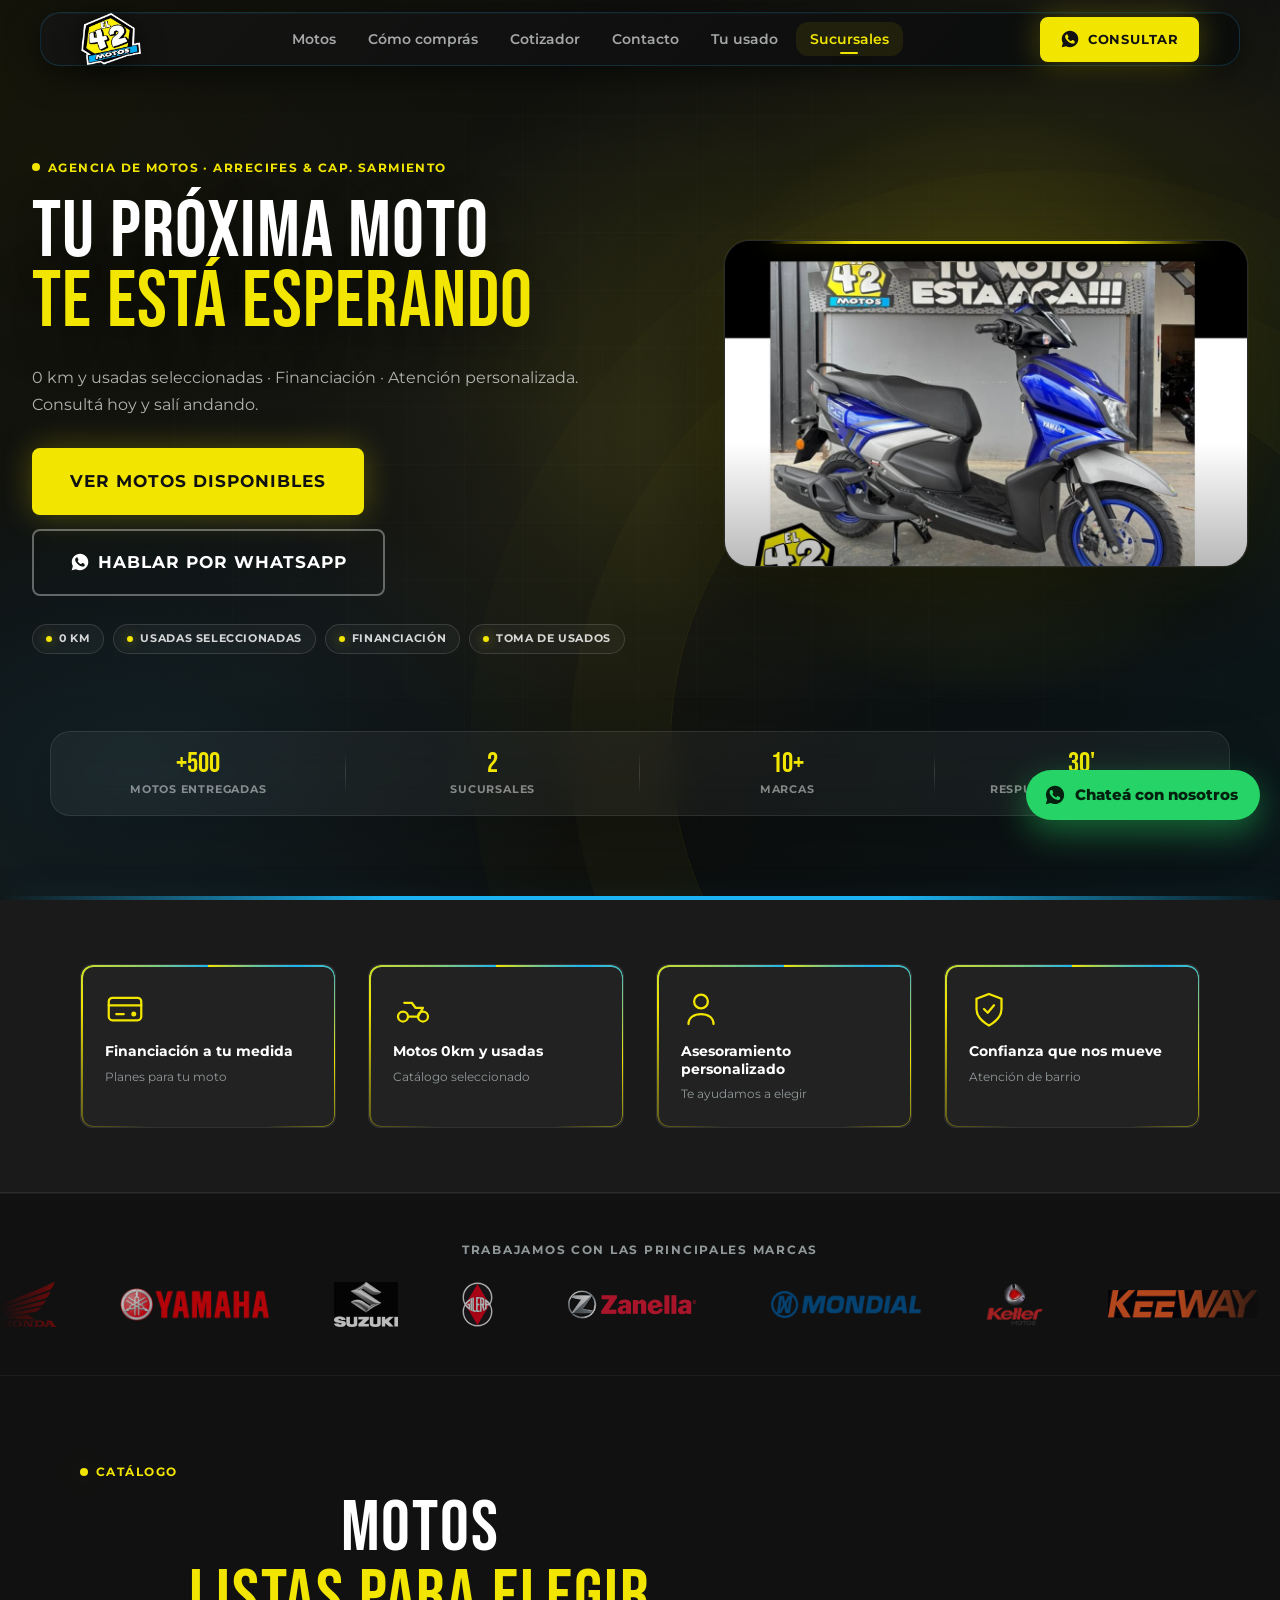
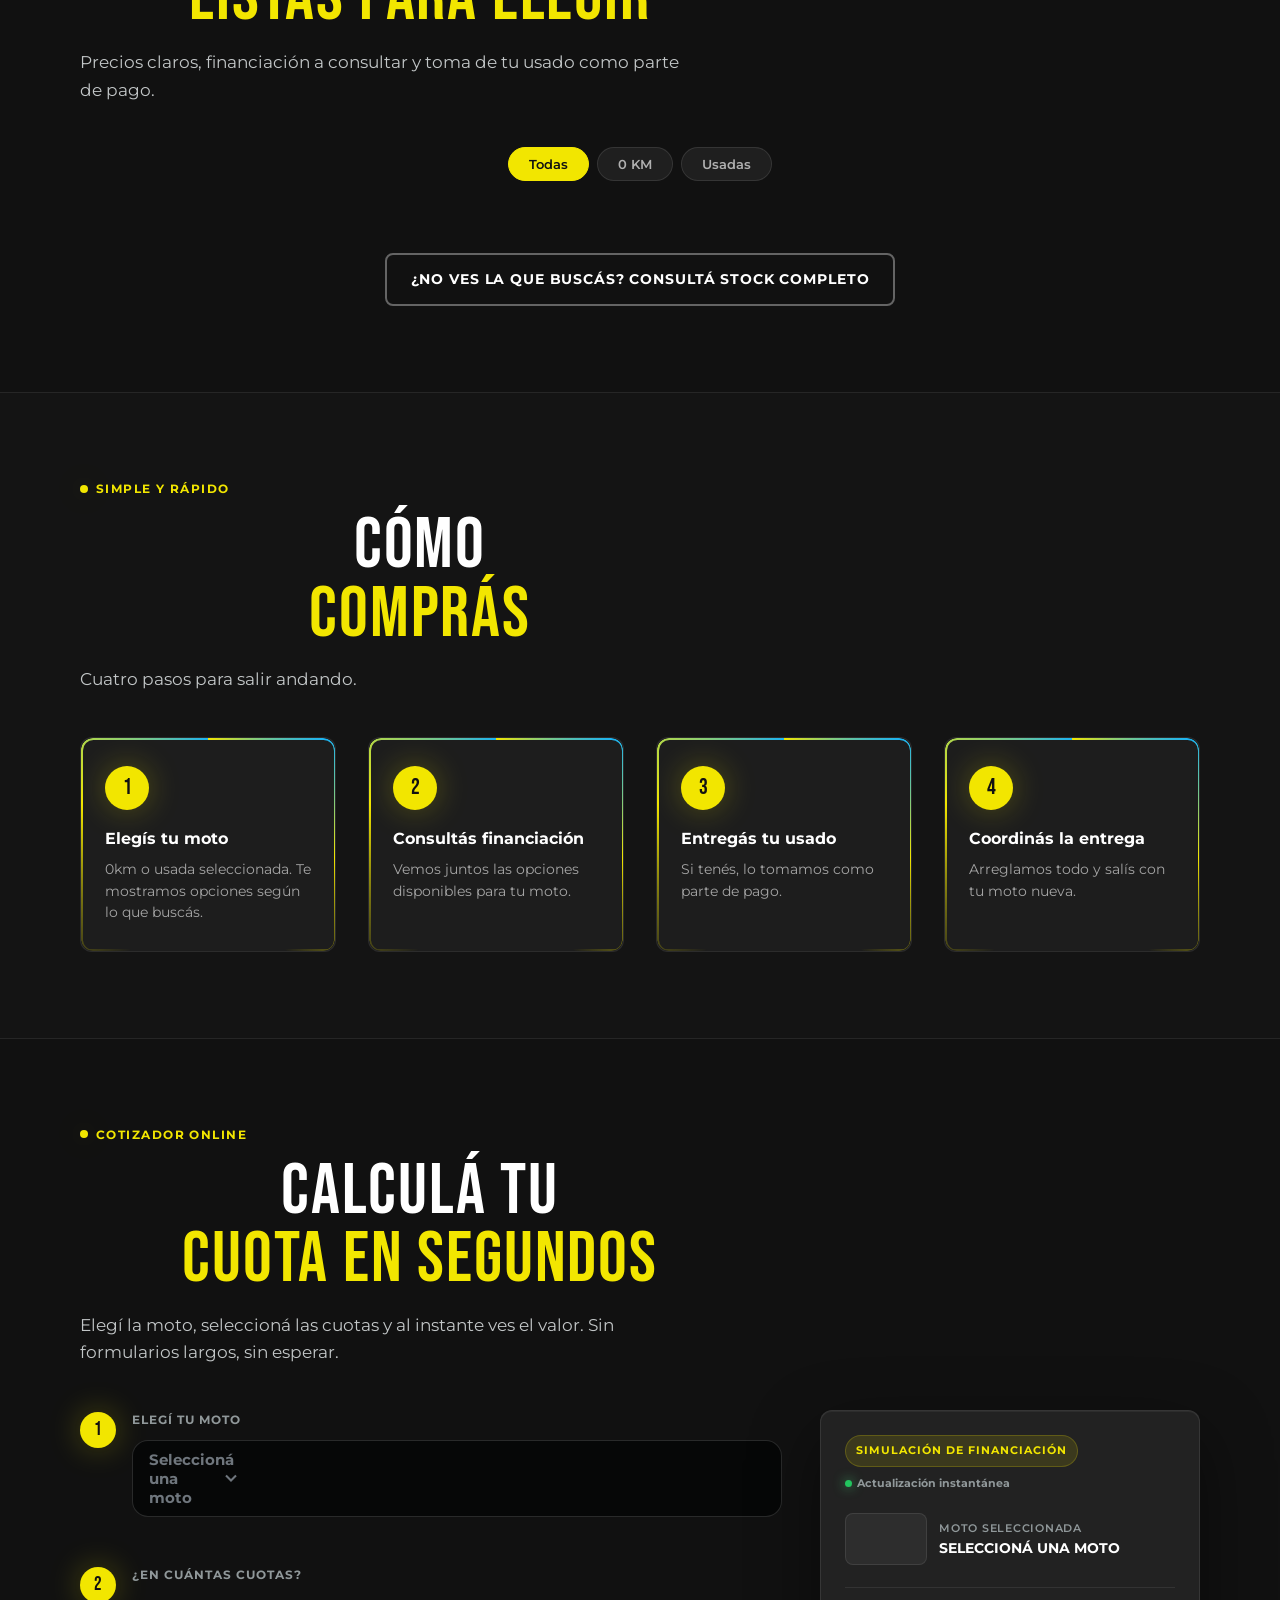
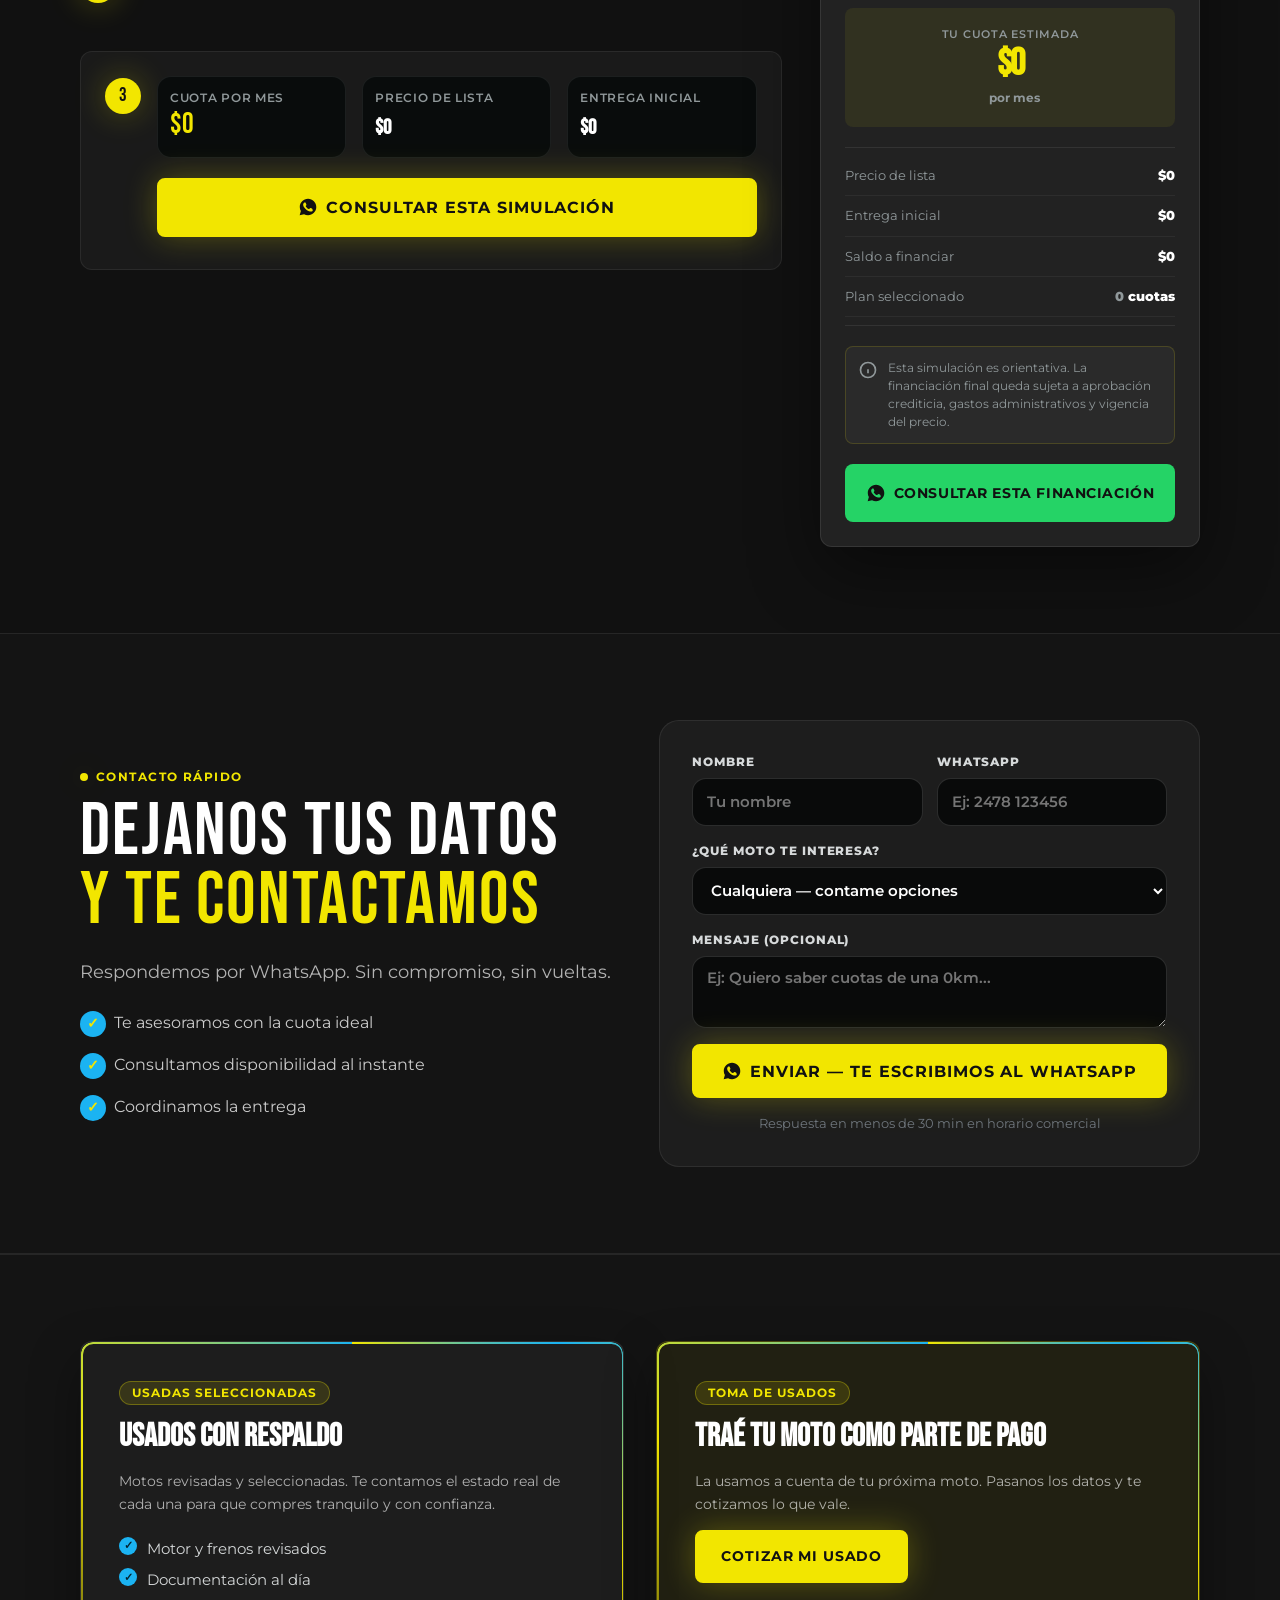
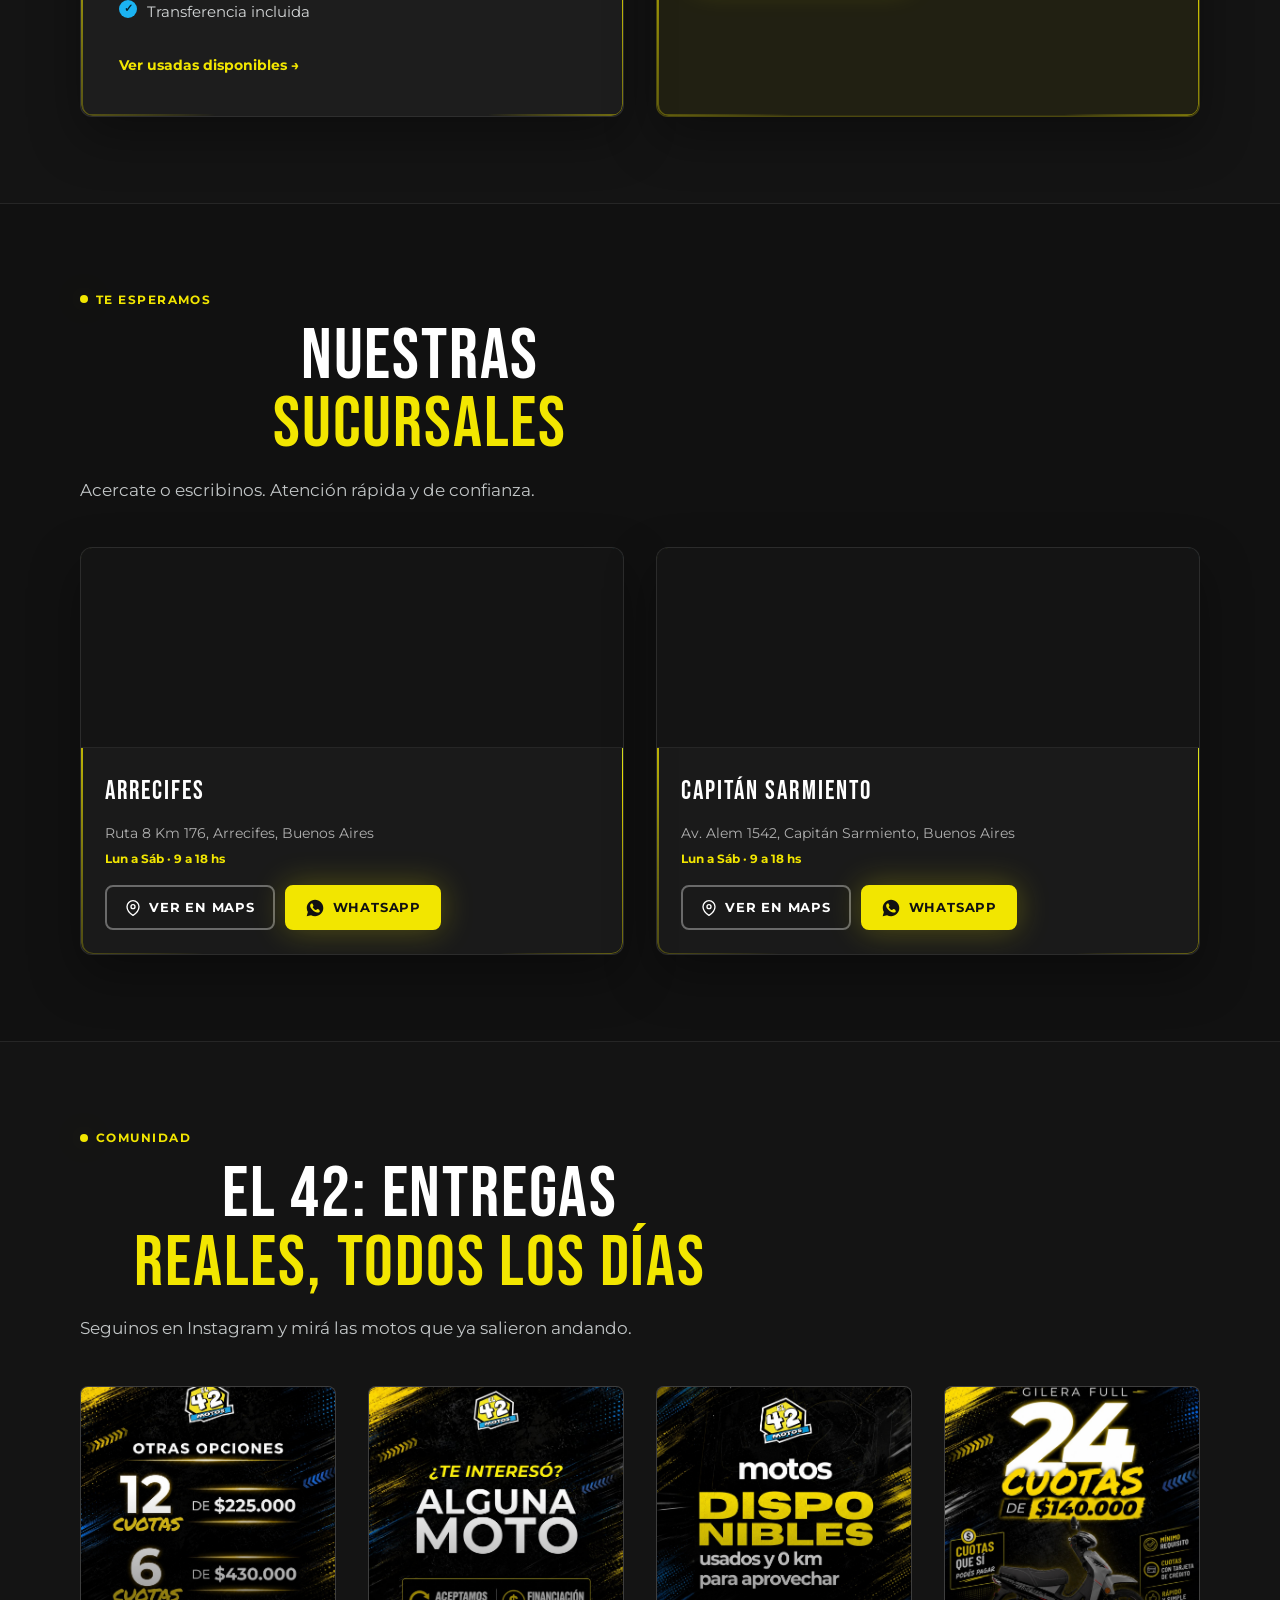
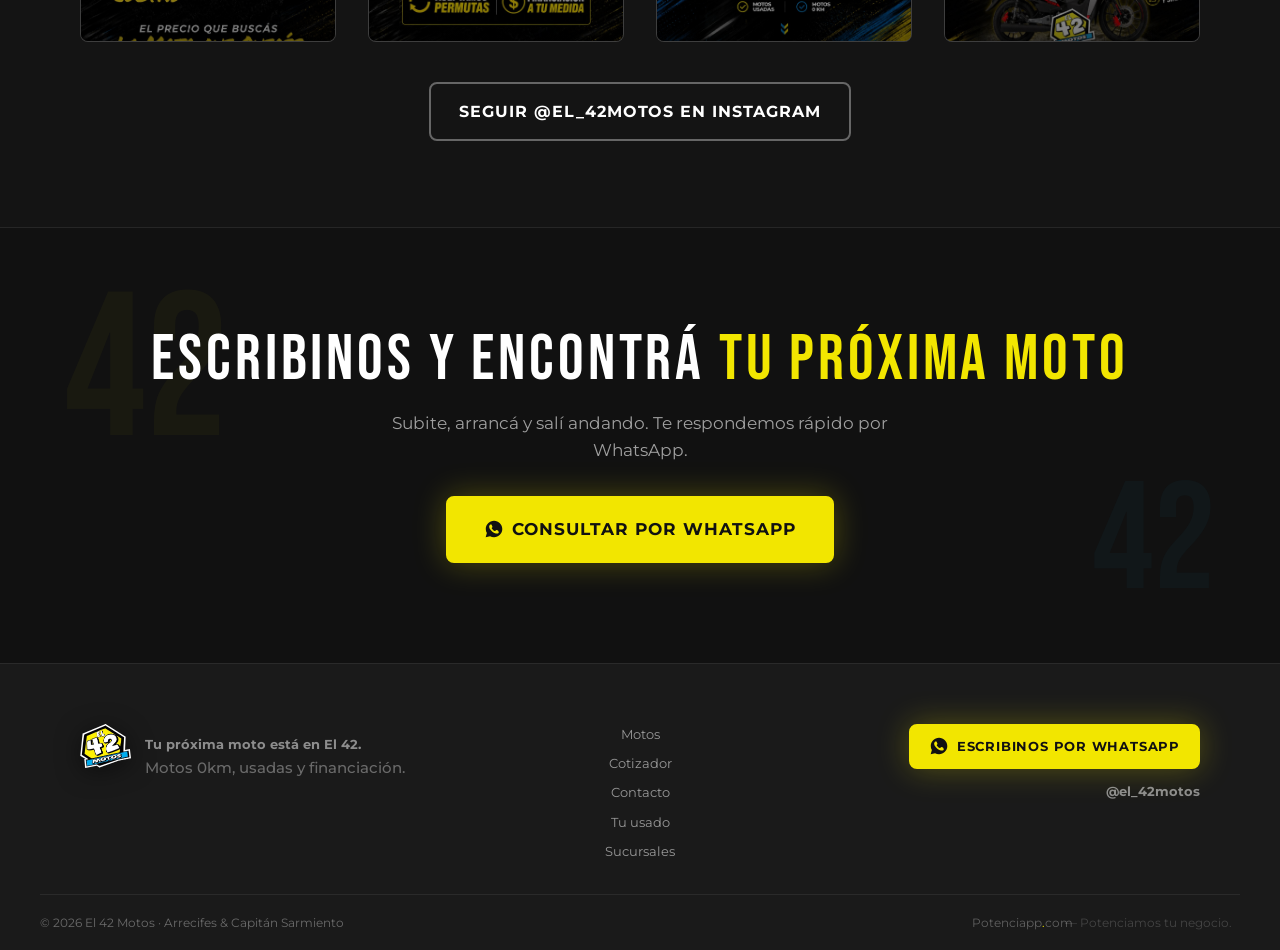
==== commit 690c6a4a: "fix: inline lead-form CSS conflict, add bg/border to .lead-form in styles.css" ====
--- a/index.html
+++ b/index.html
@@ -501,79 +501,7 @@
       /* ====================================================
          LEAD FORM
       ==================================================== */
-      .lead-wrap {
-        display: grid;
-        grid-template-columns: 1fr 1fr;
-        gap: clamp(32px, 5vw, 80px);
-        align-items: center;
-      }
-
-      .ticklist { margin: 16px 0 0; }
-      .ticklist li {
-        position: relative;
-        padding-left: 24px;
-        margin-bottom: 10px;
-        font-size: .88rem;
-        color: rgba(255,255,255,.7);
-      }
-      .ticklist li::before {
-        content: '✓';
-        position: absolute;
-        left: 0;
-        color: var(--yellow);
-        font-weight: 700;
-      }
-      .ticklist--compact li { margin-bottom: 6px; font-size: .82rem; }
-
-      .lead-form {
-        background: rgba(255,255,255,.04);
-        border: 1px solid rgba(255,255,255,.08);
-        border-radius: var(--radius);
-        padding: clamp(20px, 3vw, 32px);
-      }
-
-      .lead-form__grid { display: grid; grid-template-columns: 1fr 1fr; gap: 14px; margin-bottom: 14px; }
-      .lead-field { display: flex; flex-direction: column; gap: 6px; margin-bottom: 14px; }
-      .lead-field:last-of-type { margin-bottom: 0; }
-      .lead-field span { font-size: .78rem; font-weight: 600; color: rgba(255,255,255,.7); letter-spacing: .03em; }
-
-      .lead-field input,
-      .lead-field select,
-      .lead-field textarea {
-        background: rgba(255,255,255,.07);
-        border: 1px solid rgba(255,255,255,.12);
-        border-radius: var(--radius-sm);
-        padding: 11px 14px;
-        color: var(--white);
-        font-family: var(--font-body);
-        font-size: .88rem;
-        outline: none;
-        transition: border-color .15s;
-        width: 100%;
-      }
-      .lead-field input::placeholder,
-      .lead-field select::placeholder,
-      .lead-field textarea::placeholder { color: var(--muted); }
-      .lead-field input:focus,
-      .lead-field select:focus,
-      .lead-field textarea:focus { border-color: var(--yellow); }
-      .lead-field select option { background: var(--dark2); }
-      .lead-field textarea { resize: vertical; min-height: 72px; }
-
-      .lead-form__btn { width: 100%; justify-content: center; margin-top: 14px; }
-      .lead-form__foot { text-align: center; font-size: .75rem; color: var(--muted); margin-top: 10px; }
-
-      .lead-form__success {
-        display: none;
-        text-align: center;
-        padding: 24px;
-        background: rgba(34,197,94,.1);
-        border: 1px solid rgba(34,197,94,.3);
-        border-radius: var(--radius-sm);
-        margin-top: 16px;
-      }
-      .lead-form__success strong { display: block; font-size: 1.1rem; color: #22c55e; margin-bottom: 8px; }
-      .lead-form__success p { font-size: .85rem; color: rgba(255,255,255,.7); }
+      /* lead-wrap, lead-form, lead-field movido a css/styles.css */
 
       /* ====================================================
          FEATURE CARDS (usados)
--- a/css/styles.css
+++ b/css/styles.css
@@ -1177,18 +1177,14 @@
 
   .cs-result-grid {
     display: grid;
-    grid-template-columns: repeat(2, minmax(0, 1fr));
-    gap: 10px;
+    grid-template-columns: 1fr;
+    gap: 8px;
     width: 100%;
-  }
-
-  .cs-result-grid > :first-child {
-    grid-column: 1 / -1;
   }
 
   .cs-result-grid > div {
     min-width: 0;
-    padding: 14px 12px;
+    padding: 14px 16px;
   }
 
   .cs-result__label {
@@ -1196,14 +1192,20 @@
     line-height: 1.3;
   }
 
-  .cs-result__value,
+  .cs-result__value {
+    display: block;
+    max-width: 100%;
+    font-size: clamp(1.25rem, 7vw, 1.8rem);
+    line-height: 1;
+  }
+
   .cs-result__price,
   .cs-result__down {
     display: block;
     max-width: 100%;
-    font-size: clamp(1.25rem, 7vw, 1.8rem);
-    line-height: 1;
-    white-space: nowrap;
+    font-size: .85rem;
+    line-height: 1.25;
+    overflow-wrap: break-word;
   }
 
   .cs-step {
@@ -3349,6 +3351,17 @@
     font-size: clamp(3rem, 10vw, 4.7rem);
     line-height: 0.95;
   }
+
+  .contact-copy {
+    max-width: 100%;
+    align-items: center;
+    text-align: center;
+  }
+
+  .contact-copy__eyebrow {
+    margin-right: auto;
+    margin-left: auto;
+  }
 }
 
 @media (max-width: 480px) {
@@ -3391,6 +3404,10 @@
 .lead-form {
   display: grid;
   gap: 16px;
+  background: rgba(255,255,255,.04);
+  border: 1px solid rgba(255,255,255,.08);
+  border-radius: var(--radius-lg);
+  padding: clamp(20px, 3vw, 32px);
 }
 .lead-form__grid {
   display: grid;
@@ -3467,7 +3484,7 @@
 }
 
 @media (max-width: 580px) {
-  .cs-result-grid { grid-template-columns: 1fr 1fr; }
+  .cs-result-grid { grid-template-columns: 1fr; }
   .lead-form__grid { grid-template-columns: 1fr; }
   .plan-btn { min-width: 60px; padding: 10px 10px; font-size: .78rem; }
   .cs-trigger { min-height: 48px; }
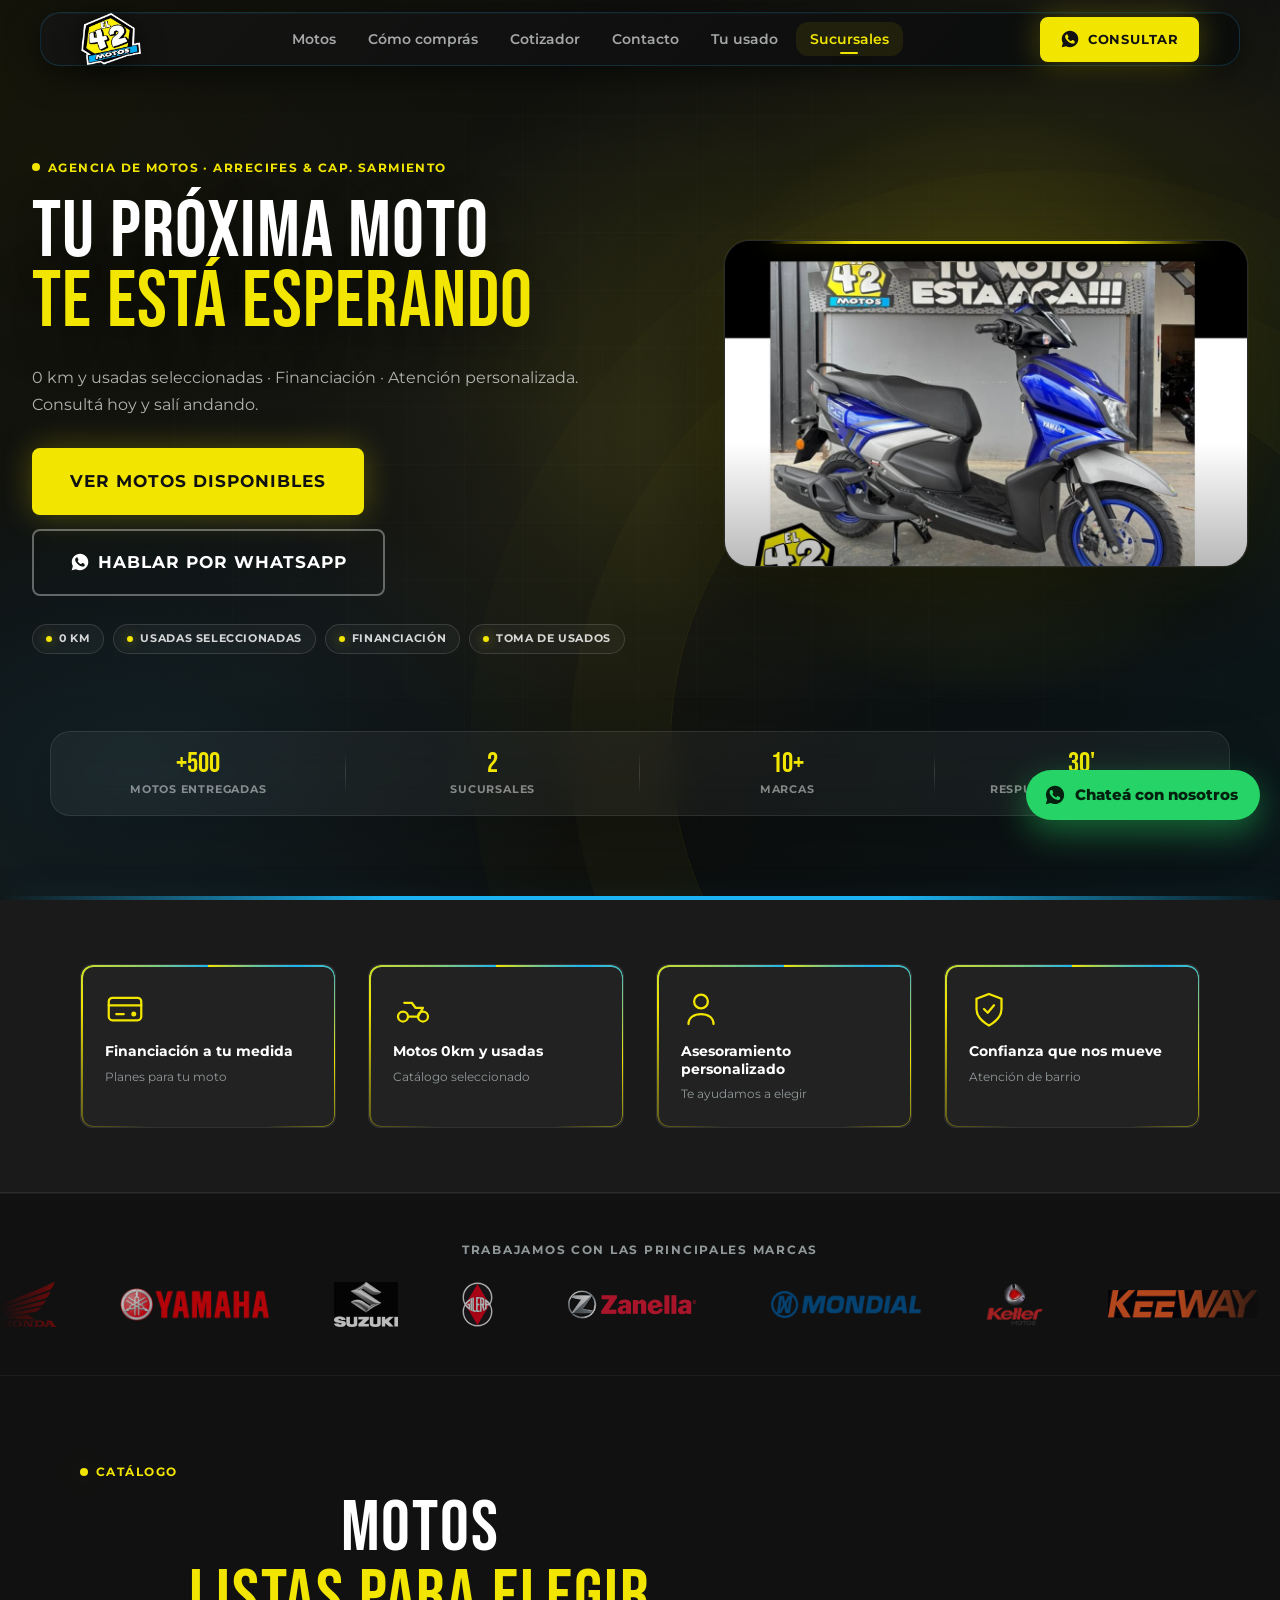
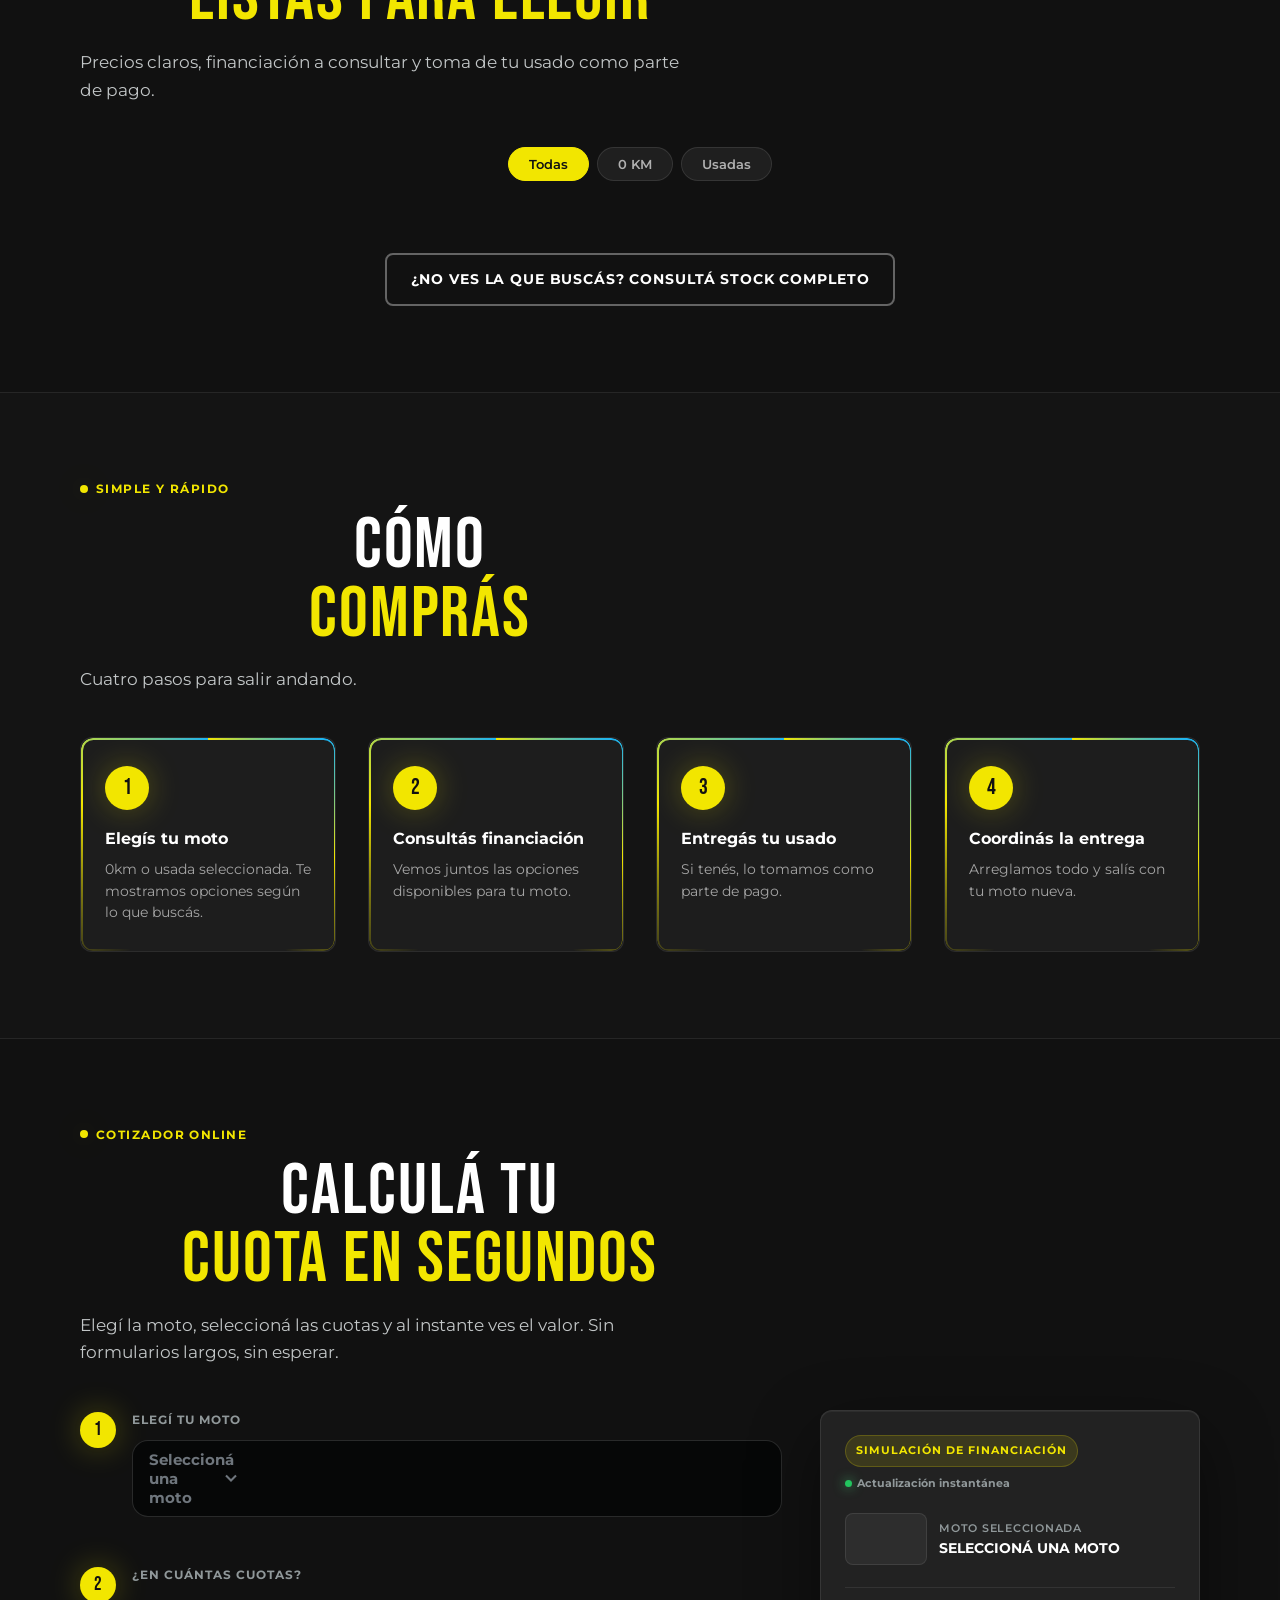
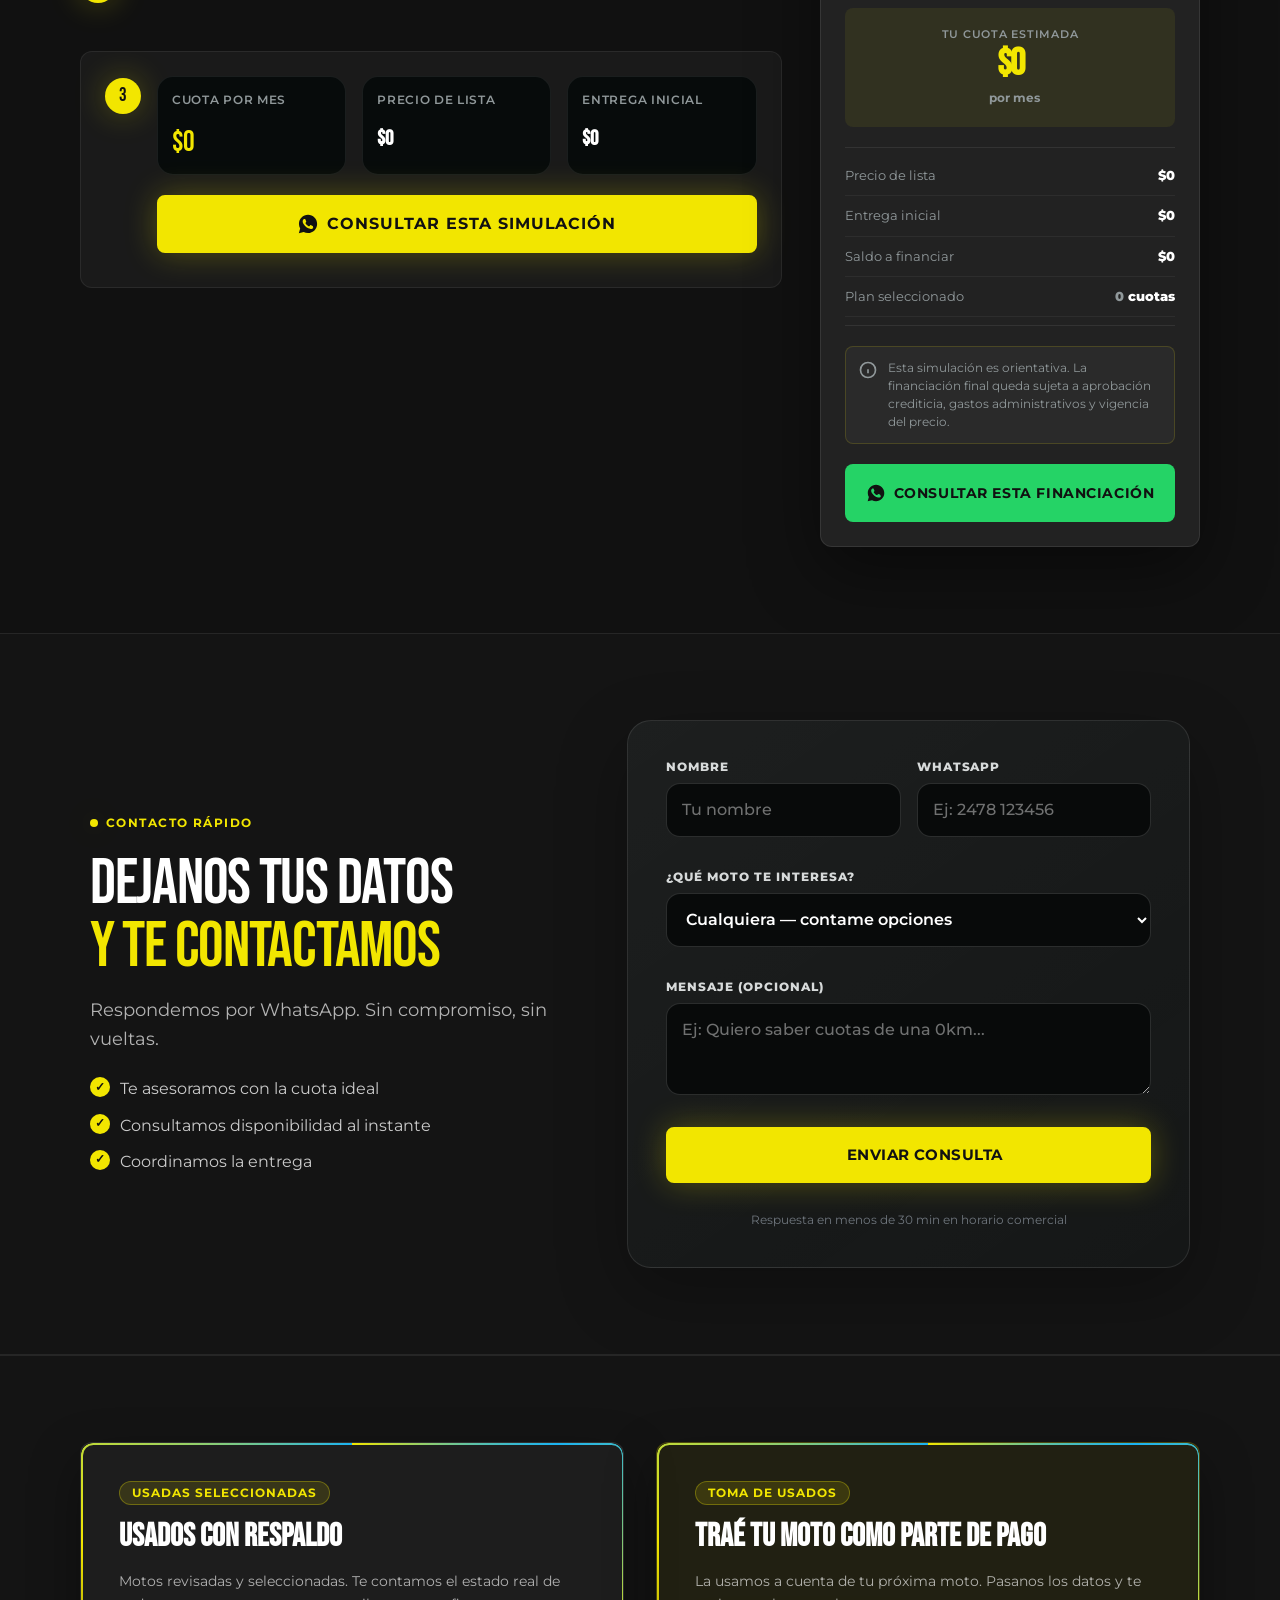
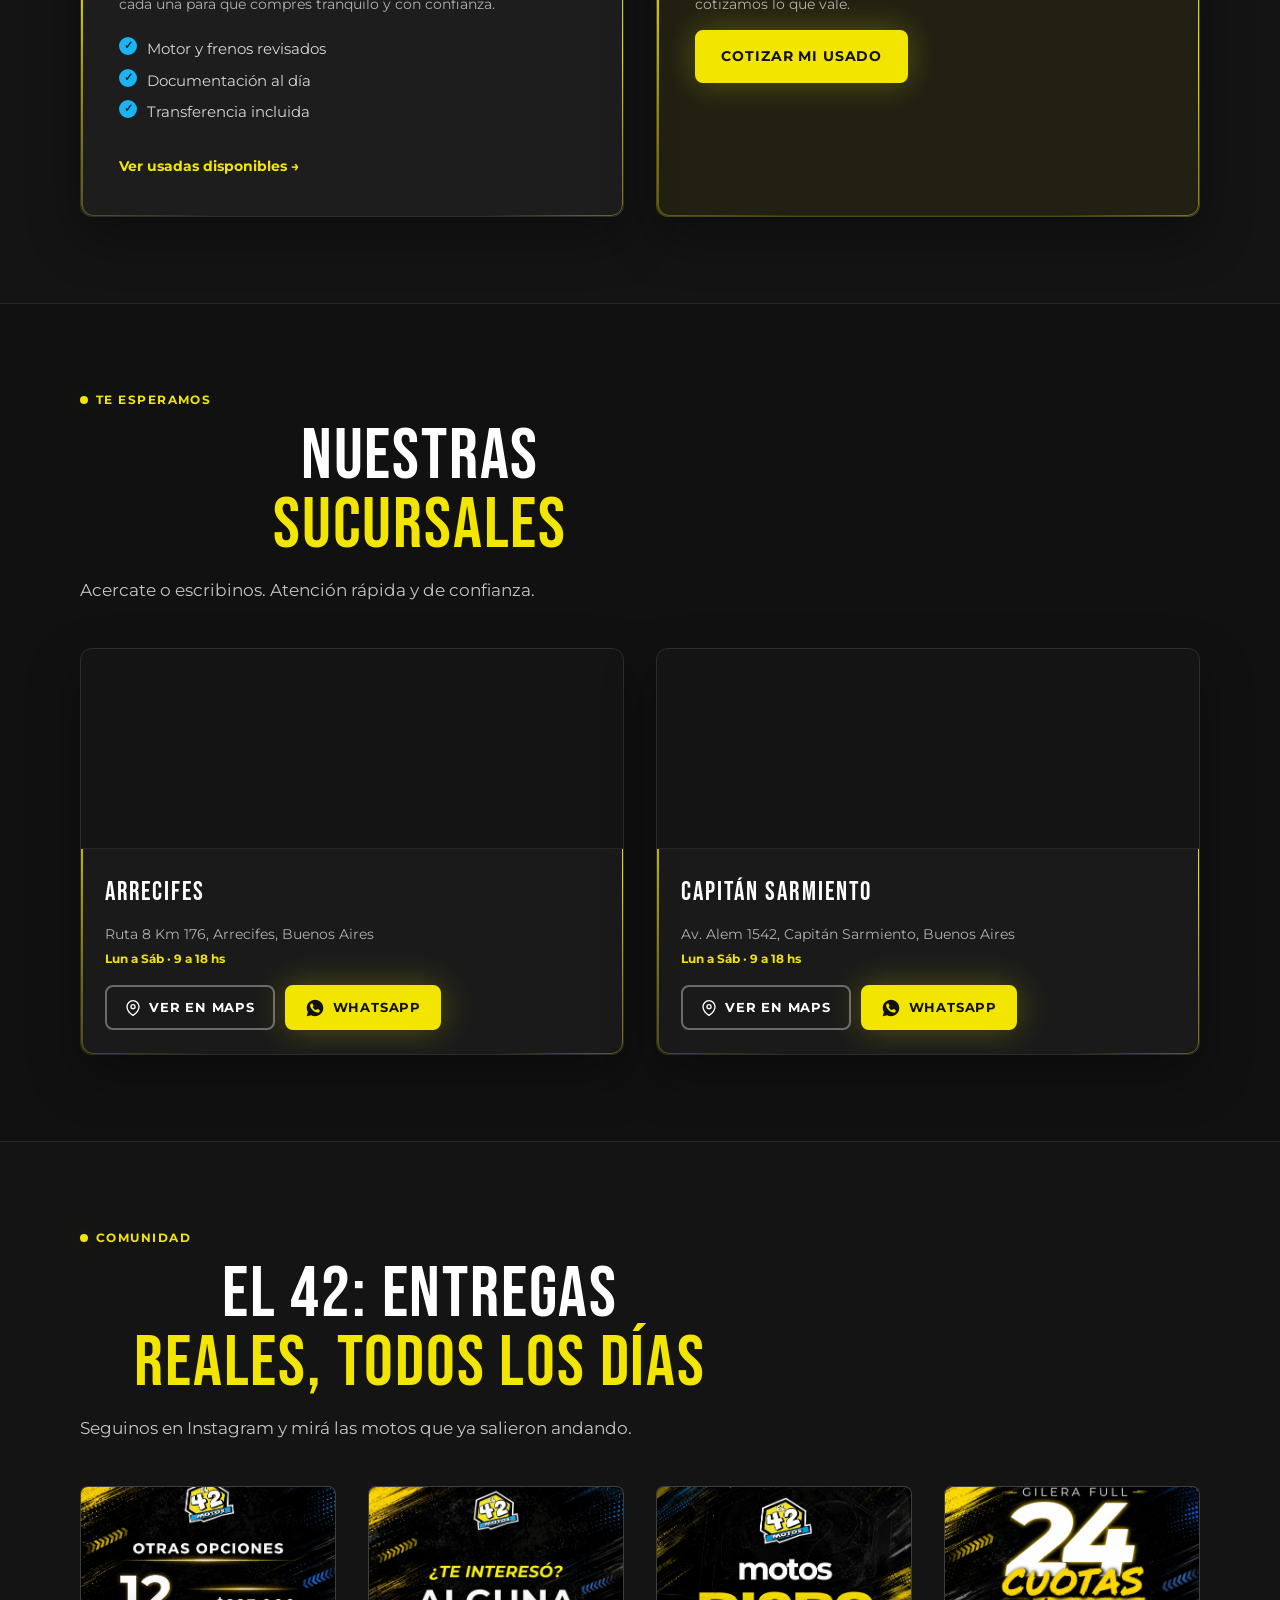
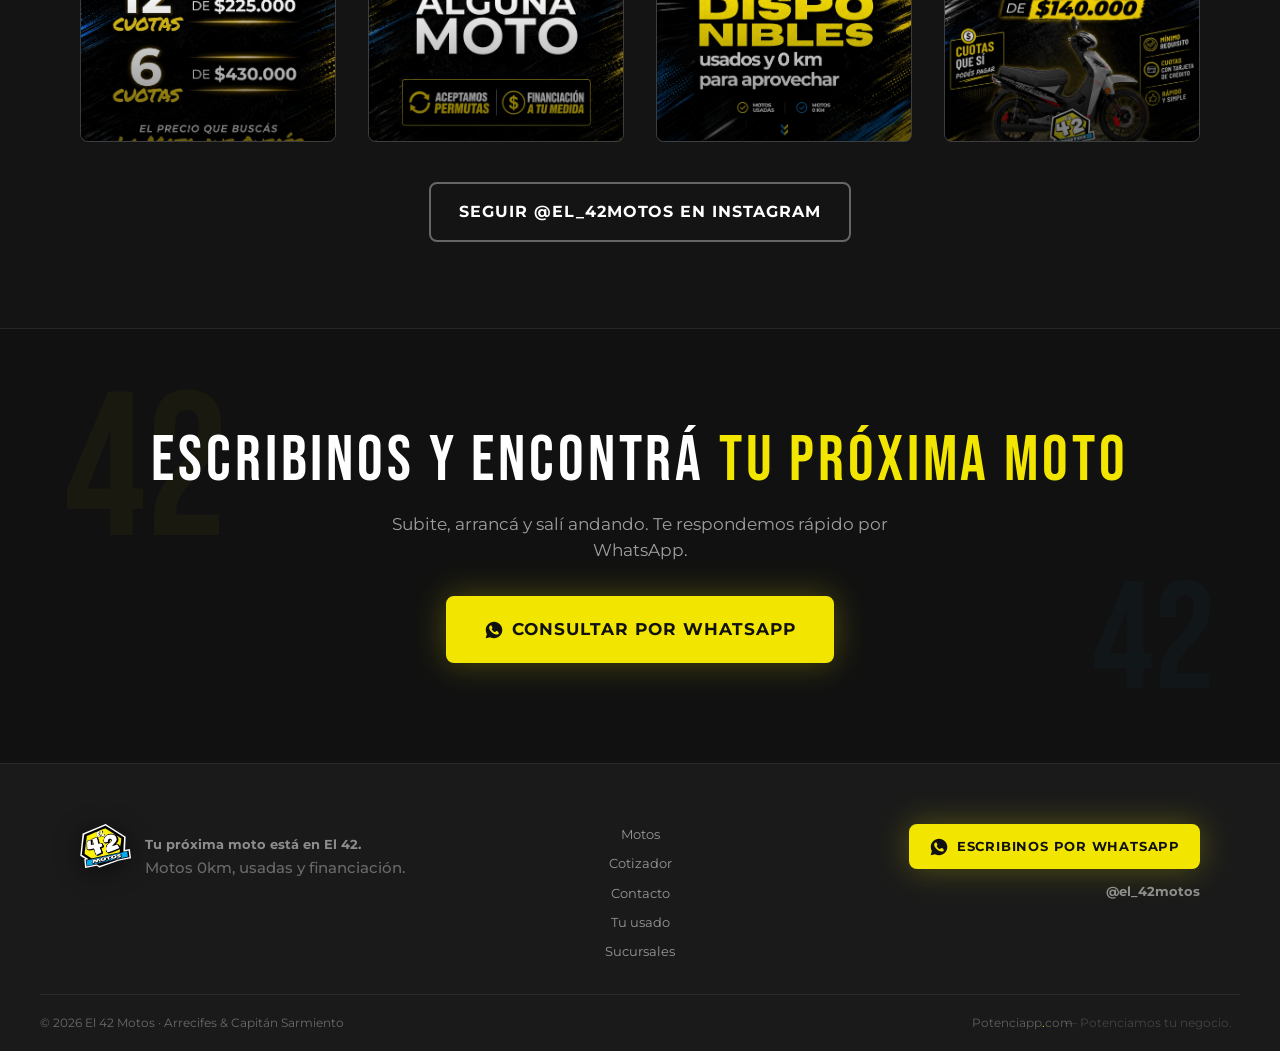
==== commit 6b2e9ea1: "fix: section__foot btn full-width on mobile + word-break" ====
--- a/index.html
+++ b/index.html
@@ -1275,12 +1275,18 @@
                 <span>Mensaje (opcional)</span>
                 <textarea id="leadMessage" rows="2" placeholder="Ej: Quiero saber cuotas de una 0km..."></textarea>
               </label>
-              <button type="submit" class="btn btn--primary btn--lg lead-form__btn" id="leadSubmitBtn">
-                <svg class="ico-wa" viewBox="0 0 24 24" aria-hidden="true"><path d="M12.04 2C6.58 2 2.13 6.45 2.13 11.91c0 1.75.46 3.45 1.32 4.95L2 22l5.25-1.38c1.45.79 3.08 1.21 4.79 1.21 5.46 0 9.91-4.45 9.91-9.91C21.95 6.45 17.5 2 12.04 2zm5.8 14.06c-.24.68-1.2 1.26-1.97 1.42-.52.11-1.2.2-3.5-.75-2.94-1.22-4.83-4.2-4.98-4.39-.14-.2-1.19-1.58-1.19-3.01 0-1.43.75-2.13 1.02-2.42.24-.27.64-.39.99-.39.12 0 .23 0 .33.01.29.01.43.03.62.48.24.56.81 1.96.88 2.1.07.14.12.31.02.51-.09.2-.14.31-.27.48-.14.16-.29.36-.41.49-.14.14-.28.29-.12.57.16.27.71 1.17 1.53 1.9 1.05.94 1.94 1.23 2.21 1.37.27.14.43.12.59-.07.16-.2.68-.79.86-1.06.18-.27.36-.23.61-.14.25.09 1.61.76 1.88.9.27.14.46.2.52.31.07.11.07.62-.17 1.29z" fill="currentColor"/></svg>
-                Enviar — te escribimos al WhatsApp
+              <button
+  type="submit"
+  class="btn btn--primary btn--lg lead-form__btn"
+  id="leadSubmitBtn"
+>
+  <svg class="ico-wa" viewBox="0 0 24 24" aria-hidden="true">
+    <!-- path -->
+  </svg>
+
+  Enviar consulta
               </button>
               <p class="lead-form__foot">Respuesta en menos de 30 min en horario comercial</p>
-
               <div class="lead-form__success" id="leadSuccess">
                 <strong>¡Recibido!</strong>
                 <p>Te escribimos al WhatsApp en los próximos minutos. Si querés hablar ya mismo, tocá acá.</p>
--- a/css/styles.css
+++ b/css/styles.css
@@ -2476,10 +2476,10 @@
 
 @media (max-width: 760px) {
   .container { width: min(100% - 28px, var(--container)); }
-  .btn { white-space: normal; text-align: center; }
+  .btn { white-space: normal; text-align: center; word-break: break-word; }
   .section__head { text-align: center; margin-inline: auto; }
   .filters { justify-content: center; }
-  .location__btns .btn, .feature .btn { width: 100%; }
+  .location__btns .btn, .feature .btn, .section__foot .btn { width: 100%; }
   .footer__contact { align-items: stretch; }
 }
 
@@ -3840,4 +3840,676 @@
   .cs-moto-price {
     font-size: .86rem;
   }
+}
+
+/* ==========================================================
+   FORMULARIO DE CONTACTO — RESPONSIVE FIX
+   ========================================================== */
+
+#contacto,
+#contacto * {
+  box-sizing: border-box;
+}
+
+#contacto {
+  overflow: hidden;
+}
+
+#contacto .container {
+  width: min(100% - 32px, 1180px);
+  margin-inline: auto;
+}
+
+/* CONTENEDOR GENERAL */
+.lead-wrap {
+  display: grid;
+  grid-template-columns: minmax(0, 0.9fr) minmax(420px, 1.1fr);
+  align-items: center;
+  gap: clamp(32px, 6vw, 80px);
+
+  width: 100%;
+  min-width: 0;
+}
+
+/* COLUMNA DE TEXTO */
+.contact-copy {
+  min-width: 0;
+}
+
+.contact-copy__title {
+  display: flex;
+  flex-direction: column;
+  gap: 2px;
+
+  margin: 12px 0 18px;
+  font-size: clamp(2.4rem, 5vw, 4.8rem);
+  line-height: 0.95;
+  letter-spacing: -0.02em;
+  text-wrap: balance;
+}
+
+.contact-copy__title span {
+  display: block;
+  max-width: 100%;
+}
+
+.contact-copy__title-accent {
+  color: var(--color-primary, #f2e600);
+}
+
+.contact-copy__lead {
+  max-width: 520px;
+  margin: 0 0 24px;
+  font-size: clamp(1rem, 1.4vw, 1.15rem);
+  line-height: 1.6;
+}
+
+.contact-copy__benefits {
+  display: grid;
+  gap: 13px;
+  margin: 0;
+  padding: 0;
+  list-style: none;
+}
+
+.contact-copy__benefits li {
+  position: relative;
+  padding-left: 30px;
+  line-height: 1.45;
+}
+
+.contact-copy__benefits li::before {
+  content: "✓";
+  position: absolute;
+  top: 0;
+  left: 0;
+
+  display: grid;
+  place-items: center;
+
+  width: 20px;
+  height: 20px;
+  border-radius: 50%;
+
+  background: var(--color-primary, #f2e600);
+  color: #111;
+  font-size: 0.72rem;
+  font-weight: 900;
+}
+
+/* FORMULARIO */
+.lead-form {
+  width: 100%;
+  min-width: 0;
+
+  padding: clamp(22px, 3vw, 38px);
+  border: 1px solid rgba(255, 255, 255, 0.1);
+  border-radius: 24px;
+
+  background:
+    linear-gradient(
+      145deg,
+      rgba(255, 255, 255, 0.055),
+      rgba(255, 255, 255, 0.018)
+    ),
+    #101212;
+
+  box-shadow: 0 24px 70px rgba(0, 0, 0, 0.28);
+}
+
+.lead-form__grid {
+  display: grid;
+  grid-template-columns: repeat(2, minmax(0, 1fr));
+  gap: 16px;
+}
+
+.lead-field {
+  display: grid;
+  gap: 8px;
+  min-width: 0;
+  margin-bottom: 16px;
+}
+
+.lead-field span {
+  font-size: 0.76rem;
+  font-weight: 800;
+  line-height: 1.3;
+  letter-spacing: 0.08em;
+  text-transform: uppercase;
+  color: #d7dada;
+}
+
+.lead-field input,
+.lead-field select,
+.lead-field textarea {
+  display: block;
+
+  width: 100%;
+  max-width: 100%;
+  min-width: 0;
+
+  border: 1px solid rgba(255, 255, 255, 0.14);
+  border-radius: 14px;
+  outline: none;
+
+  background: #080a0a;
+  color: #fff;
+
+  font-family: inherit;
+  font-size: 16px;
+  font-weight: 600;
+
+  transition:
+    border-color 0.2s ease,
+    box-shadow 0.2s ease,
+    background 0.2s ease;
+}
+
+.lead-field input,
+.lead-field select {
+  min-height: 54px;
+  padding: 0 15px;
+}
+
+.lead-field textarea {
+  min-height: 92px;
+  padding: 14px 15px;
+  line-height: 1.45;
+  resize: vertical;
+}
+
+.lead-field select {
+  appearance: auto;
+}
+
+.lead-field input:focus,
+.lead-field select:focus,
+.lead-field textarea:focus {
+  border-color: var(--color-primary, #f2e600);
+  background: #0c0f0f;
+  box-shadow: 0 0 0 4px rgba(242, 230, 0, 0.1);
+}
+
+.lead-field input::placeholder,
+.lead-field textarea::placeholder {
+  color: rgba(255, 255, 255, 0.42);
+  font-weight: 500;
+}
+
+/* BOTÓN */
+.lead-form__btn {
+  display: flex;
+  align-items: center;
+  justify-content: center;
+  gap: 11px;
+
+  width: 100%;
+  min-width: 0;
+  min-height: 58px;
+  padding: 13px 20px;
+
+  text-align: center;
+  white-space: normal;
+  line-height: 1.25;
+}
+
+.lead-form__btn .ico-wa {
+  width: 23px;
+  height: 23px;
+  min-width: 23px;
+  flex: 0 0 23px;
+}
+
+.lead-form__foot {
+  margin: 12px 0 0;
+  text-align: center;
+  color: var(--color-muted, #929899);
+  font-size: 0.78rem;
+  line-height: 1.45;
+}
+
+/* MENSAJE DE ÉXITO */
+.lead-form__success {
+  display: none;
+  width: 100%;
+  min-width: 0;
+  padding: 22px;
+  border-radius: 18px;
+  background: rgba(37, 211, 102, 0.08);
+  border: 1px solid rgba(37, 211, 102, 0.25);
+  text-align: center;
+}
+
+.lead-form__success strong {
+  display: block;
+  margin-bottom: 8px;
+  font-size: 1.3rem;
+}
+
+.lead-form__success p {
+  margin: 0;
+  line-height: 1.55;
+}
+
+/* TABLET */
+@media (max-width: 900px) {
+  #contacto .container {
+    width: min(100% - 28px, 720px);
+  }
+
+  .lead-wrap {
+    grid-template-columns: minmax(0, 1fr);
+    gap: 34px;
+  }
+
+  .contact-copy {
+    text-align: center;
+  }
+
+  .contact-copy__lead {
+    margin-inline: auto;
+  }
+
+  .contact-copy__benefits {
+    width: fit-content;
+    max-width: 100%;
+    margin-inline: auto;
+    text-align: left;
+  }
+
+  .contact-copy__title {
+    font-size: clamp(2.6rem, 9vw, 4.4rem);
+  }
+}
+
+/* CELULAR */
+@media (max-width: 600px) {
+  #contacto {
+    padding-block: 54px;
+  }
+
+  #contacto .container {
+    width: min(100% - 22px, 520px);
+  }
+
+  .lead-wrap {
+    gap: 26px;
+  }
+
+  .contact-copy__eyebrow {
+    justify-content: center;
+  }
+
+  .contact-copy__title {
+    gap: 5px;
+    margin: 10px 0 15px;
+    font-size: clamp(2.15rem, 11vw, 3.25rem);
+    line-height: 0.98;
+  }
+
+  .contact-copy__lead {
+    margin-bottom: 20px;
+    font-size: 0.98rem;
+  }
+
+  .contact-copy__benefits {
+    gap: 11px;
+    font-size: 0.9rem;
+  }
+
+  .lead-form {
+    padding: 20px 15px;
+    border-radius: 20px;
+  }
+
+  .lead-form__grid {
+    grid-template-columns: minmax(0, 1fr);
+    gap: 0;
+  }
+
+  .lead-field {
+    margin-bottom: 14px;
+  }
+
+  .lead-field input,
+  .lead-field select {
+    min-height: 52px;
+  }
+
+  .lead-form__btn {
+    min-height: 56px;
+    padding-inline: 14px;
+    font-size: 0.9rem;
+  }
+}
+
+/* CELULARES MUY CHICOS */
+@media (max-width: 380px) {
+  #contacto .container {
+    width: calc(100% - 16px);
+  }
+
+  .contact-copy__title {
+    font-size: 2rem;
+  }
+
+  .lead-form {
+    padding: 17px 12px;
+    border-radius: 17px;
+  }
+
+  .lead-form__btn {
+    gap: 8px;
+    padding-inline: 10px;
+    font-size: 0.82rem;
+  }
+
+  .lead-form__btn .ico-wa {
+    width: 20px;
+    height: 20px;
+    min-width: 20px;
+    flex-basis: 20px;
+  }
+
+  .lead-form__foot {
+    font-size: 0.72rem;
+  }
+}
+
+/* FIX BOTÓN FORMULARIO EN MOBILE */
+#contacto .lead-form__btn {
+  width: 100%;
+  max-width: 100%;
+  min-width: 0 !important;
+  height: auto;
+  min-height: 56px;
+
+  display: flex;
+  align-items: center;
+  justify-content: center;
+  gap: 9px;
+
+  padding: 14px 16px;
+  box-sizing: border-box;
+
+  white-space: normal !important;
+  overflow: hidden;
+  text-align: center;
+  line-height: 1.25;
+  overflow-wrap: anywhere;
+
+  font-size: clamp(.78rem, 3.5vw, .95rem);
+  letter-spacing: .03em;
+}
+
+#contacto .lead-form__btn .ico-wa {
+  width: 21px;
+  height: 21px;
+  min-width: 21px;
+  flex-shrink: 0;
+}
+
+@media (max-width: 480px) {
+  #contacto .lead-form__btn {
+    padding: 13px 10px;
+    font-size: .78rem;
+    letter-spacing: .015em;
+  }
+}
+
+@media (max-width: 370px) {
+  #contacto .lead-form__btn {
+    font-size: .72rem;
+  }
+}
+
+/* =====================================================
+   RESULTADO DEL COTIZADOR — RESPONSIVE
+   ===================================================== */
+
+.cs-step--result,
+.cs-step--result * {
+  box-sizing: border-box;
+}
+
+.cs-step--result {
+  width: 100%;
+  max-width: 100%;
+  min-width: 0;
+}
+
+.cs-step--result .cs-step__body {
+  width: 100%;
+  max-width: 100%;
+  min-width: 0;
+}
+
+.cs-result-grid {
+  display: grid;
+  grid-template-columns: repeat(3, minmax(0, 1fr));
+  gap: 12px;
+  width: 100%;
+  min-width: 0;
+  margin-bottom: 18px;
+}
+
+.cs-result-grid > div {
+  min-width: 0;
+  padding: 16px 14px;
+  border: 1px solid rgba(255, 255, 255, 0.08);
+  border-radius: 16px;
+  background: #070b0b;
+  overflow: hidden;
+}
+
+.cs-result__label {
+  display: block;
+  min-height: 32px;
+  margin-bottom: 7px;
+
+  color: #90989a;
+  font-size: 0.7rem;
+  font-weight: 800;
+  line-height: 1.25;
+  letter-spacing: 0.06em;
+  text-transform: uppercase;
+}
+
+.cs-result__value,
+.cs-result__price,
+.cs-result__down {
+  display: block;
+  max-width: 100%;
+
+  font-size: clamp(1.1rem, 2.2vw, 1.75rem);
+  line-height: 1;
+  letter-spacing: -0.03em;
+  white-space: nowrap;
+
+  font-variant-numeric: tabular-nums;
+}
+
+.cs-result__value {
+  color: var(--color-primary, #f2e600);
+}
+
+.cs-result__price {
+  color: #fff;
+}
+
+.cs-result__down {
+  color: var(--color-secondary, #1bb3f2);
+}
+
+/* Botón de WhatsApp */
+.cs-wa-btn {
+  width: 100%;
+  max-width: 100%;
+  min-width: 0 !important;
+  min-height: 58px;
+
+  display: flex;
+  align-items: center;
+  justify-content: center;
+  gap: 10px;
+
+  padding: 13px 18px;
+  text-align: center;
+  white-space: normal !important;
+  line-height: 1.2;
+}
+
+.cs-wa-btn .ico-wa {
+  width: 22px;
+  height: 22px;
+  min-width: 22px;
+  flex-shrink: 0;
+}
+
+#csDisclaimer {
+  display: block;
+  margin-top: 10px !important;
+  color: #90989a;
+  font-size: 0.76rem;
+  line-height: 1.5;
+}
+
+/* TABLET */
+@media (max-width: 760px) {
+  .cs-step--result {
+    align-items: flex-start;
+  }
+
+  .cs-result-grid {
+    grid-template-columns: repeat(2, minmax(0, 1fr));
+    grid-template-areas:
+      "cuota cuota"
+      "precio entrega";
+    gap: 10px;
+  }
+
+  .cs-result-grid > div:nth-child(1) {
+    grid-area: cuota;
+  }
+
+  .cs-result-grid > div:nth-child(2) {
+    grid-area: precio;
+  }
+
+  .cs-result-grid > div:nth-child(3) {
+    grid-area: entrega;
+  }
+
+  .cs-result-grid > div:nth-child(1) {
+    padding: 18px;
+    background:
+      linear-gradient(
+        135deg,
+        rgba(242, 230, 0, 0.08),
+        rgba(242, 230, 0, 0.01)
+      ),
+      #070b0b;
+    border-color: rgba(242, 230, 0, 0.2);
+  }
+
+  .cs-result-grid > div:nth-child(1) .cs-result__label {
+    min-height: auto;
+  }
+
+  .cs-result-grid > div:nth-child(1) .cs-result__value {
+    font-size: clamp(1.7rem, 8vw, 2.35rem);
+  }
+}
+
+/* CELULAR */
+@media (max-width: 520px) {
+  .cs-step--result {
+    display: grid;
+    grid-template-columns: 42px minmax(0, 1fr);
+    gap: 12px;
+    padding: 18px 12px;
+  }
+
+  .cs-step--result .cs-step__num {
+    width: 42px;
+    height: 42px;
+    min-width: 42px;
+    margin: 0;
+  }
+
+  .cs-result-grid {
+    gap: 8px;
+    margin-bottom: 14px;
+  }
+
+  .cs-result-grid > div {
+    min-height: 92px;
+    padding: 13px 10px;
+    border-radius: 13px;
+  }
+
+  .cs-result-grid > div:nth-child(1) {
+    min-height: auto;
+    padding: 15px 14px;
+  }
+
+  .cs-result__label {
+    min-height: 30px;
+    margin-bottom: 6px;
+    font-size: 0.62rem;
+    letter-spacing: 0.04em;
+  }
+
+  .cs-result__price,
+  .cs-result__down {
+    font-size: clamp(0.92rem, 4.5vw, 1.15rem);
+  }
+
+  .cs-wa-btn {
+    min-height: 56px;
+    padding: 12px 10px;
+    font-size: 0.82rem;
+    letter-spacing: 0.04em;
+  }
+
+  #csDisclaimer {
+    font-size: 0.7rem !important;
+    line-height: 1.45 !important;
+  }
+}
+
+/* CELULARES MUY ANGOSTOS */
+@media (max-width: 360px) {
+  .cs-step--result {
+    grid-template-columns: 36px minmax(0, 1fr);
+    gap: 9px;
+    padding-inline: 9px;
+  }
+
+  .cs-step--result .cs-step__num {
+    width: 36px;
+    height: 36px;
+    min-width: 36px;
+  }
+
+  .cs-result-grid {
+    grid-template-columns: minmax(0, 1fr);
+    grid-template-areas:
+      "cuota"
+      "precio"
+      "entrega";
+  }
+
+  .cs-result-grid > div {
+    min-height: auto;
+  }
+
+  .cs-result__label {
+    min-height: auto;
+  }
+
+  .cs-result__price,
+  .cs-result__down {
+    font-size: 1.1rem;
+  }
 }
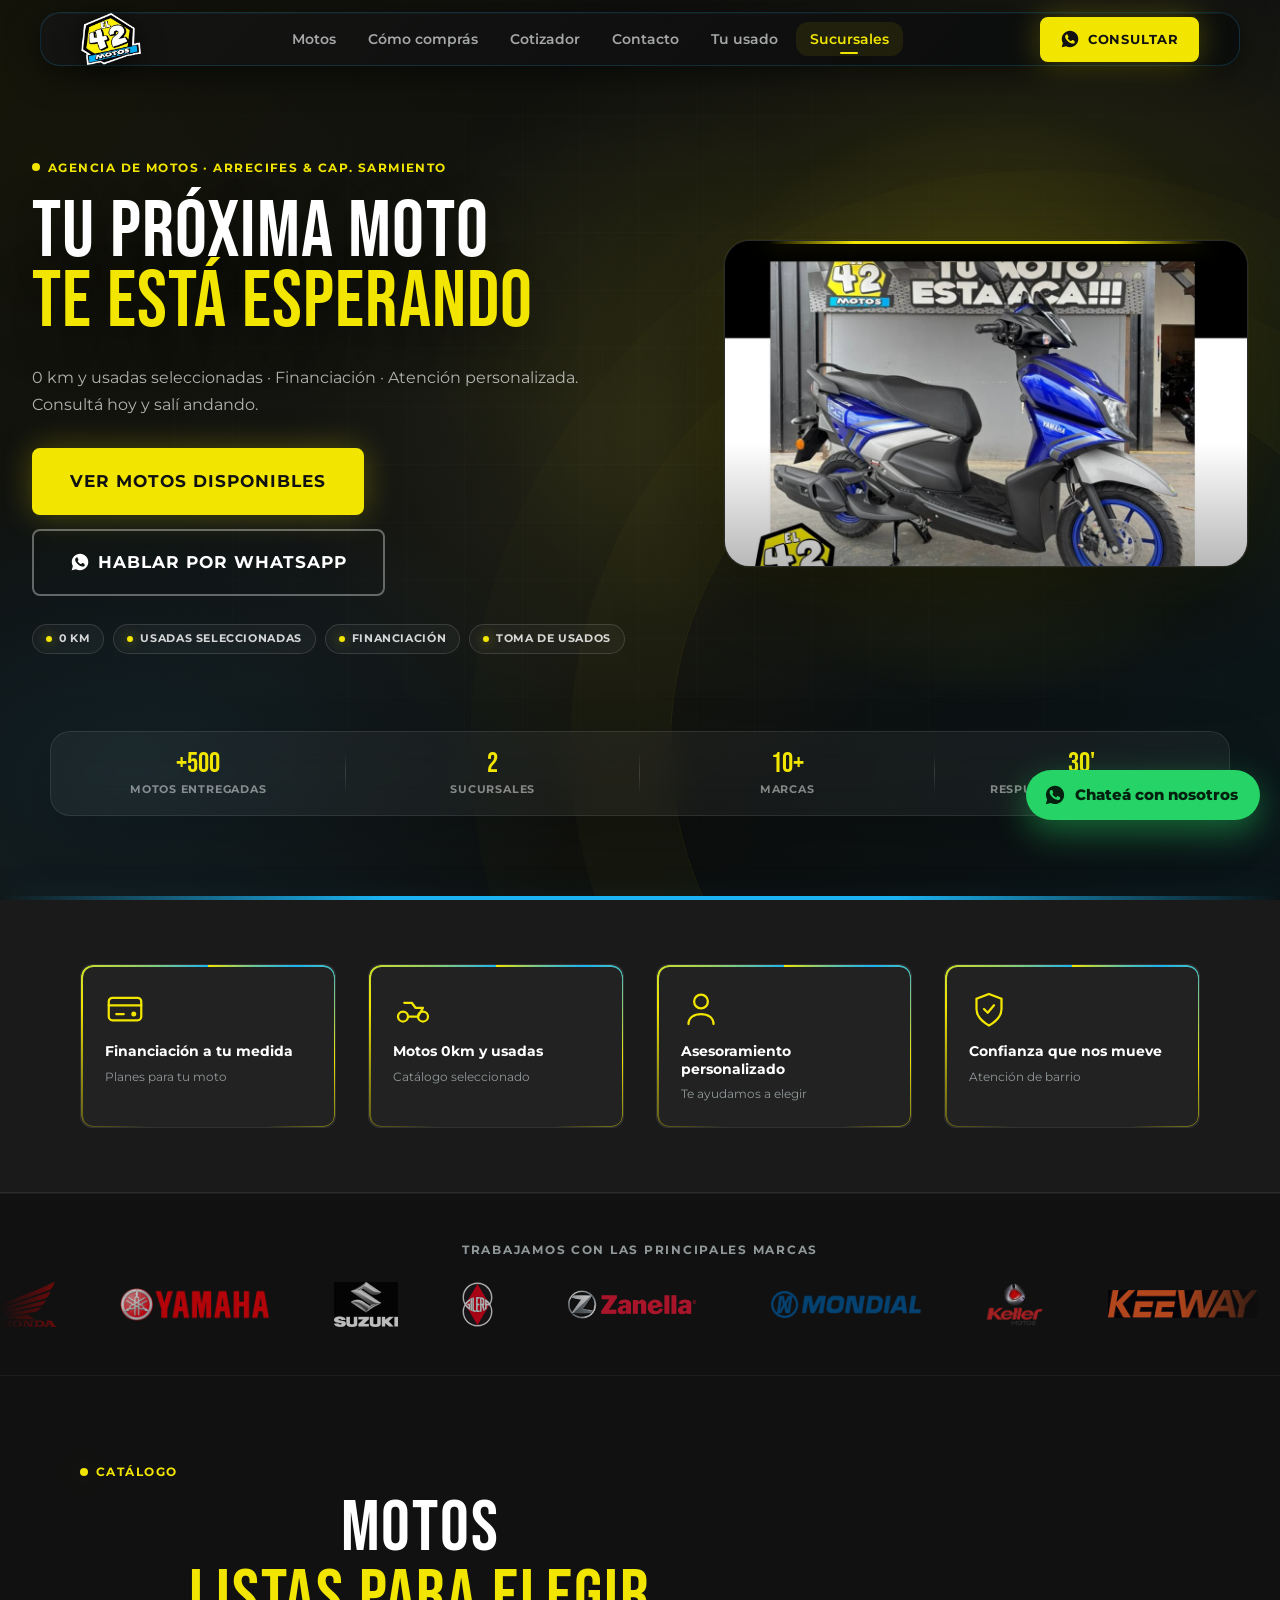
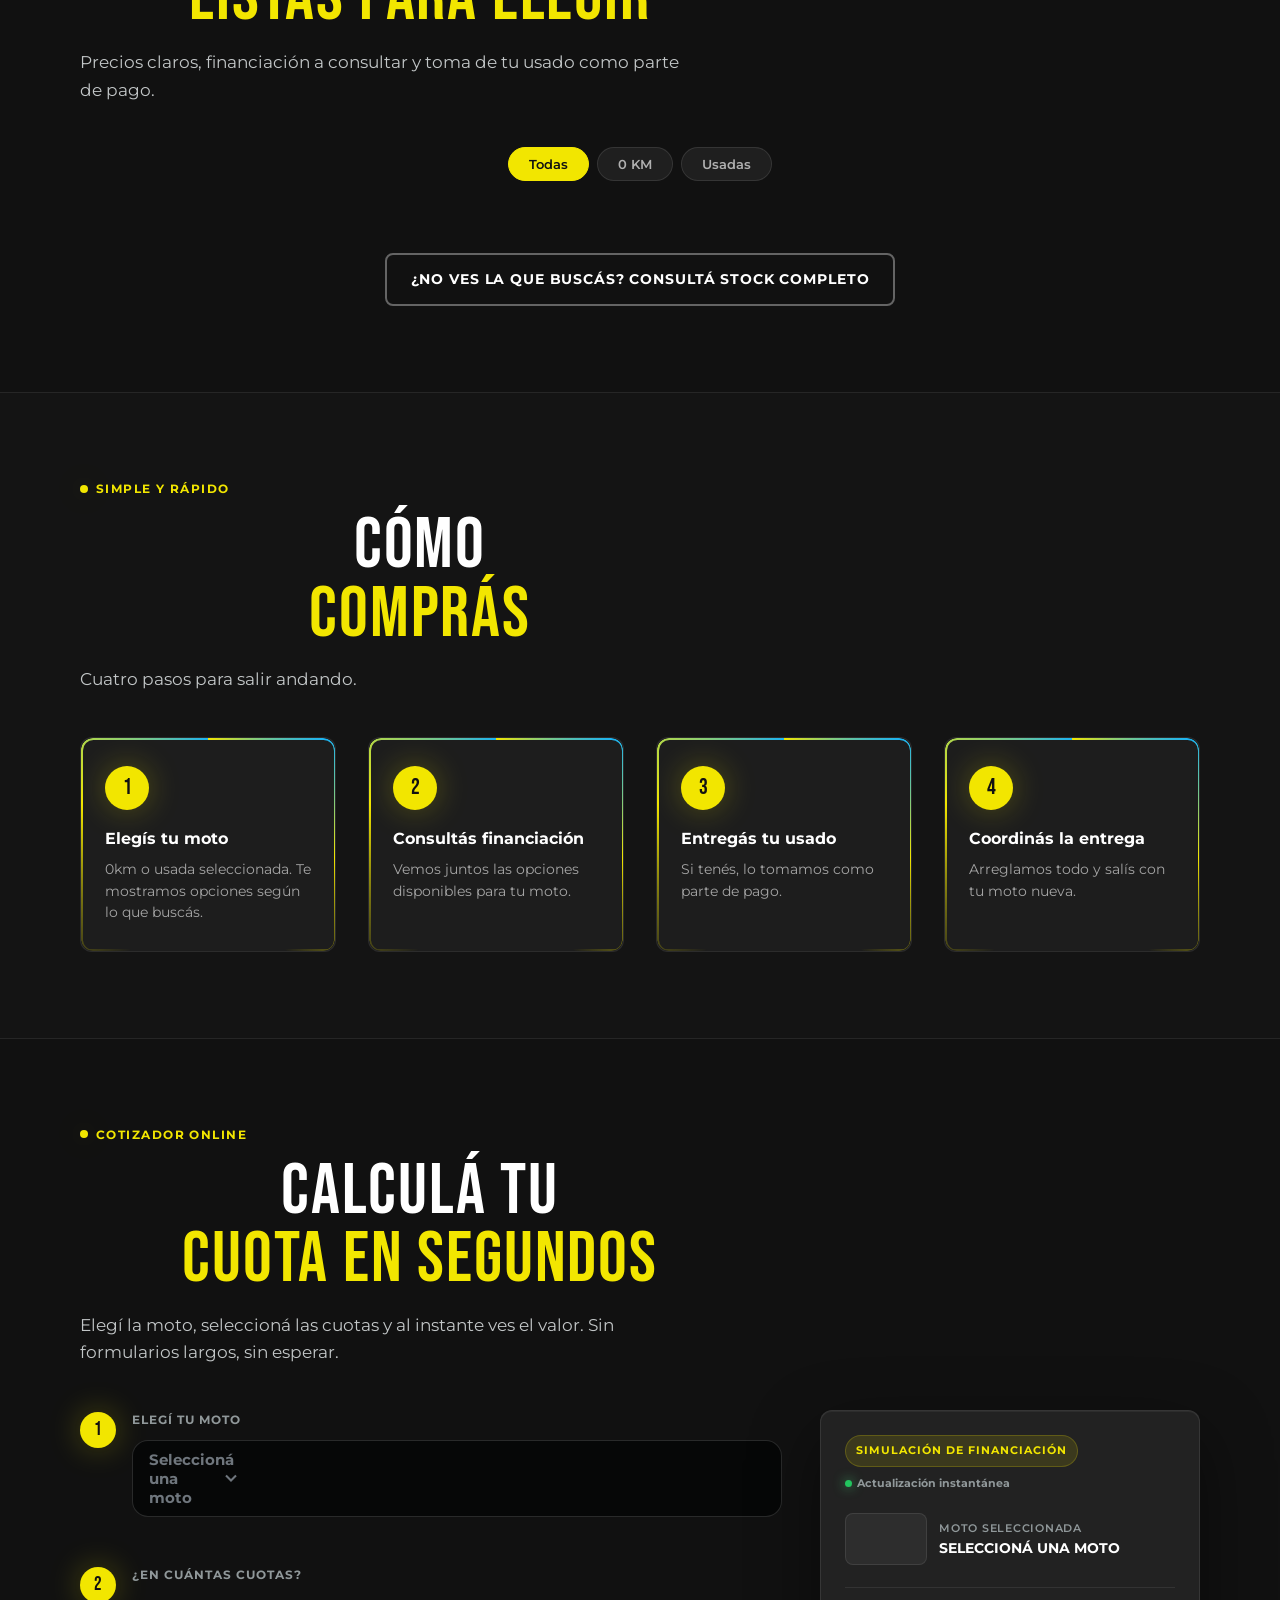
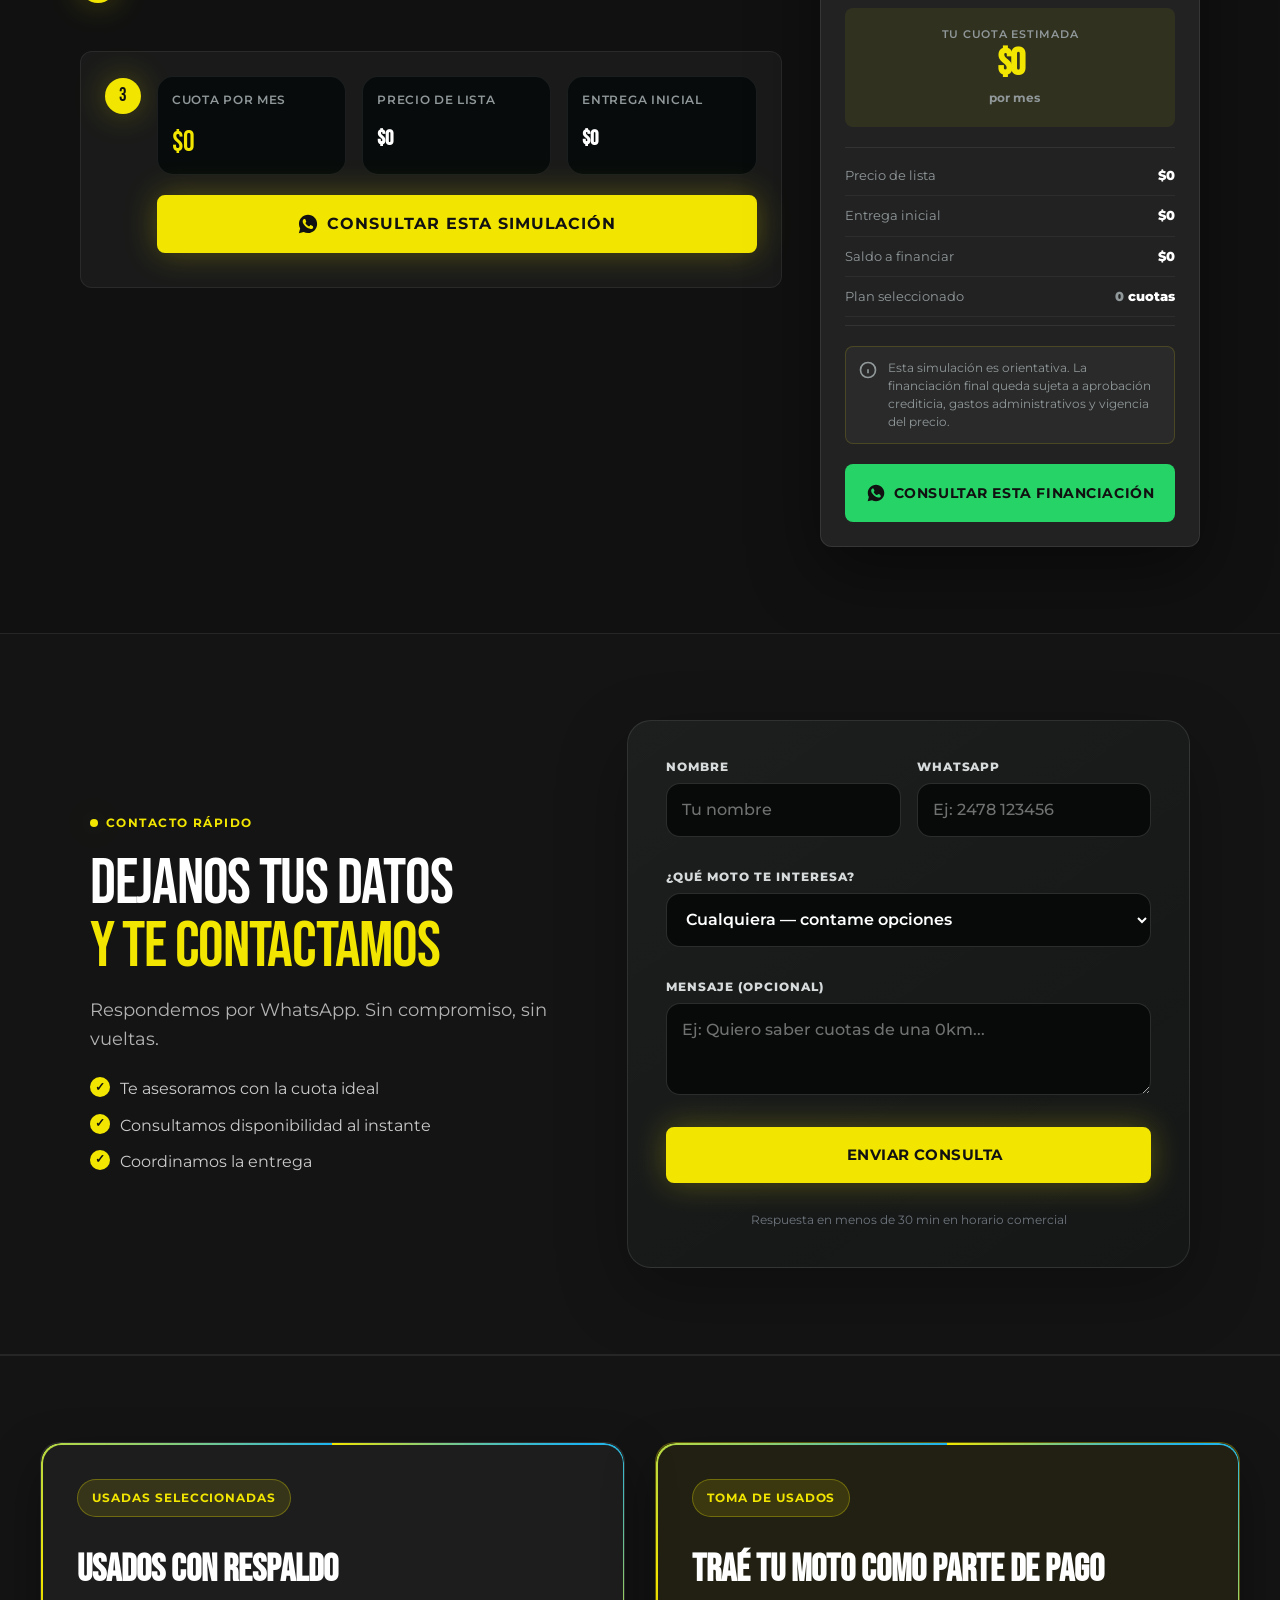
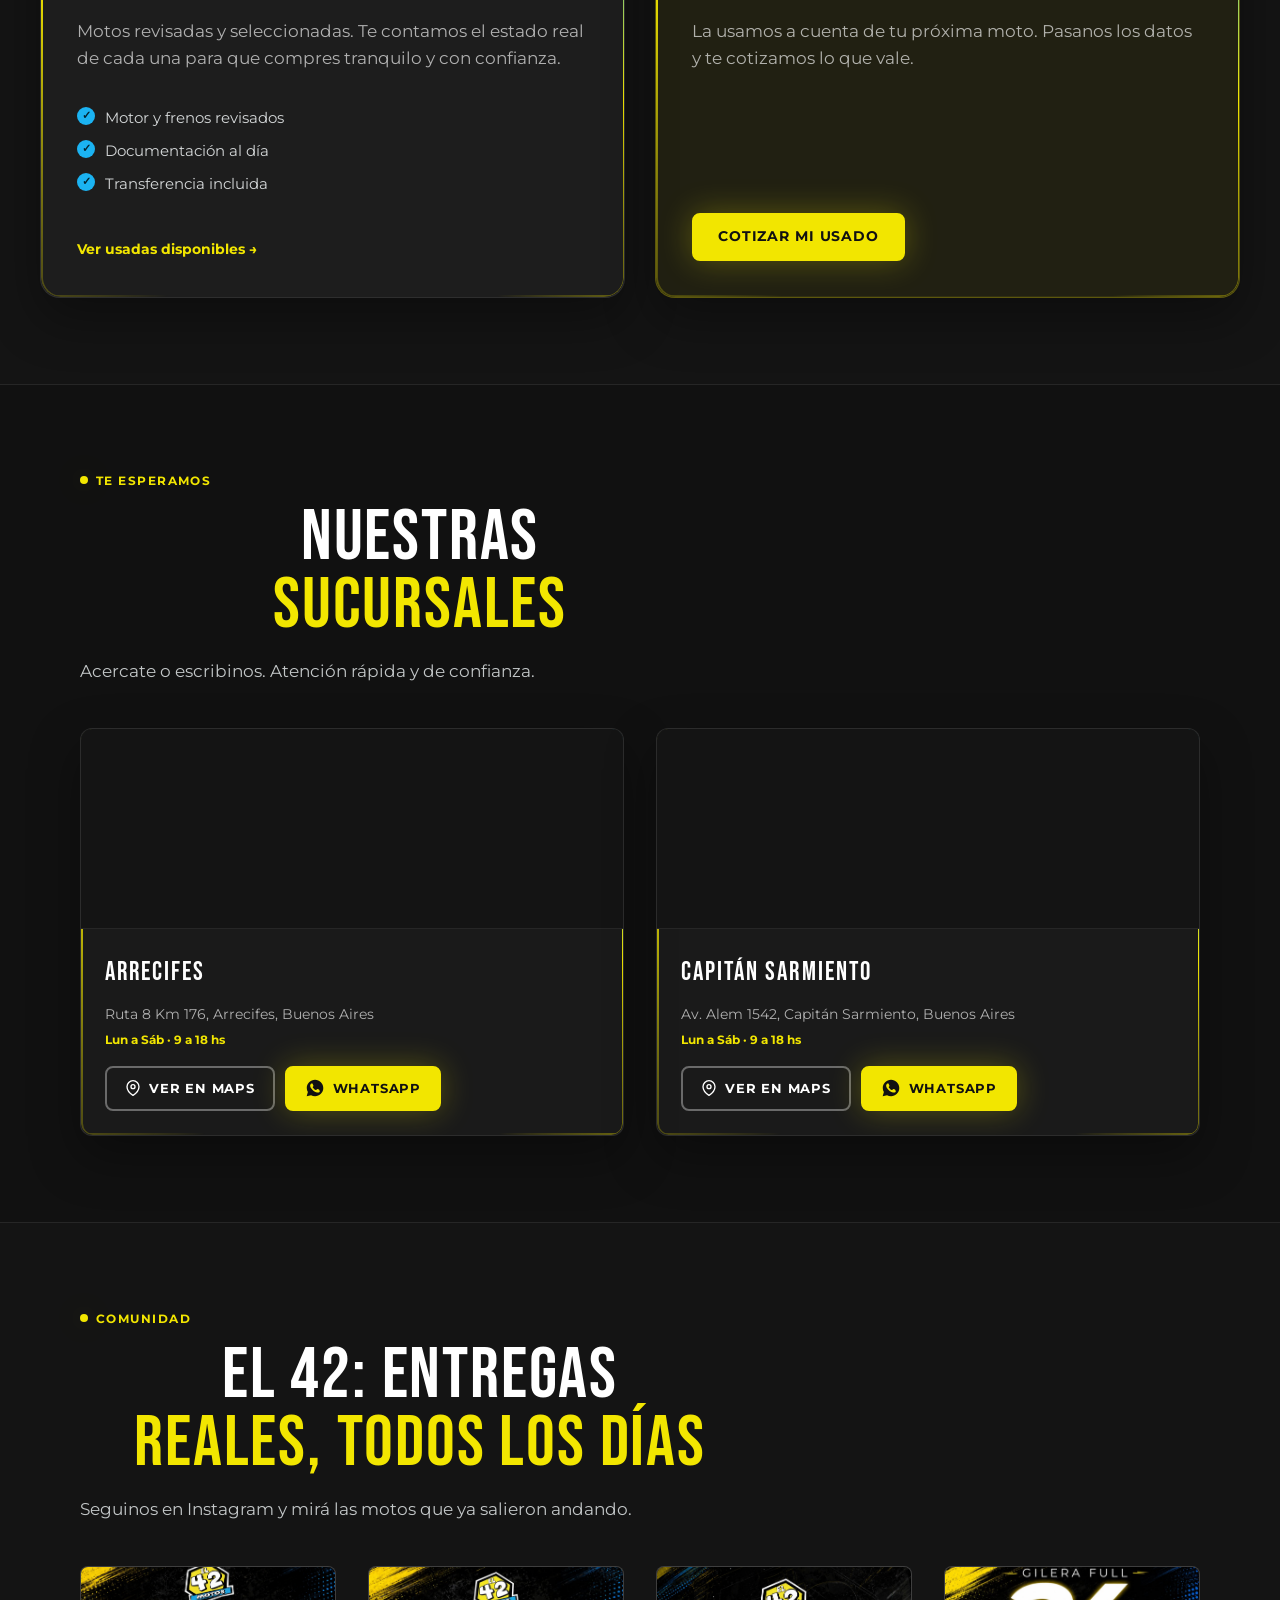
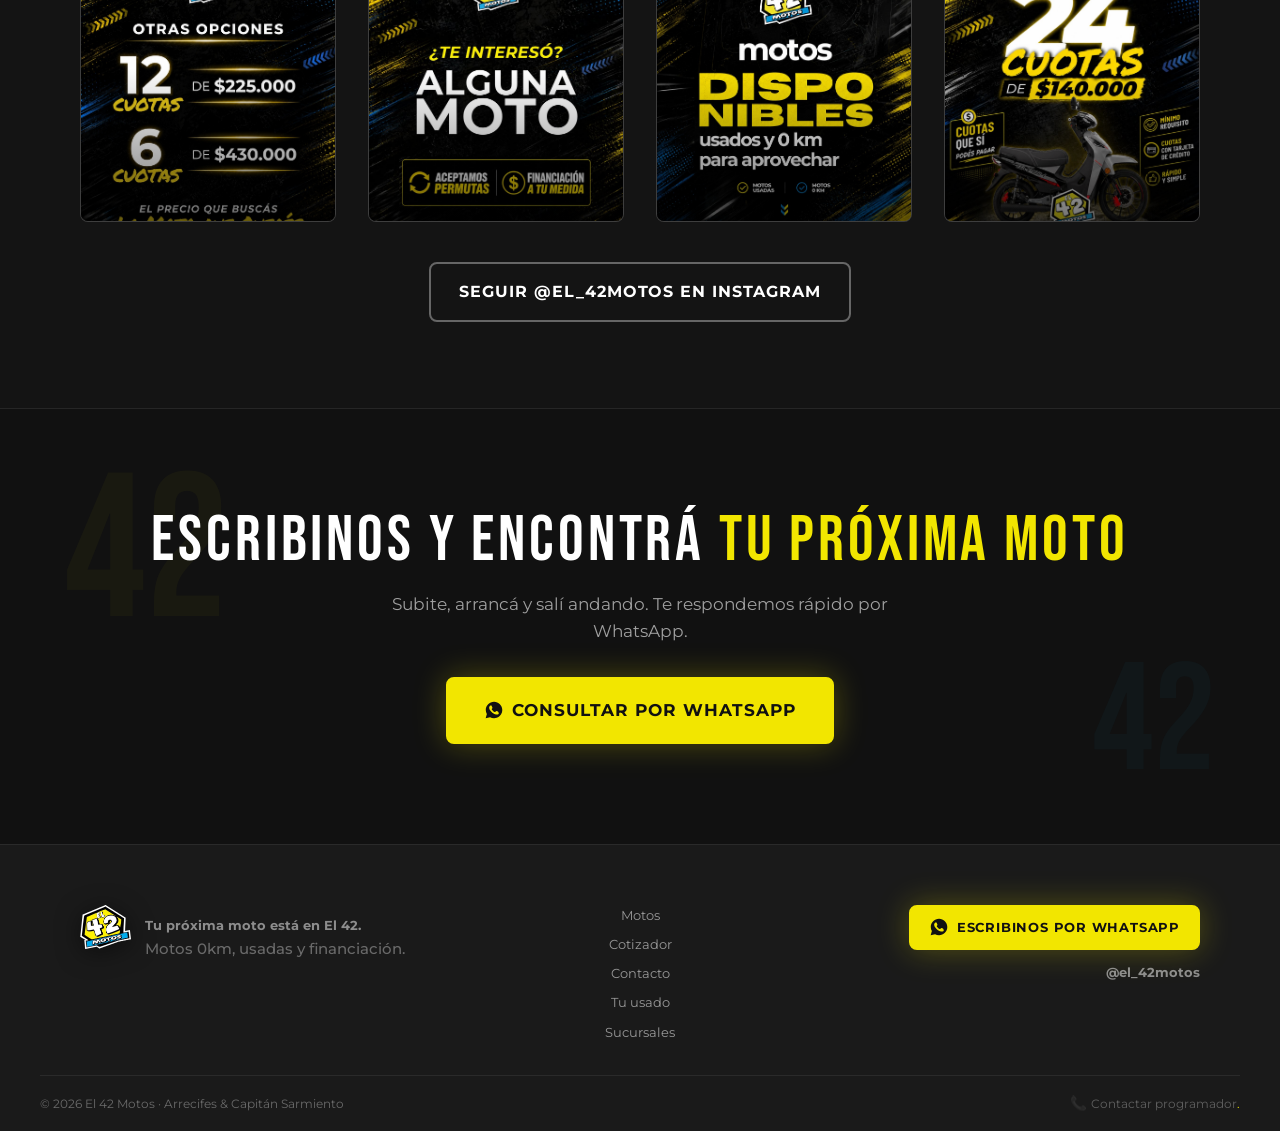
==== commit 0510e875: "feat: footer credit-link -> contactar programador via WhatsApp + emoji" ====
--- a/index.html
+++ b/index.html
@@ -1462,8 +1462,8 @@
       </div>
       <div class="footer__bottom container">
         <span>© <span id="year">2025</span> El 42 Motos · Arrecifes &amp; Capitán Sarmiento</span>
-        <a href="https://potenciapp.com" target="_blank" rel="noopener noreferrer" class="credit-link">
-          Potenciapp<span class="credit-link__dot">.</span>com<span class="credit-link__tagline"> — Potenciamos tu negocio.</span>
+        <a href="https://wa.me/5493329627578?text=%C2%A1Hola%20Potenciapp!%20Quiero%20consultar%20sobre%20el%20desarrollo%20web." target="_blank" rel="noopener noreferrer" class="credit-link">
+          <span class="credit-link__emoji">📞</span> Contactar programador<span class="credit-link__dot">.</span>
         </a>
       </div>
     </footer>
--- a/css/styles.css
+++ b/css/styles.css
@@ -1697,16 +1697,10 @@
   text-shadow: 0 0 14px rgba(34, 242, 58, 0.6);
 }
 
-.credit-link__tagline {
-  opacity: 0;
-  transform: translateX(-8px);
-  transition: all 0.8s cubic-bezier(0.78, 0, 0.22, 1);
-  transition-delay: 0s;
-}
-.credit-link:hover .credit-link__tagline {
-  opacity: 1;
-  transform: translateX(0);
-  transition-delay: 0.15s;
+.credit-link__emoji {
+  font-size: .85rem;
+  line-height: 1;
+  margin-right: 4px;
 }
 
 /* ===================== WhatsApp interactivo flotante ===================== */
@@ -4512,4 +4506,417 @@
   .cs-result__down {
     font-size: 1.1rem;
   }
+}
+
+/* =====================================================
+   FIX FINAL — RESULTADO COTIZADOR MOBILE
+   ===================================================== */
+
+@media (max-width: 600px) {
+  .cs-step--result {
+    position: relative !important;
+    display: block !important;
+
+    width: 100% !important;
+    max-width: 100% !important;
+    min-width: 0 !important;
+
+    padding: 16px 14px 20px !important;
+    margin: 0 !important;
+    box-sizing: border-box !important;
+  }
+
+  /* El número deja de ocupar una columna */
+  .cs-step--result .cs-step__num {
+    position: absolute !important;
+    top: 30px !important;
+    left: 28px !important;
+    z-index: 3;
+
+    width: 42px !important;
+    height: 42px !important;
+    min-width: 42px !important;
+    margin: 0 !important;
+  }
+
+  /* El contenido aprovecha todo el ancho disponible */
+  .cs-step--result .cs-step__body {
+    display: block !important;
+
+    width: 100% !important;
+    max-width: none !important;
+    min-width: 0 !important;
+
+    margin: 0 !important;
+    padding: 0 !important;
+  }
+
+  .cs-result-grid {
+    display: grid !important;
+    grid-template-columns: repeat(2, minmax(0, 1fr)) !important;
+    grid-template-areas:
+      "cuota cuota"
+      "precio entrega" !important;
+
+    width: 100% !important;
+    max-width: none !important;
+    min-width: 0 !important;
+
+    gap: 10px !important;
+    margin: 0 0 16px !important;
+  }
+
+  .cs-result-grid > div {
+    width: 100% !important;
+    max-width: 100% !important;
+    min-width: 0 !important;
+
+    margin: 0 !important;
+    padding: 14px 12px !important;
+
+    border-radius: 14px !important;
+    overflow: visible !important;
+    box-sizing: border-box !important;
+  }
+
+  /* Cuota mensual */
+  .cs-result-grid > div:nth-child(1) {
+    grid-area: cuota !important;
+
+    min-height: 92px !important;
+    padding-left: 74px !important;
+
+    display: flex !important;
+    flex-direction: column !important;
+    justify-content: center !important;
+  }
+
+  /* Precio */
+  .cs-result-grid > div:nth-child(2) {
+    grid-area: precio !important;
+  }
+
+  /* Entrega */
+  .cs-result-grid > div:nth-child(3) {
+    grid-area: entrega !important;
+  }
+
+  .cs-result__label {
+    display: block !important;
+
+    min-height: 30px !important;
+    margin: 0 0 6px !important;
+
+    font-size: 0.62rem !important;
+    line-height: 1.25 !important;
+    letter-spacing: 0.04em !important;
+
+    white-space: normal !important;
+    overflow-wrap: normal !important;
+    word-break: normal !important;
+  }
+
+  .cs-result-grid > div:nth-child(1) .cs-result__label {
+    min-height: 0 !important;
+  }
+
+  /* Evita que los precios se oculten */
+  .cs-result__value,
+  .cs-result__price,
+  .cs-result__down {
+    display: block !important;
+
+    width: auto !important;
+    max-width: none !important;
+    min-width: 0 !important;
+
+    margin: 0 !important;
+
+    white-space: nowrap !important;
+    overflow: visible !important;
+    text-overflow: clip !important;
+    word-break: normal !important;
+
+    font-variant-numeric: tabular-nums;
+    letter-spacing: -0.045em !important;
+    line-height: 1 !important;
+  }
+
+  .cs-result__value {
+    font-size: clamp(1.65rem, 8vw, 2.15rem) !important;
+  }
+
+  .cs-result__price,
+  .cs-result__down {
+    font-size: clamp(1rem, 4.7vw, 1.25rem) !important;
+  }
+
+  /* Botón */
+  .cs-wa-btn {
+    display: flex !important;
+    align-items: center !important;
+    justify-content: center !important;
+
+    width: 100% !important;
+    max-width: 100% !important;
+    min-width: 0 !important;
+
+    margin: 0 !important;
+    padding: 13px 12px !important;
+
+    white-space: normal !important;
+    text-align: center !important;
+    line-height: 1.2 !important;
+    box-sizing: border-box !important;
+  }
+
+  #csDisclaimer {
+    width: 100% !important;
+    max-width: 100% !important;
+    margin: 10px 0 0 !important;
+  }
+}
+
+/* Celulares muy angostos */
+@media (max-width: 370px) {
+  .cs-step--result {
+    padding-inline: 10px !important;
+  }
+
+  .cs-step--result .cs-step__num {
+    left: 22px !important;
+  }
+
+  .cs-result-grid > div:nth-child(1) {
+    padding-left: 68px !important;
+  }
+
+  .cs-result__price,
+  .cs-result__down {
+    font-size: 0.98rem !important;
+    letter-spacing: -0.055em !important;
+  }
+
+  .cs-wa-btn {
+    font-size: 0.79rem !important;
+  }
+}
+
+/* =====================================================
+   USADOS — RESPONSIVE CORREGIDO
+   ===================================================== */
+
+#usados,
+#usados * {
+  box-sizing: border-box;
+}
+
+#usados {
+  overflow: hidden;
+}
+
+#usados .container {
+  width: min(100% - 32px, 1180px);
+  margin-inline: auto;
+}
+
+/* Grilla de tarjetas */
+#usados .two-cards {
+  display: grid;
+  grid-template-columns: repeat(2, minmax(0, 1fr));
+  align-items: stretch;
+  gap: clamp(18px, 3vw, 30px);
+
+  width: 100%;
+  max-width: 100%;
+  min-width: 0;
+}
+
+/* Tarjetas */
+#usados .feature {
+  display: flex;
+  flex-direction: column;
+
+  width: 100%;
+  max-width: 100%;
+  min-width: 0;
+  min-height: 100%;
+
+  padding: clamp(24px, 3vw, 36px);
+  border-radius: 20px;
+  overflow: hidden;
+}
+
+#usados .feature--accent {
+  border-color: rgba(242, 230, 0, 0.28);
+}
+
+/* Etiqueta superior */
+#usados .chip {
+  display: inline-flex;
+  align-items: center;
+  justify-content: center;
+
+  width: fit-content;
+  max-width: 100%;
+  min-height: 38px;
+
+  padding: 8px 14px;
+  margin-bottom: 20px;
+
+  white-space: normal;
+  text-align: center;
+  line-height: 1.15;
+  overflow-wrap: anywhere;
+}
+
+/* Título */
+#usados .feature__title {
+  max-width: 100%;
+  margin: 0 0 16px;
+
+  font-size: clamp(1.8rem, 3vw, 2.7rem);
+  line-height: 0.98;
+  overflow-wrap: normal;
+  word-break: normal;
+  text-wrap: balance;
+}
+
+/* Descripción */
+#usados .feature__text {
+  max-width: 540px;
+  margin: 0 0 22px;
+
+  font-size: clamp(0.96rem, 1.3vw, 1.08rem);
+  line-height: 1.6;
+}
+
+/* Lista */
+#usados .ticklist {
+  display: grid;
+  gap: 12px;
+
+  margin: 0 0 28px;
+  padding: 0;
+}
+
+#usados .ticklist li {
+  min-width: 0;
+  line-height: 1.45;
+}
+
+/* Empuja acciones hacia abajo para igualar tarjetas */
+#usados .link-arrow,
+#usados .feature .btn {
+  margin-top: auto;
+}
+
+/* Botón de cotización */
+#usados .feature .btn {
+  width: fit-content;
+  max-width: 100%;
+  min-width: 0;
+
+  white-space: normal;
+  text-align: center;
+  line-height: 1.2;
+}
+
+/* TABLET */
+@media (max-width: 800px) {
+  #usados .two-cards {
+    gap: 16px;
+  }
+
+  #usados .feature {
+    padding: 24px 20px;
+  }
+
+  #usados .feature__title {
+    font-size: clamp(1.65rem, 4vw, 2.1rem);
+  }
+}
+
+/* CELULAR: una tarjeta debajo de la otra */
+@media (max-width: 640px) {
+  #usados {
+    padding-block: 52px;
+  }
+
+  #usados .container {
+    width: min(100% - 22px, 520px);
+  }
+
+  #usados .two-cards {
+    grid-template-columns: minmax(0, 1fr) !important;
+    gap: 16px;
+  }
+
+  #usados .feature {
+    min-height: auto;
+    padding: 24px 20px;
+    border-radius: 18px;
+  }
+
+  #usados .chip {
+    min-height: 34px;
+    margin-bottom: 18px;
+    padding: 7px 12px;
+
+    font-size: 0.72rem;
+    letter-spacing: 0.04em;
+  }
+
+  #usados .feature__title {
+    margin-bottom: 14px;
+    font-size: clamp(1.8rem, 9vw, 2.45rem);
+    line-height: 0.98;
+  }
+
+  #usados .feature__text {
+    margin-bottom: 20px;
+    font-size: 0.95rem;
+    line-height: 1.55;
+  }
+
+  #usados .ticklist {
+    margin-bottom: 26px;
+  }
+
+  #usados .link-arrow {
+    display: inline-flex;
+    width: fit-content;
+    max-width: 100%;
+    margin-top: 4px;
+
+    white-space: normal;
+    line-height: 1.35;
+  }
+
+  #usados .feature .btn {
+    width: 100%;
+    min-height: 54px;
+    padding: 13px 16px;
+
+    display: flex;
+    align-items: center;
+    justify-content: center;
+
+    font-size: 0.88rem;
+  }
+}
+
+/* CELULARES MUY CHICOS */
+@media (max-width: 370px) {
+  #usados .container {
+    width: calc(100% - 16px);
+  }
+
+  #usados .feature {
+    padding: 21px 16px;
+  }
+
+  #usados .feature__title {
+    font-size: 1.75rem;
+  }
 }
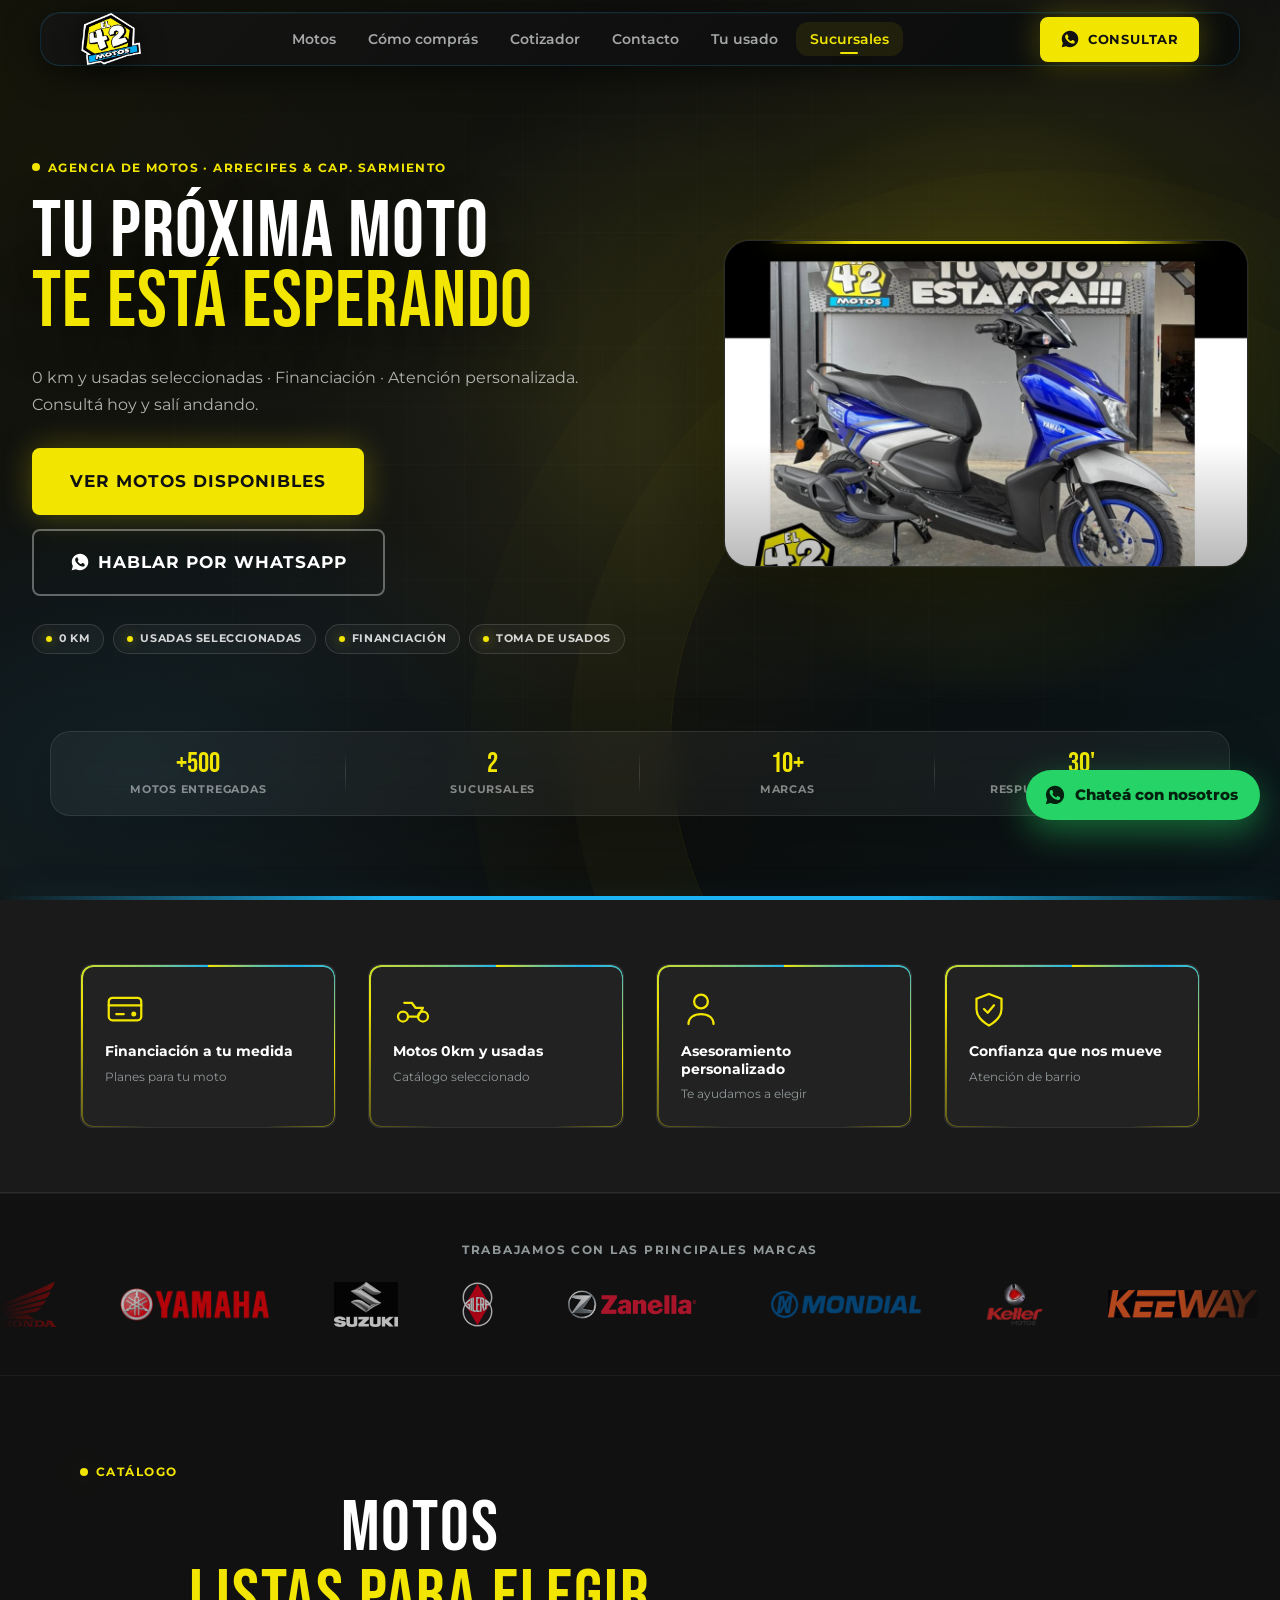
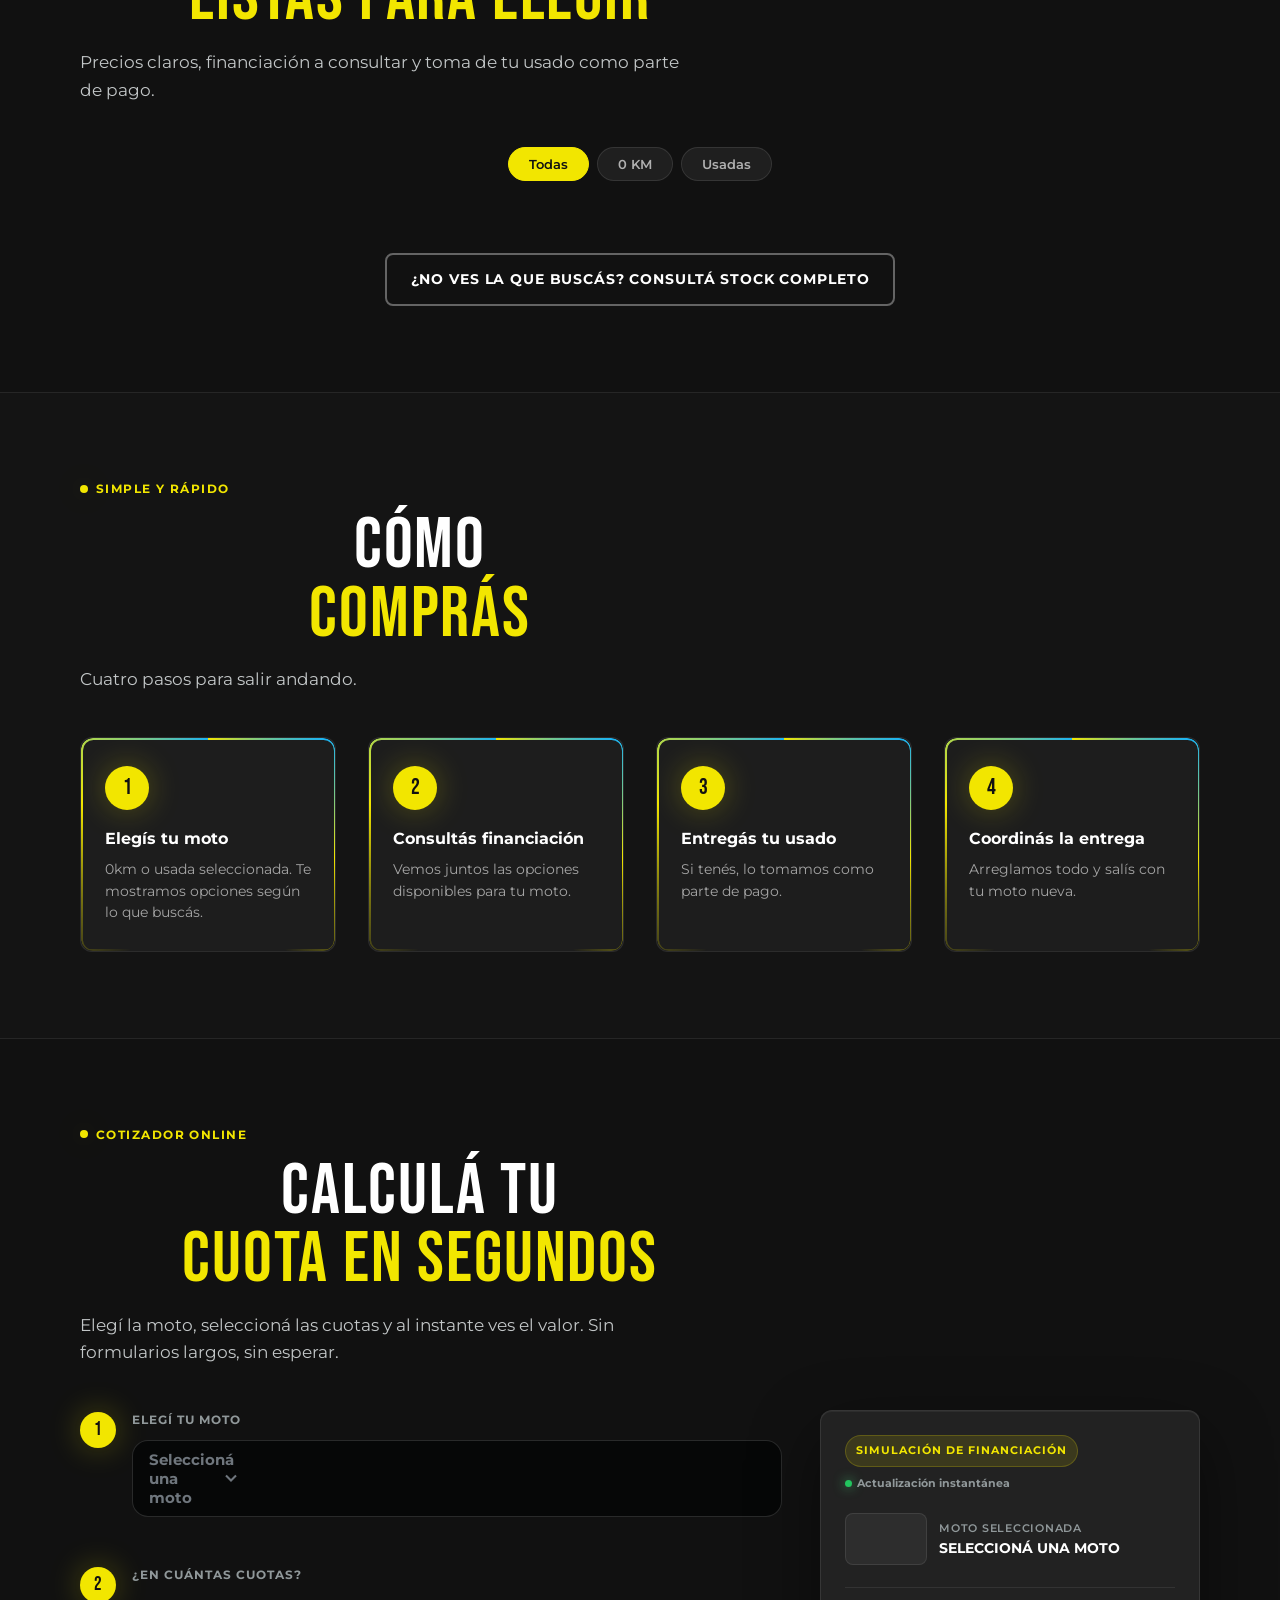
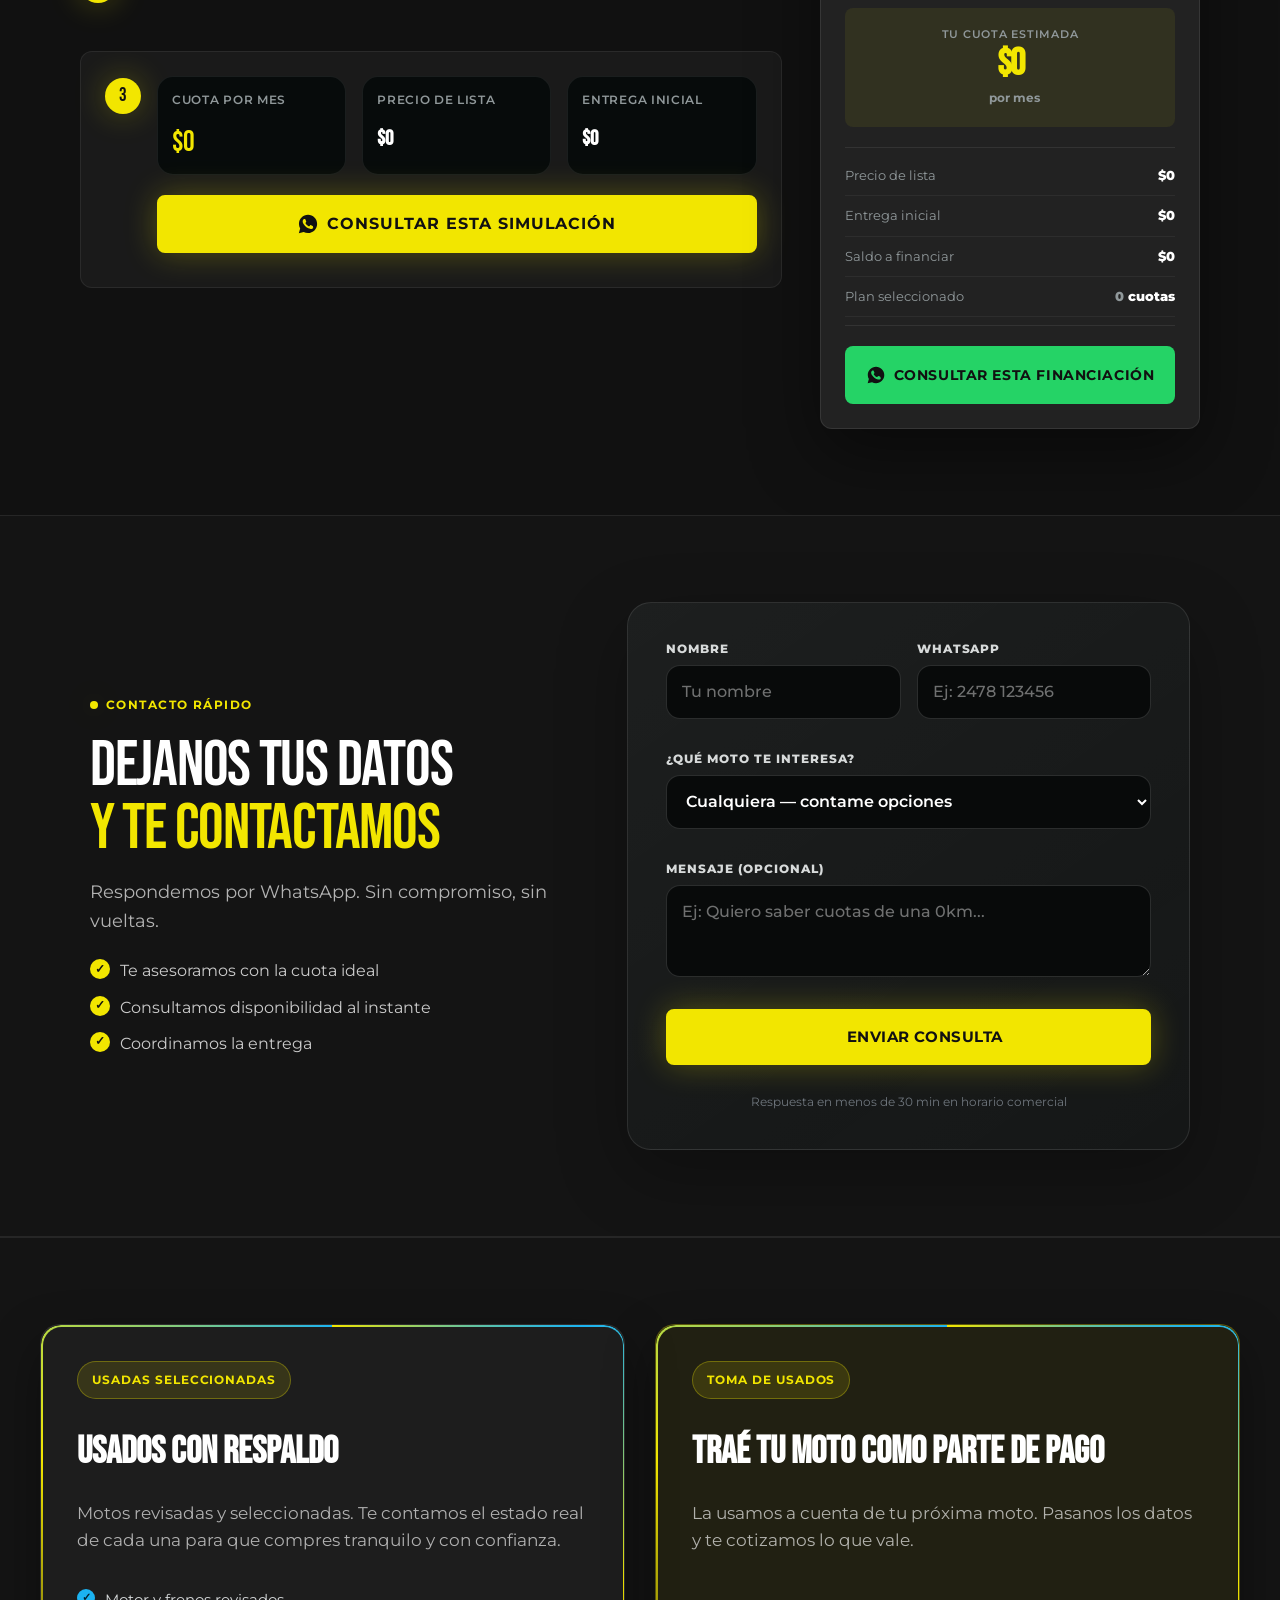
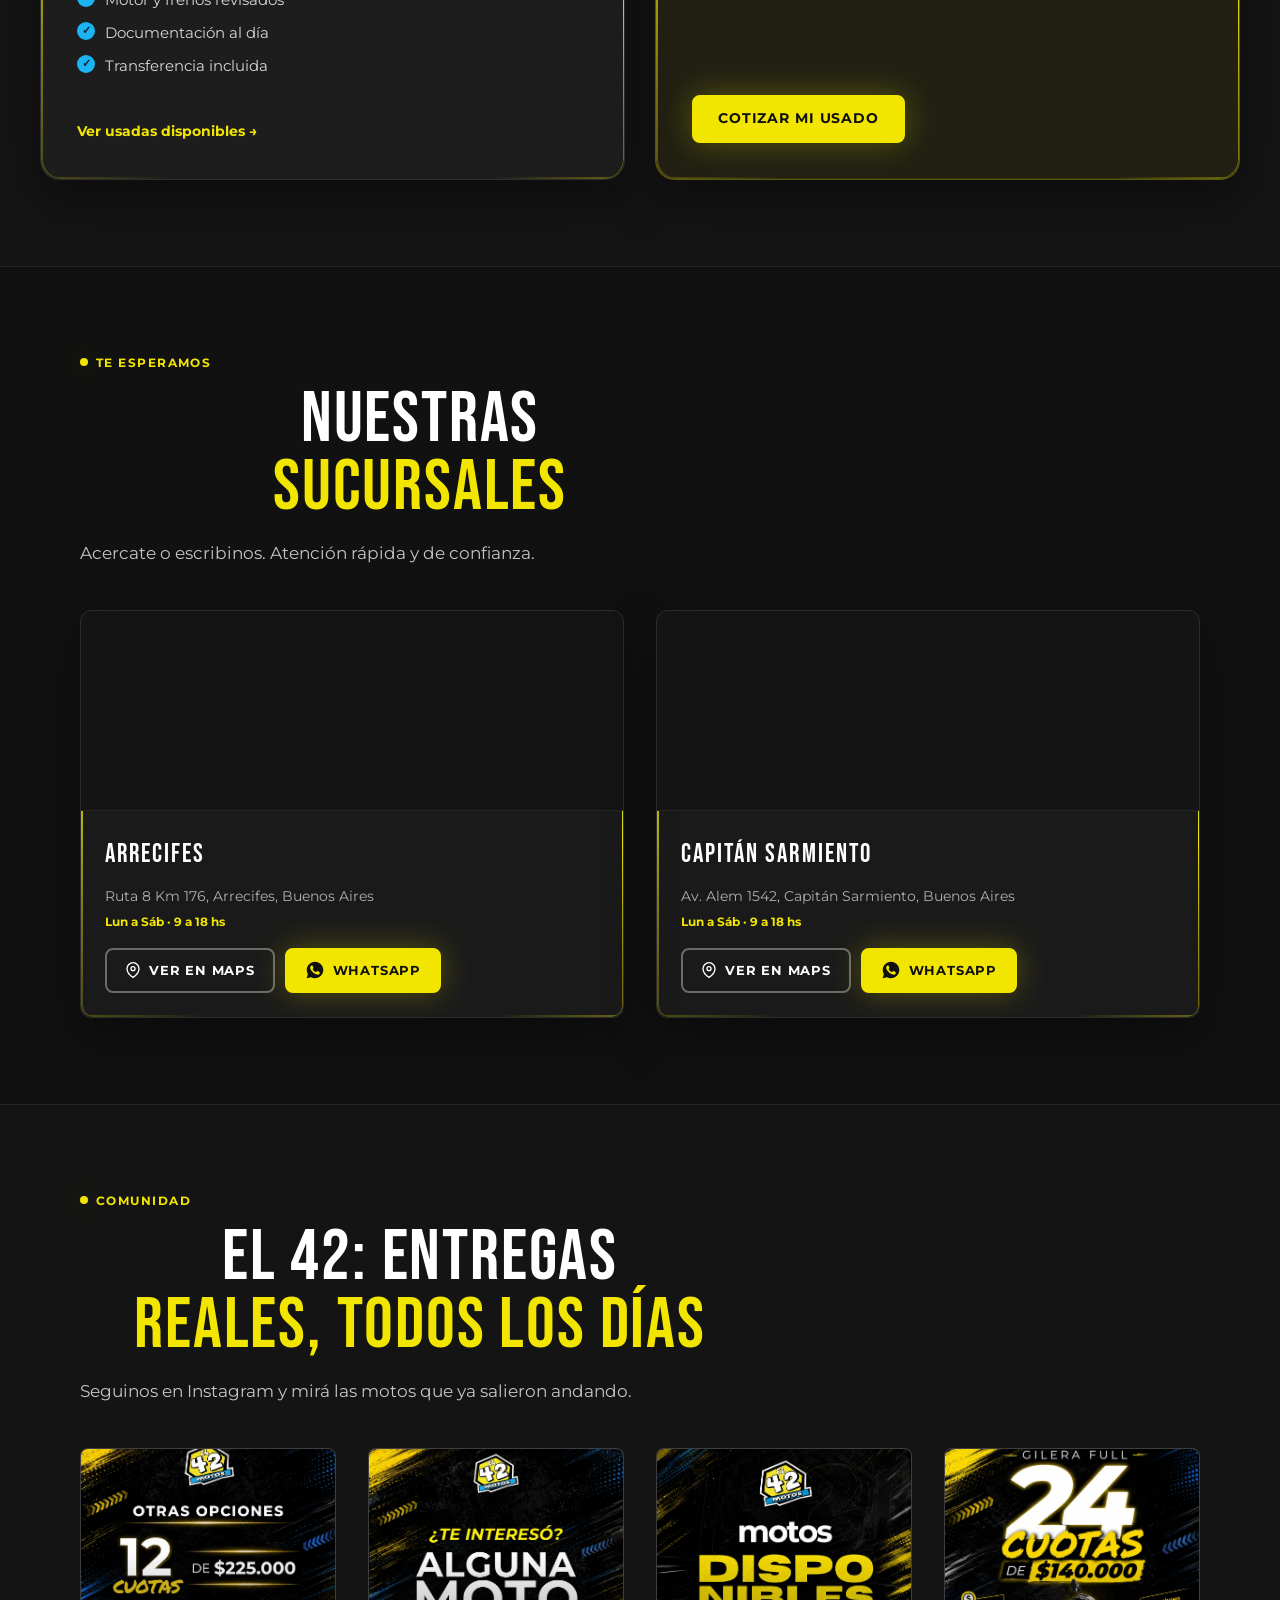
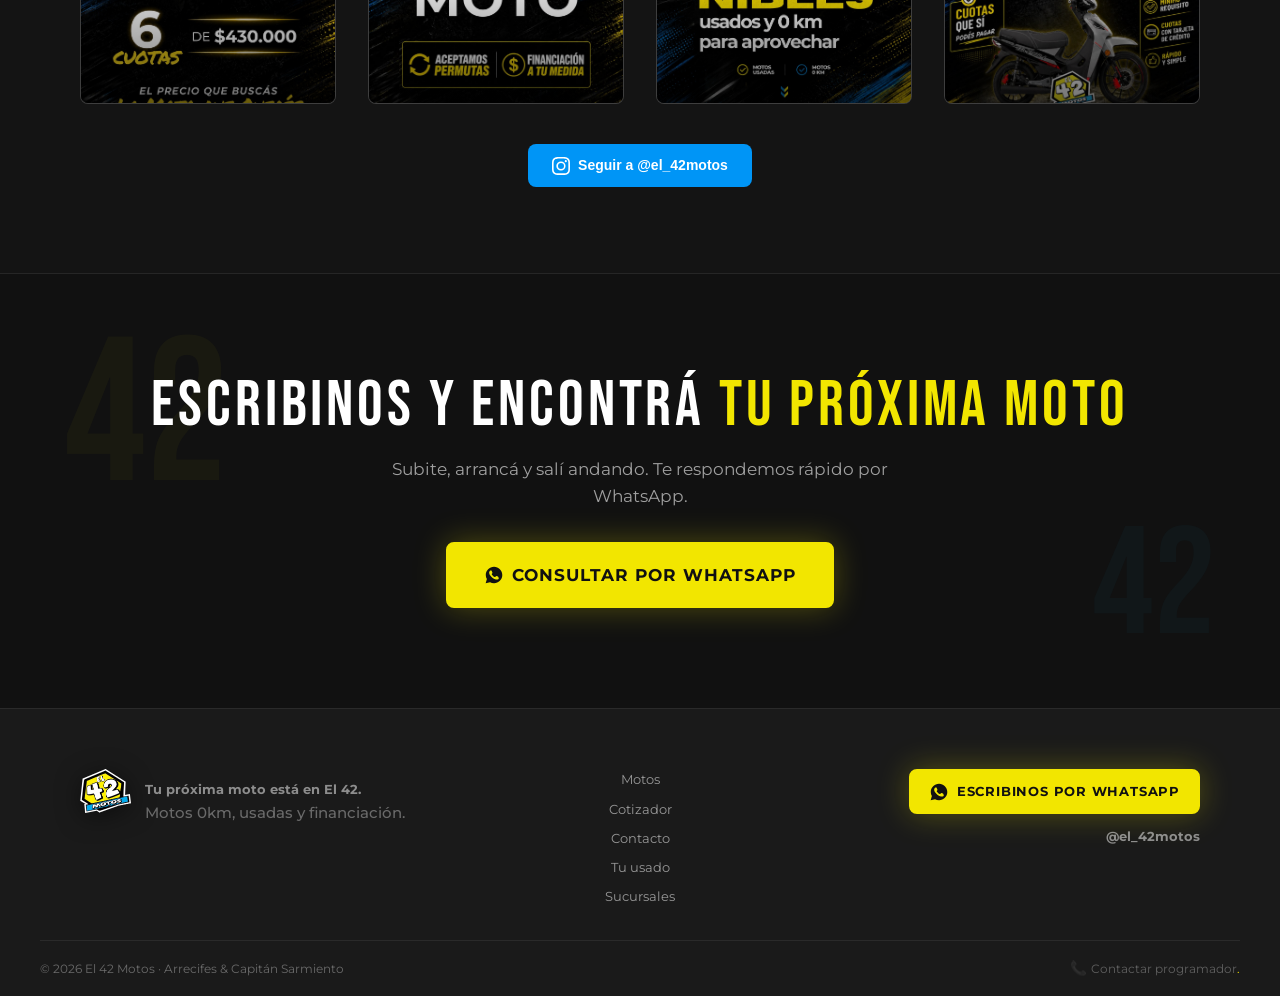
==== commit b55f8804: "wip: pending changes" ====
--- a/index.html
+++ b/index.html
@@ -3,31 +3,60 @@
   <head>
     <meta charset="UTF-8" />
     <meta name="viewport" content="width=device-width, initial-scale=1.0" />
-    <title>El 42 Motos — Tu próxima moto está en El 42 | 0km, usadas y financiación</title>
-    <meta name="description" content="Agencia de motos en Arrecifes y Capitán Sarmiento. Motos 0km, usadas seleccionadas, financiación y toma de usados. Consultá hoy por WhatsApp y salí más cerca de tu moto." />
+    <title>
+      El 42 Motos — Tu próxima moto está en El 42 | 0km, usadas y financiación
+    </title>
+    <meta
+      name="description"
+      content="Agencia de motos en Arrecifes y Capitán Sarmiento. Motos 0km, usadas seleccionadas, financiación y toma de usados. Consultá hoy por WhatsApp y salí más cerca de tu moto."
+    />
     <meta name="theme-color" content="#111111" />
     <link rel="canonical" href="https://el42motos.com.ar/" />
 
     <!-- Open Graph -->
     <meta property="og:type" content="website" />
     <meta property="og:site_name" content="El 42 Motos" />
-    <meta property="og:title" content="El 42 Motos — Tu próxima moto está en El 42" />
-    <meta property="og:description" content="Motos 0km, usadas seleccionadas, financiación y toma de usados. Consultá hoy por WhatsApp." />
+    <meta
+      property="og:title"
+      content="El 42 Motos — Tu próxima moto está en El 42"
+    />
+    <meta
+      property="og:description"
+      content="Motos 0km, usadas seleccionadas, financiación y toma de usados. Consultá hoy por WhatsApp."
+    />
     <meta property="og:locale" content="es_AR" />
     <meta property="og:url" content="https://el42motos.com.ar/" />
-    <meta property="og:image" content="https://el42motos.com.ar/img/og-image.jpg" />
+    <meta
+      property="og:image"
+      content="https://el42motos.com.ar/img/og-image.jpg"
+    />
     <meta property="og:image:width" content="1200" />
     <meta property="og:image:height" content="630" />
-    <meta property="og:image:alt" content="El 42 Motos — motos 0km, usadas y financiación" />
+    <meta
+      property="og:image:alt"
+      content="El 42 Motos — motos 0km, usadas y financiación"
+    />
     <meta name="twitter:card" content="summary_large_image" />
-    <meta name="twitter:title" content="El 42 Motos — Tu próxima moto está en El 42" />
-    <meta name="twitter:description" content="Motos 0km, usadas seleccionadas, financiación y toma de usados." />
-    <meta name="twitter:image" content="https://el42motos.com.ar/img/og-image.jpg" />
+    <meta
+      name="twitter:title"
+      content="El 42 Motos — Tu próxima moto está en El 42"
+    />
+    <meta
+      name="twitter:description"
+      content="Motos 0km, usadas seleccionadas, financiación y toma de usados."
+    />
+    <meta
+      name="twitter:image"
+      content="https://el42motos.com.ar/img/og-image.jpg"
+    />
 
     <!-- Fuentes -->
     <link rel="preconnect" href="https://fonts.googleapis.com" />
     <link rel="preconnect" href="https://fonts.gstatic.com" crossorigin />
-    <link href="https://fonts.googleapis.com/css2?family=Bebas+Neue&family=Montserrat:wght@400;500;600;700;800&display=swap" rel="stylesheet" />
+    <link
+      href="https://fonts.googleapis.com/css2?family=Bebas+Neue&family=Montserrat:wght@400;500;600;700;800&display=swap"
+      rel="stylesheet"
+    />
 
     <link rel="icon" type="image/png" href="img/favicon-180.png" />
     <link rel="apple-touch-icon" href="img/favicon-180.png" />
@@ -38,11 +67,17 @@
       /* ====================================================
          RESET & BASE
       ==================================================== */
-      *, *::before, *::after { box-sizing: border-box; margin: 0; padding: 0; }
+      *,
+      *::before,
+      *::after {
+        box-sizing: border-box;
+        margin: 0;
+        padding: 0;
+      }
 
       :root {
-        --yellow: #F2E600;
-        --yellow-dark: #D4CA00;
+        --yellow: #f2e600;
+        --yellow-dark: #d4ca00;
         --black: #111111;
         --dark: #1a1a1a;
         --dark2: #222222;
@@ -53,15 +88,15 @@
         --white: #ffffff;
         --blue-accent: #00aaff;
 
-        --font-display: 'Bebas Neue', sans-serif;
-        --font-body: 'Montserrat', sans-serif;
+        --font-display: "Bebas Neue", sans-serif;
+        --font-body: "Montserrat", sans-serif;
 
         --radius: 12px;
         --radius-sm: 8px;
         --radius-lg: 20px;
 
-        --shadow: 0 4px 24px rgba(0,0,0,.35);
-        --shadow-lg: 0 12px 48px rgba(0,0,0,.5);
+        --shadow: 0 4px 24px rgba(0, 0, 0, 0.35);
+        --shadow-lg: 0 12px 48px rgba(0, 0, 0, 0.5);
 
         --container: 1200px;
         --gap: clamp(16px, 3vw, 32px);
@@ -70,7 +105,9 @@
         --header-h: 64px;
       }
 
-      html { scroll-behavior: smooth; }
+      html {
+        scroll-behavior: smooth;
+      }
 
       body {
         font-family: var(--font-body);
@@ -81,21 +118,32 @@
         -webkit-font-smoothing: antialiased;
       }
 
-      img { display: block; max-width: 100%; height: auto; }
-      a { text-decoration: none; color: inherit; }
-      ul, ol { list-style: none; }
+      img {
+        display: block;
+        max-width: 100%;
+        height: auto;
+      }
+      a {
+        text-decoration: none;
+        color: inherit;
+      }
+      ul,
+      ol {
+        list-style: none;
+      }
 
       /* ====================================================
          SCROLL PROGRESS
       ==================================================== */
       .scroll-progress {
         position: fixed;
-        top: 0; left: 0;
+        top: 0;
+        left: 0;
         height: 3px;
         width: 0%;
         background: var(--yellow);
         z-index: 9999;
-        transition: width .1s linear;
+        transition: width 0.1s linear;
       }
 
       /* ====================================================
@@ -117,15 +165,22 @@
         gap: 8px;
         font-family: var(--font-body);
         font-weight: 700;
-        font-size: .9rem;
+        font-size: 0.9rem;
         border-radius: var(--radius-sm);
         cursor: pointer;
         border: 2px solid transparent;
-        transition: background .18s, color .18s, border-color .18s, transform .12s, box-shadow .18s;
+        transition:
+          background 0.18s,
+          color 0.18s,
+          border-color 0.18s,
+          transform 0.12s,
+          box-shadow 0.18s;
         white-space: nowrap;
         text-align: center;
       }
-      .btn:active { transform: scale(.97); }
+      .btn:active {
+        transform: scale(0.97);
+      }
 
       .btn--primary {
         background: var(--yellow);
@@ -135,24 +190,37 @@
       .btn--primary:hover {
         background: var(--yellow-dark);
         border-color: var(--yellow-dark);
-        box-shadow: 0 0 20px rgba(242,230,0,.3);
+        box-shadow: 0 0 20px rgba(242, 230, 0, 0.3);
       }
 
       .btn--ghost {
         background: transparent;
         color: var(--white);
-        border-color: rgba(255,255,255,.35);
+        border-color: rgba(255, 255, 255, 0.35);
       }
       .btn--ghost:hover {
         border-color: var(--white);
-        background: rgba(255,255,255,.07);
-      }
-
-      .btn--sm  { padding: 10px 18px; font-size: .82rem; }
-      .btn--lg  { padding: 15px 28px; font-size: 1rem; }
-      .btn--xl  { padding: 18px 36px; font-size: 1.05rem; }
-
-      .ico-wa { width: 20px; height: 20px; flex-shrink: 0; }
+        background: rgba(255, 255, 255, 0.07);
+      }
+
+      .btn--sm {
+        padding: 10px 18px;
+        font-size: 0.82rem;
+      }
+      .btn--lg {
+        padding: 15px 28px;
+        font-size: 1rem;
+      }
+      .btn--xl {
+        padding: 18px 36px;
+        font-size: 1.05rem;
+      }
+
+      .ico-wa {
+        width: 20px;
+        height: 20px;
+        flex-shrink: 0;
+      }
 
       /* ====================================================
          TYPOGRAPHY UTILITIES
@@ -161,31 +229,34 @@
         display: inline-flex;
         align-items: center;
         gap: 8px;
-        font-size: .75rem;
+        font-size: 0.75rem;
         font-weight: 700;
-        letter-spacing: .12em;
+        letter-spacing: 0.12em;
         text-transform: uppercase;
         color: var(--yellow);
         margin-bottom: 12px;
       }
       .dot {
         display: inline-block;
-        width: 6px; height: 6px;
+        width: 6px;
+        height: 6px;
         border-radius: 50%;
         background: var(--yellow);
         flex-shrink: 0;
       }
-      .hl { color: var(--yellow); }
+      .hl {
+        color: var(--yellow);
+      }
       .chip {
         display: inline-block;
         padding: 5px 12px;
         border-radius: 100px;
-        background: rgba(242,230,0,.12);
-        border: 1px solid rgba(242,230,0,.3);
+        background: rgba(242, 230, 0, 0.12);
+        border: 1px solid rgba(242, 230, 0, 0.3);
         color: var(--yellow);
-        font-size: .75rem;
+        font-size: 0.75rem;
         font-weight: 700;
-        letter-spacing: .08em;
+        letter-spacing: 0.08em;
         text-transform: uppercase;
       }
       .link-arrow {
@@ -194,10 +265,12 @@
         gap: 4px;
         color: var(--yellow);
         font-weight: 700;
-        font-size: .9rem;
-        transition: gap .15s;
-      }
-      .link-arrow:hover { gap: 8px; }
+        font-size: 0.9rem;
+        transition: gap 0.15s;
+      }
+      .link-arrow:hover {
+        gap: 8px;
+      }
 
       /* ====================================================
          TRUST CARDS
@@ -216,30 +289,36 @@
         display: flex;
         align-items: flex-start;
         gap: 14px;
-        background: rgba(255,255,255,.04);
-        border: 1px solid rgba(255,255,255,.07);
+        background: rgba(255, 255, 255, 0.04);
+        border: 1px solid rgba(255, 255, 255, 0.07);
         border-radius: var(--radius);
         padding: clamp(16px, 2.5vw, 24px);
-        transition: border-color .2s, transform .2s;
+        transition:
+          border-color 0.2s,
+          transform 0.2s;
       }
       .trust-card:hover {
-        border-color: rgba(242,230,0,.3);
+        border-color: rgba(242, 230, 0, 0.3);
         transform: translateY(-2px);
       }
       .trust-card__icon {
-        width: 40px; height: 40px;
+        width: 40px;
+        height: 40px;
         color: var(--yellow);
         flex-shrink: 0;
       }
-      .trust-card__icon svg { width: 100%; height: 100%; }
+      .trust-card__icon svg {
+        width: 100%;
+        height: 100%;
+      }
       .trust-card__title {
-        font-size: .88rem;
+        font-size: 0.88rem;
         font-weight: 700;
         margin-bottom: 4px;
         color: var(--white);
       }
       .trust-card__text {
-        font-size: .78rem;
+        font-size: 0.78rem;
         color: var(--muted);
       }
 
@@ -263,14 +342,14 @@
       .filter {
         padding: 8px 20px;
         border-radius: 100px;
-        background: rgba(255,255,255,.06);
-        border: 1px solid rgba(255,255,255,.1);
-        color: rgba(255,255,255,.65);
+        background: rgba(255, 255, 255, 0.06);
+        border: 1px solid rgba(255, 255, 255, 0.1);
+        color: rgba(255, 255, 255, 0.65);
         font-family: var(--font-body);
-        font-size: .82rem;
+        font-size: 0.82rem;
         font-weight: 600;
         cursor: pointer;
-        transition: all .15s;
+        transition: all 0.15s;
       }
       .filter.is-active,
       .filter:hover {
@@ -297,17 +376,20 @@
       .step {
         position: relative;
         padding: 28px 24px;
-        background: rgba(255,255,255,.04);
-        border: 1px solid rgba(255,255,255,.07);
+        background: rgba(255, 255, 255, 0.04);
+        border: 1px solid rgba(255, 255, 255, 0.07);
         border-radius: var(--radius);
-        transition: border-color .2s;
-      }
-      .step:hover { border-color: rgba(242,230,0,.3); }
+        transition: border-color 0.2s;
+      }
+      .step:hover {
+        border-color: rgba(242, 230, 0, 0.3);
+      }
       .step__num {
         display: flex;
         align-items: center;
         justify-content: center;
-        width: 44px; height: 44px;
+        width: 44px;
+        height: 44px;
         border-radius: 50%;
         background: var(--yellow);
         color: var(--black);
@@ -322,20 +404,24 @@
         margin-bottom: 8px;
       }
       .step__text {
-        font-size: .85rem;
-        color: rgba(255,255,255,.6);
+        font-size: 0.85rem;
+        color: rgba(255, 255, 255, 0.6);
         line-height: 1.55;
       }
 
       /* Connector line between steps (desktop) */
       .steps .step::after {
-        content: '';
+        content: "";
         position: absolute;
-        top: 44px; right: -16px;
-        width: 16px; height: 2px;
-        background: rgba(242,230,0,.25);
-      }
-      .steps .step:last-child::after { display: none; }
+        top: 44px;
+        right: -16px;
+        width: 16px;
+        height: 2px;
+        background: rgba(242, 230, 0, 0.25);
+      }
+      .steps .step:last-child::after {
+        display: none;
+      }
 
       /* ====================================================
          COTIZADOR
@@ -362,7 +448,8 @@
         display: flex;
         align-items: center;
         justify-content: center;
-        width: 36px; height: 36px;
+        width: 36px;
+        height: 36px;
         border-radius: 50%;
         background: var(--yellow);
         color: var(--black);
@@ -371,13 +458,16 @@
         flex-shrink: 0;
         margin-top: 2px;
       }
-      .cs-step__body { flex: 1; min-width: 0; }
+      .cs-step__body {
+        flex: 1;
+        min-width: 0;
+      }
       .cs-step__label {
         display: block;
-        font-size: .78rem;
+        font-size: 0.78rem;
         font-weight: 700;
         text-transform: uppercase;
-        letter-spacing: .08em;
+        letter-spacing: 0.08em;
         color: var(--muted);
         margin-bottom: 10px;
       }
@@ -393,14 +483,14 @@
       .plan-btn {
         padding: 8px 16px;
         border-radius: 100px;
-        background: rgba(255,255,255,.06);
-        border: 1px solid rgba(255,255,255,.1);
-        color: rgba(255,255,255,.65);
+        background: rgba(255, 255, 255, 0.06);
+        border: 1px solid rgba(255, 255, 255, 0.1);
+        color: rgba(255, 255, 255, 0.65);
         font-family: var(--font-body);
-        font-size: .82rem;
+        font-size: 0.82rem;
         font-weight: 700;
         cursor: pointer;
-        transition: all .15s;
+        transition: all 0.15s;
       }
       .plan-btn.is-active,
       .plan-btn:hover {
@@ -410,16 +500,43 @@
       }
 
       /* Result */
-      .cs-step--result { background: rgba(255,255,255,.04); border-radius: var(--radius); padding: 24px; border: 1px solid rgba(255,255,255,.07); }
-      .cs-result-grid { display: grid; grid-template-columns: repeat(3,1fr); gap: 16px; margin-bottom: 20px; }
-      .cs-result__label { display: block; font-size: .72rem; color: var(--muted); font-weight: 600; text-transform: uppercase; letter-spacing: .06em; margin-bottom: 4px; }
-      .cs-result__value { font-family: var(--font-display); font-size: 1.8rem; color: var(--yellow); }
-      .cs-result__price, .cs-result__down { font-family: var(--font-display); font-size: 1.3rem; color: var(--white); }
+      .cs-step--result {
+        background: rgba(255, 255, 255, 0.04);
+        border-radius: var(--radius);
+        padding: 24px;
+        border: 1px solid rgba(255, 255, 255, 0.07);
+      }
+      .cs-result-grid {
+        display: grid;
+        grid-template-columns: repeat(3, 1fr);
+        gap: 16px;
+        margin-bottom: 20px;
+      }
+      .cs-result__label {
+        display: block;
+        font-size: 0.72rem;
+        color: var(--muted);
+        font-weight: 600;
+        text-transform: uppercase;
+        letter-spacing: 0.06em;
+        margin-bottom: 4px;
+      }
+      .cs-result__value {
+        font-family: var(--font-display);
+        font-size: 1.8rem;
+        color: var(--yellow);
+      }
+      .cs-result__price,
+      .cs-result__down {
+        font-family: var(--font-display);
+        font-size: 1.3rem;
+        color: var(--white);
+      }
 
       /* Finance summary */
       .finance-summary {
         background: var(--dark2);
-        border: 1px solid rgba(255,255,255,.09);
+        border: 1px solid rgba(255, 255, 255, 0.09);
         border-radius: var(--radius);
         padding: 24px;
         position: sticky;
@@ -434,13 +551,13 @@
         flex-wrap: wrap;
       }
       .finance-summary__badge {
-        font-size: .7rem;
+        font-size: 0.7rem;
         font-weight: 700;
         text-transform: uppercase;
-        letter-spacing: .09em;
-        background: rgba(242,230,0,.12);
+        letter-spacing: 0.09em;
+        background: rgba(242, 230, 0, 0.12);
         color: var(--yellow);
-        border: 1px solid rgba(242,230,0,.2);
+        border: 1px solid rgba(242, 230, 0, 0.2);
         border-radius: 100px;
         padding: 4px 10px;
       }
@@ -448,38 +565,114 @@
         display: flex;
         align-items: center;
         gap: 5px;
-        font-size: .7rem;
+        font-size: 0.7rem;
         color: var(--muted);
       }
       .finance-summary__status-dot {
-        width: 7px; height: 7px;
+        width: 7px;
+        height: 7px;
         border-radius: 50%;
         background: #22c55e;
         animation: blink 2s ease-in-out infinite;
       }
       @keyframes blink {
-        0%,100% { opacity: 1; }
-        50%      { opacity: .3; }
-      }
-
-      .finance-summary__moto { display: flex; gap: 12px; align-items: center; margin-bottom: 20px; }
-      .finance-summary__image-wrap { width: 72px; height: 52px; border-radius: 8px; overflow: hidden; background: rgba(255,255,255,.05); flex-shrink: 0; }
-      .finance-summary__image { width: 100%; height: 100%; object-fit: cover; }
-      .finance-summary__small { font-size: .68rem; color: var(--muted); font-weight: 600; text-transform: uppercase; letter-spacing: .07em; display: block; margin-bottom: 2px; }
-      .finance-summary__name { font-size: .9rem; font-weight: 700; }
-
-      .finance-summary__installment { text-align: center; background: rgba(242,230,0,.07); border-radius: var(--radius-sm); padding: 18px; margin-bottom: 20px; }
-      .finance-summary__amount { display: block; font-family: var(--font-display); font-size: 2.4rem; color: var(--yellow); line-height: 1; }
-      .finance-summary__per-month { font-size: .75rem; color: var(--muted); }
-
-      .finance-summary__details { margin-bottom: 20px; }
-      .finance-summary__row { display: flex; justify-content: space-between; align-items: center; padding: 9px 0; border-bottom: 1px solid rgba(255,255,255,.05); font-size: .83rem; }
-      .finance-summary__row span { color: var(--muted); }
-      .finance-summary__row strong { color: var(--white); }
-
-      .finance-summary__notice { display: flex; gap: 10px; background: rgba(255,255,255,.04); border-radius: var(--radius-sm); padding: 12px; margin-bottom: 20px; }
-      .finance-summary__notice svg { flex-shrink: 0; color: var(--muted); margin-top: 1px; }
-      .finance-summary__notice p { font-size: .75rem; color: var(--muted); line-height: 1.5; }
+        0%,
+        100% {
+          opacity: 1;
+        }
+        50% {
+          opacity: 0.3;
+        }
+      }
+
+      .finance-summary__moto {
+        display: flex;
+        gap: 12px;
+        align-items: center;
+        margin-bottom: 20px;
+      }
+      .finance-summary__image-wrap {
+        width: 72px;
+        height: 52px;
+        border-radius: 8px;
+        overflow: hidden;
+        background: rgba(255, 255, 255, 0.05);
+        flex-shrink: 0;
+      }
+      .finance-summary__image {
+        width: 100%;
+        height: 100%;
+        object-fit: cover;
+      }
+      .finance-summary__small {
+        font-size: 0.68rem;
+        color: var(--muted);
+        font-weight: 600;
+        text-transform: uppercase;
+        letter-spacing: 0.07em;
+        display: block;
+        margin-bottom: 2px;
+      }
+      .finance-summary__name {
+        font-size: 0.9rem;
+        font-weight: 700;
+      }
+
+      .finance-summary__installment {
+        text-align: center;
+        background: rgba(242, 230, 0, 0.07);
+        border-radius: var(--radius-sm);
+        padding: 18px;
+        margin-bottom: 20px;
+      }
+      .finance-summary__amount {
+        display: block;
+        font-family: var(--font-display);
+        font-size: 2.4rem;
+        color: var(--yellow);
+        line-height: 1;
+      }
+      .finance-summary__per-month {
+        font-size: 0.75rem;
+        color: var(--muted);
+      }
+
+      .finance-summary__details {
+        margin-bottom: 20px;
+      }
+      .finance-summary__row {
+        display: flex;
+        justify-content: space-between;
+        align-items: center;
+        padding: 9px 0;
+        border-bottom: 1px solid rgba(255, 255, 255, 0.05);
+        font-size: 0.83rem;
+      }
+      .finance-summary__row span {
+        color: var(--muted);
+      }
+      .finance-summary__row strong {
+        color: var(--white);
+      }
+
+      .finance-summary__notice {
+        display: flex;
+        gap: 10px;
+        background: rgba(255, 255, 255, 0.04);
+        border-radius: var(--radius-sm);
+        padding: 12px;
+        margin-bottom: 20px;
+      }
+      .finance-summary__notice svg {
+        flex-shrink: 0;
+        color: var(--muted);
+        margin-top: 1px;
+      }
+      .finance-summary__notice p {
+        font-size: 0.75rem;
+        color: var(--muted);
+        line-height: 1.5;
+      }
 
       .finance-summary__cta {
         display: flex;
@@ -487,16 +680,21 @@
         justify-content: center;
         gap: 8px;
         padding: 14px;
-        background: #25D366;
+        background: #25d366;
         color: var(--black);
         border-radius: var(--radius-sm);
         font-weight: 700;
-        font-size: .9rem;
-        transition: background .15s;
+        font-size: 0.9rem;
+        transition: background 0.15s;
         cursor: pointer;
       }
-      .finance-summary__cta:hover { background: #1EBF5A; }
-      .finance-summary__cta svg { width: 20px; height: 20px; }
+      .finance-summary__cta:hover {
+        background: #1ebf5a;
+      }
+      .finance-summary__cta svg {
+        width: 20px;
+        height: 20px;
+      }
 
       /* ====================================================
          LEAD FORM
@@ -514,16 +712,16 @@
 
       .feature {
         padding: clamp(24px, 3vw, 40px);
-        background: rgba(255,255,255,.04);
-        border: 1px solid rgba(255,255,255,.08);
+        background: rgba(255, 255, 255, 0.04);
+        border: 1px solid rgba(255, 255, 255, 0.08);
         border-radius: var(--radius);
         display: flex;
         flex-direction: column;
         gap: 14px;
       }
       .feature--accent {
-        background: rgba(242,230,0,.06);
-        border-color: rgba(242,230,0,.2);
+        background: rgba(242, 230, 0, 0.06);
+        border-color: rgba(242, 230, 0, 0.2);
       }
       .feature__title {
         font-family: var(--font-display);
@@ -531,8 +729,8 @@
         text-transform: uppercase;
       }
       .feature__text {
-        font-size: .9rem;
-        color: rgba(255,255,255,.65);
+        font-size: 0.9rem;
+        color: rgba(255, 255, 255, 0.65);
         line-height: 1.6;
       }
 
@@ -540,19 +738,51 @@
          UBICACIONES
       ==================================================== */
       .location {
-        background: rgba(255,255,255,.04);
-        border: 1px solid rgba(255,255,255,.08);
+        background: rgba(255, 255, 255, 0.04);
+        border: 1px solid rgba(255, 255, 255, 0.08);
         border-radius: var(--radius);
         overflow: hidden;
       }
-      .location__map { width: 100%; aspect-ratio: 16/9; }
-      .location__map iframe { width: 100%; height: 100%; border: none; display: block; }
-      .location__body { padding: clamp(16px, 2.5vw, 24px); }
-      .location__city { font-family: var(--font-display); font-size: 1.6rem; text-transform: uppercase; letter-spacing: .08em; margin-bottom: 6px; }
-      .location__addr { font-size: .85rem; color: rgba(255,255,255,.65); margin-bottom: 4px; }
-      .location__hours { font-size: .78rem; color: var(--yellow); font-weight: 700; margin-bottom: 16px; }
-      .location__btns { display: flex; gap: 10px; flex-wrap: wrap; }
-      .ico-maps { width: 16px; height: 16px; }
+      .location__map {
+        width: 100%;
+        aspect-ratio: 16/9;
+      }
+      .location__map iframe {
+        width: 100%;
+        height: 100%;
+        border: none;
+        display: block;
+      }
+      .location__body {
+        padding: clamp(16px, 2.5vw, 24px);
+      }
+      .location__city {
+        font-family: var(--font-display);
+        font-size: 1.6rem;
+        text-transform: uppercase;
+        letter-spacing: 0.08em;
+        margin-bottom: 6px;
+      }
+      .location__addr {
+        font-size: 0.85rem;
+        color: rgba(255, 255, 255, 0.65);
+        margin-bottom: 4px;
+      }
+      .location__hours {
+        font-size: 0.78rem;
+        color: var(--yellow);
+        font-weight: 700;
+        margin-bottom: 16px;
+      }
+      .location__btns {
+        display: flex;
+        gap: 10px;
+        flex-wrap: wrap;
+      }
+      .ico-maps {
+        width: 16px;
+        height: 16px;
+      }
 
       /* ====================================================
          INSTAGRAM GRID
@@ -570,8 +800,18 @@
         display: block;
         position: relative;
       }
-      .ig-cell img { width: 100%; height: 100%; object-fit: cover; transition: transform .4s ease, filter .4s; }
-      .ig-cell:hover img { transform: scale(1.06); filter: brightness(1.1); }
+      .ig-cell img {
+        width: 100%;
+        height: 100%;
+        object-fit: cover;
+        transition:
+          transform 0.4s ease,
+          filter 0.4s;
+      }
+      .ig-cell:hover img {
+        transform: scale(1.06);
+        filter: brightness(1.1);
+      }
 
       /* ====================================================
          CTA FINAL
@@ -585,10 +825,18 @@
       .cta-final__bg {
         position: absolute;
         inset: 0;
-        background: radial-gradient(ellipse 80% 80% at 50% 50%, rgba(242,230,0,.07) 0%, transparent 60%);
+        background: radial-gradient(
+          ellipse 80% 80% at 50% 50%,
+          rgba(242, 230, 0, 0.07) 0%,
+          transparent 60%
+        );
         pointer-events: none;
       }
-      .cta-final__inner { position: relative; z-index: 1; text-align: center; }
+      .cta-final__inner {
+        position: relative;
+        z-index: 1;
+        text-align: center;
+      }
       .cta-final__title {
         font-family: var(--font-display);
         font-size: clamp(2.2rem, 5vw, 4rem);
@@ -596,14 +844,18 @@
         line-height: 1;
         margin-bottom: 16px;
       }
-      .cta-final__sub { font-size: clamp(.9rem, 1.5vw, 1.05rem); color: rgba(255,255,255,.6); margin-bottom: 32px; }
+      .cta-final__sub {
+        font-size: clamp(0.9rem, 1.5vw, 1.05rem);
+        color: rgba(255, 255, 255, 0.6);
+        margin-bottom: 32px;
+      }
 
       /* ====================================================
          FOOTER
       ==================================================== */
       .footer {
         background: var(--dark);
-        border-top: 1px solid rgba(255,255,255,.07);
+        border-top: 1px solid rgba(255, 255, 255, 0.07);
         padding-top: clamp(40px, 5vw, 60px);
       }
       .footer__inner {
@@ -614,13 +866,18 @@
         padding-bottom: 32px;
       }
       .footer__brand p {
-        font-size: .83rem;
-        color: rgba(255,255,255,.5);
+        font-size: 0.83rem;
+        color: rgba(255, 255, 255, 0.5);
         line-height: 1.65;
         margin-top: 10px;
       }
-      .footer__brand p span { color: rgba(255,255,255,.35); }
-      .footer__logo { height: 44px; width: auto; }
+      .footer__brand p span {
+        color: rgba(255, 255, 255, 0.35);
+      }
+      .footer__logo {
+        height: 44px;
+        width: auto;
+      }
 
       .footer__nav {
         display: flex;
@@ -629,11 +886,13 @@
         text-align: center;
       }
       .footer__nav a {
-        font-size: .83rem;
-        color: rgba(255,255,255,.55);
-        transition: color .15s;
-      }
-      .footer__nav a:hover { color: var(--yellow); }
+        font-size: 0.83rem;
+        color: rgba(255, 255, 255, 0.55);
+        transition: color 0.15s;
+      }
+      .footer__nav a:hover {
+        color: var(--yellow);
+      }
 
       .footer__contact {
         display: flex;
@@ -642,11 +901,13 @@
         align-items: flex-end;
       }
       .footer__ig {
-        font-size: .82rem;
-        color: rgba(255,255,255,.5);
-        transition: color .15s;
-      }
-      .footer__ig:hover { color: var(--yellow); }
+        font-size: 0.82rem;
+        color: rgba(255, 255, 255, 0.5);
+        transition: color 0.15s;
+      }
+      .footer__ig:hover {
+        color: var(--yellow);
+      }
 
       .footer__bottom {
         display: flex;
@@ -655,76 +916,135 @@
         flex-wrap: wrap;
         gap: 8px;
         padding: 18px 0;
-        border-top: 1px solid rgba(255,255,255,.07);
-        font-size: .75rem;
-        color: rgba(255,255,255,.35);
+        border-top: 1px solid rgba(255, 255, 255, 0.07);
+        font-size: 0.75rem;
+        color: rgba(255, 255, 255, 0.35);
       }
 
       .credit-link {
-        color: rgba(255,255,255,.3);
-        font-size: .75rem;
-        transition: color .15s;
-      }
-      .credit-link:hover { color: rgba(255,255,255,.7); }
-      .credit-link__dot { color: var(--yellow); }
-      .credit-link__tagline { opacity: .6; }
+        color: rgba(255, 255, 255, 0.3);
+        font-size: 0.75rem;
+        transition: color 0.15s;
+      }
+      .credit-link:hover {
+        color: rgba(255, 255, 255, 0.7);
+      }
+      .credit-link__dot {
+        color: var(--yellow);
+      }
+      .credit-link__tagline {
+        opacity: 0.6;
+      }
 
       /* ====================================================
          WA WIDGET / LIGHTBOX (placeholder)
       ==================================================== */
-      #waWidget { position: fixed; bottom: 80px; right: 20px; z-index: 800; }
+      #waWidget {
+        position: fixed;
+        bottom: 80px;
+        right: 20px;
+        z-index: 800;
+      }
 
       .gallery-overlay {
         display: none;
         position: fixed;
         inset: 0;
-        background: rgba(0,0,0,.92);
+        background: rgba(0, 0, 0, 0.92);
         z-index: 2000;
         align-items: center;
         justify-content: center;
       }
-      .gallery-overlay.is-open { display: flex; }
-      .gallery-close, .gallery-nav {
+      .gallery-overlay.is-open {
+        display: flex;
+      }
+      .gallery-close,
+      .gallery-nav {
         position: absolute;
-        background: rgba(255,255,255,.12);
+        background: rgba(255, 255, 255, 0.12);
         border: none;
         color: var(--white);
         cursor: pointer;
         border-radius: 50%;
-        width: 44px; height: 44px;
+        width: 44px;
+        height: 44px;
         font-size: 1.5rem;
         display: flex;
         align-items: center;
         justify-content: center;
-        transition: background .15s;
-      }
-      .gallery-close { top: 20px; right: 20px; font-size: 1.8rem; }
-      .gallery-prev { left: 20px; top: 50%; transform: translateY(-50%); }
-      .gallery-next { right: 20px; top: 50%; transform: translateY(-50%); }
-      .gallery-close:hover, .gallery-nav:hover { background: rgba(255,255,255,.25); }
-      .gallery-content { max-width: 90vw; max-height: 90vh; text-align: center; }
-      .gallery-img { max-width: 100%; max-height: 80vh; border-radius: var(--radius-sm); object-fit: contain; }
-      .gallery-counter { color: rgba(255,255,255,.5); font-size: .82rem; margin-top: 12px; }
+        transition: background 0.15s;
+      }
+      .gallery-close {
+        top: 20px;
+        right: 20px;
+        font-size: 1.8rem;
+      }
+      .gallery-prev {
+        left: 20px;
+        top: 50%;
+        transform: translateY(-50%);
+      }
+      .gallery-next {
+        right: 20px;
+        top: 50%;
+        transform: translateY(-50%);
+      }
+      .gallery-close:hover,
+      .gallery-nav:hover {
+        background: rgba(255, 255, 255, 0.25);
+      }
+      .gallery-content {
+        max-width: 90vw;
+        max-height: 90vh;
+        text-align: center;
+      }
+      .gallery-img {
+        max-width: 100%;
+        max-height: 80vh;
+        border-radius: var(--radius-sm);
+        object-fit: contain;
+      }
+      .gallery-counter {
+        color: rgba(255, 255, 255, 0.5);
+        font-size: 0.82rem;
+        margin-top: 12px;
+      }
 
       /* ====================================================
          RESPONSIVE — TABLET (≤ 1024px)
       ==================================================== */
       @media (max-width: 1024px) {
-        .trust__grid { grid-template-columns: repeat(2, 1fr); }
-        .steps { grid-template-columns: repeat(2, 1fr); }
-        .steps .step::after { display: none; }
-
-        .cotizador-wrap { grid-template-columns: 1fr; }
-        .finance-summary { position: static; }
-
-        .ig-grid { grid-template-columns: repeat(2, 1fr); }
-
-        .footer__inner { grid-template-columns: 1fr 1fr; }
-        .footer__nav { text-align: left; }
-        .footer__contact { align-items: flex-start; }
-      }
-
-
+        .trust__grid {
+          grid-template-columns: repeat(2, 1fr);
+        }
+        .steps {
+          grid-template-columns: repeat(2, 1fr);
+        }
+        .steps .step::after {
+          display: none;
+        }
+
+        .cotizador-wrap {
+          grid-template-columns: 1fr;
+        }
+        .finance-summary {
+          position: static;
+        }
+
+        .ig-grid {
+          grid-template-columns: repeat(2, 1fr);
+        }
+
+        .footer__inner {
+          grid-template-columns: 1fr 1fr;
+        }
+        .footer__nav {
+          text-align: left;
+        }
+        .footer__contact {
+          align-items: flex-start;
+        }
+      }
 
       /* ====================================================
          ACCESIBILIDAD — focus visible
@@ -734,95 +1054,122 @@
         outline-offset: 3px;
         border-radius: 4px;
       }
-
-
-
     </style>
 
     <!-- ============================================================
          DATOS ESTRUCTURADOS (SEO local)
     ============================================================ -->
     <script type="application/ld+json">
-    {
-      "@context": "https://schema.org",
-      "@graph": [
-        {
-          "@type": "Organization",
-          "@id": "#org",
-          "name": "El 42 Motos",
-          "url": "https://el42motos.com.ar/",
-          "logo": "https://el42motos.com.ar/img/og-image.jpg",
-          "sameAs": ["https://www.instagram.com/el_42motos/"]
-        },
-        {
-          "@type": "MotorcycleDealer",
-          "@id": "#arrecifes",
-          "name": "El 42 Motos — Arrecifes",
-          "parentOrganization": { "@id": "#org" },
-          "image": "https://el42motos.com.ar/img/og-image.jpg",
-          "telephone": "+542478461332",
-          "priceRange": "$$",
-          "address": {
-            "@type": "PostalAddress",
-            "streetAddress": "Ruta 8 Km 176",
-            "addressLocality": "Arrecifes",
-            "addressRegion": "Buenos Aires",
-            "postalCode": "2740",
-            "addressCountry": "AR"
+      {
+        "@context": "https://schema.org",
+        "@graph": [
+          {
+            "@type": "Organization",
+            "@id": "#org",
+            "name": "El 42 Motos",
+            "url": "https://el42motos.com.ar/",
+            "logo": "https://el42motos.com.ar/img/og-image.jpg",
+            "sameAs": ["https://www.instagram.com/el_42motos/"]
           },
-          "geo": {
-            "@type": "GeoCoordinates",
-            "latitude": -34.0633,
-            "longitude": -60.1036
+          {
+            "@type": "MotorcycleDealer",
+            "@id": "#arrecifes",
+            "name": "El 42 Motos — Arrecifes",
+            "parentOrganization": { "@id": "#org" },
+            "image": "https://el42motos.com.ar/img/og-image.jpg",
+            "telephone": "+542478461332",
+            "priceRange": "$$",
+            "address": {
+              "@type": "PostalAddress",
+              "streetAddress": "Ruta 8 Km 176",
+              "addressLocality": "Arrecifes",
+              "addressRegion": "Buenos Aires",
+              "postalCode": "2740",
+              "addressCountry": "AR"
+            },
+            "geo": {
+              "@type": "GeoCoordinates",
+              "latitude": -34.0633,
+              "longitude": -60.1036
+            },
+            "openingHoursSpecification": [
+              {
+                "@type": "OpeningHoursSpecification",
+                "dayOfWeek": [
+                  "Monday",
+                  "Tuesday",
+                  "Wednesday",
+                  "Thursday",
+                  "Friday",
+                  "Saturday"
+                ],
+                "opens": "09:00",
+                "closes": "18:00"
+              }
+            ]
           },
-          "openingHoursSpecification": [{
-            "@type": "OpeningHoursSpecification",
-            "dayOfWeek": ["Monday","Tuesday","Wednesday","Thursday","Friday","Saturday"],
-            "opens": "09:00",
-            "closes": "18:00"
-          }]
-        },
-        {
-          "@type": "MotorcycleDealer",
-          "@id": "#capitansarmiento",
-          "name": "El 42 Motos — Capitán Sarmiento",
-          "parentOrganization": { "@id": "#org" },
-          "image": "https://el42motos.com.ar/img/og-image.jpg",
-          "telephone": "+542478403332",
-          "priceRange": "$$",
-          "address": {
-            "@type": "PostalAddress",
-            "streetAddress": "Av. Alem 1542",
-            "addressLocality": "Capitán Sarmiento",
-            "addressRegion": "Buenos Aires",
-            "postalCode": "2752",
-            "addressCountry": "AR"
-          },
-          "geo": {
-            "@type": "GeoCoordinates",
-            "latitude": -34.1722,
-            "longitude": -59.7903
-          },
-          "openingHoursSpecification": [{
-            "@type": "OpeningHoursSpecification",
-            "dayOfWeek": ["Monday","Tuesday","Wednesday","Thursday","Friday","Saturday"],
-            "opens": "09:00",
-            "closes": "18:00"
-          }]
-        }
-      ]
-    }
+          {
+            "@type": "MotorcycleDealer",
+            "@id": "#capitansarmiento",
+            "name": "El 42 Motos — Capitán Sarmiento",
+            "parentOrganization": { "@id": "#org" },
+            "image": "https://el42motos.com.ar/img/og-image.jpg",
+            "telephone": "+542478403332",
+            "priceRange": "$$",
+            "address": {
+              "@type": "PostalAddress",
+              "streetAddress": "Av. Alem 1542",
+              "addressLocality": "Capitán Sarmiento",
+              "addressRegion": "Buenos Aires",
+              "postalCode": "2752",
+              "addressCountry": "AR"
+            },
+            "geo": {
+              "@type": "GeoCoordinates",
+              "latitude": -34.1722,
+              "longitude": -59.7903
+            },
+            "openingHoursSpecification": [
+              {
+                "@type": "OpeningHoursSpecification",
+                "dayOfWeek": [
+                  "Monday",
+                  "Tuesday",
+                  "Wednesday",
+                  "Thursday",
+                  "Friday",
+                  "Saturday"
+                ],
+                "opens": "09:00",
+                "closes": "18:00"
+              }
+            ]
+          }
+        ]
+      }
     </script>
-
   </head>
   <body>
     <!-- Scroll Progress bar — DEBE estar en body, no en head -->
     <div id="scrollProgress" class="scroll-progress" aria-hidden="true"></div>
 
     <noscript>
-      <div style="background:#f2e600;color:#111111;text-align:center;padding:12px 16px;font-family:sans-serif;font-weight:700;">
+      <div
+        style="
+          background: #f2e600;
+          color: #111111;
+          text-align: center;
+          padding: 12px 16px;
+          font-family: sans-serif;
+          font-weight: 700;
+        "
+      >
         Para ver el catálogo completo activá JavaScript, o escribinos por
-        <a href="https://www.instagram.com/el_42motos/" style="color:#111111;text-decoration:underline">Instagram @el_42motos</a>.
+        <a
+          href="https://www.instagram.com/el_42motos/"
+          style="color: #111111; text-decoration: underline"
+          >Instagram @el_42motos</a
+        >.
       </div>
     </noscript>
 
@@ -831,45 +1178,181 @@
       <nav class="nav-container container" aria-label="Navegación principal">
         <div class="nav-bar">
           <a href="#inicio" class="brand" aria-label="El 42 Motos — Inicio">
-            <img src="img/logo.png" alt="El 42 Motos" class="brand__logo" width="804" height="697" />
+            <img
+              src="img/logo.png"
+              alt="El 42 Motos"
+              class="brand__logo"
+              width="804"
+              height="697"
+            />
           </a>
 
           <ul class="nav-links" id="navLinks">
-            <li><a href="#motos"        class="nav-link" data-section="motos">Motos</a></li>
-            <li><a href="#como-compras" class="nav-link" data-section="como-compras">Cómo comprás</a></li>
-            <li><a href="#cotizador"    class="nav-link" data-section="cotizador">Cotizador</a></li>
-            <li><a href="#contacto"     class="nav-link" data-section="contacto">Contacto</a></li>
-            <li><a href="#usados"       class="nav-link" data-section="usados">Tu usado</a></li>
-            <li><a href="#ubicaciones"  class="nav-link" data-section="ubicaciones">Sucursales</a></li>
+            <li>
+              <a href="#motos" class="nav-link" data-section="motos">Motos</a>
+            </li>
+            <li>
+              <a
+                href="#como-compras"
+                class="nav-link"
+                data-section="como-compras"
+                >Cómo comprás</a
+              >
+            </li>
+            <li>
+              <a href="#cotizador" class="nav-link" data-section="cotizador"
+                >Cotizador</a
+              >
+            </li>
+            <li>
+              <a href="#contacto" class="nav-link" data-section="contacto"
+                >Contacto</a
+              >
+            </li>
+            <li>
+              <a href="#usados" class="nav-link" data-section="usados"
+                >Tu usado</a
+              >
+            </li>
+            <li>
+              <a href="#ubicaciones" class="nav-link" data-section="ubicaciones"
+                >Sucursales</a
+              >
+            </li>
           </ul>
 
           <div class="nav-actions">
-            <a href="#" class="btn btn--primary btn--sm nav-wa js-wa"
-               data-wa-msg="¡Hola El 42! Quiero consultar por una moto. ¿Me asesoran?">
+            <a
+              href="#"
+              class="btn btn--primary btn--sm nav-wa js-wa"
+              data-wa-msg="¡Hola El 42! Quiero consultar por una moto. ¿Me asesoran?"
+            >
               <svg class="ico-wa" viewBox="0 0 24 24" aria-hidden="true">
-                <path d="M12.04 2C6.58 2 2.13 6.45 2.13 11.91c0 1.75.46 3.45 1.32 4.95L2 22l5.25-1.38c1.45.79 3.08 1.21 4.79 1.21 5.46 0 9.91-4.45 9.91-9.91C21.95 6.45 17.5 2 12.04 2zm5.8 14.06c-.24.68-1.2 1.26-1.97 1.42-.52.11-1.2.2-3.5-.75-2.94-1.22-4.83-4.2-4.98-4.39-.14-.2-1.19-1.58-1.19-3.01 0-1.43.75-2.13 1.02-2.42.24-.27.64-.39.99-.39.12 0 .23 0 .33.01.29.01.43.03.62.48.24.56.81 1.96.88 2.1.07.14.12.31.02.51-.09.2-.14.31-.27.48-.14.16-.29.36-.41.49-.14.14-.28.29-.12.57.16.27.71 1.17 1.53 1.9 1.05.94 1.94 1.23 2.21 1.37.27.14.43.12.59-.07.16-.2.68-.79.86-1.06.18-.27.36-.23.61-.14.25.09 1.61.76 1.88.9.27.14.46.2.52.31.07.11.07.62-.17 1.29z" fill="currentColor"/>
+                <path
+                  d="M12.04 2C6.58 2 2.13 6.45 2.13 11.91c0 1.75.46 3.45 1.32 4.95L2 22l5.25-1.38c1.45.79 3.08 1.21 4.79 1.21 5.46 0 9.91-4.45 9.91-9.91C21.95 6.45 17.5 2 12.04 2zm5.8 14.06c-.24.68-1.2 1.26-1.97 1.42-.52.11-1.2.2-3.5-.75-2.94-1.22-4.83-4.2-4.98-4.39-.14-.2-1.19-1.58-1.19-3.01 0-1.43.75-2.13 1.02-2.42.24-.27.64-.39.99-.39.12 0 .23 0 .33.01.29.01.43.03.62.48.24.56.81 1.96.88 2.1.07.14.12.31.02.51-.09.2-.14.31-.27.48-.14.16-.29.36-.41.49-.14.14-.28.29-.12.57.16.27.71 1.17 1.53 1.9 1.05.94 1.94 1.23 2.21 1.37.27.14.43.12.59-.07.16-.2.68-.79.86-1.06.18-.27.36-.23.61-.14.25.09 1.61.76 1.88.9.27.14.46.2.52.31.07.11.07.62-.17 1.29z"
+                  fill="currentColor"
+                />
               </svg>
               <span class="nav-wa__text">Consultar</span>
             </a>
-            <button type="button" class="nav-hamburger" id="navToggle" aria-label="Abrir menú" aria-expanded="false" aria-controls="navMobile">
+            <button
+              type="button"
+              class="nav-hamburger"
+              id="navToggle"
+              aria-label="Abrir menú"
+              aria-expanded="false"
+              aria-controls="navMobile"
+            >
               <span></span><span></span><span></span>
             </button>
           </div>
         </div>
 
         <!-- Mobile panel -->
-        <div class="nav-mobile" id="navMobile" role="dialog" aria-label="Menú de navegación">
+        <div
+          class="nav-mobile"
+          id="navMobile"
+          role="dialog"
+          aria-label="Menú de navegación"
+        >
           <div class="nav-mobile__inner">
-            <a href="#motos"        class="nav-mobile__link">Motos        <svg width="16" height="16" viewBox="0 0 24 24" fill="none" stroke="currentColor" stroke-width="2.5" stroke-linecap="round" stroke-linejoin="round"><path d="M9 18l6-6-6-6"/></svg></a>
-            <a href="#como-compras" class="nav-mobile__link">Cómo comprás <svg width="16" height="16" viewBox="0 0 24 24" fill="none" stroke="currentColor" stroke-width="2.5" stroke-linecap="round" stroke-linejoin="round"><path d="M9 18l6-6-6-6"/></svg></a>
-            <a href="#cotizador"    class="nav-mobile__link">Cotizador    <svg width="16" height="16" viewBox="0 0 24 24" fill="none" stroke="currentColor" stroke-width="2.5" stroke-linecap="round" stroke-linejoin="round"><path d="M9 18l6-6-6-6"/></svg></a>
-            <a href="#contacto"     class="nav-mobile__link">Contacto     <svg width="16" height="16" viewBox="0 0 24 24" fill="none" stroke="currentColor" stroke-width="2.5" stroke-linecap="round" stroke-linejoin="round"><path d="M9 18l6-6-6-6"/></svg></a>
-            <a href="#usados"       class="nav-mobile__link">Tu usado     <svg width="16" height="16" viewBox="0 0 24 24" fill="none" stroke="currentColor" stroke-width="2.5" stroke-linecap="round" stroke-linejoin="round"><path d="M9 18l6-6-6-6"/></svg></a>
-            <a href="#ubicaciones"  class="nav-mobile__link">Sucursales   <svg width="16" height="16" viewBox="0 0 24 24" fill="none" stroke="currentColor" stroke-width="2.5" stroke-linecap="round" stroke-linejoin="round"><path d="M9 18l6-6-6-6"/></svg></a>
+            <a href="#motos" class="nav-mobile__link"
+              >Motos
+              <svg
+                width="16"
+                height="16"
+                viewBox="0 0 24 24"
+                fill="none"
+                stroke="currentColor"
+                stroke-width="2.5"
+                stroke-linecap="round"
+                stroke-linejoin="round"
+              >
+                <path d="M9 18l6-6-6-6" /></svg
+            ></a>
+            <a href="#como-compras" class="nav-mobile__link"
+              >Cómo comprás
+              <svg
+                width="16"
+                height="16"
+                viewBox="0 0 24 24"
+                fill="none"
+                stroke="currentColor"
+                stroke-width="2.5"
+                stroke-linecap="round"
+                stroke-linejoin="round"
+              >
+                <path d="M9 18l6-6-6-6" /></svg
+            ></a>
+            <a href="#cotizador" class="nav-mobile__link"
+              >Cotizador
+              <svg
+                width="16"
+                height="16"
+                viewBox="0 0 24 24"
+                fill="none"
+                stroke="currentColor"
+                stroke-width="2.5"
+                stroke-linecap="round"
+                stroke-linejoin="round"
+              >
+                <path d="M9 18l6-6-6-6" /></svg
+            ></a>
+            <a href="#contacto" class="nav-mobile__link"
+              >Contacto
+              <svg
+                width="16"
+                height="16"
+                viewBox="0 0 24 24"
+                fill="none"
+                stroke="currentColor"
+                stroke-width="2.5"
+                stroke-linecap="round"
+                stroke-linejoin="round"
+              >
+                <path d="M9 18l6-6-6-6" /></svg
+            ></a>
+            <a href="#usados" class="nav-mobile__link"
+              >Tu usado
+              <svg
+                width="16"
+                height="16"
+                viewBox="0 0 24 24"
+                fill="none"
+                stroke="currentColor"
+                stroke-width="2.5"
+                stroke-linecap="round"
+                stroke-linejoin="round"
+              >
+                <path d="M9 18l6-6-6-6" /></svg
+            ></a>
+            <a href="#ubicaciones" class="nav-mobile__link"
+              >Sucursales
+              <svg
+                width="16"
+                height="16"
+                viewBox="0 0 24 24"
+                fill="none"
+                stroke="currentColor"
+                stroke-width="2.5"
+                stroke-linecap="round"
+                stroke-linejoin="round"
+              >
+                <path d="M9 18l6-6-6-6" /></svg
+            ></a>
             <div class="nav-mobile__cta">
-              <a href="#" class="btn btn--primary nav-mobile__wa js-wa" style="width:100%;justify-content:center;"
-                 data-wa-msg="¡Hola El 42! Quiero consultar por una moto. ¿Me asesoran?">
-                <svg class="ico-wa" viewBox="0 0 24 24" aria-hidden="true"><path d="M12.04 2C6.58 2 2.13 6.45 2.13 11.91c0 1.75.46 3.45 1.32 4.95L2 22l5.25-1.38c1.45.79 3.08 1.21 4.79 1.21 5.46 0 9.91-4.45 9.91-9.91C21.95 6.45 17.5 2 12.04 2zm5.8 14.06c-.24.68-1.2 1.26-1.97 1.42-.52.11-1.2.2-3.5-.75-2.94-1.22-4.83-4.2-4.98-4.39-.14-.2-1.19-1.58-1.19-3.01 0-1.43.75-2.13 1.02-2.42.24-.27.64-.39.99-.39.12 0 .23 0 .33.01.29.01.43.03.62.48.24.56.81 1.96.88 2.1.07.14.12.31.02.51-.09.2-.14.31-.27.48-.14.16-.29.36-.41.49-.14.14-.28.29-.12.57.16.27.71 1.17 1.53 1.9 1.05.94 1.94 1.23 2.21 1.37.27.14.43.12.59-.07.16-.2.68-.79.86-1.06.18-.27.36-.23.61-.14.25.09 1.61.76 1.88.9.27.14.46.2.52.31.07.11.07.62-.17 1.29z" fill="currentColor"/></svg>
+              <a
+                href="#"
+                class="btn btn--primary nav-mobile__wa js-wa"
+                style="width: 100%; justify-content: center"
+                data-wa-msg="¡Hola El 42! Quiero consultar por una moto. ¿Me asesoran?"
+              >
+                <svg class="ico-wa" viewBox="0 0 24 24" aria-hidden="true">
+                  <path
+                    d="M12.04 2C6.58 2 2.13 6.45 2.13 11.91c0 1.75.46 3.45 1.32 4.95L2 22l5.25-1.38c1.45.79 3.08 1.21 4.79 1.21 5.46 0 9.91-4.45 9.91-9.91C21.95 6.45 17.5 2 12.04 2zm5.8 14.06c-.24.68-1.2 1.26-1.97 1.42-.52.11-1.2.2-3.5-.75-2.94-1.22-4.83-4.2-4.98-4.39-.14-.2-1.19-1.58-1.19-3.01 0-1.43.75-2.13 1.02-2.42.24-.27.64-.39.99-.39.12 0 .23 0 .33.01.29.01.43.03.62.48.24.56.81 1.96.88 2.1.07.14.12.31.02.51-.09.2-.14.31-.27.48-.14.16-.29.36-.41.49-.14.14-.28.29-.12.57.16.27.71 1.17 1.53 1.9 1.05.94 1.94 1.23 2.21 1.37.27.14.43.12.59-.07.16-.2.68-.79.86-1.06.18-.27.36-.23.61-.14.25.09 1.61.76 1.88.9.27.14.46.2.52.31.07.11.07.62-.17 1.29z"
+                    fill="currentColor"
+                  />
+                </svg>
                 Consultar por WhatsApp
               </a>
             </div>
@@ -898,7 +1381,8 @@
             </h1>
 
             <h2 class="hero__sub">
-              0 km y usadas seleccionadas · Financiación · Atención personalizada.
+              0 km y usadas seleccionadas · Financiación · Atención
+              personalizada.
               <br />
               Consultá hoy y salí andando.
             </h2>
@@ -913,11 +1397,7 @@
                 class="btn btn--ghost btn--xl js-wa"
                 data-wa-msg="¡Hola El 42! Quiero que me asesoren para comprar una moto."
               >
-                <svg
-                  class="ico-wa"
-                  viewBox="0 0 24 24"
-                  aria-hidden="true"
-                >
+                <svg class="ico-wa" viewBox="0 0 24 24" aria-hidden="true">
                   <path
                     d="M12.04 2C6.58 2 2.13 6.45 2.13 11.91c0 1.75.46 3.45 1.32 4.95L2 22l5.25-1.38c1.45.79 3.08 1.21 4.79 1.21 5.46 0 9.91-4.45 9.91-9.91C21.95 6.45 17.5 2 12.04 2zm5.8 14.06c-.24.68-1.2 1.26-1.97 1.42-.52.11-1.2.2-3.5-.75-2.94-1.22-4.83-4.2-4.98-4.39-.14-.2-1.19-1.58-1.19-3.01 0-1.43.75-2.13 1.02-2.42.24-.27.64-.39.99-.39.12 0 .23 0 .33.01.29.01.43.03.62.48.24.56.81 1.96.88 2.1.07.14.12.31.02.51-.09.2-.14.31-.27.48-.14.16-.29.36-.41.49-.14.14-.28.29-.12.57.16.27.71 1.17 1.53 1.9 1.05.94 1.94 1.23 2.21 1.37.27.14.43.12.59-.07.16-.2.68-.79.86-1.06.18-.27.36-.23.61-.14.25.09 1.61.76 1.88.9.27.14.46.2.52.31.07.11.07.62-.17 1.29z"
                     fill="currentColor"
@@ -982,7 +1462,24 @@
           <div class="trust__grid">
             <div class="trust-card">
               <div class="trust-card__icon" aria-hidden="true">
-                <svg viewBox="0 0 32 32" fill="none"><rect x="3" y="7" width="26" height="18" rx="3" stroke="currentColor" stroke-width="1.8"/><path d="M3 13h26M9 20h6" stroke="currentColor" stroke-width="1.8" stroke-linecap="round"/><circle cx="23" cy="20" r="2" fill="currentColor"/></svg>
+                <svg viewBox="0 0 32 32" fill="none">
+                  <rect
+                    x="3"
+                    y="7"
+                    width="26"
+                    height="18"
+                    rx="3"
+                    stroke="currentColor"
+                    stroke-width="1.8"
+                  />
+                  <path
+                    d="M3 13h26M9 20h6"
+                    stroke="currentColor"
+                    stroke-width="1.8"
+                    stroke-linecap="round"
+                  />
+                  <circle cx="23" cy="20" r="2" fill="currentColor" />
+                </svg>
               </div>
               <div class="trust-card__body">
                 <h3 class="trust-card__title">Financiación a tu medida</h3>
@@ -991,7 +1488,29 @@
             </div>
             <div class="trust-card">
               <div class="trust-card__icon" aria-hidden="true">
-                <svg viewBox="0 0 32 32" fill="none"><circle cx="8" cy="22" r="4" stroke="currentColor" stroke-width="1.8"/><circle cx="24" cy="22" r="4" stroke="currentColor" stroke-width="1.8"/><path d="M12 22h8l4-7h-6l-3-4H9" stroke="currentColor" stroke-width="1.8" stroke-linecap="round" stroke-linejoin="round"/></svg>
+                <svg viewBox="0 0 32 32" fill="none">
+                  <circle
+                    cx="8"
+                    cy="22"
+                    r="4"
+                    stroke="currentColor"
+                    stroke-width="1.8"
+                  />
+                  <circle
+                    cx="24"
+                    cy="22"
+                    r="4"
+                    stroke="currentColor"
+                    stroke-width="1.8"
+                  />
+                  <path
+                    d="M12 22h8l4-7h-6l-3-4H9"
+                    stroke="currentColor"
+                    stroke-width="1.8"
+                    stroke-linecap="round"
+                    stroke-linejoin="round"
+                  />
+                </svg>
               </div>
               <div class="trust-card__body">
                 <h3 class="trust-card__title">Motos 0km y usadas</h3>
@@ -1000,7 +1519,21 @@
             </div>
             <div class="trust-card">
               <div class="trust-card__icon" aria-hidden="true">
-                <svg viewBox="0 0 32 32" fill="none"><circle cx="16" cy="10" r="5.5" stroke="currentColor" stroke-width="1.8"/><path d="M6 28c0-5 4.5-8 10-8s10 3 10 8" stroke="currentColor" stroke-width="1.8" stroke-linecap="round"/></svg>
+                <svg viewBox="0 0 32 32" fill="none">
+                  <circle
+                    cx="16"
+                    cy="10"
+                    r="5.5"
+                    stroke="currentColor"
+                    stroke-width="1.8"
+                  />
+                  <path
+                    d="M6 28c0-5 4.5-8 10-8s10 3 10 8"
+                    stroke="currentColor"
+                    stroke-width="1.8"
+                    stroke-linecap="round"
+                  />
+                </svg>
               </div>
               <div class="trust-card__body">
                 <h3 class="trust-card__title">Asesoramiento personalizado</h3>
@@ -1009,7 +1542,20 @@
             </div>
             <div class="trust-card">
               <div class="trust-card__icon" aria-hidden="true">
-                <svg viewBox="0 0 32 32" fill="none"><path d="M16 4l10 3.77V16c0 6.27-4.37 10-10 13.23C10.37 26 6 22.27 6 16V7.77L16 4z" stroke="currentColor" stroke-width="1.8"/><path d="M12 16l3 3 5-6" stroke="currentColor" stroke-width="1.8" stroke-linecap="round" stroke-linejoin="round"/></svg>
+                <svg viewBox="0 0 32 32" fill="none">
+                  <path
+                    d="M16 4l10 3.77V16c0 6.27-4.37 10-10 13.23C10.37 26 6 22.27 6 16V7.77L16 4z"
+                    stroke="currentColor"
+                    stroke-width="1.8"
+                  />
+                  <path
+                    d="M12 16l3 3 5-6"
+                    stroke="currentColor"
+                    stroke-width="1.8"
+                    stroke-linecap="round"
+                    stroke-linejoin="round"
+                  />
+                </svg>
               </div>
               <div class="trust-card__body">
                 <h3 class="trust-card__title">Confianza que nos mueve</h3>
@@ -1026,33 +1572,39 @@
 
         <div class="brands__inner">
           <div class="brands__track">
-
             <div class="brands__group">
-              <img class="brand-img" src="img/brands/honda.svg"   alt="Honda" />
-              <img class="brand-img" src="img/brands/yamaha.svg"  alt="Yamaha" />
-              <img class="brand-img" src="img/brands/suzuki.png"  alt="Suzuki" />
-              <img class="brand-img" src="img/brands/gilera.svg"  alt="Gilera" />
-              <img class="brand-img" src="img/brands/zanella.png" alt="Zanella" />
-              <img class="brand-img" src="img/brands/mondial.png" alt="Mondial" />
-              <img class="brand-img" src="img/brands/keller.png"  alt="Keller" />
-              <img class="brand-img" src="img/brands/keeway.png"  alt="Keeway" />
-              <img class="brand-img" src="img/brands/bajaj.svg"   alt="Bajaj" />
-              <img class="brand-img" src="img/brands/tvs.png"     alt="TVS" />
+              <img class="brand-img" src="img/brands/honda.svg" alt="Honda" />
+              <img class="brand-img" src="img/brands/yamaha.svg" alt="Yamaha" />
+              <img class="brand-img" src="img/brands/suzuki.png" alt="Suzuki" />
+              <img class="brand-img" src="img/brands/gilera.svg" alt="Gilera" />
+              <img
+                class="brand-img"
+                src="img/brands/zanella.png"
+                alt="Zanella"
+              />
+              <img
+                class="brand-img"
+                src="img/brands/mondial.png"
+                alt="Mondial"
+              />
+              <img class="brand-img" src="img/brands/keller.png" alt="Keller" />
+              <img class="brand-img" src="img/brands/keeway.png" alt="Keeway" />
+              <img class="brand-img" src="img/brands/bajaj.svg" alt="Bajaj" />
+              <img class="brand-img" src="img/brands/tvs.png" alt="TVS" />
             </div>
 
             <div class="brands__group" aria-hidden="true">
-              <img class="brand-img" src="img/brands/honda.svg"   alt="" />
-              <img class="brand-img" src="img/brands/yamaha.svg"  alt="" />
-              <img class="brand-img" src="img/brands/suzuki.png"  alt="" />
-              <img class="brand-img" src="img/brands/gilera.svg"  alt="" />
+              <img class="brand-img" src="img/brands/honda.svg" alt="" />
+              <img class="brand-img" src="img/brands/yamaha.svg" alt="" />
+              <img class="brand-img" src="img/brands/suzuki.png" alt="" />
+              <img class="brand-img" src="img/brands/gilera.svg" alt="" />
               <img class="brand-img" src="img/brands/zanella.png" alt="" />
               <img class="brand-img" src="img/brands/mondial.png" alt="" />
-              <img class="brand-img" src="img/brands/keller.png"  alt="" />
-              <img class="brand-img" src="img/brands/keeway.png"  alt="" />
-              <img class="brand-img" src="img/brands/bajaj.svg"   alt="" />
-              <img class="brand-img" src="img/brands/tvs.png"     alt="" />
+              <img class="brand-img" src="img/brands/keller.png" alt="" />
+              <img class="brand-img" src="img/brands/keeway.png" alt="" />
+              <img class="brand-img" src="img/brands/bajaj.svg" alt="" />
+              <img class="brand-img" src="img/brands/tvs.png" alt="" />
             </div>
-
           </div>
         </div>
       </section>
@@ -1064,22 +1616,44 @@
             <p class="eyebrow"><span class="dot"></span> Catálogo</p>
             <h2 class="section__title">
               <span class="section__title-line">Motos</span>
-              <span class="section__title-line section__title-line--accent">Listas para elegir</span>
+              <span class="section__title-line section__title-line--accent"
+                >Listas para elegir</span
+              >
             </h2>
-            <p class="section__lead">Precios claros, financiación a consultar y toma de tu usado como parte de pago.</p>
+            <p class="section__lead">
+              Precios claros, financiación a consultar y toma de tu usado como
+              parte de pago.
+            </p>
           </header>
 
-          <div class="filters" role="group" aria-label="Filtrar motos por condición">
-            <button class="filter is-active" data-filter="all"   aria-pressed="true">Todas</button>
-            <button class="filter"           data-filter="0km"   aria-pressed="false">0 KM</button>
-            <button class="filter"           data-filter="usada" aria-pressed="false">Usadas</button>
+          <div
+            class="filters"
+            role="group"
+            aria-label="Filtrar motos por condición"
+          >
+            <button
+              class="filter is-active"
+              data-filter="all"
+              aria-pressed="true"
+            >
+              Todas
+            </button>
+            <button class="filter" data-filter="0km" aria-pressed="false">
+              0 KM
+            </button>
+            <button class="filter" data-filter="usada" aria-pressed="false">
+              Usadas
+            </button>
           </div>
 
           <div class="grid" id="motoGrid"></div>
 
           <div class="section__foot">
-            <a href="#" class="btn btn--ghost js-wa"
-               data-wa-msg="¡Hola El 42! Quiero ver el listado completo de motos disponibles.">
+            <a
+              href="#"
+              class="btn btn--ghost js-wa"
+              data-wa-msg="¡Hola El 42! Quiero ver el listado completo de motos disponibles."
+            >
               ¿No ves la que buscás? Consultá stock completo
             </a>
           </div>
@@ -1093,7 +1667,9 @@
             <p class="eyebrow"><span class="dot"></span> Simple y rápido</p>
             <h2 class="section__title">
               <span class="section__title-line">Cómo</span>
-              <span class="section__title-line section__title-line--accent">comprás</span>
+              <span class="section__title-line section__title-line--accent"
+                >comprás</span
+              >
             </h2>
             <p class="section__lead">Cuatro pasos para salir andando.</p>
           </header>
@@ -1102,12 +1678,17 @@
             <li class="step">
               <span class="step__num">1</span>
               <h3 class="step__title">Elegís tu moto</h3>
-              <p class="step__text">0km o usada seleccionada. Te mostramos opciones según lo que buscás.</p>
+              <p class="step__text">
+                0km o usada seleccionada. Te mostramos opciones según lo que
+                buscás.
+              </p>
             </li>
             <li class="step">
               <span class="step__num">2</span>
               <h3 class="step__title">Consultás financiación</h3>
-              <p class="step__text">Vemos juntos las opciones disponibles para tu moto.</p>
+              <p class="step__text">
+                Vemos juntos las opciones disponibles para tu moto.
+              </p>
             </li>
             <li class="step">
               <span class="step__num">3</span>
@@ -1117,7 +1698,9 @@
             <li class="step">
               <span class="step__num">4</span>
               <h3 class="step__title">Coordinás la entrega</h3>
-              <p class="step__text">Arreglamos todo y salís con tu moto nueva.</p>
+              <p class="step__text">
+                Arreglamos todo y salís con tu moto nueva.
+              </p>
             </li>
           </ol>
         </div>
@@ -1130,9 +1713,14 @@
             <p class="eyebrow"><span class="dot"></span> Cotizador online</p>
             <h2 class="section__title">
               <span class="section__title-line">Calculá tu</span>
-              <span class="section__title-line section__title-line--accent">cuota en segundos</span>
+              <span class="section__title-line section__title-line--accent"
+                >cuota en segundos</span
+              >
             </h2>
-            <p class="section__lead">Elegí la moto, seleccioná las cuotas y al instante ves el valor. Sin formularios largos, sin esperar.</p>
+            <p class="section__lead">
+              Elegí la moto, seleccioná las cuotas y al instante ves el valor.
+              Sin formularios largos, sin esperar.
+            </p>
           </header>
 
           <div class="cotizador-wrap">
@@ -1143,8 +1731,20 @@
                   <span class="cs-step__label">Elegí tu moto</span>
                   <div class="cs-select" id="csMotoSelect">
                     <button class="cs-trigger" id="csTrigger" type="button">
-                      <span class="cs-trigger__placeholder">Seleccioná una moto</span>
-                      <svg class="cs-arrow" viewBox="0 0 24 24" width="20" height="20" fill="none" stroke="currentColor" stroke-width="2.5"><path d="M6 9l6 6 6-6"/></svg>
+                      <span class="cs-trigger__placeholder"
+                        >Seleccioná una moto</span
+                      >
+                      <svg
+                        class="cs-arrow"
+                        viewBox="0 0 24 24"
+                        width="20"
+                        height="20"
+                        fill="none"
+                        stroke="currentColor"
+                        stroke-width="2.5"
+                      >
+                        <path d="M6 9l6 6 6-6" />
+                      </svg>
                     </button>
                     <div class="cs-dropdown" id="csDropdown"></div>
                   </div>
@@ -1165,7 +1765,9 @@
                   <div class="cs-result-grid">
                     <div>
                       <span class="cs-result__label">Cuota por mes</span>
-                      <strong class="cs-result__value" id="csInstallment">$0</strong>
+                      <strong class="cs-result__value" id="csInstallment"
+                        >$0</strong
+                      >
                     </div>
                     <div>
                       <span class="cs-result__label">Precio de lista</span>
@@ -1176,18 +1778,44 @@
                       <strong class="cs-result__down" id="csDown">$0</strong>
                     </div>
                   </div>
-                  <a href="#" id="csWhatsAppBtn" class="btn btn--primary btn--lg cs-wa-btn" style="width:100%;justify-content:center;" target="_blank" rel="noopener">
-                    <svg class="ico-wa" viewBox="0 0 24 24" aria-hidden="true"><path d="M12.04 2C6.58 2 2.13 6.45 2.13 11.91c0 1.75.46 3.45 1.32 4.95L2 22l5.25-1.38c1.45.79 3.08 1.21 4.79 1.21 5.46 0 9.91-4.45 9.91-9.91C21.95 6.45 17.5 2 12.04 2zm5.8 14.06c-.24.68-1.2 1.26-1.97 1.42-.52.11-1.2.2-3.5-.75-2.94-1.22-4.83-4.2-4.98-4.39-.14-.2-1.19-1.58-1.19-3.01 0-1.43.75-2.13 1.02-2.42.24-.27.64-.39.99-.39.12 0 .23 0 .33.01.29.01.43.03.62.48.24.56.81 1.96.88 2.1.07.14.12.31.02.51-.09.2-.14.31-.27.48-.14.16-.29.36-.41.49-.14.14-.28.29-.12.57.16.27.71 1.17 1.53 1.9 1.05.94 1.94 1.23 2.21 1.37.27.14.43.12.59-.07.16-.2.68-.79.86-1.06.18-.27.36-.23.61-.14.25.09 1.61.76 1.88.9.27.14.46.2.52.31.07.11.07.62-.17 1.29z" fill="currentColor"/></svg>
+                  <a
+                    href="#"
+                    id="csWhatsAppBtn"
+                    class="btn btn--primary btn--lg cs-wa-btn"
+                    style="width: 100%; justify-content: center"
+                    target="_blank"
+                    rel="noopener"
+                  >
+                    <svg class="ico-wa" viewBox="0 0 24 24" aria-hidden="true">
+                      <path
+                        d="M12.04 2C6.58 2 2.13 6.45 2.13 11.91c0 1.75.46 3.45 1.32 4.95L2 22l5.25-1.38c1.45.79 3.08 1.21 4.79 1.21 5.46 0 9.91-4.45 9.91-9.91C21.95 6.45 17.5 2 12.04 2zm5.8 14.06c-.24.68-1.2 1.26-1.97 1.42-.52.11-1.2.2-3.5-.75-2.94-1.22-4.83-4.2-4.98-4.39-.14-.2-1.19-1.58-1.19-3.01 0-1.43.75-2.13 1.02-2.42.24-.27.64-.39.99-.39.12 0 .23 0 .33.01.29.01.43.03.62.48.24.56.81 1.96.88 2.1.07.14.12.31.02.51-.09.2-.14.31-.27.48-.14.16-.29.36-.41.49-.14.14-.28.29-.12.57.16.27.71 1.17 1.53 1.9 1.05.94 1.94 1.23 2.21 1.37.27.14.43.12.59-.07.16-.2.68-.79.86-1.06.18-.27.36-.23.61-.14.25.09 1.61.76 1.88.9.27.14.46.2.52.31.07.11.07.62-.17 1.29z"
+                        fill="currentColor"
+                      />
+                    </svg>
                     Consultar esta simulación
                   </a>
-                  <small style="display:block;margin-top:8px;color:#90989a;font-size:.76rem;line-height:1.4;" id="csDisclaimer"></small>
+                  <small
+                    style="
+                      display: block;
+                      margin-top: 8px;
+                      color: #90989a;
+                      font-size: 0.76rem;
+                      line-height: 1.4;
+                    "
+                    id="csDisclaimer"
+                  ></small>
                 </div>
               </div>
             </div>
 
-            <aside class="finance-summary" aria-label="Resumen de la financiación">
+            <aside
+              class="finance-summary"
+              aria-label="Resumen de la financiación"
+            >
               <div class="finance-summary__top">
-                <span class="finance-summary__badge">Simulación de financiación</span>
+                <span class="finance-summary__badge"
+                  >Simulación de financiación</span
+                >
                 <span class="finance-summary__status">
                   <span class="finance-summary__status-dot"></span>
                   Actualización instantánea
@@ -1196,34 +1824,64 @@
 
               <div class="finance-summary__moto">
                 <div class="finance-summary__image-wrap">
-                  <img src="" alt="" id="summaryMotoImage" class="finance-summary__image" />
+                  <img
+                    src=""
+                    alt=""
+                    id="summaryMotoImage"
+                    class="finance-summary__image"
+                  />
                 </div>
                 <div>
                   <span class="finance-summary__small">Moto seleccionada</span>
-                  <h3 id="summaryMotoName" class="finance-summary__name">Seleccioná una moto</h3>
+                  <h3 id="summaryMotoName" class="finance-summary__name">
+                    Seleccioná una moto
+                  </h3>
                 </div>
               </div>
 
               <div class="finance-summary__installment">
                 <span class="finance-summary__small">Tu cuota estimada</span>
-                <strong id="summaryInstallment" class="finance-summary__amount">$0</strong>
+                <strong id="summaryInstallment" class="finance-summary__amount"
+                  >$0</strong
+                >
                 <span class="finance-summary__per-month">por mes</span>
               </div>
 
               <div class="finance-summary__details">
-                <div class="finance-summary__row"><span>Precio de lista</span>   <strong id="summaryPrice">$0</strong></div>
-                <div class="finance-summary__row"><span>Entrega inicial</span>   <strong id="summaryDown">$0</strong></div>
-                <div class="finance-summary__row"><span>Saldo a financiar</span> <strong id="summaryFinanced">$0</strong></div>
-                <div class="finance-summary__row"><span>Plan seleccionado</span> <strong><span id="summaryInstallments">0</span> cuotas</strong></div>
+                <div class="finance-summary__row">
+                  <span>Precio de lista</span>
+                  <strong id="summaryPrice">$0</strong>
+                </div>
+                <div class="finance-summary__row">
+                  <span>Entrega inicial</span>
+                  <strong id="summaryDown">$0</strong>
+                </div>
+                <div class="finance-summary__row">
+                  <span>Saldo a financiar</span>
+                  <strong id="summaryFinanced">$0</strong>
+                </div>
+                <div class="finance-summary__row">
+                  <span>Plan seleccionado</span>
+                  <strong
+                    ><span id="summaryInstallments">0</span> cuotas</strong
+                  >
+                </div>
               </div>
 
-              <div class="finance-summary__notice">
-                <svg viewBox="0 0 24 24" width="20" height="20" fill="none" stroke="currentColor" stroke-width="2" aria-hidden="true"><circle cx="12" cy="12" r="9"/><path d="M12 11v5"/><path d="M12 8h.01"/></svg>
-                <p>Esta simulación es orientativa. La financiación final queda sujeta a aprobación crediticia, gastos administrativos y vigencia del precio.</p>
-              </div>
-
-              <a href="#" id="summaryWhatsAppBtn" class="finance-summary__cta" target="_blank" rel="noopener">
-                <svg viewBox="0 0 24 24" aria-hidden="true"><path fill="currentColor" d="M12.04 2C6.58 2 2.13 6.45 2.13 11.91c0 1.75.46 3.45 1.32 4.95L2 22l5.25-1.38c1.45.79 3.08 1.21 4.79 1.21 5.46 0 9.91-4.45 9.91-9.91C21.95 6.45 17.5 2 12.04 2zm5.8 14.06c-.24.68-1.2 1.26-1.97 1.42-.52.11-1.2.2-3.5-.75-2.94-1.22-4.83-4.2-4.98-4.39-.14-.2-1.19-1.58-1.19-3.01 0-1.43.75-2.13 1.02-2.42.24-.27.64-.39.99-.39.12 0 .23 0 .33.01.29.01.43.03.62.48.24.56.81 1.96.88 2.1.07.14.12.31.02.51-.09.2-.14.31-.27.48-.14.16-.29.36-.41.49-.14.14-.28.29-.12.57.16.27.71 1.17 1.53 1.9 1.05.94 1.94 1.23 2.21 1.37.27.14.43.12.59-.07.16-.2.68-.79.86-1.06.18-.27.36-.23.61-.14.25.09 1.61.76 1.88.9.27.14.46.2.52.31.07.11.07.62-.17 1.29z"/></svg>
+
+              <a
+                href="#"
+                id="summaryWhatsAppBtn"
+                class="finance-summary__cta"
+                target="_blank"
+                rel="noopener"
+              >
+                <svg viewBox="0 0 24 24" aria-hidden="true">
+                  <path
+                    fill="currentColor"
+                    d="M12.04 2C6.58 2 2.13 6.45 2.13 11.91c0 1.75.46 3.45 1.32 4.95L2 22l5.25-1.38c1.45.79 3.08 1.21 4.79 1.21 5.46 0 9.91-4.45 9.91-9.91C21.95 6.45 17.5 2 12.04 2zm5.8 14.06c-.24.68-1.2 1.26-1.97 1.42-.52.11-1.2.2-3.5-.75-2.94-1.22-4.83-4.2-4.98-4.39-.14-.2-1.19-1.58-1.19-3.01 0-1.43.75-2.13 1.02-2.42.24-.27.64-.39.99-.39.12 0 .23 0 .33.01.29.01.43.03.62.48.24.56.81 1.96.88 2.1.07.14.12.31.02.51-.09.2-.14.31-.27.48-.14.16-.29.36-.41.49-.14.14-.28.29-.12.57.16.27.71 1.17 1.53 1.9 1.05.94 1.94 1.23 2.21 1.37.27.14.43.12.59-.07.16-.2.68-.79.86-1.06.18-.27.36-.23.61-.14.25.09 1.61.76 1.88.9.27.14.46.2.52.31.07.11.07.62-.17 1.29z"
+                  />
+                </svg>
                 Consultar esta financiación
               </a>
             </aside>
@@ -1258,11 +1916,23 @@
               <div class="lead-form__grid">
                 <label class="lead-field">
                   <span>Nombre</span>
-                  <input type="text" id="leadName" required placeholder="Tu nombre" autocomplete="name" />
+                  <input
+                    type="text"
+                    id="leadName"
+                    required
+                    placeholder="Tu nombre"
+                    autocomplete="name"
+                  />
                 </label>
                 <label class="lead-field">
                   <span>WhatsApp</span>
-                  <input type="tel" id="leadPhone" required placeholder="Ej: 2478 123456" autocomplete="tel" />
+                  <input
+                    type="tel"
+                    id="leadPhone"
+                    required
+                    placeholder="Ej: 2478 123456"
+                    autocomplete="tel"
+                  />
                 </label>
               </div>
               <label class="lead-field">
@@ -1273,26 +1943,40 @@
               </label>
               <label class="lead-field">
                 <span>Mensaje (opcional)</span>
-                <textarea id="leadMessage" rows="2" placeholder="Ej: Quiero saber cuotas de una 0km..."></textarea>
+                <textarea
+                  id="leadMessage"
+                  rows="2"
+                  placeholder="Ej: Quiero saber cuotas de una 0km..."
+                ></textarea>
               </label>
               <button
-  type="submit"
-  class="btn btn--primary btn--lg lead-form__btn"
-  id="leadSubmitBtn"
->
-  <svg class="ico-wa" viewBox="0 0 24 24" aria-hidden="true">
-    <!-- path -->
-  </svg>
-
-  Enviar consulta
+                type="submit"
+                class="btn btn--primary btn--lg lead-form__btn"
+                id="leadSubmitBtn"
+              >
+                <svg class="ico-wa" viewBox="0 0 24 24" aria-hidden="true">
+                  <!-- path -->
+                </svg>
+
+                Enviar consulta
               </button>
-              <p class="lead-form__foot">Respuesta en menos de 30 min en horario comercial</p>
+              <p class="lead-form__foot">
+                Respuesta en menos de 30 min en horario comercial
+              </p>
               <div class="lead-form__success" id="leadSuccess">
                 <strong>¡Recibido!</strong>
-                <p>Te escribimos al WhatsApp en los próximos minutos. Si querés hablar ya mismo, tocá acá.</p>
-                <a href="#" class="btn btn--primary btn--sm js-wa" style="margin-top:16px;"
-                   data-wa-msg="¡Hola El 42! Ya completé el formulario en la web y quiero avanzar. ¿Me asesoran?"
-                   target="_blank" rel="noopener">
+                <p>
+                  Te escribimos al WhatsApp en los próximos minutos. Si querés
+                  hablar ya mismo, tocá acá.
+                </p>
+                <a
+                  href="#"
+                  class="btn btn--primary btn--sm js-wa"
+                  style="margin-top: 16px"
+                  data-wa-msg="¡Hola El 42! Ya completé el formulario en la web y quiero avanzar. ¿Me asesoran?"
+                  target="_blank"
+                  rel="noopener"
+                >
                   Hablar ahora por WhatsApp
                 </a>
               </div>
@@ -1307,7 +1991,10 @@
           <article class="feature">
             <span class="chip">Usadas seleccionadas</span>
             <h3 class="feature__title">Usados con respaldo</h3>
-            <p class="feature__text">Motos revisadas y seleccionadas. Te contamos el estado real de cada una para que compres tranquilo y con confianza.</p>
+            <p class="feature__text">
+              Motos revisadas y seleccionadas. Te contamos el estado real de
+              cada una para que compres tranquilo y con confianza.
+            </p>
             <ul class="ticklist ticklist--compact">
               <li>Motor y frenos revisados</li>
               <li>Documentación al día</li>
@@ -1319,9 +2006,15 @@
           <article class="feature feature--accent">
             <span class="chip">Toma de usados</span>
             <h3 class="feature__title">Traé tu moto como parte de pago</h3>
-            <p class="feature__text">La usamos a cuenta de tu próxima moto. Pasanos los datos y te cotizamos lo que vale.</p>
-            <a href="#" class="btn btn--primary js-wa"
-               data-wa-msg="¡Hola El 42! Quiero entregar mi moto usada como parte de pago. Te paso los datos: marca, modelo, año y km.">
+            <p class="feature__text">
+              La usamos a cuenta de tu próxima moto. Pasanos los datos y te
+              cotizamos lo que vale.
+            </p>
+            <a
+              href="#"
+              class="btn btn--primary js-wa"
+              data-wa-msg="¡Hola El 42! Quiero entregar mi moto usada como parte de pago. Te paso los datos: marca, modelo, año y km."
+            >
               Cotizar mi usado
             </a>
           </article>
@@ -1335,28 +2028,66 @@
             <p class="eyebrow"><span class="dot"></span> Te esperamos</p>
             <h2 class="section__title">
               <span class="section__title-line">Nuestras</span>
-              <span class="section__title-line section__title-line--accent">sucursales</span>
+              <span class="section__title-line section__title-line--accent"
+                >sucursales</span
+              >
             </h2>
-            <p class="section__lead">Acercate o escribinos. Atención rápida y de confianza.</p>
+            <p class="section__lead">
+              Acercate o escribinos. Atención rápida y de confianza.
+            </p>
           </header>
 
           <div class="two-cards">
             <article class="location">
               <div class="location__map">
-                <iframe src="https://maps.google.com/maps?q=Ruta+8+Km+176+Arrecifes+Buenos+Aires&output=embed"
-                  loading="lazy" allowfullscreen title="Mapa de Arrecifes" referrerpolicy="no-referrer-when-downgrade"></iframe>
+                <iframe
+                  src="https://maps.google.com/maps?q=Ruta+8+Km+176+Arrecifes+Buenos+Aires&output=embed"
+                  loading="lazy"
+                  allowfullscreen
+                  title="Mapa de Arrecifes"
+                  referrerpolicy="no-referrer-when-downgrade"
+                ></iframe>
               </div>
               <div class="location__body">
                 <h3 class="location__city">Arrecifes</h3>
-                <p class="location__addr">Ruta 8 Km 176, Arrecifes, Buenos Aires</p>
+                <p class="location__addr">
+                  Ruta 8 Km 176, Arrecifes, Buenos Aires
+                </p>
                 <p class="location__hours">Lun a Sáb · 9 a 18 hs</p>
                 <div class="location__btns">
-                  <a href="https://www.google.com/maps/search/?api=1&query=El+42+Motos+Arrecifes" target="_blank" rel="noopener" class="btn btn--ghost btn--sm">
-                    <svg class="ico-maps" viewBox="0 0 24 24" fill="none" stroke="currentColor" stroke-width="2" stroke-linecap="round" stroke-linejoin="round"><path d="M21 10c0 7-9 13-9 13s-9-6-9-13a9 9 0 0 1 18 0z"/><circle cx="12" cy="10" r="3"/></svg>
+                  <a
+                    href="https://www.google.com/maps/search/?api=1&query=El+42+Motos+Arrecifes"
+                    target="_blank"
+                    rel="noopener"
+                    class="btn btn--ghost btn--sm"
+                  >
+                    <svg
+                      class="ico-maps"
+                      viewBox="0 0 24 24"
+                      fill="none"
+                      stroke="currentColor"
+                      stroke-width="2"
+                      stroke-linecap="round"
+                      stroke-linejoin="round"
+                    >
+                      <path
+                        d="M21 10c0 7-9 13-9 13s-9-6-9-13a9 9 0 0 1 18 0z"
+                      />
+                      <circle cx="12" cy="10" r="3" />
+                    </svg>
                     Ver en Maps
                   </a>
-                  <a href="#" class="btn btn--primary btn--sm js-wa" data-wa-msg="¡Hola El 42! Quiero consultar por la sucursal de Arrecifes.">
-                    <svg class="ico-wa" viewBox="0 0 24 24" aria-hidden="true"><path d="M12.04 2C6.58 2 2.13 6.45 2.13 11.91c0 1.75.46 3.45 1.32 4.95L2 22l5.25-1.38c1.45.79 3.08 1.21 4.79 1.21 5.46 0 9.91-4.45 9.91-9.91C21.95 6.45 17.5 2 12.04 2zm5.8 14.06c-.24.68-1.2 1.26-1.97 1.42-.52.11-1.2.2-3.5-.75-2.94-1.22-4.83-4.2-4.98-4.39-.14-.2-1.19-1.58-1.19-3.01 0-1.43.75-2.13 1.02-2.42.24-.27.64-.39.99-.39.12 0 .23 0 .33.01.29.01.43.03.62.48.24.56.81 1.96.88 2.1.07.14.12.31.02.51-.09.2-.14.31-.27.48-.14.16-.29.36-.41.49-.14.14-.28.29-.12.57.16.27.71 1.17 1.53 1.9 1.05.94 1.94 1.23 2.21 1.37.27.14.43.12.59-.07.16-.2.68-.79.86-1.06.18-.27.36-.23.61-.14.25.09 1.61.76 1.88.9.27.14.46.2.52.31.07.11.07.62-.17 1.29z" fill="currentColor"/></svg>
+                  <a
+                    href="#"
+                    class="btn btn--primary btn--sm js-wa"
+                    data-wa-msg="¡Hola El 42! Quiero consultar por la sucursal de Arrecifes."
+                  >
+                    <svg class="ico-wa" viewBox="0 0 24 24" aria-hidden="true">
+                      <path
+                        d="M12.04 2C6.58 2 2.13 6.45 2.13 11.91c0 1.75.46 3.45 1.32 4.95L2 22l5.25-1.38c1.45.79 3.08 1.21 4.79 1.21 5.46 0 9.91-4.45 9.91-9.91C21.95 6.45 17.5 2 12.04 2zm5.8 14.06c-.24.68-1.2 1.26-1.97 1.42-.52.11-1.2.2-3.5-.75-2.94-1.22-4.83-4.2-4.98-4.39-.14-.2-1.19-1.58-1.19-3.01 0-1.43.75-2.13 1.02-2.42.24-.27.64-.39.99-.39.12 0 .23 0 .33.01.29.01.43.03.62.48.24.56.81 1.96.88 2.1.07.14.12.31.02.51-.09.2-.14.31-.27.48-.14.16-.29.36-.41.49-.14.14-.28.29-.12.57.16.27.71 1.17 1.53 1.9 1.05.94 1.94 1.23 2.21 1.37.27.14.43.12.59-.07.16-.2.68-.79.86-1.06.18-.27.36-.23.61-.14.25.09 1.61.76 1.88.9.27.14.46.2.52.31.07.11.07.62-.17 1.29z"
+                        fill="currentColor"
+                      />
+                    </svg>
                     WhatsApp
                   </a>
                 </div>
@@ -1365,20 +2096,54 @@
 
             <article class="location">
               <div class="location__map">
-                <iframe src="https://maps.google.com/maps?q=Av.+Alem+1542+Capitan+Sarmiento+Buenos+Aires&output=embed"
-                  loading="lazy" allowfullscreen title="Mapa de Capitán Sarmiento" referrerpolicy="no-referrer-when-downgrade"></iframe>
+                <iframe
+                  src="https://maps.google.com/maps?q=Av.+Alem+1542+Capitan+Sarmiento+Buenos+Aires&output=embed"
+                  loading="lazy"
+                  allowfullscreen
+                  title="Mapa de Capitán Sarmiento"
+                  referrerpolicy="no-referrer-when-downgrade"
+                ></iframe>
               </div>
               <div class="location__body">
                 <h3 class="location__city">Capitán Sarmiento</h3>
-                <p class="location__addr">Av. Alem 1542, Capitán Sarmiento, Buenos Aires</p>
+                <p class="location__addr">
+                  Av. Alem 1542, Capitán Sarmiento, Buenos Aires
+                </p>
                 <p class="location__hours">Lun a Sáb · 9 a 18 hs</p>
                 <div class="location__btns">
-                  <a href="https://www.google.com/maps/search/?api=1&query=El+42+Motos+Capitan+Sarmiento" target="_blank" rel="noopener" class="btn btn--ghost btn--sm">
-                    <svg class="ico-maps" viewBox="0 0 24 24" fill="none" stroke="currentColor" stroke-width="2" stroke-linecap="round" stroke-linejoin="round"><path d="M21 10c0 7-9 13-9 13s-9-6-9-13a9 9 0 0 1 18 0z"/><circle cx="12" cy="10" r="3"/></svg>
+                  <a
+                    href="https://www.google.com/maps/search/?api=1&query=El+42+Motos+Capitan+Sarmiento"
+                    target="_blank"
+                    rel="noopener"
+                    class="btn btn--ghost btn--sm"
+                  >
+                    <svg
+                      class="ico-maps"
+                      viewBox="0 0 24 24"
+                      fill="none"
+                      stroke="currentColor"
+                      stroke-width="2"
+                      stroke-linecap="round"
+                      stroke-linejoin="round"
+                    >
+                      <path
+                        d="M21 10c0 7-9 13-9 13s-9-6-9-13a9 9 0 0 1 18 0z"
+                      />
+                      <circle cx="12" cy="10" r="3" />
+                    </svg>
                     Ver en Maps
                   </a>
-                  <a href="#" class="btn btn--primary btn--sm js-wa" data-wa-msg="¡Hola El 42! Quiero consultar por la sucursal de Capitán Sarmiento.">
-                    <svg class="ico-wa" viewBox="0 0 24 24" aria-hidden="true"><path d="M12.04 2C6.58 2 2.13 6.45 2.13 11.91c0 1.75.46 3.45 1.32 4.95L2 22l5.25-1.38c1.45.79 3.08 1.21 4.79 1.21 5.46 0 9.91-4.45 9.91-9.91C21.95 6.45 17.5 2 12.04 2zm5.8 14.06c-.24.68-1.2 1.26-1.97 1.42-.52.11-1.2.2-3.5-.75-2.94-1.22-4.83-4.2-4.98-4.39-.14-.2-1.19-1.58-1.19-3.01 0-1.43.75-2.13 1.02-2.42.24-.27.64-.39.99-.39.12 0 .23 0 .33.01.29.01.43.03.62.48.24.56.81 1.96.88 2.1.07.14.12.31.02.51-.09.2-.14.31-.27.48-.14.16-.29.36-.41.49-.14.14-.28.29-.12.57.16.27.71 1.17 1.53 1.9 1.05.94 1.94 1.23 2.21 1.37.27.14.43.12.59-.07.16-.2.68-.79.86-1.06.18-.27.36-.23.61-.14.25.09 1.61.76 1.88.9.27.14.46.2.52.31.07.11.07.62-.17 1.29z" fill="currentColor"/></svg>
+                  <a
+                    href="#"
+                    class="btn btn--primary btn--sm js-wa"
+                    data-wa-msg="¡Hola El 42! Quiero consultar por la sucursal de Capitán Sarmiento."
+                  >
+                    <svg class="ico-wa" viewBox="0 0 24 24" aria-hidden="true">
+                      <path
+                        d="M12.04 2C6.58 2 2.13 6.45 2.13 11.91c0 1.75.46 3.45 1.32 4.95L2 22l5.25-1.38c1.45.79 3.08 1.21 4.79 1.21 5.46 0 9.91-4.45 9.91-9.91C21.95 6.45 17.5 2 12.04 2zm5.8 14.06c-.24.68-1.2 1.26-1.97 1.42-.52.11-1.2.2-3.5-.75-2.94-1.22-4.83-4.2-4.98-4.39-.14-.2-1.19-1.58-1.19-3.01 0-1.43.75-2.13 1.02-2.42.24-.27.64-.39.99-.39.12 0 .23 0 .33.01.29.01.43.03.62.48.24.56.81 1.96.88 2.1.07.14.12.31.02.51-.09.2-.14.31-.27.48-.14.16-.29.36-.41.49-.14.14-.28.29-.12.57.16.27.71 1.17 1.53 1.9 1.05.94 1.94 1.23 2.21 1.37.27.14.43.12.59-.07.16-.2.68-.79.86-1.06.18-.27.36-.23.61-.14.25.09 1.61.76 1.88.9.27.14.46.2.52.31.07.11.07.62-.17 1.29z"
+                        fill="currentColor"
+                      />
+                    </svg>
                     WhatsApp
                   </a>
                 </div>
@@ -1392,32 +2157,121 @@
       <section class="section section--alt" id="comunidad">
         <div class="container">
           <header class="section__head">
-<p class="eyebrow"><span class="dot"></span> Comunidad</p>
+            <p class="eyebrow"><span class="dot"></span> Comunidad</p>
             <h2 class="section__title">
               <span class="section__title-line">El 42: entregas</span>
-              <span class="section__title-line section__title-line--accent">reales, todos los días</span>
+              <span class="section__title-line section__title-line--accent"
+                >reales, todos los días</span
+              >
             </h2>
-            <p class="section__lead">Seguinos en Instagram y mirá las motos que ya salieron andando.</p>
+            <p class="section__lead">
+              Seguinos en Instagram y mirá las motos que ya salieron andando.
+            </p>
           </header>
 
           <div class="ig-grid">
-            <a class="ig-cell" href="https://www.instagram.com/el_42motos/" target="_blank" rel="noopener" aria-label="Ver publicaciones de El 42 Motos en Instagram">
-              <img src="img/ig-1.jpg" alt="Entrega El 42 Motos" loading="lazy" />
+            <a
+              class="ig-cell"
+              href="https://www.instagram.com/el_42motos/"
+              target="_blank"
+              rel="noopener"
+              aria-label="Ver publicaciones de El 42 Motos en Instagram"
+            >
+              <img
+                src="img/ig-1.jpg"
+                alt="Entrega El 42 Motos"
+                loading="lazy"
+              />
             </a>
-            <a class="ig-cell" href="https://www.instagram.com/el_42motos/" target="_blank" rel="noopener" aria-label="Ver publicaciones de El 42 Motos en Instagram">
-              <img src="img/ig-2.jpg" alt="Entrega El 42 Motos" loading="lazy" />
+            <a
+              class="ig-cell"
+              href="https://www.instagram.com/el_42motos/"
+              target="_blank"
+              rel="noopener"
+              aria-label="Ver publicaciones de El 42 Motos en Instagram"
+            >
+              <img
+                src="img/ig-2.jpg"
+                alt="Entrega El 42 Motos"
+                loading="lazy"
+              />
             </a>
-            <a class="ig-cell" href="https://www.instagram.com/el_42motos/" target="_blank" rel="noopener" aria-label="Ver publicaciones de El 42 Motos en Instagram">
-              <img src="img/ig-3.jpg" alt="Entrega El 42 Motos" loading="lazy" />
+            <a
+              class="ig-cell"
+              href="https://www.instagram.com/el_42motos/"
+              target="_blank"
+              rel="noopener"
+              aria-label="Ver publicaciones de El 42 Motos en Instagram"
+            >
+              <img
+                src="img/ig-3.jpg"
+                alt="Entrega El 42 Motos"
+                loading="lazy"
+              />
             </a>
-            <a class="ig-cell" href="https://www.instagram.com/el_42motos/" target="_blank" rel="noopener" aria-label="Ver publicaciones de El 42 Motos en Instagram">
-              <img src="img/ig-4.jpg" alt="Entrega El 42 Motos" loading="lazy" />
+            <a
+              class="ig-cell"
+              href="https://www.instagram.com/el_42motos/"
+              target="_blank"
+              rel="noopener"
+              aria-label="Ver publicaciones de El 42 Motos en Instagram"
+            >
+              <img
+                src="img/ig-4.jpg"
+                alt="Entrega El 42 Motos"
+                loading="lazy"
+              />
             </a>
           </div>
 
           <div class="section__foot">
-            <a href="https://www.instagram.com/el_42motos/" target="_blank" rel="noopener" class="btn btn--ghost btn--lg">
-              Seguir @el_42motos en Instagram
+            <!-- Estilos específicos para el botón de Instagram -->
+            <style>
+              .btn-instagram {
+                display: inline-flex;
+                align-items: center;
+                justify-content: center;
+                background-color: #0095f6; /* Azul oficial de botón de Instagram */
+                color: #ffffff !important; /* Texto blanco fijo */
+                font-weight: 600;
+                font-size: 14px;
+                padding: 10px 24px;
+                border-radius: 8px; /* Bordes redondeados nativos */
+                text-decoration: none;
+                transition: background-color 0.2s ease;
+                font-family:
+                  -apple-system, BlinkMacSystemFont, "Segoe UI", Roboto,
+                  Helvetica, Arial, sans-serif;
+              }
+
+              /* Efecto al pasar el mouse (azul más oscuro) */
+              .btn-instagram:hover {
+                background-color: #1877f2;
+              }
+
+              /* Alineación y separación del logo oficial */
+              .btn-instagram svg {
+                margin-right: 8px;
+                width: 18px;
+                height: 18px;
+                fill: currentColor; /* Hace que el logo sea blanco como el texto */
+              }
+            </style>
+
+            <!-- Botón con el logo oficial -->
+            <a
+              href="https://instagram.com"
+              target="_blank"
+              rel="noopener"
+              class="btn-instagram"
+            >
+              <!-- Logo Oficial de Instagram -->
+              <svg xmlns="http://w3.org" viewBox="0 0 16 16">
+                <path
+                  d="M8 0C5.829 0 5.556.01 4.703.048 3.85.088 3.269.222 2.76.42a3.9 3.9 0 0 0-1.417.923A3.9 3.9 0 0 0 .42 2.76C.222 3.268.087 3.85.048 4.7.01 5.555 0 5.827 0 8.001c0 2.172.01 2.444.048 3.297.04.852.174 1.433.372 1.942.205.526.478.972.923 1.417.444.445.89.719 1.416.923.51.198 1.09.333 1.942.372C5.555 15.99 5.827 16 8 16s2.444-.01 3.298-.048c.851-.04 1.434-.174 1.943-.372a3.9 3.9 0 0 0 1.416-.923c.445-.445.718-.891.923-1.417.197-.509.332-1.09.372-1.942C15.99 10.445 16 10.173 16 8s-.01-2.444-.048-3.298c-.04-.851-.175-1.433-.372-1.941a3.9 3.9 0 0 0-.923-1.417A3.9 3.9 0 0 0 13.24.42c-.51-.198-1.092-.333-1.943-.372C10.443.01 10.172 0 7.998 0zm-.717 1.442h.718c2.136 0 2.389.007 3.232.046.78.035 1.204.166 1.486.275.373.145.64.319.92.599s.453.546.598.92c.11.281.24.705.275 1.485.039.843.047 1.096.047 3.231s-.008 2.389-.047 3.232c-.035.78-.166 1.203-.275 1.485a2.5 2.5 0 0 1-.599.919c-.28.28-.546.453-.92.598-.28.11-.704.24-1.485.276-.843.038-1.096.047-3.232.047s-2.39-.009-3.233-.047c-.78-.036-1.203-.166-1.485-.276a2.5 2.5 0 0 1-.92-.598 2.5 2.5 0 0 1-.6-.92c-.109-.281-.24-.705-.275-1.485-.038-.843-.046-1.096-.046-3.233s.008-2.388.046-3.231c.036-.78.166-1.204.276-1.486.145-.373.319-.64.599-.92s.546-.453.92-.598c.282-.11.704-.24 1.485-.276.738-.034 1.024-.044 2.515-.045zm4.988 1.328a.96.96 0 1 0 0 1.92.96.96 0 0 0 0-1.92m-4.27 1.122a4.109 4.109 0 1 0 0 8.217 4.109 4.109 0 0 0 0-8.217m0 1.441a2.667 2.667 0 1 1 0 5.334 2.667 2.667 0 0 1 0-5.334"
+                />
+              </svg>
+              Seguir a @el_42motos
             </a>
           </div>
         </div>
@@ -1427,11 +2281,23 @@
       <section class="cta-final">
         <div class="cta-final__bg" aria-hidden="true"></div>
         <div class="container cta-final__inner">
-          <h2 class="cta-final__title">Escribinos y encontrá <span class="hl">tu próxima moto</span></h2>
-          <p class="cta-final__sub">Subite, arrancá y salí andando. Te respondemos rápido por WhatsApp.</p>
-          <a href="#" class="btn btn--primary btn--xl js-wa"
-             data-wa-msg="¡Hola El 42! Quiero encontrar mi próxima moto y cotizar cuotas. ¿Me ayudan?">
-            <svg class="ico-wa" viewBox="0 0 24 24" aria-hidden="true"><path d="M12.04 2C6.58 2 2.13 6.45 2.13 11.91c0 1.75.46 3.45 1.32 4.95L2 22l5.25-1.38c1.45.79 3.08 1.21 4.79 1.21 5.46 0 9.91-4.45 9.91-9.91C21.95 6.45 17.5 2 12.04 2zm5.8 14.06c-.24.68-1.2 1.26-1.97 1.42-.52.11-1.2.2-3.5-.75-2.94-1.22-4.83-4.2-4.98-4.39-.14-.2-1.19-1.58-1.19-3.01 0-1.43.75-2.13 1.02-2.42.24-.27.64-.39.99-.39.12 0 .23 0 .33.01.29.01.43.03.62.48.24.56.81 1.96.88 2.1.07.14.12.31.02.51-.09.2-.14.31-.27.48-.14.16-.29.36-.41.49-.14.14-.28.29-.12.57.16.27.71 1.17 1.53 1.9 1.05.94 1.94 1.23 2.21 1.37.27.14.43.12.59-.07.16-.2.68-.79.86-1.06.18-.27.36-.23.61-.14.25.09 1.61.76 1.88.9.27.14.46.2.52.31.07.11.07.62-.17 1.29z" fill="currentColor"/></svg>
+          <h2 class="cta-final__title">
+            Escribinos y encontrá <span class="hl">tu próxima moto</span>
+          </h2>
+          <p class="cta-final__sub">
+            Subite, arrancá y salí andando. Te respondemos rápido por WhatsApp.
+          </p>
+          <a
+            href="#"
+            class="btn btn--primary btn--xl js-wa"
+            data-wa-msg="¡Hola El 42! Quiero encontrar mi próxima moto y cotizar cuotas. ¿Me ayudan?"
+          >
+            <svg class="ico-wa" viewBox="0 0 24 24" aria-hidden="true">
+              <path
+                d="M12.04 2C6.58 2 2.13 6.45 2.13 11.91c0 1.75.46 3.45 1.32 4.95L2 22l5.25-1.38c1.45.79 3.08 1.21 4.79 1.21 5.46 0 9.91-4.45 9.91-9.91C21.95 6.45 17.5 2 12.04 2zm5.8 14.06c-.24.68-1.2 1.26-1.97 1.42-.52.11-1.2.2-3.5-.75-2.94-1.22-4.83-4.2-4.98-4.39-.14-.2-1.19-1.58-1.19-3.01 0-1.43.75-2.13 1.02-2.42.24-.27.64-.39.99-.39.12 0 .23 0 .33.01.29.01.43.03.62.48.24.56.81 1.96.88 2.1.07.14.12.31.02.51-.09.2-.14.31-.27.48-.14.16-.29.36-.41.49-.14.14-.28.29-.12.57.16.27.71 1.17 1.53 1.9 1.05.94 1.94 1.23 2.21 1.37.27.14.43.12.59-.07.16-.2.68-.79.86-1.06.18-.27.36-.23.61-.14.25.09 1.61.76 1.88.9.27.14.46.2.52.31.07.11.07.62-.17 1.29z"
+                fill="currentColor"
+              />
+            </svg>
             Consultar por WhatsApp
           </a>
         </div>
@@ -1442,8 +2308,18 @@
     <footer class="footer">
       <div class="container footer__inner">
         <div class="footer__brand">
-          <img src="img/logo.png" alt="El 42 Motos" class="footer__logo" width="804" height="697" />
-          <p>Tu próxima moto está en El 42.<br /><span>Motos 0km, usadas y financiación.</span></p>
+          <img
+            src="img/logo.png"
+            alt="El 42 Motos"
+            class="footer__logo"
+            width="804"
+            height="697"
+          />
+          <p>
+            Tu próxima moto está en El 42.<br /><span
+              >Motos 0km, usadas y financiación.</span
+            >
+          </p>
         </div>
         <nav class="footer__nav" aria-label="Footer">
           <a href="#motos">Motos</a>
@@ -1453,25 +2329,60 @@
           <a href="#ubicaciones">Sucursales</a>
         </nav>
         <div class="footer__contact">
-          <a href="#" class="btn btn--primary btn--sm js-wa" data-wa-msg="¡Hola El 42! Quiero hacer una consulta.">
-            <svg class="ico-wa" viewBox="0 0 24 24" aria-hidden="true"><path d="M12.04 2C6.58 2 2.13 6.45 2.13 11.91c0 1.75.46 3.45 1.32 4.95L2 22l5.25-1.38c1.45.79 3.08 1.21 4.79 1.21 5.46 0 9.91-4.45 9.91-9.91C21.95 6.45 17.5 2 12.04 2zm5.8 14.06c-.24.68-1.2 1.26-1.97 1.42-.52.11-1.2.2-3.5-.75-2.94-1.22-4.83-4.2-4.98-4.39-.14-.2-1.19-1.58-1.19-3.01 0-1.43.75-2.13 1.02-2.42.24-.27.64-.39.99-.39.12 0 .23 0 .33.01.29.01.43.03.62.48.24.56.81 1.96.88 2.1.07.14.12.31.02.51-.09.2-.14.31-.27.48-.14.16-.29.36-.41.49-.14.14-.28.29-.12.57.16.27.71 1.17 1.53 1.9 1.05.94 1.94 1.23 2.21 1.37.27.14.43.12.59-.07.16-.2.68-.79.86-1.06.18-.27.36-.23.61-.14.25.09 1.61.76 1.88.9.27.14.46.2.52.31.07.11.07.62-.17 1.29z" fill="currentColor"/></svg>
+          <a
+            href="#"
+            class="btn btn--primary btn--sm js-wa"
+            data-wa-msg="¡Hola El 42! Quiero hacer una consulta."
+          >
+            <svg class="ico-wa" viewBox="0 0 24 24" aria-hidden="true">
+              <path
+                d="M12.04 2C6.58 2 2.13 6.45 2.13 11.91c0 1.75.46 3.45 1.32 4.95L2 22l5.25-1.38c1.45.79 3.08 1.21 4.79 1.21 5.46 0 9.91-4.45 9.91-9.91C21.95 6.45 17.5 2 12.04 2zm5.8 14.06c-.24.68-1.2 1.26-1.97 1.42-.52.11-1.2.2-3.5-.75-2.94-1.22-4.83-4.2-4.98-4.39-.14-.2-1.19-1.58-1.19-3.01 0-1.43.75-2.13 1.02-2.42.24-.27.64-.39.99-.39.12 0 .23 0 .33.01.29.01.43.03.62.48.24.56.81 1.96.88 2.1.07.14.12.31.02.51-.09.2-.14.31-.27.48-.14.16-.29.36-.41.49-.14.14-.28.29-.12.57.16.27.71 1.17 1.53 1.9 1.05.94 1.94 1.23 2.21 1.37.27.14.43.12.59-.07.16-.2.68-.79.86-1.06.18-.27.36-.23.61-.14.25.09 1.61.76 1.88.9.27.14.46.2.52.31.07.11.07.62-.17 1.29z"
+                fill="currentColor"
+              />
+            </svg>
             Escribinos por WhatsApp
           </a>
-          <a href="https://www.instagram.com/el_42motos/" target="_blank" rel="noopener" class="footer__ig">@el_42motos</a>
+          <a
+            href="https://www.instagram.com/el_42motos/"
+            target="_blank"
+            rel="noopener"
+            class="footer__ig"
+            >@el_42motos</a
+          >
         </div>
       </div>
       <div class="footer__bottom container">
-        <span>© <span id="year">2025</span> El 42 Motos · Arrecifes &amp; Capitán Sarmiento</span>
-        <a href="https://wa.me/5493329627578?text=%C2%A1Hola%20Potenciapp!%20Quiero%20consultar%20sobre%20el%20desarrollo%20web." target="_blank" rel="noopener noreferrer" class="credit-link">
-          <span class="credit-link__emoji">📞</span> Contactar programador<span class="credit-link__dot">.</span>
+        <span
+          >© <span id="year">2025</span> El 42 Motos · Arrecifes &amp; Capitán
+          Sarmiento</span
+        >
+        <a
+          href="https://wa.me/5493329627578?text=%C2%A1Hola%20Potenciapp!%20Quiero%20consultar%20sobre%20el%20desarrollo%20web."
+          target="_blank"
+          rel="noopener noreferrer"
+          class="credit-link"
+        >
+          <span class="credit-link__emoji">📞</span> Contactar programador<span
+            class="credit-link__dot"
+            >.</span
+          >
         </a>
       </div>
     </footer>
 
     <!-- ============ BARRA STICKY WHATSAPP (mobile) ============ -->
     <div class="mobile-cta" aria-hidden="false">
-      <a href="#" class="btn mobile-cta__btn js-wa" data-wa-msg="¡Hola El 42! Quiero consultar por una moto.">
-        <svg class="ico-wa" viewBox="0 0 24 24" aria-hidden="true"><path d="M12.04 2C6.58 2 2.13 6.45 2.13 11.91c0 1.75.46 3.45 1.32 4.95L2 22l5.25-1.38c1.45.79 3.08 1.21 4.79 1.21 5.46 0 9.91-4.45 9.91-9.91C21.95 6.45 17.5 2 12.04 2zm5.8 14.06c-.24.68-1.2 1.26-1.97 1.42-.52.11-1.2.2-3.5-.75-2.94-1.22-4.83-4.2-4.98-4.39-.14-.2-1.19-1.58-1.19-3.01 0-1.43.75-2.13 1.02-2.42.24-.27.64-.39.99-.39.12 0 .23 0 .33.01.29.01.43.03.62.48.24.56.81 1.96.88 2.1.07.14.12.31.02.51-.09.2-.14.31-.27.48-.14.16-.29.36-.41.49-.14.14-.28.29-.12.57.16.27.71 1.17 1.53 1.9 1.05.94 1.94 1.23 2.21 1.37.27.14.43.12.59-.07.16-.2.68-.79.86-1.06.18-.27.36-.23.61-.14.25.09 1.61.76 1.88.9.27.14.46.2.52.31.07.11.07.62-.17 1.29z" fill="currentColor"/></svg>
+      <a
+        href="#"
+        class="btn mobile-cta__btn js-wa"
+        data-wa-msg="¡Hola El 42! Quiero consultar por una moto."
+      >
+        <svg class="ico-wa" viewBox="0 0 24 24" aria-hidden="true">
+          <path
+            d="M12.04 2C6.58 2 2.13 6.45 2.13 11.91c0 1.75.46 3.45 1.32 4.95L2 22l5.25-1.38c1.45.79 3.08 1.21 4.79 1.21 5.46 0 9.91-4.45 9.91-9.91C21.95 6.45 17.5 2 12.04 2zm5.8 14.06c-.24.68-1.2 1.26-1.97 1.42-.52.11-1.2.2-3.5-.75-2.94-1.22-4.83-4.2-4.98-4.39-.14-.2-1.19-1.58-1.19-3.01 0-1.43.75-2.13 1.02-2.42.24-.27.64-.39.99-.39.12 0 .23 0 .33.01.29.01.43.03.62.48.24.56.81 1.96.88 2.1.07.14.12.31.02.51-.09.2-.14.31-.27.48-.14.16-.29.36-.41.49-.14.14-.28.29-.12.57.16.27.71 1.17 1.53 1.9 1.05.94 1.94 1.23 2.21 1.37.27.14.43.12.59-.07.16-.2.68-.79.86-1.06.18-.27.36-.23.61-.14.25.09 1.61.76 1.88.9.27.14.46.2.52.31.07.11.07.62-.17 1.29z"
+            fill="currentColor"
+          />
+        </svg>
         Consultar por WhatsApp
       </a>
     </div>
@@ -1479,10 +2390,34 @@
     <!-- ============ WA WIDGET / LIGHTBOX ============ -->
     <div id="waWidget" aria-label="Chat de WhatsApp"></div>
 
-    <div class="gallery-overlay" id="galleryOverlay" role="dialog" aria-modal="true" aria-label="Galería de imágenes">
-      <button class="gallery-close" id="galleryClose" aria-label="Cerrar galería">&times;</button>
-      <button class="gallery-nav gallery-prev" id="galleryPrev" aria-label="Anterior">&lsaquo;</button>
-      <button class="gallery-nav gallery-next" id="galleryNext" aria-label="Siguiente">&rsaquo;</button>
+    <div
+      class="gallery-overlay"
+      id="galleryOverlay"
+      role="dialog"
+      aria-modal="true"
+      aria-label="Galería de imágenes"
+    >
+      <button
+        class="gallery-close"
+        id="galleryClose"
+        aria-label="Cerrar galería"
+      >
+        &times;
+      </button>
+      <button
+        class="gallery-nav gallery-prev"
+        id="galleryPrev"
+        aria-label="Anterior"
+      >
+        &lsaquo;
+      </button>
+      <button
+        class="gallery-nav gallery-next"
+        id="galleryNext"
+        aria-label="Siguiente"
+      >
+        &rsaquo;
+      </button>
       <div class="gallery-content">
         <img class="gallery-img" id="galleryImg" src="" alt="" />
         <div class="gallery-counter" id="galleryCounter"></div>
@@ -1498,61 +2433,67 @@
     <script src="js/main.js"></script>
 
     <script>
-    /* ============================================================
+      /* ============================================================
        SCRIPTS INLINE — solo carga inicial
        (el resto está en js/main.js)
     ============================================================ */
 
-    // Año en footer
-    const yearEl = document.getElementById('year');
-    if (yearEl) yearEl.textContent = new Date().getFullYear();
-
-    // ── WhatsApp links ────────────────────────────────────────────
-    // IMPORTANTE: Reemplazá PHONE_NUMBER con el número real de WhatsApp
-    // sin + ni espacios. Ej: 5492478461332
-    const WA_NUMBER = '5492478461332'; // ← reemplazá con tu número
-
-    document.querySelectorAll('.js-wa').forEach(btn => {
-      btn.addEventListener('click', e => {
-        e.preventDefault();
-        const msg = encodeURIComponent(btn.dataset.waMsg || '¡Hola El 42!');
-        window.open(`https://wa.me/${WA_NUMBER}?text=${msg}`, '_blank', 'noopener');
-      });
-    });
-
-    // ── Marquee: ajuste dinámico ─────────────────────────────────
-    // La animación CSS ya maneja el loop. Este script solo garantiza
-    // que el track tenga exactamente 2× el número original de ítems.
-    // (Si el JS de Supabase inyecta más imágenes, deberá duplicarlas él.)
-
-    // ── Filtros de motos ─────────────────────────────────────────
-    document.querySelectorAll('.filter').forEach(btn => {
-      btn.addEventListener('click', () => {
-        document.querySelectorAll('.filter').forEach(b => {
-          b.classList.remove('is-active');
-          b.setAttribute('aria-pressed', 'false');
-        });
-        btn.classList.add('is-active');
-        btn.setAttribute('aria-pressed', 'true');
-
-        const filter = btn.dataset.filter;
-        document.querySelectorAll('#motoGrid [data-condition]').forEach(card => {
-          const show = filter === 'all' || card.dataset.condition === filter;
-          card.style.display = show ? '' : 'none';
+      // Año en footer
+      const yearEl = document.getElementById("year");
+      if (yearEl) yearEl.textContent = new Date().getFullYear();
+
+      // ── WhatsApp links ────────────────────────────────────────────
+      // IMPORTANTE: Reemplazá PHONE_NUMBER con el número real de WhatsApp
+      // sin + ni espacios. Ej: 5492478461332
+      const WA_NUMBER = "5492478461332"; // ← reemplazá con tu número
+
+      document.querySelectorAll(".js-wa").forEach((btn) => {
+        btn.addEventListener("click", (e) => {
+          e.preventDefault();
+          const msg = encodeURIComponent(btn.dataset.waMsg || "¡Hola El 42!");
+          window.open(
+            `https://wa.me/${WA_NUMBER}?text=${msg}`,
+            "_blank",
+            "noopener",
+          );
         });
       });
-    });
-
-    // ── Lightbox: cerrar con Escape ───────────────────────────────
-    document.addEventListener('keydown', e => {
-      if (e.key === 'Escape') {
-        document.getElementById('galleryOverlay').classList.remove('is-open');
-      }
-    });
-    document.getElementById('galleryClose').addEventListener('click', () => {
-      document.getElementById('galleryOverlay').classList.remove('is-open');
-    });
+
+      // ── Marquee: ajuste dinámico ─────────────────────────────────
+      // La animación CSS ya maneja el loop. Este script solo garantiza
+      // que el track tenga exactamente 2× el número original de ítems.
+      // (Si el JS de Supabase inyecta más imágenes, deberá duplicarlas él.)
+
+      // ── Filtros de motos ─────────────────────────────────────────
+      document.querySelectorAll(".filter").forEach((btn) => {
+        btn.addEventListener("click", () => {
+          document.querySelectorAll(".filter").forEach((b) => {
+            b.classList.remove("is-active");
+            b.setAttribute("aria-pressed", "false");
+          });
+          btn.classList.add("is-active");
+          btn.setAttribute("aria-pressed", "true");
+
+          const filter = btn.dataset.filter;
+          document
+            .querySelectorAll("#motoGrid [data-condition]")
+            .forEach((card) => {
+              const show =
+                filter === "all" || card.dataset.condition === filter;
+              card.style.display = show ? "" : "none";
+            });
+        });
+      });
+
+      // ── Lightbox: cerrar con Escape ───────────────────────────────
+      document.addEventListener("keydown", (e) => {
+        if (e.key === "Escape") {
+          document.getElementById("galleryOverlay").classList.remove("is-open");
+        }
+      });
+      document.getElementById("galleryClose").addEventListener("click", () => {
+        document.getElementById("galleryOverlay").classList.remove("is-open");
+      });
     </script>
   </body>
 </html>
-
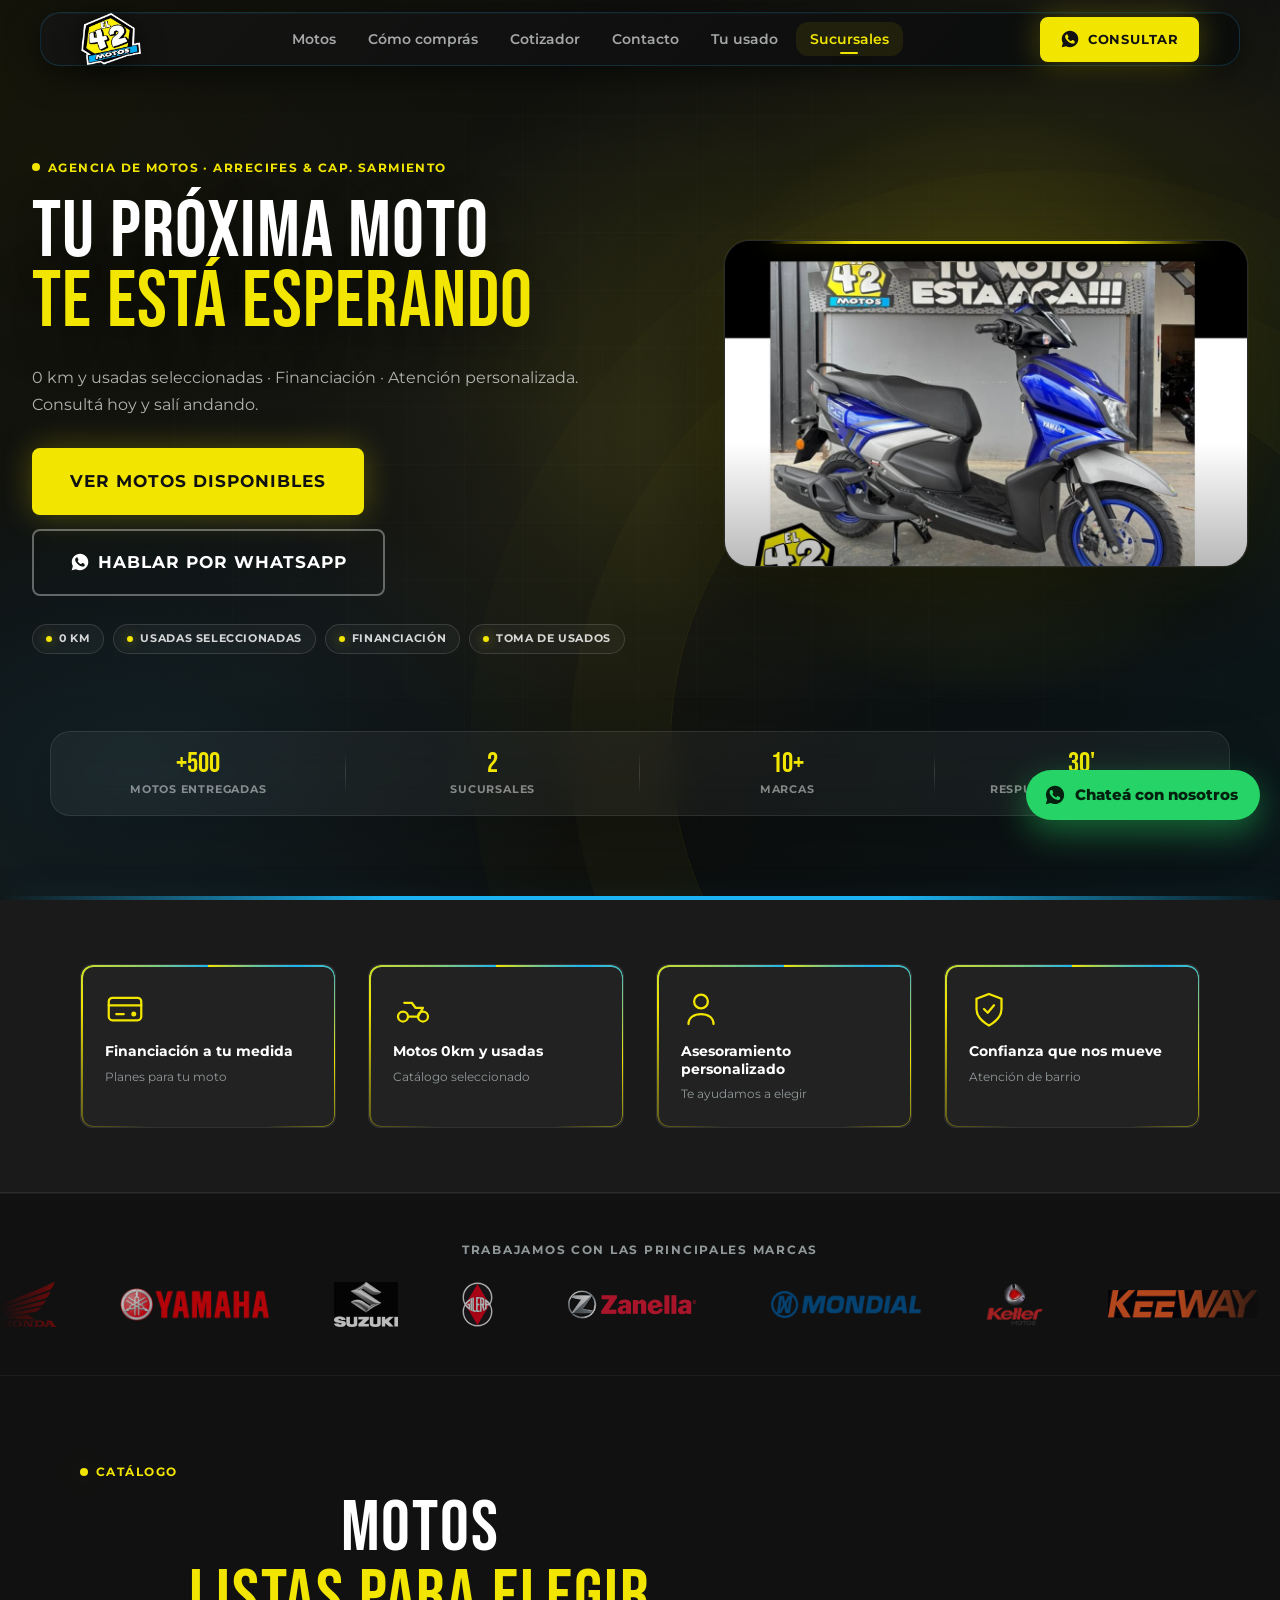
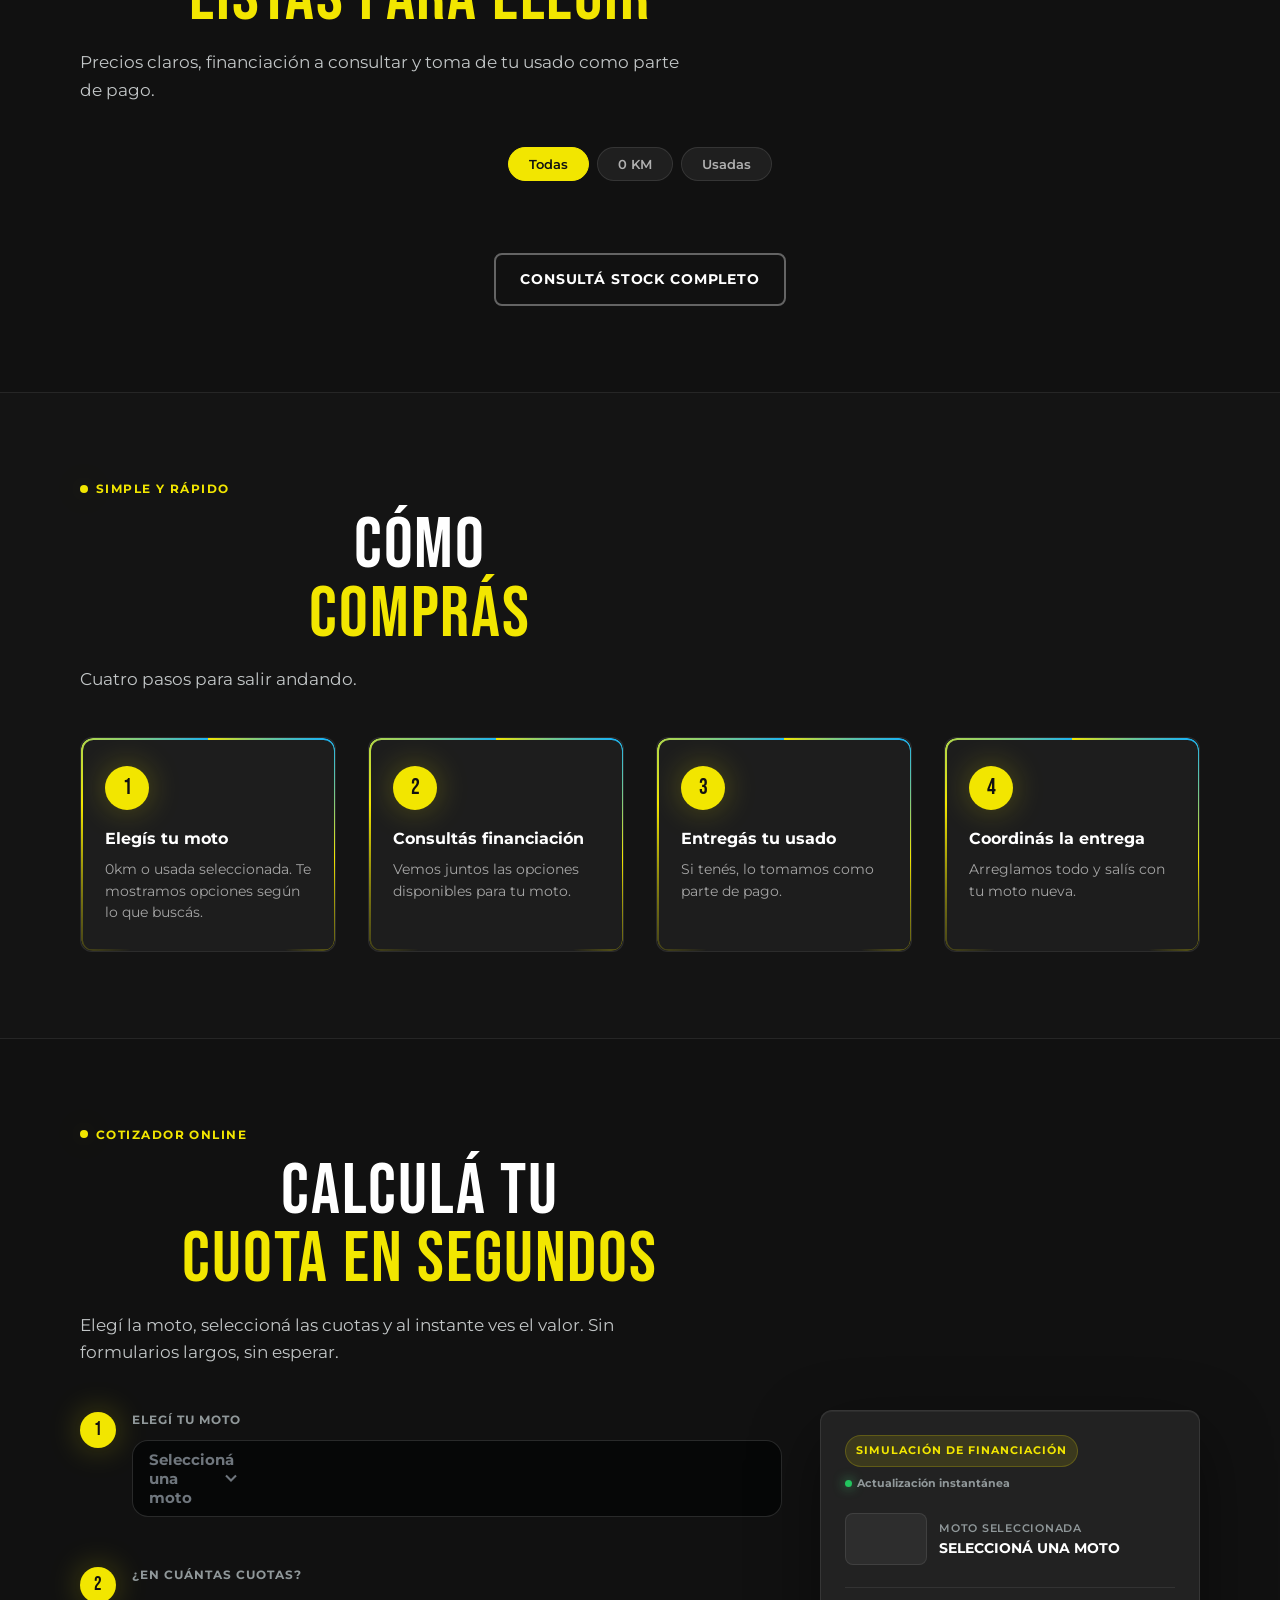
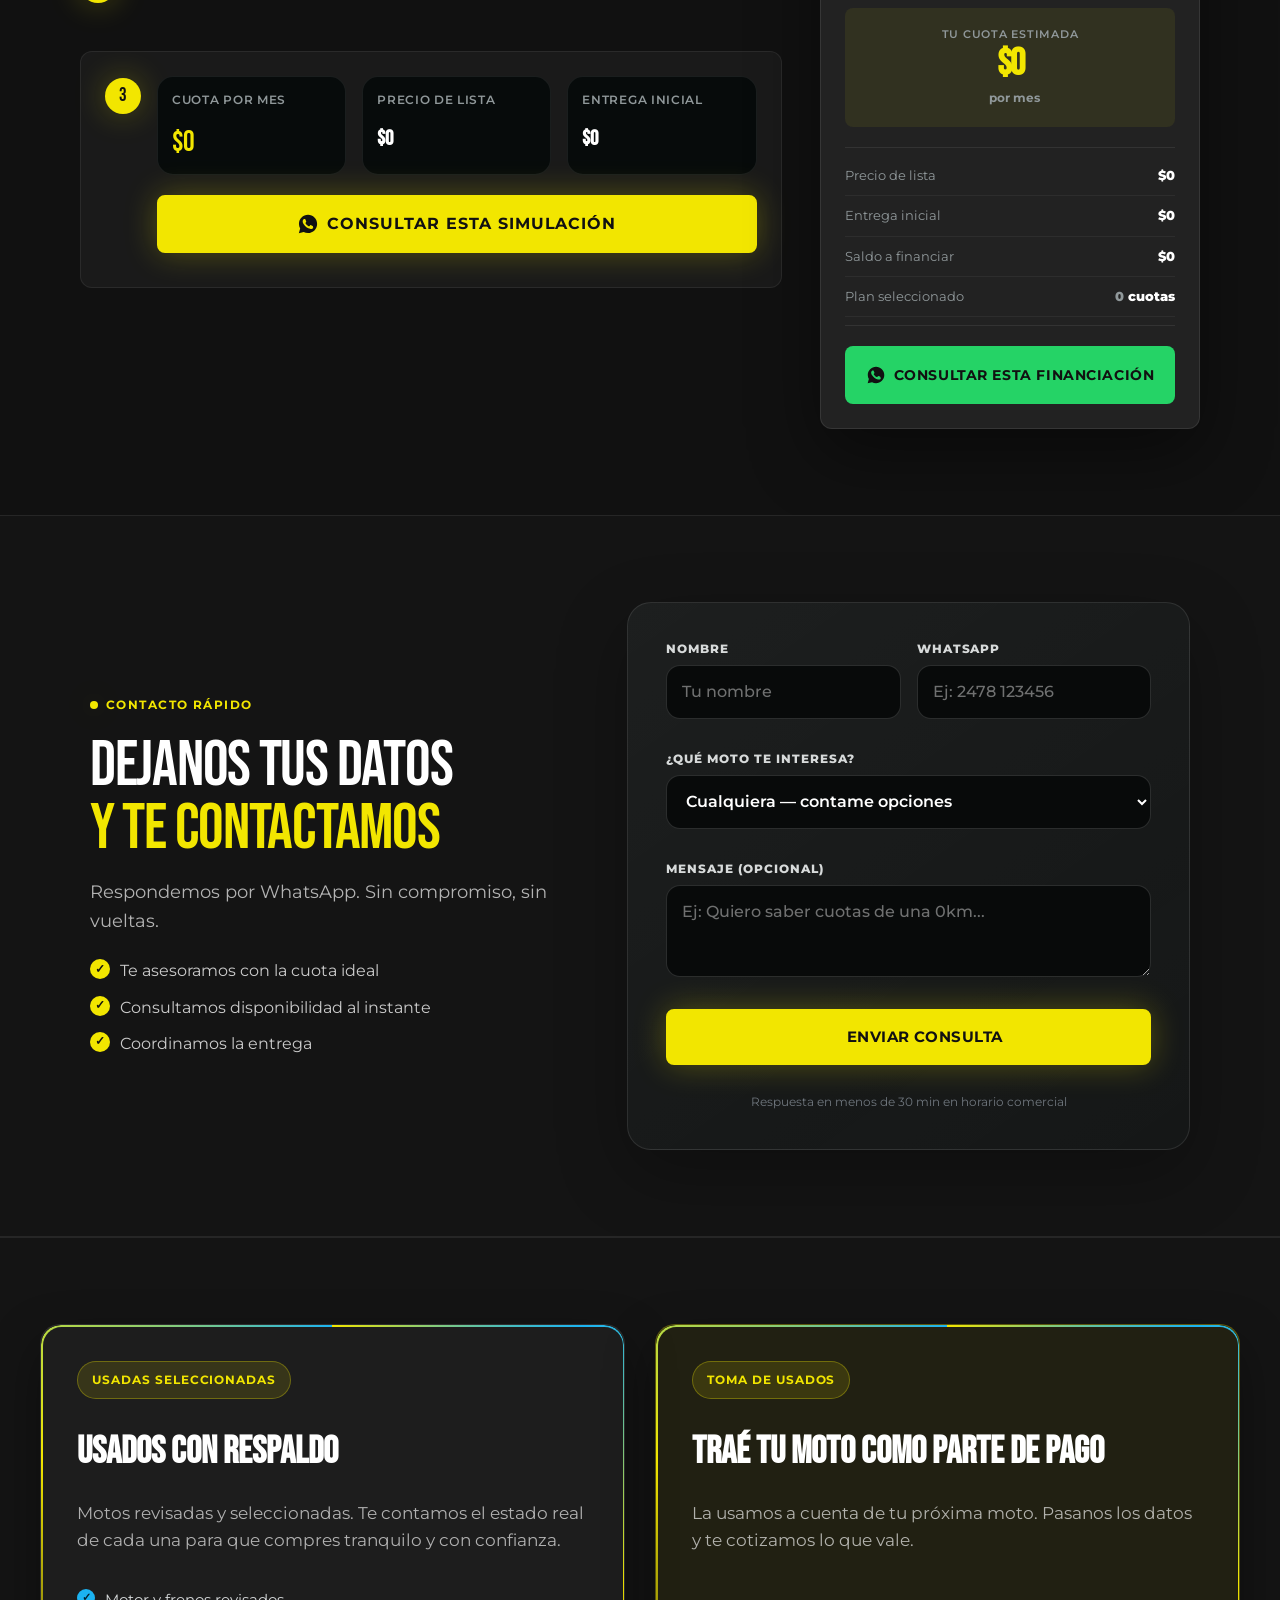
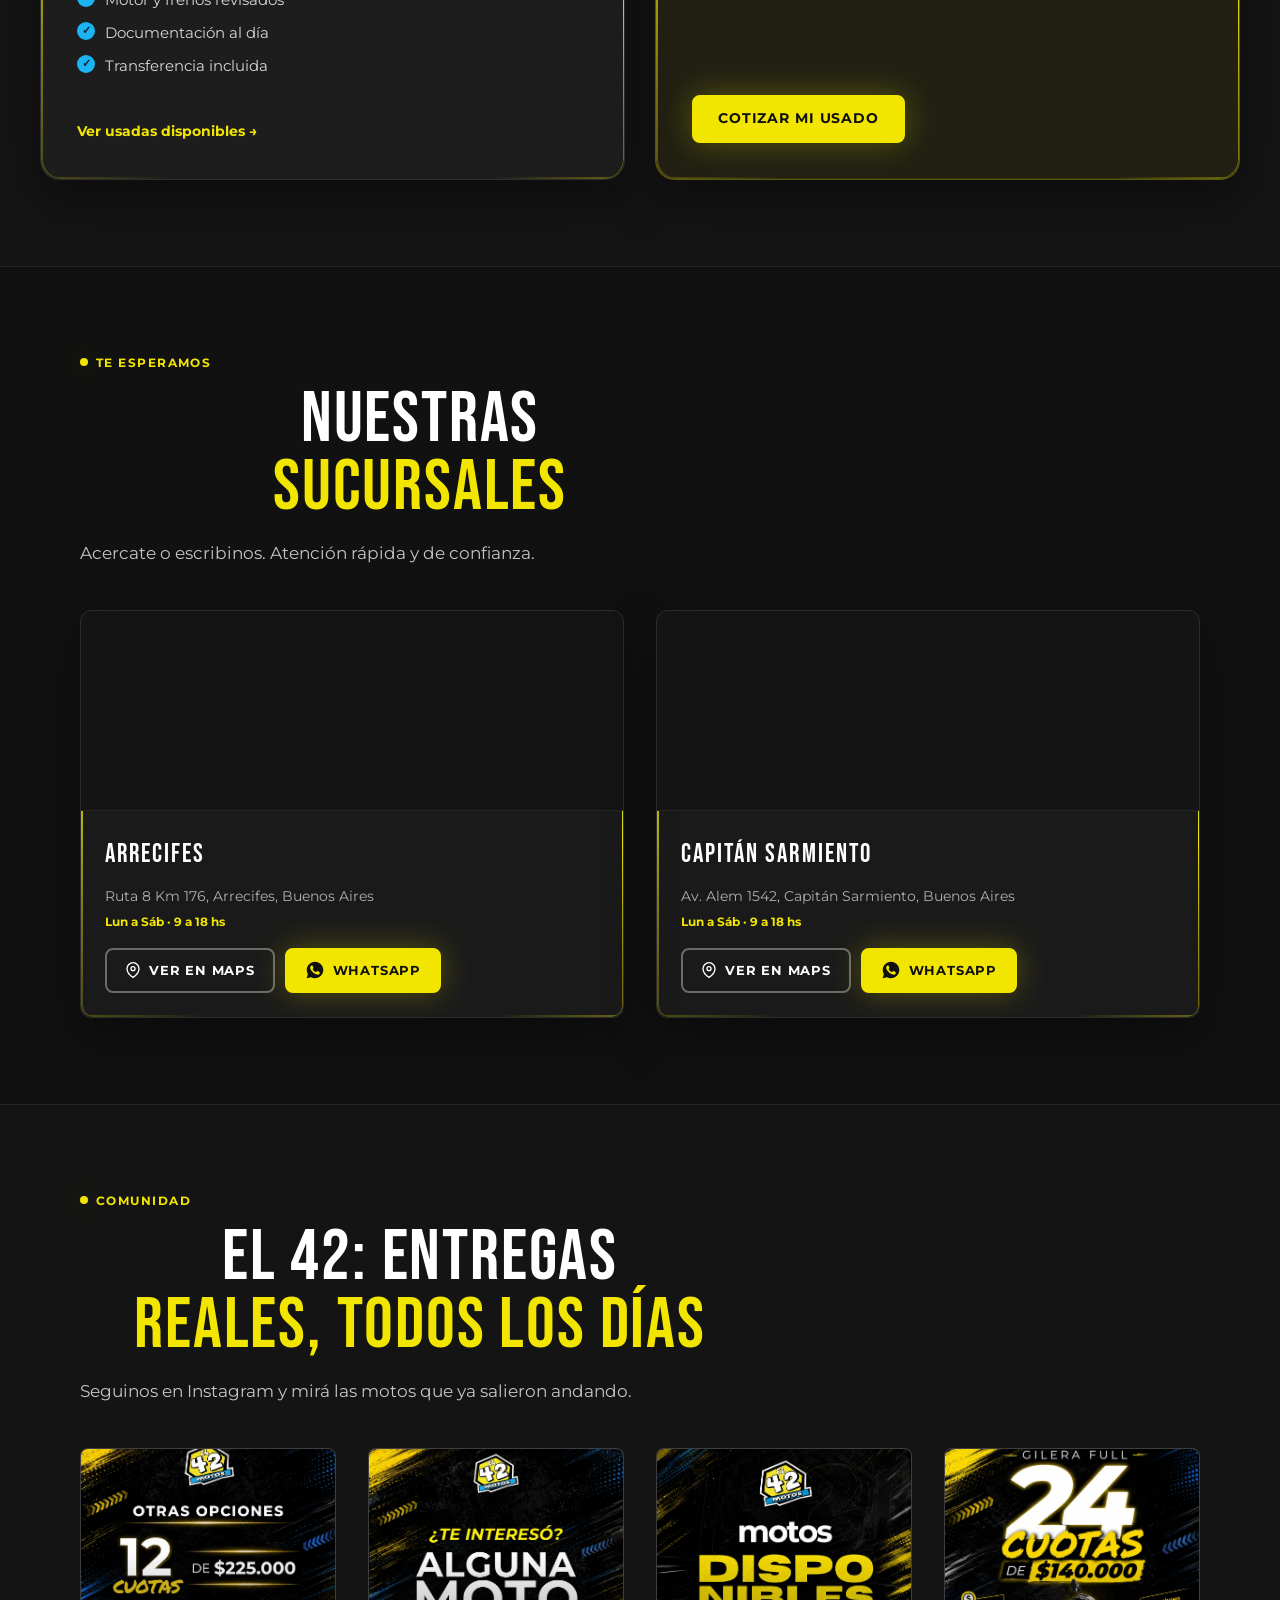
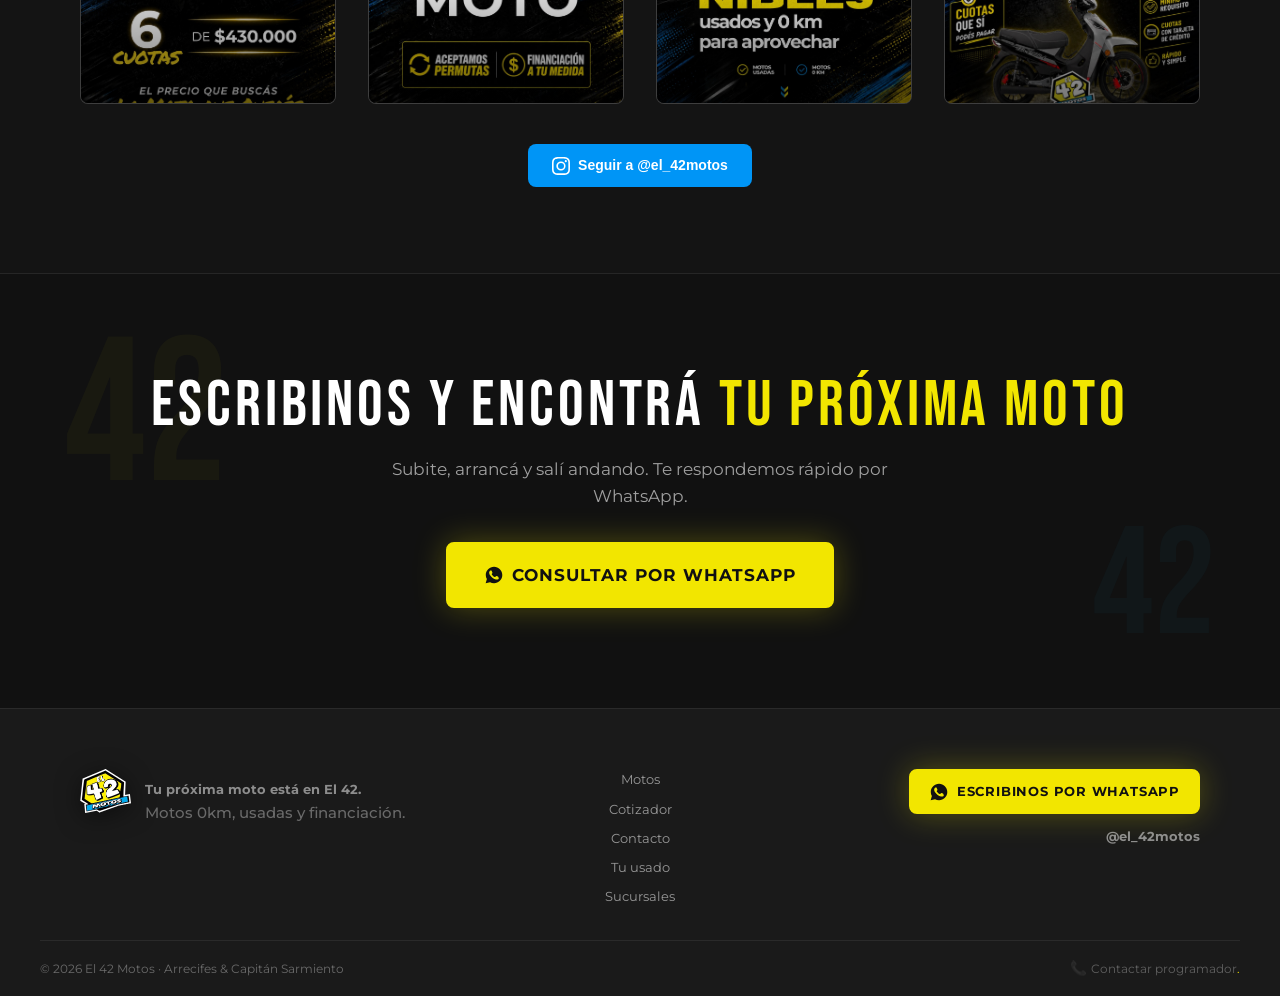
==== commit b4a9076b: "fix titulo" ====
--- a/index.html
+++ b/index.html
@@ -1654,7 +1654,7 @@
               class="btn btn--ghost js-wa"
               data-wa-msg="¡Hola El 42! Quiero ver el listado completo de motos disponibles."
             >
-              ¿No ves la que buscás? Consultá stock completo
+              Consultá stock completo
             </a>
           </div>
         </div>
